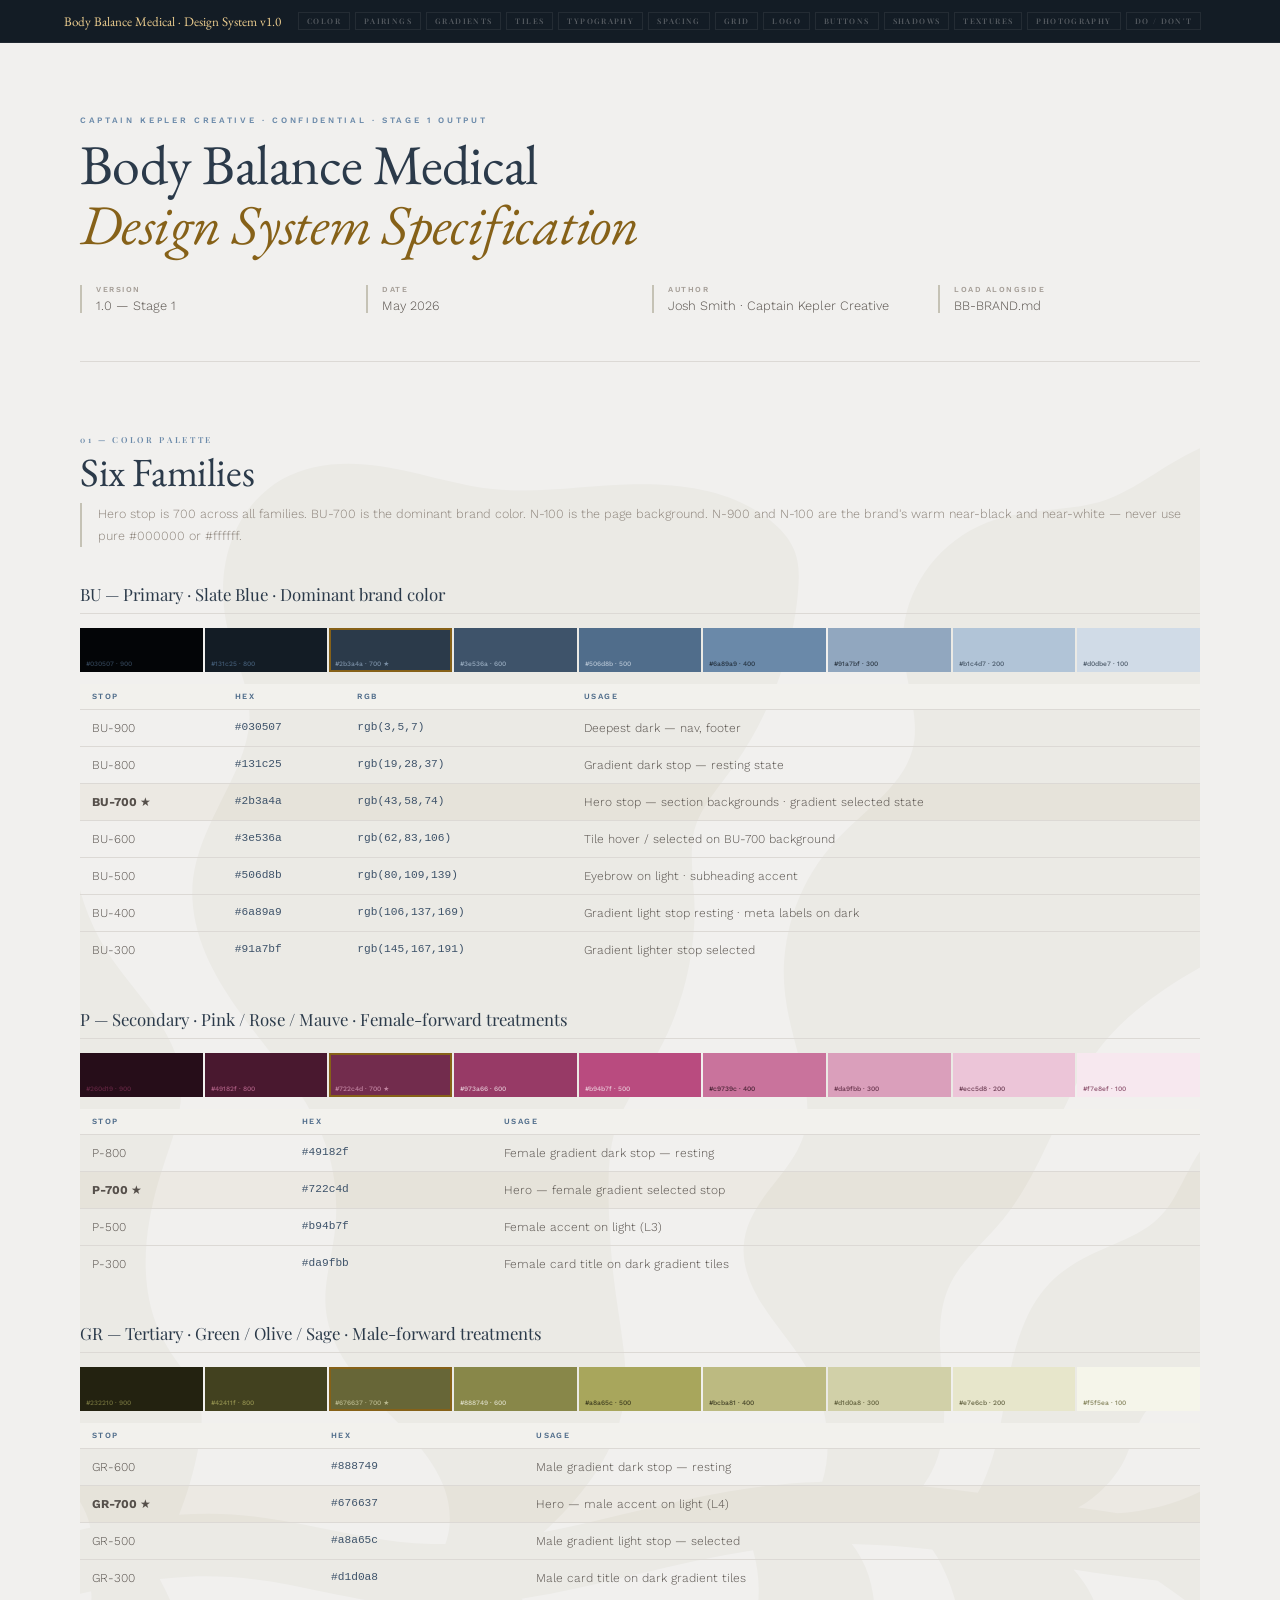
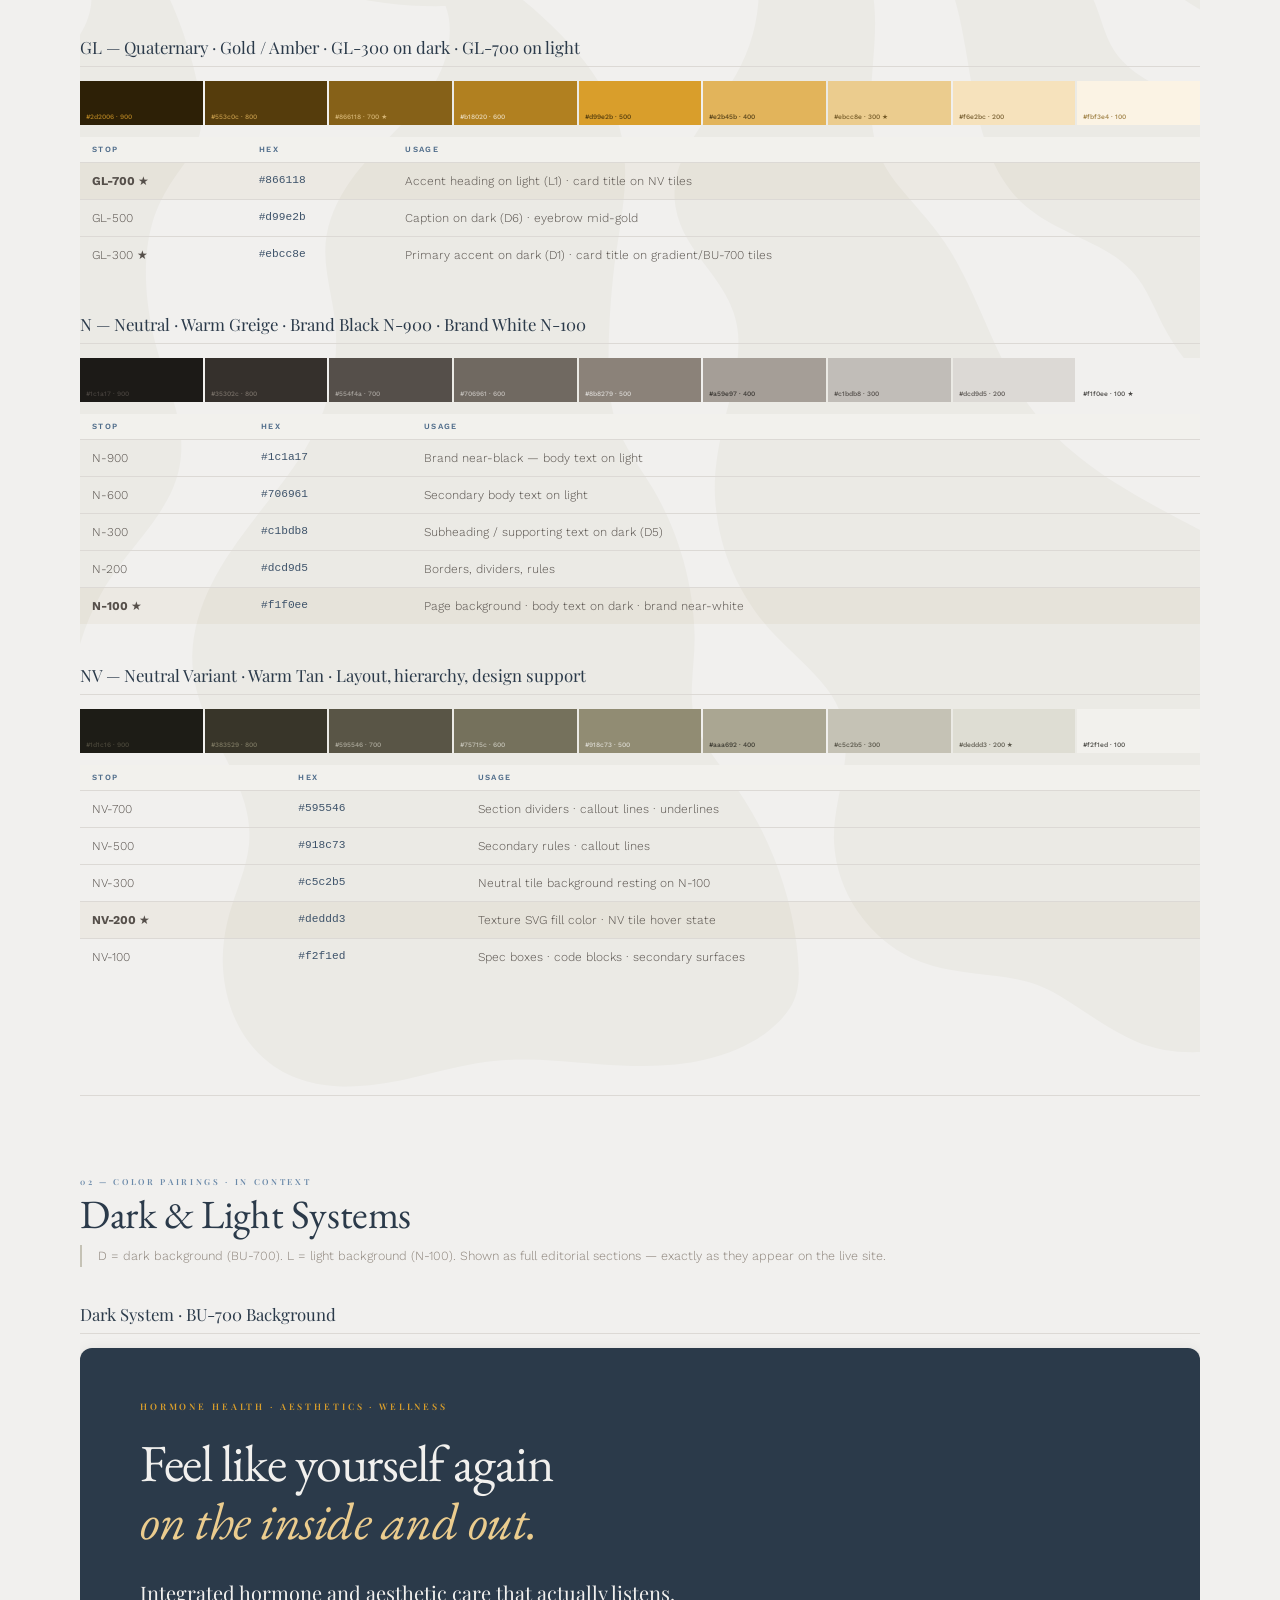
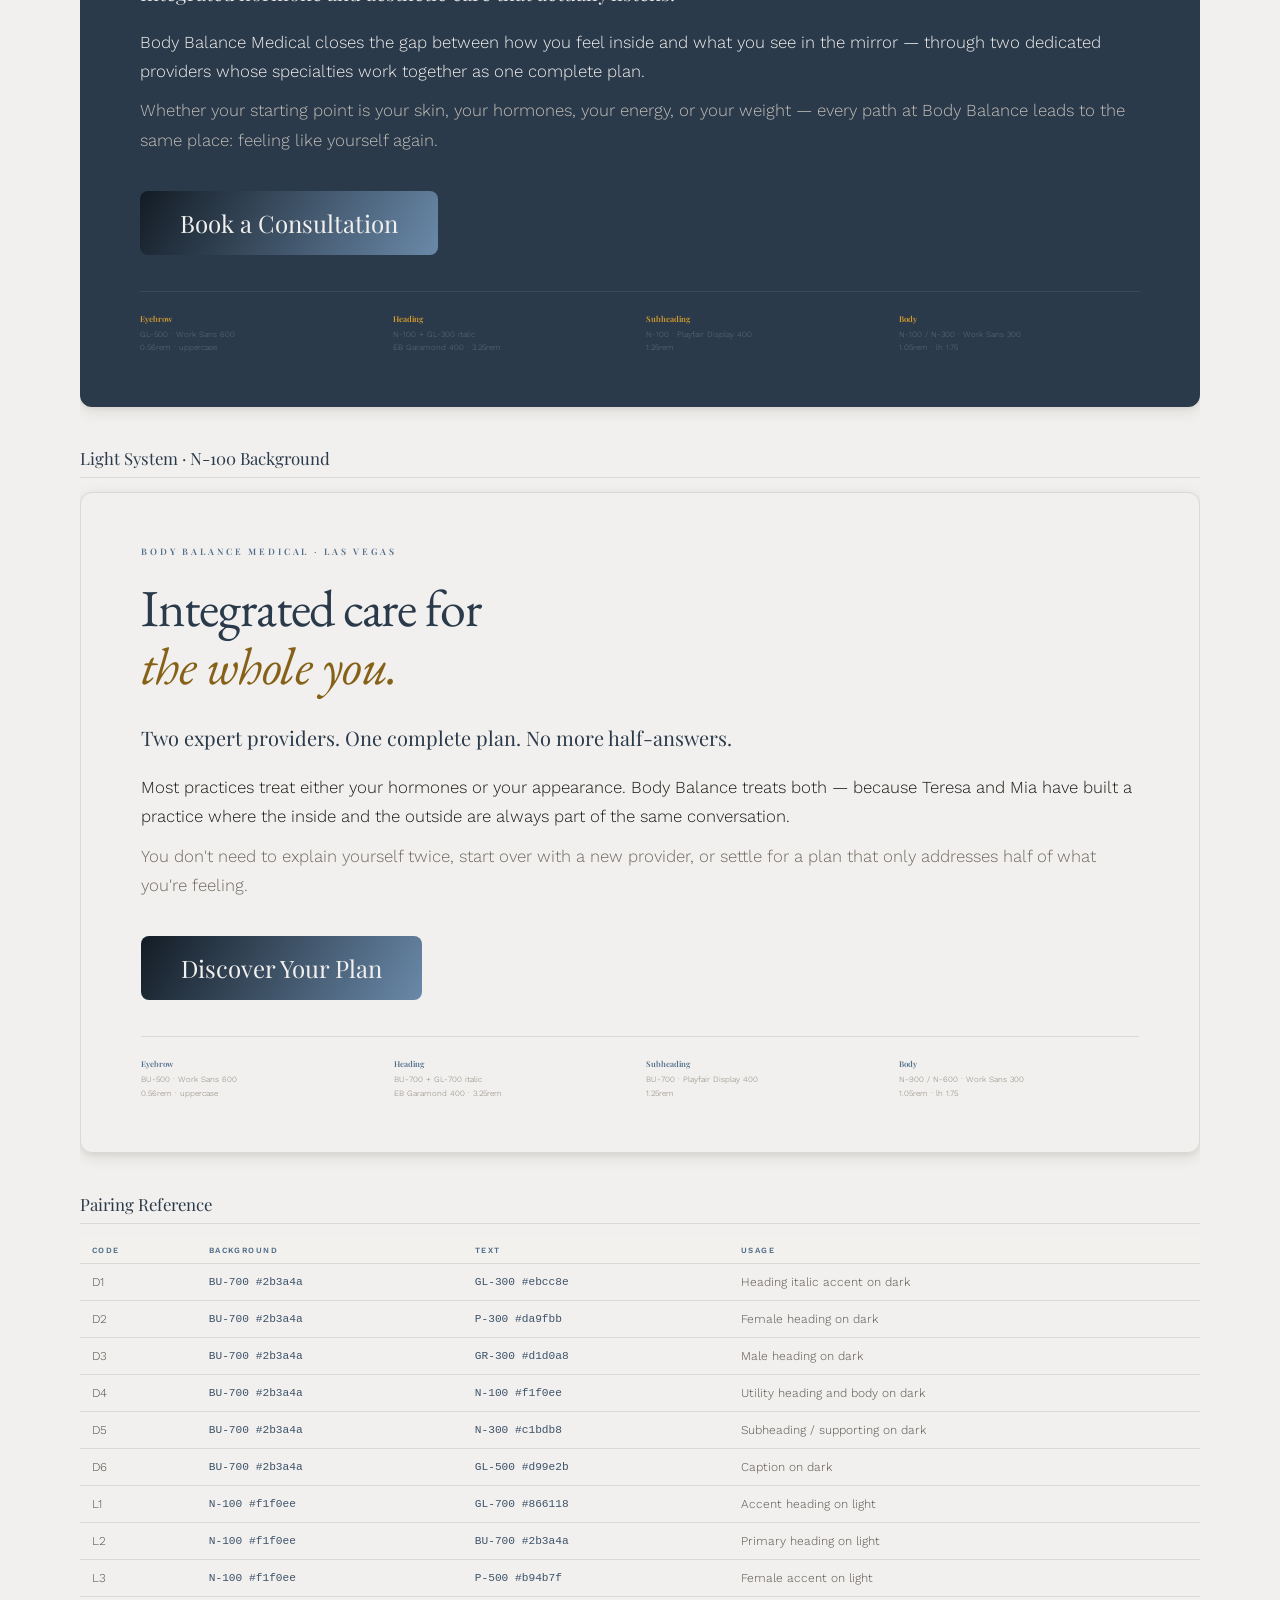
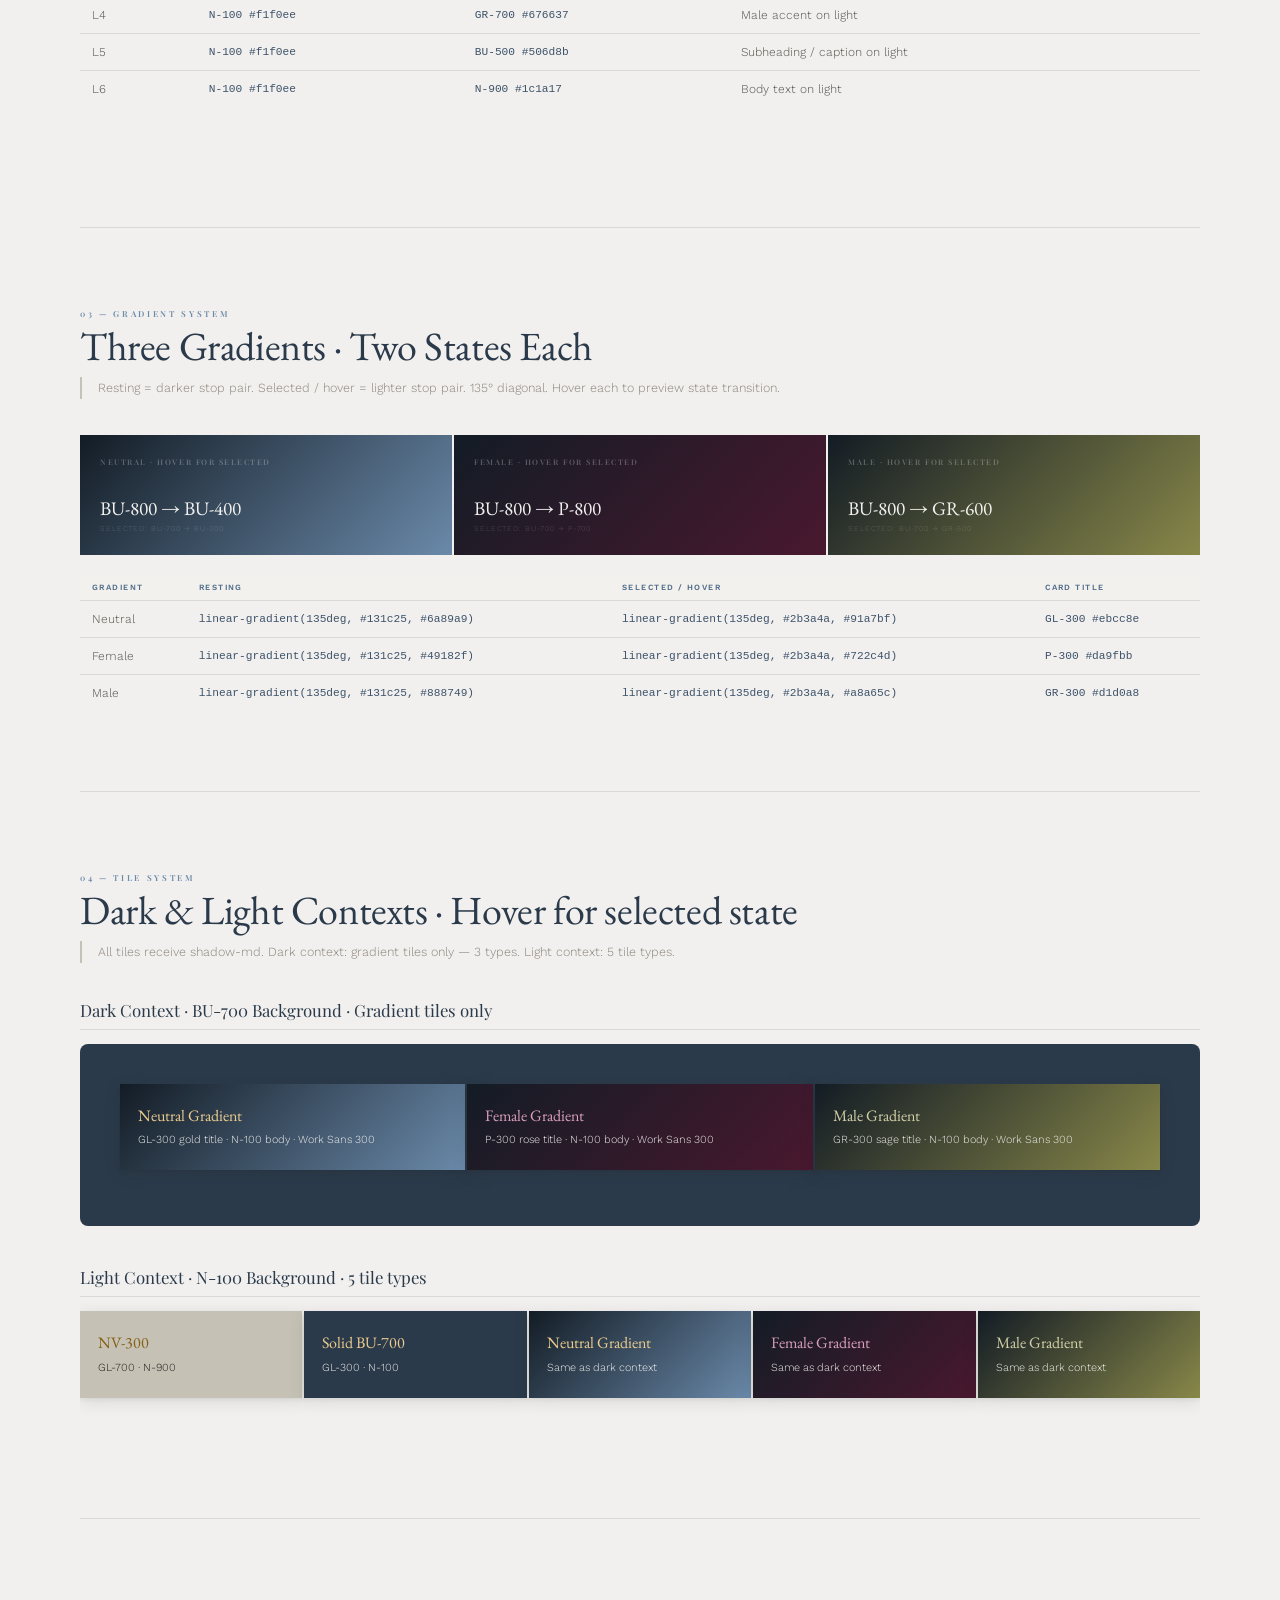
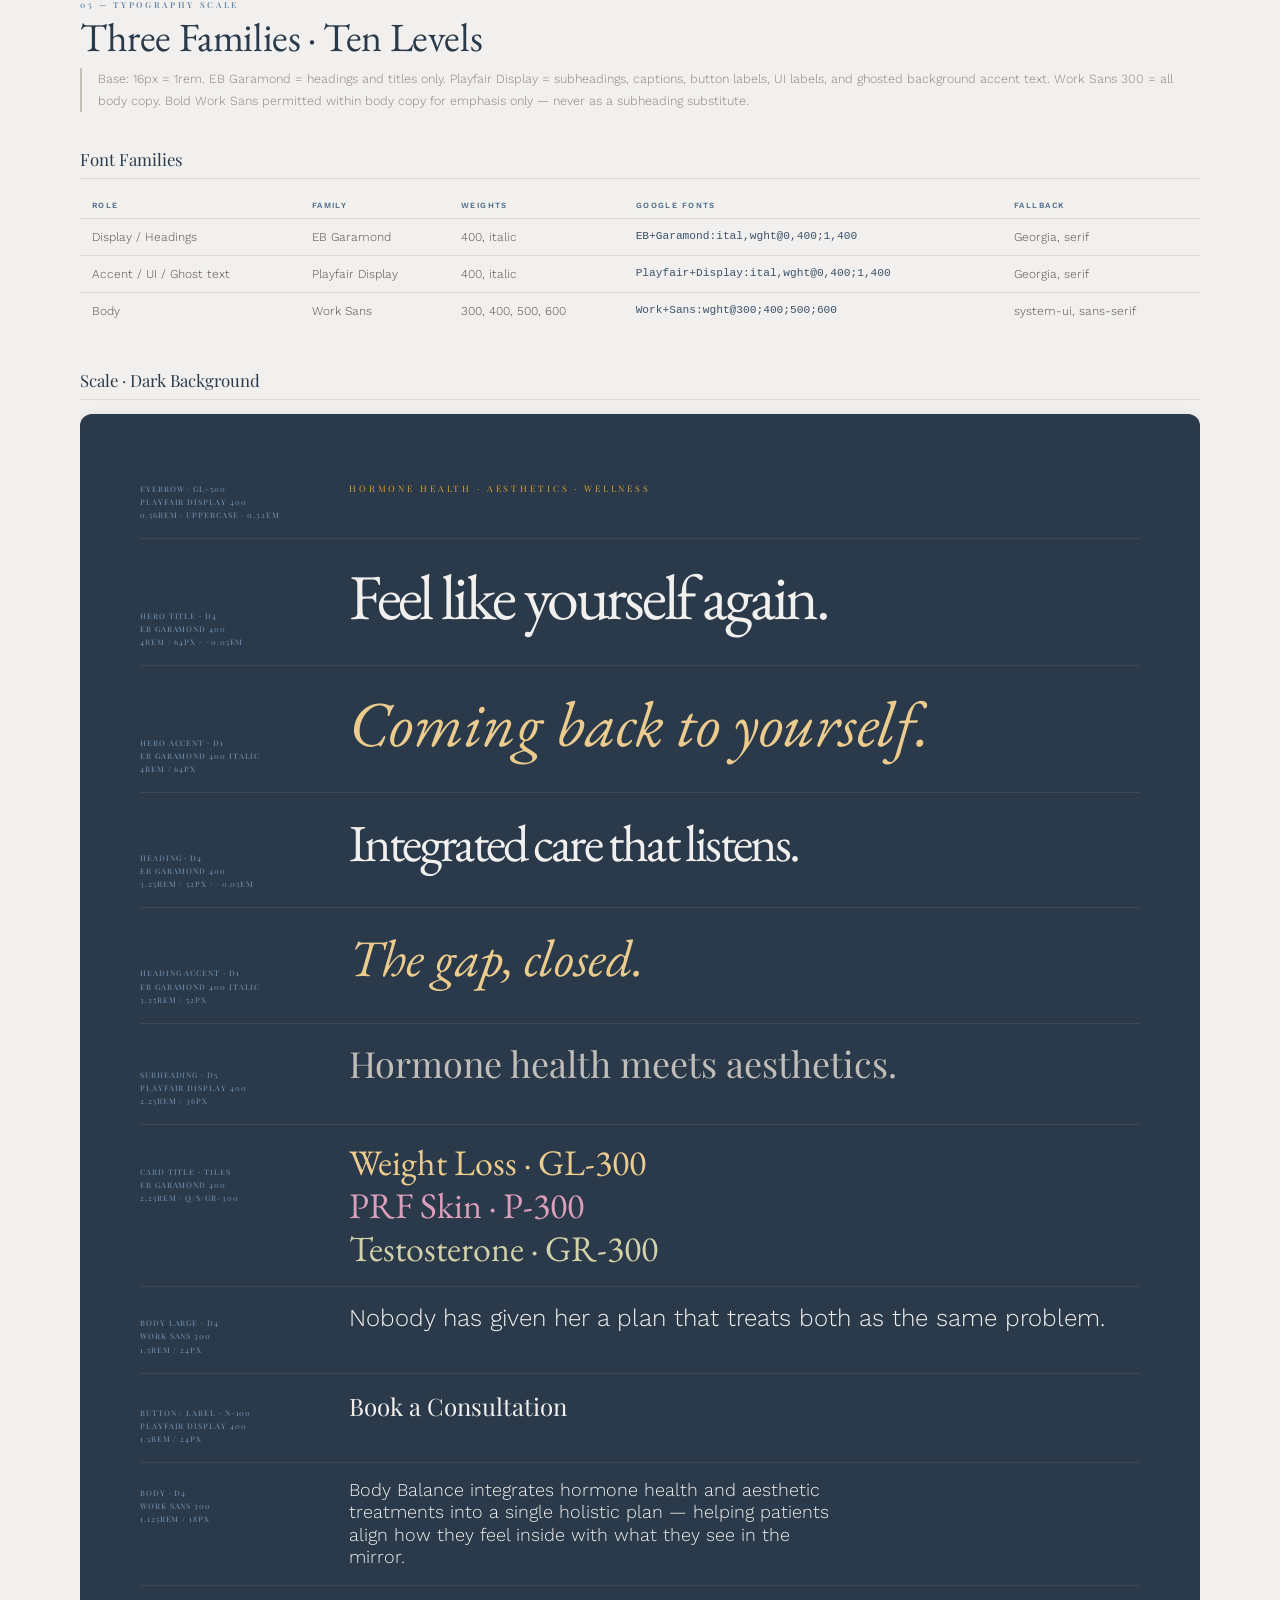
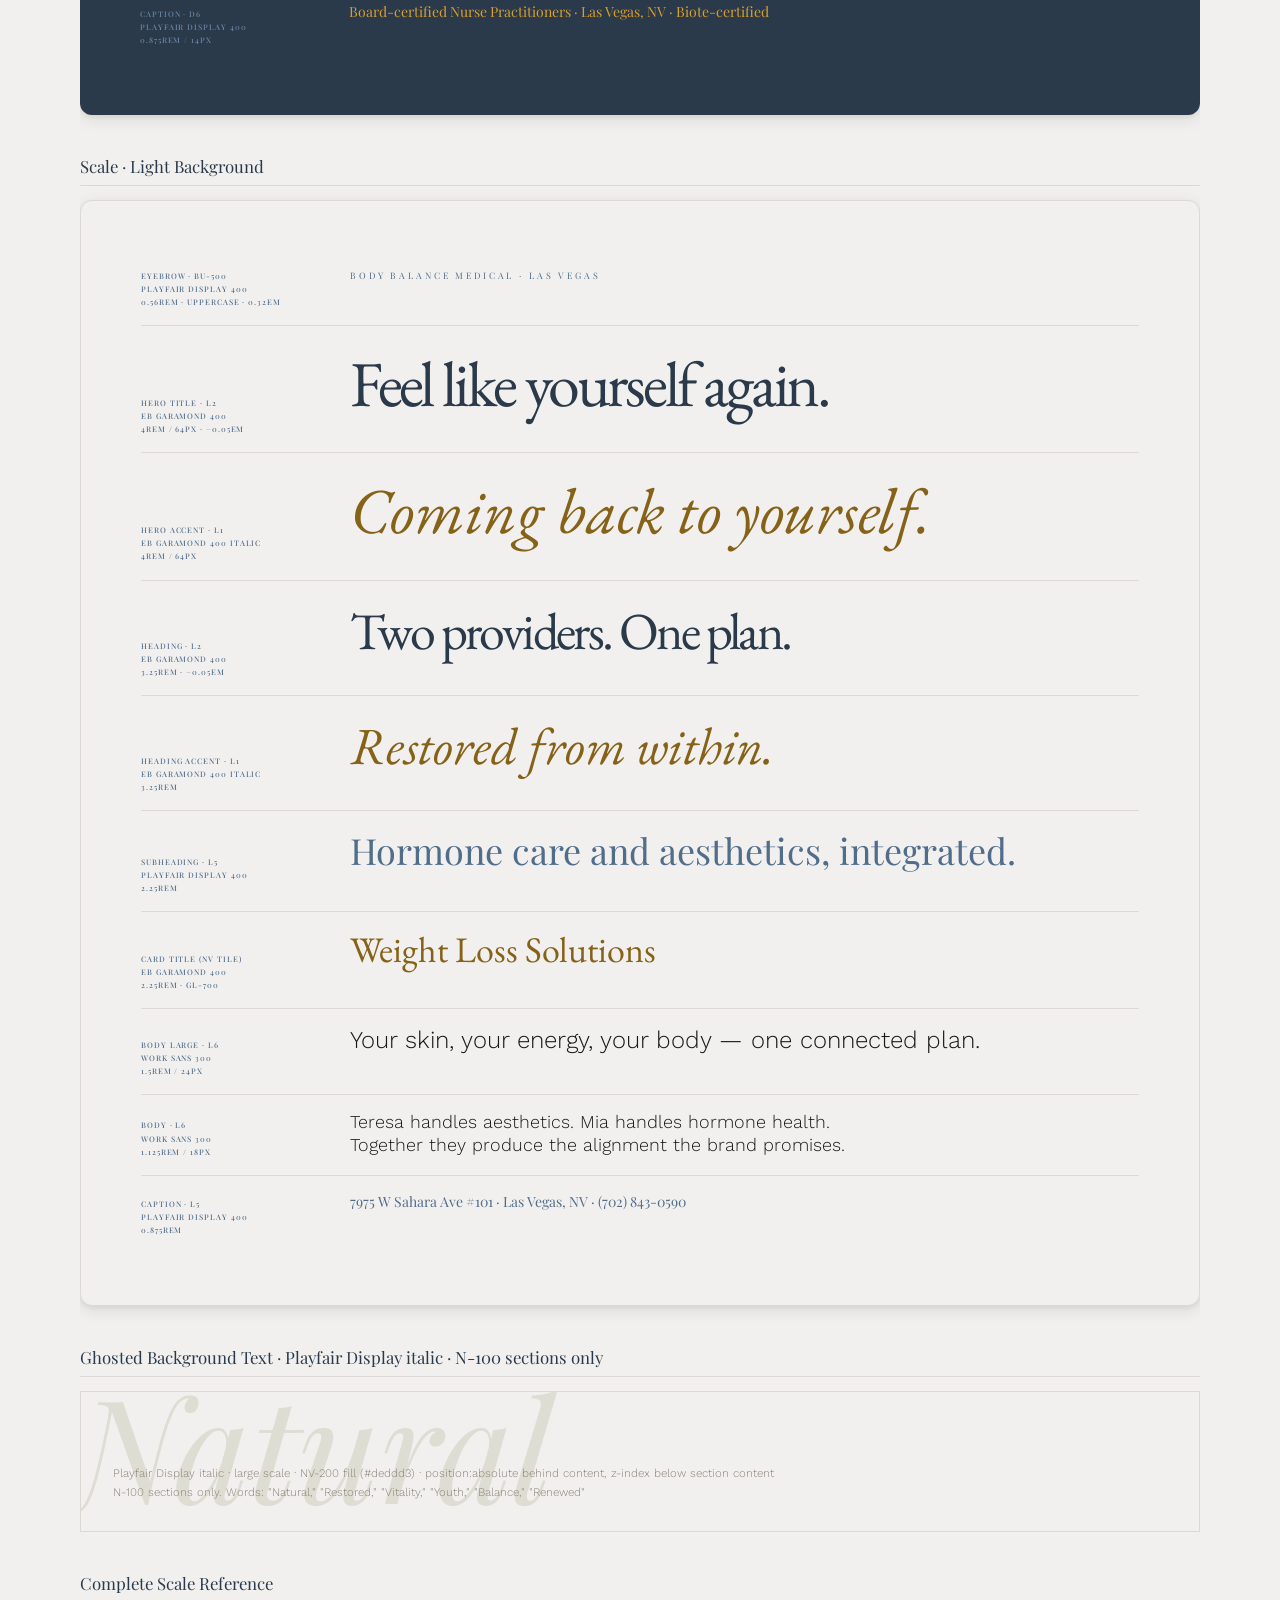
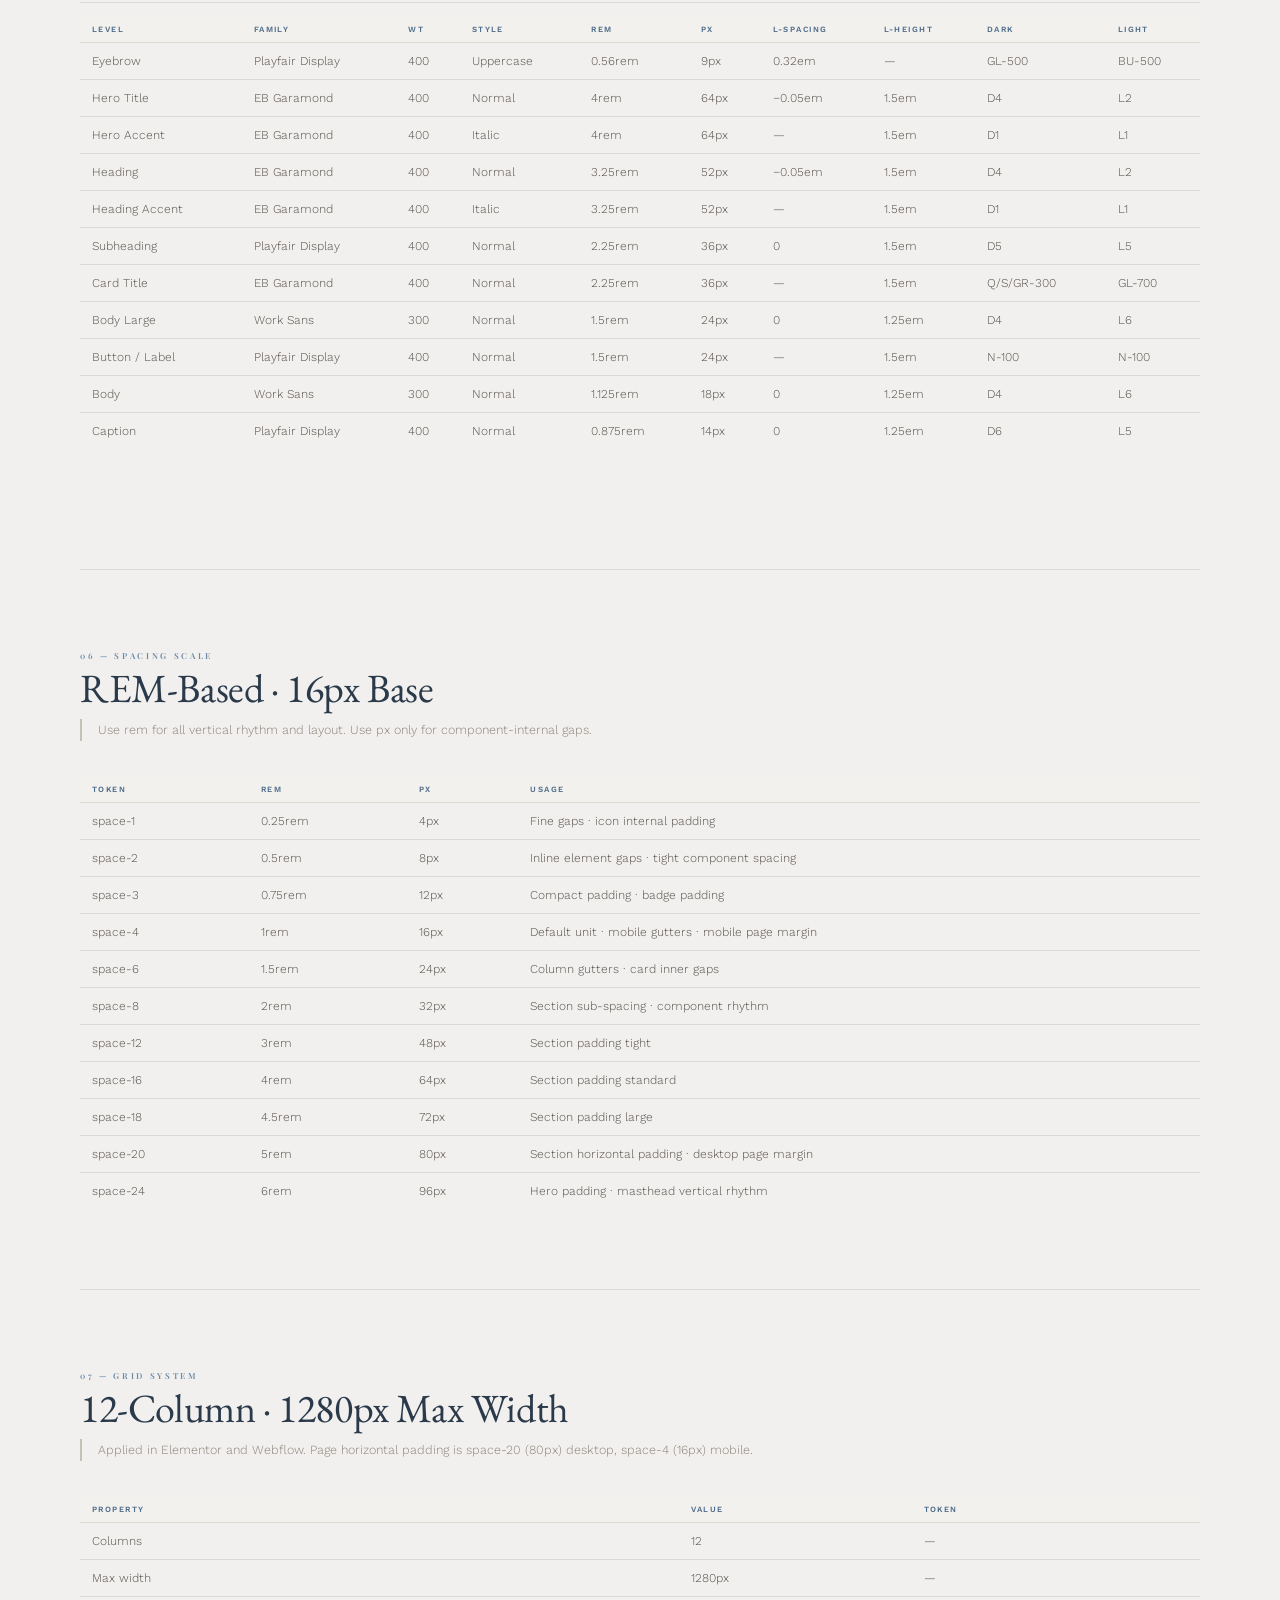
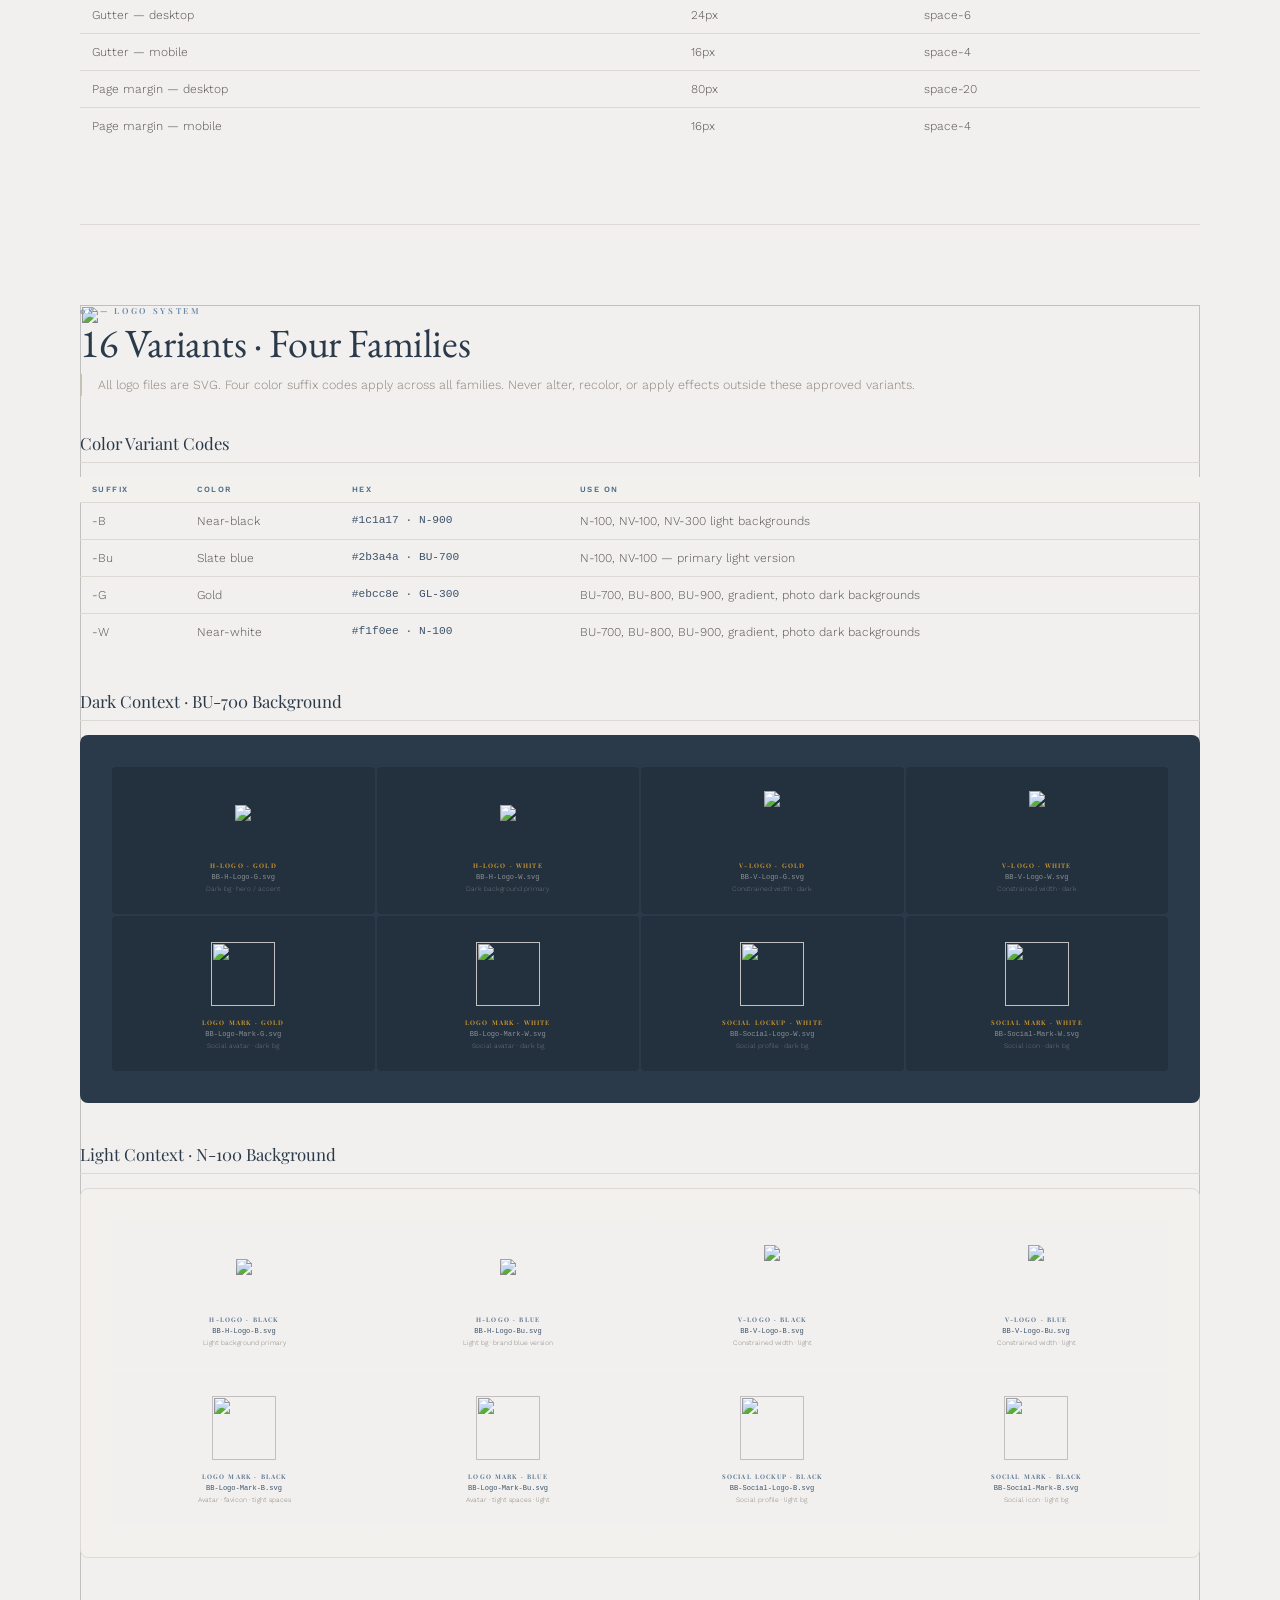
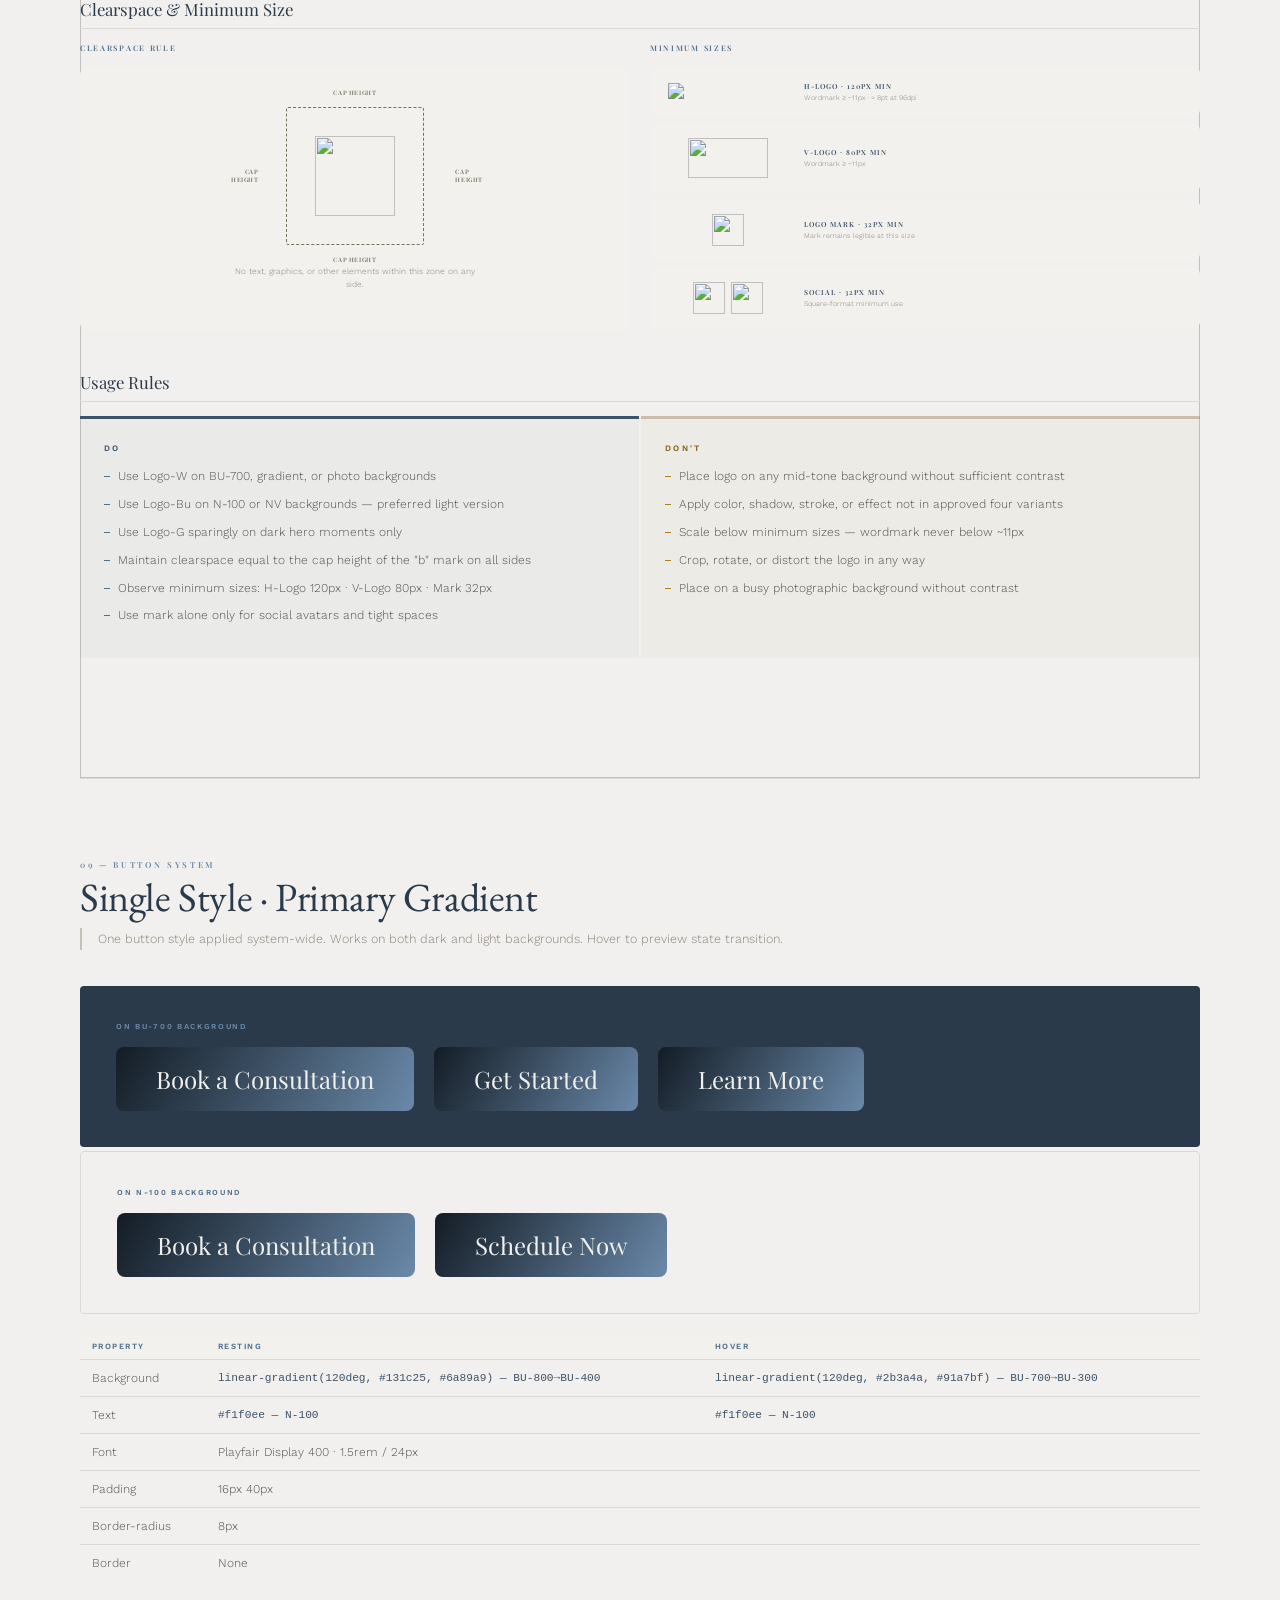
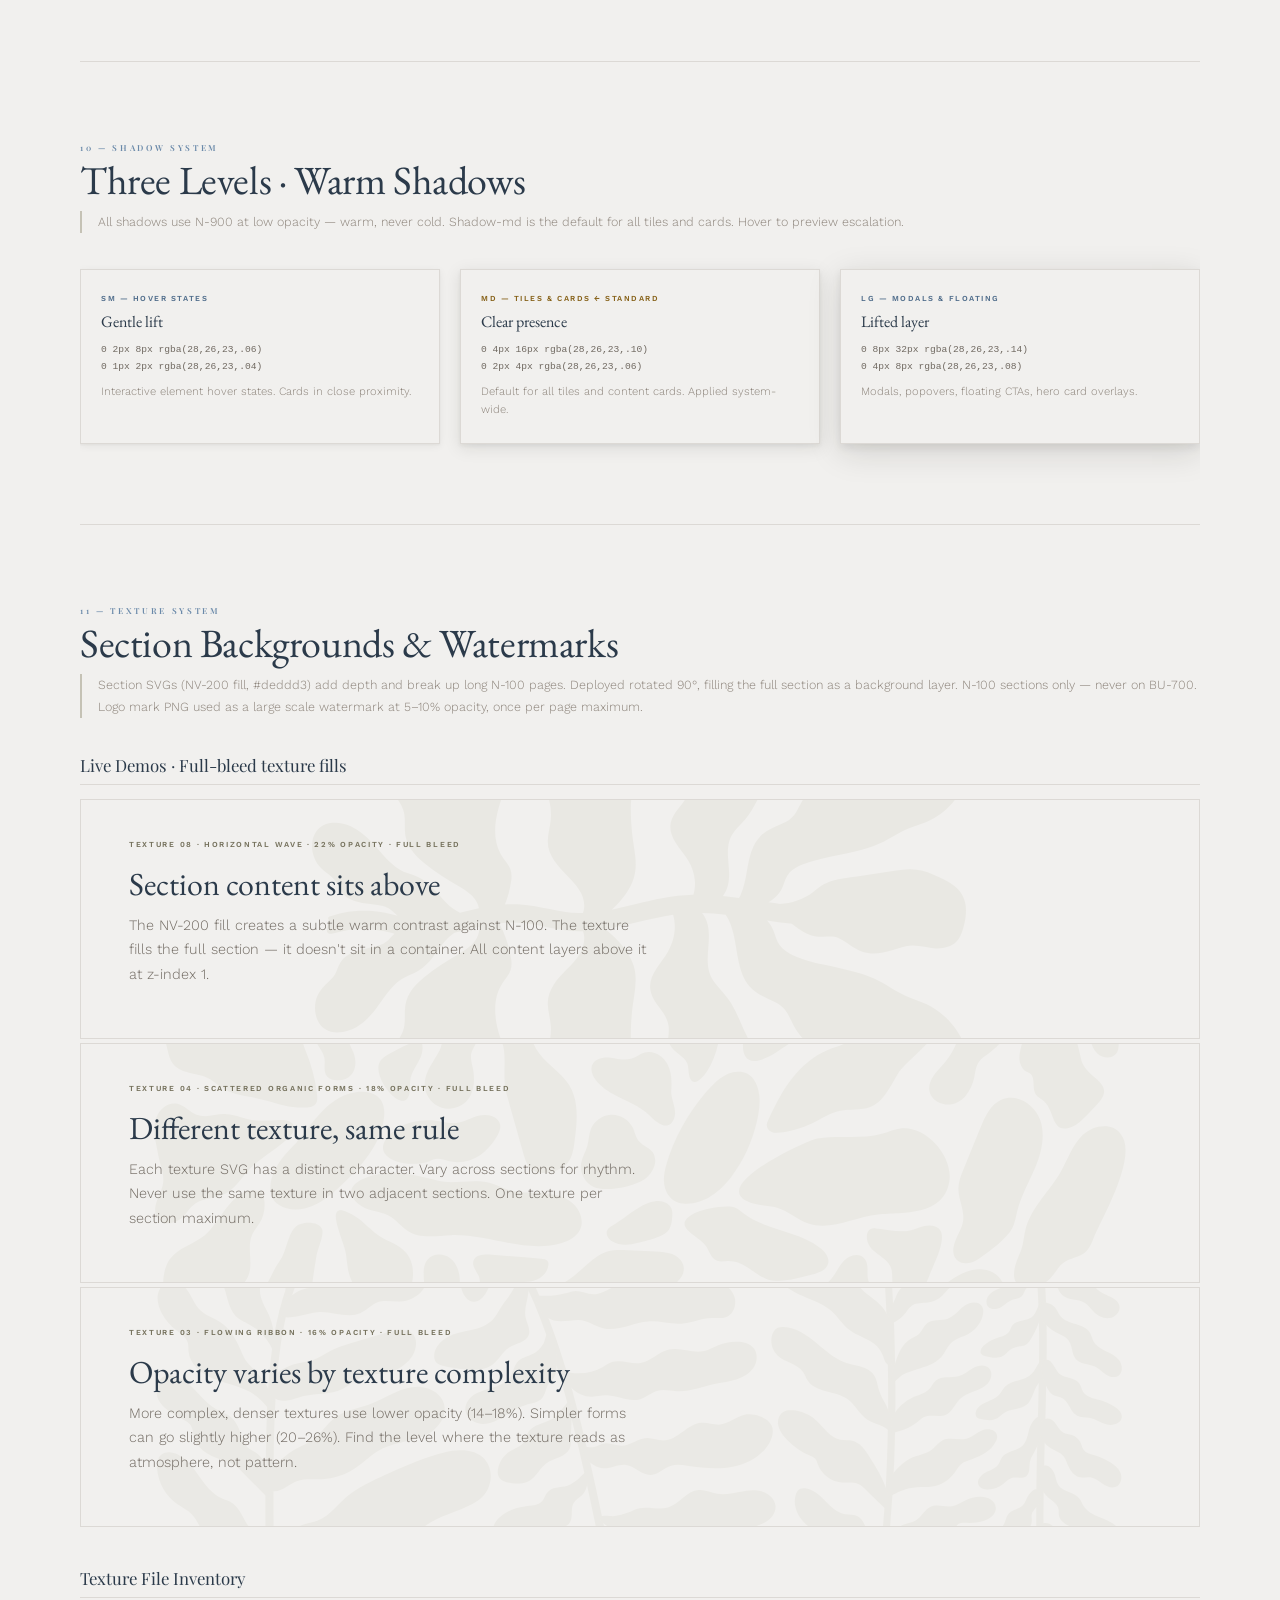
==== index.html @ c27f2c53 "Add index.html at repo root for GitHub Pages Copy of references/BB-DESIGN-SYSTEM-SPEC-RENDER.html — " ====
<!DOCTYPE html>
<html lang="en">
<head>
<meta charset="UTF-8">
<meta name="viewport" content="width=device-width, initial-scale=1.0">
<title>BB — Design System Specification v1.0</title>
<link rel="preconnect" href="https://fonts.googleapis.com">
<link rel="preconnect" href="https://fonts.gstatic.com" crossorigin>
<link href="https://fonts.googleapis.com/css2?family=EB+Garamond:ital,wght@0,400;1,400&family=Playfair+Display:ital,wght@0,400;1,400&family=Work+Sans:wght@300;400;500;600&display=swap" rel="stylesheet">
<style>
*,*::before,*::after{box-sizing:border-box;margin:0;padding:0;}
:root{
  --BU-900:#030507;--BU-800:#131c25;--BU-700:#2b3a4a;--BU-600:#3e536a;--BU-500:#506d8b;
  --BU-400:#6a89a9;--BU-300:#91a7bf;--BU-200:#b1c4d7;
  --P-800:#49182f;--P-700:#722c4d;--P-500:#b94b7f;--P-300:#da9fbb;
  --GR-700:#676637;--GR-600:#888749;--GR-500:#a8a65c;--GR-300:#d1d0a8;
  --GL-700:#866118;--GL-500:#d99e2b;--GL-300:#ebcc8e;
  --N-900:#1c1a17;--N-700:#554f4a;--N-600:#706961;--N-500:#8b8279;
  --N-400:#a59e97;--N-300:#c1bdb8;--N-200:#dcd9d5;--N-100:#f1f0ee;
  --NV-700:#595546;--NV-600:#75715c;--NV-500:#918c73;
  --NV-300:#c5c2b5;--NV-200:#deddd3;--NV-100:#f2f1ed;
  --shd-md:0 4px 16px rgba(28,26,23,.10),0 2px 4px rgba(28,26,23,.06);
  --FD:'EB Garamond',Georgia,serif;
  --FA:'Playfair Display',Georgia,serif;
  --FB:'Work Sans',system-ui,sans-serif;
}
html{scroll-behavior:smooth;}
body{background:var(--N-100);font-family:var(--FB);color:var(--N-900);font-size:16px;}

.nav{position:sticky;top:0;z-index:100;background:var(--BU-800);padding:12px 64px;display:flex;align-items:center;gap:5px;flex-wrap:wrap;border-bottom:1px solid rgba(255,255,255,.06);}
.nav-brand{font-family:var(--FD);font-size:0.82rem;color:var(--GL-300);margin-right:12px;white-space:nowrap;}
.nav a{font-family:var(--FA);font-size:0.48rem;font-weight:600;letter-spacing:0.18em;text-transform:uppercase;color:rgba(241,240,238,.3);text-decoration:none;padding:3px 8px;border:1px solid rgba(255,255,255,.07);transition:all .18s;white-space:nowrap;}
.nav a:hover{color:var(--N-100);border-color:rgba(255,255,255,.22);}

.page{max-width:1280px;margin:0 auto;padding:72px 80px 120px;}

/* Textured sections */
.sec{margin-bottom:80px;padding-bottom:80px;border-bottom:1px solid var(--N-200);position:relative;overflow:hidden;}
.sec:last-child{border-bottom:none;}
.tex-bg{position:absolute;inset:0;pointer-events:none;z-index:0;overflow:hidden;}
.tex-bg svg{position:absolute;inset:0;width:100%;height:100%;}
.sec-inner{position:relative;z-index:1;}

.sec-num{font-family:var(--FA);font-size:0.52rem;font-weight:600;letter-spacing:0.32em;text-transform:uppercase;color:var(--BU-400);margin-bottom:6px;}
.sec-title{font-family:var(--FD);font-size:2.5rem;font-weight:400;color:var(--BU-700);letter-spacing:-0.01em;line-height:1.05;margin-bottom:10px;}
.sec-sub{font-family:var(--FB);font-size:0.78rem;font-weight:300;color:var(--N-500);line-height:1.75;margin-bottom:36px;border-left:2px solid var(--NV-300);padding-left:16px;}

.subsec{margin-bottom:40px;}
.subsec-title{font-family:var(--FA);font-size:1.05rem;font-weight:400;color:var(--BU-700);margin-bottom:14px;padding-bottom:8px;border-bottom:1px solid var(--N-200);}

table{width:100%;border-collapse:collapse;}
th{font-family:var(--FB);font-weight:600;font-size:0.5rem;letter-spacing:0.18em;text-transform:uppercase;color:var(--BU-500);padding:8px 12px;text-align:left;background:var(--NV-100);border-bottom:1px solid var(--N-200);}
td{font-family:var(--FB);font-size:0.75rem;font-weight:300;padding:9px 12px;border-bottom:1px solid var(--N-200);color:var(--N-700);vertical-align:middle;line-height:1.5;}
tr:last-child td{border-bottom:none;} tr:hover td{background:rgba(242,241,237,.7);}
.hex{font-family:monospace;font-size:0.7rem;color:var(--BU-600);} .hr{background:rgba(134,97,24,.05);}

.sw-row{display:flex;gap:2px;margin-bottom:12px;}
.sw{flex:1;height:44px;display:flex;flex-direction:column;justify-content:flex-end;padding:4px 6px;}
.sw-lbl{font-family:var(--FB);font-size:0.42rem;font-weight:500;opacity:.78;}
.sw-h{outline:2px solid var(--GL-700);outline-offset:-2px;}

.ctx-dark{background:var(--BU-700);border-radius:12px;padding:52px 60px;box-shadow:var(--shd-md);margin-bottom:20px;}
.ctx-light{background:var(--N-100);border-radius:12px;padding:52px 60px;box-shadow:var(--shd-md);border:1px solid var(--N-200);}
.ctx-ey{font-family:var(--FA);font-size:0.56rem;font-weight:600;letter-spacing:0.32em;text-transform:uppercase;margin-bottom:24px;}
.ctx-h{font-family:var(--FD);font-size:3.25rem;font-weight:400;letter-spacing:-0.02em;line-height:1.05;}
.ctx-hem{font-family:var(--FD);font-size:3.25rem;font-weight:400;font-style:italic;letter-spacing:-0.01em;line-height:1.2;margin-bottom:24px;}
.ctx-sub{font-family:var(--FA);font-size:1.25rem;font-weight:400;line-height:1.55;margin-bottom:20px;}
.ctx-body{font-family:var(--FB);font-size:1.05rem;font-weight:300;line-height:1.75;margin-bottom:10px;}
.ctx-ann{margin-top:36px;padding-top:20px;display:grid;grid-template-columns:repeat(4,1fr);gap:12px;}
.ann-item{font-family:var(--FB);font-size:0.5rem;font-weight:300;line-height:1.7;}
.ann-lbl{font-family:var(--FA);font-size:0.5rem;font-weight:600;display:block;margin-bottom:2px;}

.grad-row{display:grid;grid-template-columns:repeat(3,1fr);gap:2px;}
.grad-cell{min-height:120px;padding:22px 20px;display:flex;flex-direction:column;cursor:default;}
.g-lbl{font-family:var(--FA);font-size:0.48rem;font-weight:600;letter-spacing:0.2em;text-transform:uppercase;color:rgba(241,240,238,.3);margin-bottom:auto;}
.g-name{font-family:var(--FD);font-size:1.2rem;color:var(--N-100);margin-bottom:3px;}
.g-desc{font-family:var(--FB);font-size:0.46rem;font-weight:300;letter-spacing:0.12em;text-transform:uppercase;color:rgba(241,240,238,.22);}

.tile-row{display:flex;gap:2px;}
.tile{flex:1;padding:22px 18px;cursor:default;box-shadow:var(--shd-md);}
.t-title{font-family:var(--FD);font-size:1rem;font-weight:400;line-height:1.2;margin-bottom:6px;}
.t-body{font-family:var(--FB);font-size:0.68rem;font-weight:300;line-height:1.6;}

.tr-d{display:flex;align-items:baseline;gap:24px;padding:16px 0;border-bottom:1px solid rgba(255,255,255,.07);}
.tr-d:last-child{border-bottom:none;}
.tr-l{display:flex;align-items:baseline;gap:24px;padding:16px 0;border-bottom:1px solid var(--N-200);}
.tr-l:last-child{border-bottom:none;}
.t-meta{width:185px;flex-shrink:0;font-family:var(--FA);font-size:0.48rem;font-weight:500;letter-spacing:0.12em;text-transform:uppercase;color:var(--BU-400);line-height:1.7;}

.btn{display:inline-flex;align-items:center;justify-content:center;padding:16px 40px;background:linear-gradient(120deg,#131c25,#6a89a9);border:none;border-radius:8px;font-family:var(--FA);font-size:1.5rem;font-weight:400;color:var(--N-100);cursor:pointer;transition:background .25s;}
.btn:hover{background:linear-gradient(120deg,#2b3a4a,#91a7bf);}

.shad-grid{display:grid;grid-template-columns:repeat(3,1fr);gap:20px;}
.shad-card{background:var(--N-100);padding:24px 20px;border:1px solid var(--N-200);transition:box-shadow .25s;}

/* Texture demo - full bleed */
.tex-demo{position:relative;overflow:hidden;border:1px solid var(--N-200);margin-bottom:4px;min-height:200px;background:var(--N-100);}
.tex-demo-content{position:relative;z-index:2;padding:40px 48px;}

.note{font-family:var(--FB);font-size:0.75rem;font-weight:300;color:var(--N-500);line-height:1.75;background:var(--NV-100);padding:14px 18px;border-left:2px solid var(--NV-300);margin-top:12px;}
.code{font-family:monospace;font-size:0.7rem;background:var(--N-200);padding:1px 6px;border-radius:2px;color:var(--N-700);}
.prompt{font-family:var(--FD);font-size:1rem;font-weight:400;font-style:italic;color:var(--BU-700);line-height:1.75;background:var(--NV-100);padding:24px 28px;border-left:3px solid var(--NV-400);margin-bottom:20px;}

.do-dont{display:grid;grid-template-columns:1fr 1fr;gap:2px;}
.do-col{background:rgba(43,58,74,.03);padding:24px;border-top:3px solid var(--BU-600);}
.dont-col{background:rgba(134,97,24,.04);padding:24px;border-top:3px solid rgba(176,141,114,.5);}
.do-col h4{font-family:var(--FB);font-size:0.52rem;font-weight:600;letter-spacing:0.28em;text-transform:uppercase;color:var(--BU-600);margin-bottom:14px;}
.dont-col h4{font-family:var(--FB);font-size:0.52rem;font-weight:600;letter-spacing:0.28em;text-transform:uppercase;color:var(--GL-700);margin-bottom:14px;}
.do-col li,.dont-col li{font-family:var(--FB);font-size:0.75rem;font-weight:300;color:var(--N-700);line-height:1.65;margin-bottom:8px;padding-left:14px;position:relative;list-style:none;}
.do-col li::before{content:'';position:absolute;left:0;top:9px;width:6px;height:1px;background:var(--BU-500);}
.dont-col li::before{content:'';position:absolute;left:0;top:9px;width:6px;height:1px;background:#b18020;}

.footer{background:var(--BU-800);padding:24px 80px;display:flex;justify-content:space-between;align-items:center;}
</style>
</head>
<body>

<nav class="nav">
  <div class="nav-brand">Body Balance Medical · Design System v1.0</div>
  <a href="#color">Color</a><a href="#pairings">Pairings</a><a href="#gradients">Gradients</a>
  <a href="#tiles">Tiles</a><a href="#type">Typography</a><a href="#spacing">Spacing</a>
  <a href="#grid">Grid</a><a href="#logo">Logo</a><a href="#buttons">Buttons</a>
  <a href="#shadows">Shadows</a><a href="#textures">Textures</a><a href="#photo">Photography</a>
  <a href="#dodont">Do / Don't</a>
</nav>

<div class="page">

<!-- MASTHEAD -->
<div style="margin-bottom:72px;padding-bottom:48px;border-bottom:1px solid var(--N-200);">
  <div style="font-family:var(--FB);font-size:0.52rem;font-weight:600;letter-spacing:0.32em;text-transform:uppercase;color:var(--BU-400);margin-bottom:12px;">Captain Kepler Creative · Confidential · Stage 1 Output</div>
  <div style="font-family:var(--FD);font-size:3.5rem;font-weight:400;color:var(--BU-700);letter-spacing:-0.01em;line-height:1.0;margin-bottom:4px;">Body Balance Medical</div>
  <div style="font-family:var(--FD);font-size:3.5rem;font-weight:400;font-style:italic;color:var(--GL-700);letter-spacing:-0.01em;line-height:1.0;margin-bottom:32px;">Design System Specification</div>
  <div style="display:grid;grid-template-columns:repeat(4,1fr);gap:24px;">
    <div style="border-left:2px solid var(--NV-300);padding-left:14px;"><div style="font-family:var(--FB);font-size:0.48rem;font-weight:600;letter-spacing:0.2em;text-transform:uppercase;color:var(--N-400);margin-bottom:4px;">Version</div><div style="font-family:var(--FB);font-size:0.8rem;font-weight:300;color:var(--N-700);">1.0 — Stage 1</div></div>
    <div style="border-left:2px solid var(--NV-300);padding-left:14px;"><div style="font-family:var(--FB);font-size:0.48rem;font-weight:600;letter-spacing:0.2em;text-transform:uppercase;color:var(--N-400);margin-bottom:4px;">Date</div><div style="font-family:var(--FB);font-size:0.8rem;font-weight:300;color:var(--N-700);">May 2026</div></div>
    <div style="border-left:2px solid var(--NV-300);padding-left:14px;"><div style="font-family:var(--FB);font-size:0.48rem;font-weight:600;letter-spacing:0.2em;text-transform:uppercase;color:var(--N-400);margin-bottom:4px;">Author</div><div style="font-family:var(--FB);font-size:0.8rem;font-weight:300;color:var(--N-700);">Josh Smith · Captain Kepler Creative</div></div>
    <div style="border-left:2px solid var(--NV-300);padding-left:14px;"><div style="font-family:var(--FB);font-size:0.48rem;font-weight:600;letter-spacing:0.2em;text-transform:uppercase;color:var(--N-400);margin-bottom:4px;">Load alongside</div><div style="font-family:var(--FB);font-size:0.8rem;font-weight:300;color:var(--N-700);">BB-BRAND.md</div></div>
  </div>
</div>


<!-- 01 COLOR — textured with t08 -->
<section class="sec" id="color" data-tex="t08" data-tex-opacity="0.30"">
<div class="tex-bg"></div>
<div class="sec-inner">
  <div class="sec-num">01 — Color Palette</div>
  <div class="sec-title">Six Families</div>
  <div class="sec-sub">Hero stop is 700 across all families. BU-700 is the dominant brand color. N-100 is the page background. N-900 and N-100 are the brand's warm near-black and near-white — never use pure #000000 or #ffffff.</div>

  <div class="subsec">
    <div class="subsec-title">BU — Primary · Slate Blue · Dominant brand color</div>
    <div class="sw-row"><div class="sw" style="background:#030507"><div class="sw-lbl" style="color:#3e536a">#030507 · 900</div></div><div class="sw" style="background:#131c25"><div class="sw-lbl" style="color:#506d8b">#131c25 · 800</div></div><div class="sw sw-h" style="background:#2b3a4a"><div class="sw-lbl" style="color:#91a7bf">#2b3a4a · 700 ★</div></div><div class="sw" style="background:#3e536a"><div class="sw-lbl" style="color:#b1c4d7">#3e536a · 600</div></div><div class="sw" style="background:#506d8b"><div class="sw-lbl" style="color:#d0dbe7">#506d8b · 500</div></div><div class="sw" style="background:#6a89a9"><div class="sw-lbl" style="color:#131c25">#6a89a9 · 400</div></div><div class="sw" style="background:#91a7bf"><div class="sw-lbl" style="color:#131c25">#91a7bf · 300</div></div><div class="sw" style="background:#b1c4d7"><div class="sw-lbl" style="color:#2b3a4a">#b1c4d7 · 200</div></div><div class="sw" style="background:#d0dbe7"><div class="sw-lbl" style="color:#2b3a4a">#d0dbe7 · 100</div></div></div>
    <table><thead><tr><th>Stop</th><th>Hex</th><th>RGB</th><th>Usage</th></tr></thead><tbody>
      <tr><td>BU-900</td><td class="hex">#030507</td><td class="hex">rgb(3,5,7)</td><td>Deepest dark — nav, footer</td></tr>
      <tr><td>BU-800</td><td class="hex">#131c25</td><td class="hex">rgb(19,28,37)</td><td>Gradient dark stop — resting state</td></tr>
      <tr class="hr"><td><strong>BU-700 ★</strong></td><td class="hex">#2b3a4a</td><td class="hex">rgb(43,58,74)</td><td>Hero stop — section backgrounds · gradient selected state</td></tr>
      <tr><td>BU-600</td><td class="hex">#3e536a</td><td class="hex">rgb(62,83,106)</td><td>Tile hover / selected on BU-700 background</td></tr>
      <tr><td>BU-500</td><td class="hex">#506d8b</td><td class="hex">rgb(80,109,139)</td><td>Eyebrow on light · subheading accent</td></tr>
      <tr><td>BU-400</td><td class="hex">#6a89a9</td><td class="hex">rgb(106,137,169)</td><td>Gradient light stop resting · meta labels on dark</td></tr>
      <tr><td>BU-300</td><td class="hex">#91a7bf</td><td class="hex">rgb(145,167,191)</td><td>Gradient lighter stop selected</td></tr>
    </tbody></table>
  </div>

  <div class="subsec">
    <div class="subsec-title">P — Secondary · Pink / Rose / Mauve · Female-forward treatments</div>
    <div class="sw-row"><div class="sw" style="background:#260d19"><div class="sw-lbl" style="color:#722c4d">#260d19 · 900</div></div><div class="sw" style="background:#49182f"><div class="sw-lbl" style="color:#c9739c">#49182f · 800</div></div><div class="sw sw-h" style="background:#722c4d"><div class="sw-lbl" style="color:#da9fbb">#722c4d · 700 ★</div></div><div class="sw" style="background:#973a66"><div class="sw-lbl" style="color:#f7e8ef">#973a66 · 600</div></div><div class="sw" style="background:#b94b7f"><div class="sw-lbl" style="color:#f7e8ef">#b94b7f · 500</div></div><div class="sw" style="background:#c9739c"><div class="sw-lbl" style="color:#260d19">#c9739c · 400</div></div><div class="sw" style="background:#da9fbb"><div class="sw-lbl" style="color:#49182f">#da9fbb · 300</div></div><div class="sw" style="background:#ecc5d8"><div class="sw-lbl" style="color:#49182f">#ecc5d8 · 200</div></div><div class="sw" style="background:#f7e8ef"><div class="sw-lbl" style="color:#722c4d">#f7e8ef · 100</div></div></div>
    <table><thead><tr><th>Stop</th><th>Hex</th><th>Usage</th></tr></thead><tbody>
      <tr><td>P-800</td><td class="hex">#49182f</td><td>Female gradient dark stop — resting</td></tr>
      <tr class="hr"><td><strong>P-700 ★</strong></td><td class="hex">#722c4d</td><td>Hero — female gradient selected stop</td></tr>
      <tr><td>P-500</td><td class="hex">#b94b7f</td><td>Female accent on light (L3)</td></tr>
      <tr><td>P-300</td><td class="hex">#da9fbb</td><td>Female card title on dark gradient tiles</td></tr>
    </tbody></table>
  </div>

  <div class="subsec">
    <div class="subsec-title">GR — Tertiary · Green / Olive / Sage · Male-forward treatments</div>
    <div class="sw-row"><div class="sw" style="background:#232210"><div class="sw-lbl" style="color:#888749">#232210 · 900</div></div><div class="sw" style="background:#42411f"><div class="sw-lbl" style="color:#a8a65c">#42411f · 800</div></div><div class="sw sw-h" style="background:#676637"><div class="sw-lbl" style="color:#d1d0a8">#676637 · 700 ★</div></div><div class="sw" style="background:#888749"><div class="sw-lbl" style="color:#f5f5ea">#888749 · 600</div></div><div class="sw" style="background:#a8a65c"><div class="sw-lbl" style="color:#232210">#a8a65c · 500</div></div><div class="sw" style="background:#bcba81"><div class="sw-lbl" style="color:#232210">#bcba81 · 400</div></div><div class="sw" style="background:#d1d0a8"><div class="sw-lbl" style="color:#42411f">#d1d0a8 · 300</div></div><div class="sw" style="background:#e7e6cb"><div class="sw-lbl" style="color:#42411f">#e7e6cb · 200</div></div><div class="sw" style="background:#f5f5ea"><div class="sw-lbl" style="color:#676637">#f5f5ea · 100</div></div></div>
    <table><thead><tr><th>Stop</th><th>Hex</th><th>Usage</th></tr></thead><tbody>
      <tr><td>GR-600</td><td class="hex">#888749</td><td>Male gradient dark stop — resting</td></tr>
      <tr class="hr"><td><strong>GR-700 ★</strong></td><td class="hex">#676637</td><td>Hero — male accent on light (L4)</td></tr>
      <tr><td>GR-500</td><td class="hex">#a8a65c</td><td>Male gradient light stop — selected</td></tr>
      <tr><td>GR-300</td><td class="hex">#d1d0a8</td><td>Male card title on dark gradient tiles</td></tr>
    </tbody></table>
  </div>

  <div class="subsec">
    <div class="subsec-title">GL — Quaternary · Gold / Amber · GL-300 on dark · GL-700 on light</div>
    <div class="sw-row"><div class="sw" style="background:#2d2006"><div class="sw-lbl" style="color:#d99e2b">#2d2006 · 900</div></div><div class="sw" style="background:#553c0c"><div class="sw-lbl" style="color:#e2b45b">#553c0c · 800</div></div><div class="sw sw-h" style="background:#866118"><div class="sw-lbl" style="color:#ebcc8e">#866118 · 700 ★</div></div><div class="sw" style="background:#b18020"><div class="sw-lbl" style="color:#fbf3e4">#b18020 · 600</div></div><div class="sw" style="background:#d99e2b"><div class="sw-lbl" style="color:#2d2006">#d99e2b · 500</div></div><div class="sw" style="background:#e2b45b"><div class="sw-lbl" style="color:#2d2006">#e2b45b · 400</div></div><div class="sw" style="background:#ebcc8e"><div class="sw-lbl" style="color:#553c0c">#ebcc8e · 300 ★</div></div><div class="sw" style="background:#f6e2bc"><div class="sw-lbl" style="color:#553c0c">#f6e2bc · 200</div></div><div class="sw" style="background:#fbf3e4"><div class="sw-lbl" style="color:#866118">#fbf3e4 · 100</div></div></div>
    <table><thead><tr><th>Stop</th><th>Hex</th><th>Usage</th></tr></thead><tbody>
      <tr class="hr"><td><strong>GL-700 ★</strong></td><td class="hex">#866118</td><td>Accent heading on light (L1) · card title on NV tiles</td></tr>
      <tr><td>GL-500</td><td class="hex">#d99e2b</td><td>Caption on dark (D6) · eyebrow mid-gold</td></tr>
      <tr><td>GL-300 ★</td><td class="hex">#ebcc8e</td><td>Primary accent on dark (D1) · card title on gradient/BU-700 tiles</td></tr>
    </tbody></table>
  </div>

  <div class="subsec">
    <div class="subsec-title">N — Neutral · Warm Greige · Brand Black N-900 · Brand White N-100</div>
    <div class="sw-row"><div class="sw" style="background:#1c1a17"><div class="sw-lbl" style="color:#554f4a">#1c1a17 · 900</div></div><div class="sw" style="background:#35302c"><div class="sw-lbl" style="color:#8b8279">#35302c · 800</div></div><div class="sw" style="background:#554f4a"><div class="sw-lbl" style="color:#c1bdb8">#554f4a · 700</div></div><div class="sw" style="background:#706961"><div class="sw-lbl" style="color:#dcd9d5">#706961 · 600</div></div><div class="sw" style="background:#8b8279"><div class="sw-lbl" style="color:#f1f0ee">#8b8279 · 500</div></div><div class="sw" style="background:#a59e97"><div class="sw-lbl" style="color:#1c1a17">#a59e97 · 400</div></div><div class="sw" style="background:#c1bdb8"><div class="sw-lbl" style="color:#35302c">#c1bdb8 · 300</div></div><div class="sw" style="background:#dcd9d5"><div class="sw-lbl" style="color:#35302c">#dcd9d5 · 200</div></div><div class="sw" style="background:#f1f0ee"><div class="sw-lbl" style="color:#1c1a17">#f1f0ee · 100 ★</div></div></div>
    <table><thead><tr><th>Stop</th><th>Hex</th><th>Usage</th></tr></thead><tbody>
      <tr><td>N-900</td><td class="hex">#1c1a17</td><td>Brand near-black — body text on light</td></tr>
      <tr><td>N-600</td><td class="hex">#706961</td><td>Secondary body text on light</td></tr>
      <tr><td>N-300</td><td class="hex">#c1bdb8</td><td>Subheading / supporting text on dark (D5)</td></tr>
      <tr><td>N-200</td><td class="hex">#dcd9d5</td><td>Borders, dividers, rules</td></tr>
      <tr class="hr"><td><strong>N-100 ★</strong></td><td class="hex">#f1f0ee</td><td>Page background · body text on dark · brand near-white</td></tr>
    </tbody></table>
  </div>

  <div class="subsec">
    <div class="subsec-title">NV — Neutral Variant · Warm Tan · Layout, hierarchy, design support</div>
    <div class="sw-row"><div class="sw" style="background:#1d1c16"><div class="sw-lbl" style="color:#595546">#1d1c16 · 900</div></div><div class="sw" style="background:#383529"><div class="sw-lbl" style="color:#918c73">#383529 · 800</div></div><div class="sw" style="background:#595546"><div class="sw-lbl" style="color:#c5c2b5">#595546 · 700</div></div><div class="sw" style="background:#75715c"><div class="sw-lbl" style="color:#deddd3">#75715c · 600</div></div><div class="sw" style="background:#918c73"><div class="sw-lbl" style="color:#f2f1ed">#918c73 · 500</div></div><div class="sw" style="background:#aaa692"><div class="sw-lbl" style="color:#1d1c16">#aaa692 · 400</div></div><div class="sw" style="background:#c5c2b5"><div class="sw-lbl" style="color:#383529">#c5c2b5 · 300</div></div><div class="sw" style="background:#deddd3"><div class="sw-lbl" style="color:#383529">#deddd3 · 200 ★</div></div><div class="sw" style="background:#f2f1ed"><div class="sw-lbl" style="color:#1d1c16">#f2f1ed · 100</div></div></div>
    <table><thead><tr><th>Stop</th><th>Hex</th><th>Usage</th></tr></thead><tbody>
      <tr><td>NV-700</td><td class="hex">#595546</td><td>Section dividers · callout lines · underlines</td></tr>
      <tr><td>NV-500</td><td class="hex">#918c73</td><td>Secondary rules · callout lines</td></tr>
      <tr><td>NV-300</td><td class="hex">#c5c2b5</td><td>Neutral tile background resting on N-100</td></tr>
      <tr class="hr"><td><strong>NV-200 ★</strong></td><td class="hex">#deddd3</td><td>Texture SVG fill color · NV tile hover state</td></tr>
      <tr><td>NV-100</td><td class="hex">#f2f1ed</td><td>Spec boxes · code blocks · secondary surfaces</td></tr>
    </tbody></table>
  </div>
</div>
</section>


<!-- 02 PAIRINGS — no texture (follows textured section) -->
<section class="sec" id="pairings">
<div class="sec-inner">
  <div class="sec-num">02 — Color Pairings · In Context</div>
  <div class="sec-title">Dark &amp; Light Systems</div>
  <div class="sec-sub">D = dark background (BU-700). L = light background (N-100). Shown as full editorial sections — exactly as they appear on the live site.</div>

  <div class="subsec">
    <div class="subsec-title">Dark System · BU-700 Background</div>
    <div class="ctx-dark">
      <div class="ctx-ey" style="color:#d99e2b">Hormone Health · Aesthetics · Wellness</div>
      <div class="ctx-h" style="color:#f1f0ee">Feel like yourself again</div>
      <div class="ctx-hem" style="color:#ebcc8e">on the inside and out.</div>
      <div class="ctx-sub" style="color:#f1f0ee">Integrated hormone and aesthetic care that actually listens.</div>
      <div class="ctx-body" style="color:#f1f0ee">Body Balance Medical closes the gap between how you feel inside and what you see in the mirror — through two dedicated providers whose specialties work together as one complete plan.</div>
      <div class="ctx-body" style="color:#c1bdb8;margin-bottom:36px">Whether your starting point is your skin, your hormones, your energy, or your weight — every path at Body Balance leads to the same place: feeling like yourself again.</div>
      <button class="btn">Book a Consultation</button>
      <div class="ctx-ann" style="border-top:1px solid rgba(241,240,238,.08)">
        <div class="ann-item" style="color:rgba(145,167,191,.5)"><span class="ann-lbl" style="color:#d99e2b">Eyebrow</span>GL-500 · Work Sans 600<br>0.56rem · uppercase</div>
        <div class="ann-item" style="color:rgba(145,167,191,.5)"><span class="ann-lbl" style="color:#d99e2b">Heading</span>N-100 + GL-300 italic<br>EB Garamond 400 · 3.25rem</div>
        <div class="ann-item" style="color:rgba(145,167,191,.5)"><span class="ann-lbl" style="color:#d99e2b">Subheading</span>N-100 · Playfair Display 400<br>1.25rem</div>
        <div class="ann-item" style="color:rgba(145,167,191,.5)"><span class="ann-lbl" style="color:#d99e2b">Body</span>N-100 / N-300 · Work Sans 300<br>1.05rem · lh 1.75</div>
      </div>
    </div>
  </div>

  <div class="subsec">
    <div class="subsec-title">Light System · N-100 Background</div>
    <div class="ctx-light">
      <div class="ctx-ey" style="color:#506d8b">Body Balance Medical · Las Vegas</div>
      <div class="ctx-h" style="color:#2b3a4a">Integrated care for</div>
      <div class="ctx-hem" style="color:#866118">the whole you.</div>
      <div class="ctx-sub" style="color:#2b3a4a">Two expert providers. One complete plan. No more half-answers.</div>
      <div class="ctx-body" style="color:#1c1a17">Most practices treat either your hormones or your appearance. Body Balance treats both — because Teresa and Mia have built a practice where the inside and the outside are always part of the same conversation.</div>
      <div class="ctx-body" style="color:#706961;margin-bottom:36px">You don't need to explain yourself twice, start over with a new provider, or settle for a plan that only addresses half of what you're feeling.</div>
      <button class="btn">Discover Your Plan</button>
      <div class="ctx-ann" style="border-top:1px solid var(--N-200)">
        <div class="ann-item" style="color:#8b8279"><span class="ann-lbl" style="color:#506d8b">Eyebrow</span>BU-500 · Work Sans 600<br>0.56rem · uppercase</div>
        <div class="ann-item" style="color:#8b8279"><span class="ann-lbl" style="color:#506d8b">Heading</span>BU-700 + GL-700 italic<br>EB Garamond 400 · 3.25rem</div>
        <div class="ann-item" style="color:#8b8279"><span class="ann-lbl" style="color:#506d8b">Subheading</span>BU-700 · Playfair Display 400<br>1.25rem</div>
        <div class="ann-item" style="color:#8b8279"><span class="ann-lbl" style="color:#506d8b">Body</span>N-900 / N-600 · Work Sans 300<br>1.05rem · lh 1.75</div>
      </div>
    </div>
  </div>

  <div class="subsec">
    <div class="subsec-title">Pairing Reference</div>
    <table><thead><tr><th>Code</th><th>Background</th><th>Text</th><th>Usage</th></tr></thead><tbody>
      <tr><td>D1</td><td class="hex">BU-700 #2b3a4a</td><td class="hex">GL-300 #ebcc8e</td><td>Heading italic accent on dark</td></tr>
      <tr><td>D2</td><td class="hex">BU-700 #2b3a4a</td><td class="hex">P-300 #da9fbb</td><td>Female heading on dark</td></tr>
      <tr><td>D3</td><td class="hex">BU-700 #2b3a4a</td><td class="hex">GR-300 #d1d0a8</td><td>Male heading on dark</td></tr>
      <tr><td>D4</td><td class="hex">BU-700 #2b3a4a</td><td class="hex">N-100 #f1f0ee</td><td>Utility heading and body on dark</td></tr>
      <tr><td>D5</td><td class="hex">BU-700 #2b3a4a</td><td class="hex">N-300 #c1bdb8</td><td>Subheading / supporting on dark</td></tr>
      <tr><td>D6</td><td class="hex">BU-700 #2b3a4a</td><td class="hex">GL-500 #d99e2b</td><td>Caption on dark</td></tr>
      <tr><td>L1</td><td class="hex">N-100 #f1f0ee</td><td class="hex">GL-700 #866118</td><td>Accent heading on light</td></tr>
      <tr><td>L2</td><td class="hex">N-100 #f1f0ee</td><td class="hex">BU-700 #2b3a4a</td><td>Primary heading on light</td></tr>
      <tr><td>L3</td><td class="hex">N-100 #f1f0ee</td><td class="hex">P-500 #b94b7f</td><td>Female accent on light</td></tr>
      <tr><td>L4</td><td class="hex">N-100 #f1f0ee</td><td class="hex">GR-700 #676637</td><td>Male accent on light</td></tr>
      <tr><td>L5</td><td class="hex">N-100 #f1f0ee</td><td class="hex">BU-500 #506d8b</td><td>Subheading / caption on light</td></tr>
      <tr><td>L6</td><td class="hex">N-100 #f1f0ee</td><td class="hex">N-900 #1c1a17</td><td>Body text on light</td></tr>
    </tbody></table>
  </div>
</div>
</section>


<!-- 03 GRADIENTS — no texture -->
<section class="sec" id="gradients">
<div class="sec-inner">
  <div class="sec-num">03 — Gradient System</div>
  <div class="sec-title">Three Gradients · Two States Each</div>
  <div class="sec-sub">Resting = darker stop pair. Selected / hover = lighter stop pair. 135° diagonal. Hover each to preview state transition.</div>
  <div class="grad-row" style="margin-bottom:20px">
    <div class="grad-cell" style="background:linear-gradient(135deg,#131c25,#6a89a9)" onmouseover="this.style.background='linear-gradient(135deg,#2b3a4a,#91a7bf)'" onmouseout="this.style.background='linear-gradient(135deg,#131c25,#6a89a9)'"><div class="g-lbl">Neutral · hover for selected</div><div class="g-name">BU-800 → BU-400</div><div class="g-desc">Selected: BU-700 → BU-300</div></div>
    <div class="grad-cell" style="background:linear-gradient(135deg,#131c25,#49182f)" onmouseover="this.style.background='linear-gradient(135deg,#2b3a4a,#722c4d)'" onmouseout="this.style.background='linear-gradient(135deg,#131c25,#49182f)'"><div class="g-lbl">Female · hover for selected</div><div class="g-name">BU-800 → P-800</div><div class="g-desc">Selected: BU-700 → P-700</div></div>
    <div class="grad-cell" style="background:linear-gradient(135deg,#131c25,#888749)" onmouseover="this.style.background='linear-gradient(135deg,#2b3a4a,#a8a65c)'" onmouseout="this.style.background='linear-gradient(135deg,#131c25,#888749)'"><div class="g-lbl">Male · hover for selected</div><div class="g-name">BU-800 → GR-600</div><div class="g-desc">Selected: BU-700 → GR-500</div></div>
  </div>
  <table><thead><tr><th>Gradient</th><th>Resting</th><th>Selected / Hover</th><th>Card title</th></tr></thead><tbody>
    <tr><td>Neutral</td><td class="hex">linear-gradient(135deg, #131c25, #6a89a9)</td><td class="hex">linear-gradient(135deg, #2b3a4a, #91a7bf)</td><td class="hex">GL-300 #ebcc8e</td></tr>
    <tr><td>Female</td><td class="hex">linear-gradient(135deg, #131c25, #49182f)</td><td class="hex">linear-gradient(135deg, #2b3a4a, #722c4d)</td><td class="hex">P-300 #da9fbb</td></tr>
    <tr><td>Male</td><td class="hex">linear-gradient(135deg, #131c25, #888749)</td><td class="hex">linear-gradient(135deg, #2b3a4a, #a8a65c)</td><td class="hex">GR-300 #d1d0a8</td></tr>
  </tbody></table>
</div>
</section>


<!-- 04 TILES — no texture -->
<section class="sec" id="tiles">
<div class="sec-inner">
  <div class="sec-num">04 — Tile System</div>
  <div class="sec-title">Dark &amp; Light Contexts · Hover for selected state</div>
  <div class="sec-sub">All tiles receive shadow-md. Dark context: gradient tiles only — 3 types. Light context: 5 tile types.</div>
  <div class="subsec">
    <div class="subsec-title">Dark Context · BU-700 Background · Gradient tiles only</div>
    <div style="background:var(--BU-700);padding:40px;border-radius:8px;margin-bottom:16px;">
    <div class="tile-row" style="margin-bottom:16px">
      <div class="tile" style="background:linear-gradient(135deg,#131c25,#6a89a9)" onmouseover="this.style.background='linear-gradient(135deg,#2b3a4a,#91a7bf)'" onmouseout="this.style.background='linear-gradient(135deg,#131c25,#6a89a9)'"><div class="t-title" style="color:#ebcc8e">Neutral Gradient</div><div class="t-body" style="color:#f1f0ee">GL-300 gold title · N-100 body · Work Sans 300</div></div>
      <div class="tile" style="background:linear-gradient(135deg,#131c25,#49182f)" onmouseover="this.style.background='linear-gradient(135deg,#2b3a4a,#722c4d)'" onmouseout="this.style.background='linear-gradient(135deg,#131c25,#49182f)'"><div class="t-title" style="color:#da9fbb">Female Gradient</div><div class="t-body" style="color:#f1f0ee">P-300 rose title · N-100 body · Work Sans 300</div></div>
      <div class="tile" style="background:linear-gradient(135deg,#131c25,#888749)" onmouseover="this.style.background='linear-gradient(135deg,#2b3a4a,#a8a65c)'" onmouseout="this.style.background='linear-gradient(135deg,#131c25,#888749)'"><div class="t-title" style="color:#d1d0a8">Male Gradient</div><div class="t-body" style="color:#f1f0ee">GR-300 sage title · N-100 body · Work Sans 300</div></div>
    </div>
    </div>
  </div>
  <div class="subsec">
    <div class="subsec-title">Light Context · N-100 Background · 5 tile types</div>
    <div class="tile-row">
      <div class="tile" style="background:#c5c2b5" onmouseover="this.style.background='#deddd3'" onmouseout="this.style.background='#c5c2b5'"><div class="t-title" style="color:#866118">NV-300</div><div class="t-body" style="color:#1c1a17">GL-700 · N-900</div></div>
      <div class="tile" style="background:#2b3a4a" onmouseover="this.style.background='#3e536a'" onmouseout="this.style.background='#2b3a4a'"><div class="t-title" style="color:#ebcc8e">Solid BU-700</div><div class="t-body" style="color:#f1f0ee">GL-300 · N-100</div></div>
      <div class="tile" style="background:linear-gradient(135deg,#131c25,#6a89a9)" onmouseover="this.style.background='linear-gradient(135deg,#2b3a4a,#91a7bf)'" onmouseout="this.style.background='linear-gradient(135deg,#131c25,#6a89a9)'"><div class="t-title" style="color:#ebcc8e">Neutral Gradient</div><div class="t-body" style="color:#f1f0ee">Same as dark context</div></div>
      <div class="tile" style="background:linear-gradient(135deg,#131c25,#49182f)" onmouseover="this.style.background='linear-gradient(135deg,#2b3a4a,#722c4d)'" onmouseout="this.style.background='linear-gradient(135deg,#131c25,#49182f)'"><div class="t-title" style="color:#da9fbb">Female Gradient</div><div class="t-body" style="color:#f1f0ee">Same as dark context</div></div>
      <div class="tile" style="background:linear-gradient(135deg,#131c25,#888749)" onmouseover="this.style.background='linear-gradient(135deg,#2b3a4a,#a8a65c)'" onmouseout="this.style.background='linear-gradient(135deg,#131c25,#888749)'"><div class="t-title" style="color:#d1d0a8">Male Gradient</div><div class="t-body" style="color:#f1f0ee">Same as dark context</div></div>
    </div>
  </div>
</div>
</section>


<!-- 05 TYPOGRAPHY — no texture (has dark cards) -->
<section class="sec" id="type">
<div class="sec-inner">
  <div class="sec-num">05 — Typography Scale</div>
  <div class="sec-title">Three Families · Ten Levels</div>
  <div class="sec-sub">Base: 16px = 1rem. EB Garamond = headings and titles only. Playfair Display = subheadings, captions, button labels, UI labels, and ghosted background accent text. Work Sans 300 = all body copy. Bold Work Sans permitted within body copy for emphasis only — never as a subheading substitute.</div>

  <div class="subsec">
    <div class="subsec-title">Font Families</div>
    <table><thead><tr><th>Role</th><th>Family</th><th>Weights</th><th>Google Fonts</th><th>Fallback</th></tr></thead><tbody>
      <tr><td>Display / Headings</td><td>EB Garamond</td><td>400, italic</td><td class="hex">EB+Garamond:ital,wght@0,400;1,400</td><td>Georgia, serif</td></tr>
      <tr><td>Accent / UI / Ghost text</td><td>Playfair Display</td><td>400, italic</td><td class="hex">Playfair+Display:ital,wght@0,400;1,400</td><td>Georgia, serif</td></tr>
      <tr><td>Body</td><td>Work Sans</td><td>300, 400, 500, 600</td><td class="hex">Work+Sans:wght@300;400;500;600</td><td>system-ui, sans-serif</td></tr>
    </tbody></table>
  </div>

  <div class="subsec">
    <div class="subsec-title">Scale · Dark Background</div>
    <div class="ctx-dark">
      <div class="tr-d"><div class="t-meta">Eyebrow · GL-500<br>Playfair Display 400<br>0.56rem · uppercase · 0.32em</div><div style="font-family:'Playfair Display',Georgia,serif;font-size:0.56rem;font-weight:400;text-transform:uppercase;letter-spacing:0.32em;color:#d99e2b">Hormone Health · Aesthetics · Wellness</div></div>
      <div class="tr-d"><div class="t-meta">Hero Title · D4<br>EB Garamond 400<br>4rem / 64px · −0.05em</div><div style="font-family:'EB Garamond',Georgia,serif;font-size:4rem;color:#f1f0ee;letter-spacing:-0.05em;line-height:1.3">Feel like yourself again.</div></div>
      <div class="tr-d"><div class="t-meta">Hero Accent · D1<br>EB Garamond 400 italic<br>4rem / 64px</div><div style="font-family:'EB Garamond',Georgia,serif;font-size:4rem;font-style:italic;color:#ebcc8e;line-height:1.3">Coming back to yourself.</div></div>
      <div class="tr-d"><div class="t-meta">Heading · D4<br>EB Garamond 400<br>3.25rem / 52px · −0.05em</div><div style="font-family:'EB Garamond',Georgia,serif;font-size:3.25rem;color:#f1f0ee;letter-spacing:-0.05em;line-height:1.3">Integrated care that listens.</div></div>
      <div class="tr-d"><div class="t-meta">Heading Accent · D1<br>EB Garamond 400 italic<br>3.25rem / 52px</div><div style="font-family:'EB Garamond',Georgia,serif;font-size:3.25rem;font-style:italic;color:#ebcc8e;line-height:1.3">The gap, closed.</div></div>
      <div class="tr-d"><div class="t-meta">Subheading · D5<br>Playfair Display 400<br>2.25rem / 36px</div><div style="font-family:'Playfair Display',Georgia,serif;font-size:2.25rem;color:#c1bdb8;line-height:1.3">Hormone health meets aesthetics.</div></div>
      <div class="tr-d"><div class="t-meta">Card Title · tiles<br>EB Garamond 400<br>2.25rem · Q/S/GR-300</div><div><div style="font-family:'EB Garamond',Georgia,serif;font-size:2.25rem;color:#ebcc8e;line-height:1.2">Weight Loss · GL-300</div><div style="font-family:'EB Garamond',Georgia,serif;font-size:2.25rem;color:#da9fbb;line-height:1.2">PRF Skin · P-300</div><div style="font-family:'EB Garamond',Georgia,serif;font-size:2.25rem;color:#d1d0a8;line-height:1.2">Testosterone · GR-300</div></div></div>
      <div class="tr-d"><div class="t-meta">Body Large · D4<br>Work Sans 300<br>1.5rem / 24px</div><div style="font-family:'Work Sans',sans-serif;font-size:1.5rem;font-weight:300;color:#f1f0ee;line-height:1.25">Nobody has given her a plan that treats both as the same problem.</div></div>
      <div class="tr-d"><div class="t-meta">Button / Label · N-100<br>Playfair Display 400<br>1.5rem / 24px</div><div style="font-family:'Playfair Display',Georgia,serif;font-size:1.5rem;color:#f1f0ee">Book a Consultation</div></div>
      <div class="tr-d"><div class="t-meta">Body · D4<br>Work Sans 300<br>1.125rem / 18px</div><div style="font-family:'Work Sans',sans-serif;font-size:1.125rem;font-weight:300;color:#f1f0ee;line-height:1.25;max-width:500px">Body Balance integrates hormone health and aesthetic treatments into a single holistic plan — helping patients align how they feel inside with what they see in the mirror.</div></div>
      <div class="tr-d"><div class="t-meta">Caption · D6<br>Playfair Display 400<br>0.875rem / 14px</div><div style="font-family:'Playfair Display',Georgia,serif;font-size:0.875rem;color:#d99e2b">Board-certified Nurse Practitioners · Las Vegas, NV · Biote-certified</div></div>
    </div>
  </div>

  <div class="subsec">
    <div class="subsec-title">Scale · Light Background</div>
    <div class="ctx-light">
      <div class="tr-l"><div class="t-meta" style="color:#506d8b">Eyebrow · BU-500<br>Playfair Display 400<br>0.56rem · uppercase · 0.32em</div><div style="font-family:'Playfair Display',Georgia,serif;font-size:0.56rem;font-weight:400;text-transform:uppercase;letter-spacing:0.32em;color:#506d8b">Body Balance Medical · Las Vegas</div></div>
      <div class="tr-l"><div class="t-meta" style="color:#506d8b">Hero Title · L2<br>EB Garamond 400<br>4rem / 64px · −0.05em</div><div style="font-family:'EB Garamond',Georgia,serif;font-size:4rem;color:#2b3a4a;letter-spacing:-0.05em;line-height:1.3">Feel like yourself again.</div></div>
      <div class="tr-l"><div class="t-meta" style="color:#506d8b">Hero Accent · L1<br>EB Garamond 400 italic<br>4rem / 64px</div><div style="font-family:'EB Garamond',Georgia,serif;font-size:4rem;font-style:italic;color:#866118;line-height:1.3">Coming back to yourself.</div></div>
      <div class="tr-l"><div class="t-meta" style="color:#506d8b">Heading · L2<br>EB Garamond 400<br>3.25rem · −0.05em</div><div style="font-family:'EB Garamond',Georgia,serif;font-size:3.25rem;color:#2b3a4a;letter-spacing:-0.05em;line-height:1.3">Two providers. One plan.</div></div>
      <div class="tr-l"><div class="t-meta" style="color:#506d8b">Heading Accent · L1<br>EB Garamond 400 italic<br>3.25rem</div><div style="font-family:'EB Garamond',Georgia,serif;font-size:3.25rem;font-style:italic;color:#866118;line-height:1.3">Restored from within.</div></div>
      <div class="tr-l"><div class="t-meta" style="color:#506d8b">Subheading · L5<br>Playfair Display 400<br>2.25rem</div><div style="font-family:'Playfair Display',Georgia,serif;font-size:2.25rem;color:#506d8b;line-height:1.3">Hormone care and aesthetics, integrated.</div></div>
      <div class="tr-l"><div class="t-meta" style="color:#506d8b">Card Title (NV tile)<br>EB Garamond 400<br>2.25rem · GL-700</div><div style="font-family:'EB Garamond',Georgia,serif;font-size:2.25rem;color:#866118;line-height:1.2">Weight Loss Solutions</div></div>
      <div class="tr-l"><div class="t-meta" style="color:#506d8b">Body Large · L6<br>Work Sans 300<br>1.5rem / 24px</div><div style="font-family:'Work Sans',sans-serif;font-size:1.5rem;font-weight:300;color:#1c1a17;line-height:1.25">Your skin, your energy, your body — one connected plan.</div></div>
      <div class="tr-l"><div class="t-meta" style="color:#506d8b">Body · L6<br>Work Sans 300<br>1.125rem / 18px</div><div style="font-family:'Work Sans',sans-serif;font-size:1.125rem;font-weight:300;color:#1c1a17;line-height:1.25;max-width:500px">Teresa handles aesthetics. Mia handles hormone health. Together they produce the alignment the brand promises.</div></div>
      <div class="tr-l"><div class="t-meta" style="color:#506d8b">Caption · L5<br>Playfair Display 400<br>0.875rem</div><div style="font-family:'Playfair Display',Georgia,serif;font-size:0.875rem;color:#506d8b">7975 W Sahara Ave #101 · Las Vegas, NV · (702) 843-0590</div></div>
    </div>
  </div>

  <div class="subsec">
    <div class="subsec-title">Ghosted Background Text · Playfair Display italic · N-100 sections only</div>
    <div style="position:relative;overflow:hidden;border:1px solid var(--N-200);background:var(--N-100);min-height:130px;">
      <div style="position:absolute;top:-20px;left:-8px;font-family:'Playfair Display',Georgia,serif;font-size:9rem;font-weight:400;font-style:italic;color:var(--NV-200);line-height:1;user-select:none;pointer-events:none;white-space:nowrap">Natural</div>
      <div style="position:relative;z-index:2;padding:72px 32px 28px;">
        <div style="font-family:var(--FB);font-size:0.72rem;font-weight:300;color:var(--N-500);line-height:1.7">Playfair Display italic · large scale · NV-200 fill (#deddd3) · position:absolute behind content, z-index below section content<br>N-100 sections only. Words: "Natural," "Restored," "Vitality," "Youth," "Balance," "Renewed"</div>
      </div>
    </div>
  </div>

  <div class="subsec">
    <div class="subsec-title">Complete Scale Reference</div>
    <table><thead><tr><th>Level</th><th>Family</th><th>Wt</th><th>Style</th><th>rem</th><th>px</th><th>L-Spacing</th><th>L-Height</th><th>Dark</th><th>Light</th></tr></thead><tbody>
      <tr><td>Eyebrow</td><td>Playfair Display</td><td>400</td><td>Uppercase</td><td>0.56rem</td><td>9px</td><td>0.32em</td><td>—</td><td>GL-500</td><td>BU-500</td></tr>
      <tr><td>Hero Title</td><td>EB Garamond</td><td>400</td><td>Normal</td><td>4rem</td><td>64px</td><td>−0.05em</td><td>1.5em</td><td>D4</td><td>L2</td></tr>
      <tr><td>Hero Accent</td><td>EB Garamond</td><td>400</td><td>Italic</td><td>4rem</td><td>64px</td><td>—</td><td>1.5em</td><td>D1</td><td>L1</td></tr>
      <tr><td>Heading</td><td>EB Garamond</td><td>400</td><td>Normal</td><td>3.25rem</td><td>52px</td><td>−0.05em</td><td>1.5em</td><td>D4</td><td>L2</td></tr>
      <tr><td>Heading Accent</td><td>EB Garamond</td><td>400</td><td>Italic</td><td>3.25rem</td><td>52px</td><td>—</td><td>1.5em</td><td>D1</td><td>L1</td></tr>
      <tr><td>Subheading</td><td>Playfair Display</td><td>400</td><td>Normal</td><td>2.25rem</td><td>36px</td><td>0</td><td>1.5em</td><td>D5</td><td>L5</td></tr>
      <tr><td>Card Title</td><td>EB Garamond</td><td>400</td><td>Normal</td><td>2.25rem</td><td>36px</td><td>—</td><td>1.5em</td><td>Q/S/GR-300</td><td>GL-700</td></tr>
      <tr><td>Body Large</td><td>Work Sans</td><td>300</td><td>Normal</td><td>1.5rem</td><td>24px</td><td>0</td><td>1.25em</td><td>D4</td><td>L6</td></tr>
      <tr><td>Button / Label</td><td>Playfair Display</td><td>400</td><td>Normal</td><td>1.5rem</td><td>24px</td><td>—</td><td>1.5em</td><td>N-100</td><td>N-100</td></tr>
      <tr><td>Body</td><td>Work Sans</td><td>300</td><td>Normal</td><td>1.125rem</td><td>18px</td><td>0</td><td>1.25em</td><td>D4</td><td>L6</td></tr>
      <tr><td>Caption</td><td>Playfair Display</td><td>400</td><td>Normal</td><td>0.875rem</td><td>14px</td><td>0</td><td>1.25em</td><td>D6</td><td>L5</td></tr>
    </tbody></table>
  </div>
</div>
</section>


<!-- 06 SPACING — textured with t04 -->
<section class="sec" id="spacing"">
<div class="sec-inner">
  <div class="sec-num">06 — Spacing Scale</div>
  <div class="sec-title">REM-Based · 16px Base</div>
  <div class="sec-sub">Use rem for all vertical rhythm and layout. Use px only for component-internal gaps.</div>
  <table><thead><tr><th>Token</th><th>rem</th><th>px</th><th>Usage</th></tr></thead><tbody>
    <tr><td>space-1</td><td>0.25rem</td><td>4px</td><td>Fine gaps · icon internal padding</td></tr>
    <tr><td>space-2</td><td>0.5rem</td><td>8px</td><td>Inline element gaps · tight component spacing</td></tr>
    <tr><td>space-3</td><td>0.75rem</td><td>12px</td><td>Compact padding · badge padding</td></tr>
    <tr><td>space-4</td><td>1rem</td><td>16px</td><td>Default unit · mobile gutters · mobile page margin</td></tr>
    <tr><td>space-6</td><td>1.5rem</td><td>24px</td><td>Column gutters · card inner gaps</td></tr>
    <tr><td>space-8</td><td>2rem</td><td>32px</td><td>Section sub-spacing · component rhythm</td></tr>
    <tr><td>space-12</td><td>3rem</td><td>48px</td><td>Section padding tight</td></tr>
    <tr><td>space-16</td><td>4rem</td><td>64px</td><td>Section padding standard</td></tr>
    <tr><td>space-18</td><td>4.5rem</td><td>72px</td><td>Section padding large</td></tr>
    <tr><td>space-20</td><td>5rem</td><td>80px</td><td>Section horizontal padding · desktop page margin</td></tr>
    <tr><td>space-24</td><td>6rem</td><td>96px</td><td>Hero padding · masthead vertical rhythm</td></tr>
  </tbody></table>
</div>
</section>


<!-- 07 GRID — textured with t08 (reuse) -->
<section class="sec" id="grid"">
<div class="sec-inner">
  <div class="sec-num">07 — Grid System</div>
  <div class="sec-title">12-Column · 1280px Max Width</div>
  <div class="sec-sub">Applied in Elementor and Webflow. Page horizontal padding is space-20 (80px) desktop, space-4 (16px) mobile.</div>
  <table><thead><tr><th>Property</th><th>Value</th><th>Token</th></tr></thead><tbody>
    <tr><td>Columns</td><td>12</td><td>—</td></tr>
    <tr><td>Max width</td><td>1280px</td><td>—</td></tr>
    <tr><td>Gutter — desktop</td><td>24px</td><td>space-6</td></tr>
    <tr><td>Gutter — mobile</td><td>16px</td><td>space-4</td></tr>
    <tr><td>Page margin — desktop</td><td>80px</td><td>space-20</td></tr>
    <tr><td>Page margin — mobile</td><td>16px</td><td>space-4</td></tr>
  </tbody></table>
</div>
</section>


<!-- 08 LOGO — textured with t03 -->
<section class="sec" id="logo"">
<div style="position:absolute;inset:0;pointer-events:none;z-index:0;overflow:hidden;">
  <img src="https://raw.githubusercontent.com/joshkeplersmith-source/bbm-design-system/main/textures/BB-Logo-Mark-Texture.webp"
       style="position:absolute;inset:0;width:100%;height:100%;object-fit:cover;opacity:1;
              user-select:none;pointer-events:none;">
</div>
<div class="sec-inner">
  <div class="sec-num">08 — Logo System</div>
  <div class="sec-title">16 Variants · Four Families</div>
  <div class="sec-sub">All logo files are SVG. Four color suffix codes apply across all families. Never alter, recolor, or apply effects outside these approved variants.</div>

  <div class="subsec">
    <div class="subsec-title">Color Variant Codes</div>
    <table><thead><tr><th>Suffix</th><th>Color</th><th>Hex</th><th>Use on</th></tr></thead><tbody>
      <tr><td>-B</td><td>Near-black</td><td class="hex">#1c1a17 · N-900</td><td>N-100, NV-100, NV-300 light backgrounds</td></tr>
      <tr><td>-Bu</td><td>Slate blue</td><td class="hex">#2b3a4a · BU-700</td><td>N-100, NV-100 — primary light version</td></tr>
      <tr><td>-G</td><td>Gold</td><td class="hex">#ebcc8e · GL-300</td><td>BU-700, BU-800, BU-900, gradient, photo dark backgrounds</td></tr>
      <tr><td>-W</td><td>Near-white</td><td class="hex">#f1f0ee · N-100</td><td>BU-700, BU-800, BU-900, gradient, photo dark backgrounds</td></tr>
    </tbody></table>
  </div>

  <div class="subsec">
    <div class="subsec-title">Dark Context · BU-700 Background</div>
    <div style="background:var(--BU-700);border-radius:8px;padding:32px;margin-bottom:4px;">
      <div style="display:flex;gap:2px;margin-bottom:2px;">
        <div style="flex:1;display:flex;flex-direction:column;align-items:center;padding:24px 12px 20px;gap:10px;background:rgba(0,0,0,.18);border-radius:4px;">
          <div style="flex:1;display:flex;align-items:center;justify-content:center;min-height:44px;">
            <img src="https://raw.githubusercontent.com/joshkeplersmith-source/bbm-design-system/main/logos/BB-H-Logo-G.svg" style="height:32px;max-width:160px;object-fit:contain;">
          </div>
          <div style="text-align:center;">
            <div style="font-family:var(--FA);font-size:0.4rem;font-weight:600;letter-spacing:0.18em;text-transform:uppercase;color:#d99e2b;margin-bottom:3px;">H-Logo · Gold</div>
            <div class="hex" style="color:rgba(241,240,238,.5);font-size:0.44rem;display:block;margin-bottom:3px;">BB-H-Logo-G.svg</div>
            <div style="font-family:var(--FB);font-size:0.42rem;font-weight:300;color:rgba(241,240,238,.38);line-height:1.5;">Dark bg · hero / accent</div>
          </div>
        </div>
        <div style="flex:1;display:flex;flex-direction:column;align-items:center;padding:24px 12px 20px;gap:10px;background:rgba(0,0,0,.18);border-radius:4px;">
          <div style="flex:1;display:flex;align-items:center;justify-content:center;min-height:44px;">
            <img src="https://raw.githubusercontent.com/joshkeplersmith-source/bbm-design-system/main/logos/BB-H-Logo-W.svg" style="height:32px;max-width:160px;object-fit:contain;">
          </div>
          <div style="text-align:center;">
            <div style="font-family:var(--FA);font-size:0.4rem;font-weight:600;letter-spacing:0.18em;text-transform:uppercase;color:#d99e2b;margin-bottom:3px;">H-Logo · White</div>
            <div class="hex" style="color:rgba(241,240,238,.5);font-size:0.44rem;display:block;margin-bottom:3px;">BB-H-Logo-W.svg</div>
            <div style="font-family:var(--FB);font-size:0.42rem;font-weight:300;color:rgba(241,240,238,.38);line-height:1.5;">Dark background primary</div>
          </div>
        </div>
        <div style="flex:1;display:flex;flex-direction:column;align-items:center;padding:24px 12px 20px;gap:10px;background:rgba(0,0,0,.18);border-radius:4px;">
          <div style="flex:1;display:flex;align-items:center;justify-content:center;min-height:44px;">
            <img src="https://raw.githubusercontent.com/joshkeplersmith-source/bbm-design-system/main/logos/BB-V-Logo-G.svg" style="height:60px;max-width:80px;object-fit:contain;">
          </div>
          <div style="text-align:center;">
            <div style="font-family:var(--FA);font-size:0.4rem;font-weight:600;letter-spacing:0.18em;text-transform:uppercase;color:#d99e2b;margin-bottom:3px;">V-Logo · Gold</div>
            <div class="hex" style="color:rgba(241,240,238,.5);font-size:0.44rem;display:block;margin-bottom:3px;">BB-V-Logo-G.svg</div>
            <div style="font-family:var(--FB);font-size:0.42rem;font-weight:300;color:rgba(241,240,238,.38);line-height:1.5;">Constrained width · dark</div>
          </div>
        </div>
        <div style="flex:1;display:flex;flex-direction:column;align-items:center;padding:24px 12px 20px;gap:10px;background:rgba(0,0,0,.18);border-radius:4px;">
          <div style="flex:1;display:flex;align-items:center;justify-content:center;min-height:44px;">
            <img src="https://raw.githubusercontent.com/joshkeplersmith-source/bbm-design-system/main/logos/BB-V-Logo-W.svg" style="height:60px;max-width:80px;object-fit:contain;">
          </div>
          <div style="text-align:center;">
            <div style="font-family:var(--FA);font-size:0.4rem;font-weight:600;letter-spacing:0.18em;text-transform:uppercase;color:#d99e2b;margin-bottom:3px;">V-Logo · White</div>
            <div class="hex" style="color:rgba(241,240,238,.5);font-size:0.44rem;display:block;margin-bottom:3px;">BB-V-Logo-W.svg</div>
            <div style="font-family:var(--FB);font-size:0.42rem;font-weight:300;color:rgba(241,240,238,.38);line-height:1.5;">Constrained width · dark</div>
          </div>
        </div>
      </div>
      <div style="display:flex;gap:2px;">
        <div style="flex:1;display:flex;flex-direction:column;align-items:center;padding:24px 12px 20px;gap:10px;background:rgba(0,0,0,.18);border-radius:4px;">
          <div style="flex:1;display:flex;align-items:center;justify-content:center;min-height:68px;">
            <img src="https://raw.githubusercontent.com/joshkeplersmith-source/bbm-design-system/main/logos/BB-Logo-Mark-G.svg" style="height:64px;width:64px;object-fit:contain;">
          </div>
          <div style="text-align:center;">
            <div style="font-family:var(--FA);font-size:0.4rem;font-weight:600;letter-spacing:0.18em;text-transform:uppercase;color:#d99e2b;margin-bottom:3px;">Logo Mark · Gold</div>
            <div class="hex" style="color:rgba(241,240,238,.5);font-size:0.44rem;display:block;margin-bottom:3px;">BB-Logo-Mark-G.svg</div>
            <div style="font-family:var(--FB);font-size:0.42rem;font-weight:300;color:rgba(241,240,238,.38);line-height:1.5;">Social avatar · dark bg</div>
          </div>
        </div>
        <div style="flex:1;display:flex;flex-direction:column;align-items:center;padding:24px 12px 20px;gap:10px;background:rgba(0,0,0,.18);border-radius:4px;">
          <div style="flex:1;display:flex;align-items:center;justify-content:center;min-height:68px;">
            <img src="https://raw.githubusercontent.com/joshkeplersmith-source/bbm-design-system/main/logos/BB-Logo-Mark-W.svg" style="height:64px;width:64px;object-fit:contain;">
          </div>
          <div style="text-align:center;">
            <div style="font-family:var(--FA);font-size:0.4rem;font-weight:600;letter-spacing:0.18em;text-transform:uppercase;color:#d99e2b;margin-bottom:3px;">Logo Mark · White</div>
            <div class="hex" style="color:rgba(241,240,238,.5);font-size:0.44rem;display:block;margin-bottom:3px;">BB-Logo-Mark-W.svg</div>
            <div style="font-family:var(--FB);font-size:0.42rem;font-weight:300;color:rgba(241,240,238,.38);line-height:1.5;">Social avatar · dark bg</div>
          </div>
        </div>
        <div style="flex:1;display:flex;flex-direction:column;align-items:center;padding:24px 12px 20px;gap:10px;background:rgba(0,0,0,.18);border-radius:4px;">
          <div style="flex:1;display:flex;align-items:center;justify-content:center;min-height:68px;">
            <img src="https://raw.githubusercontent.com/joshkeplersmith-source/bbm-design-system/main/logos/BB-Social-Logo-W.svg" style="height:64px;width:64px;object-fit:contain;">
          </div>
          <div style="text-align:center;">
            <div style="font-family:var(--FA);font-size:0.4rem;font-weight:600;letter-spacing:0.18em;text-transform:uppercase;color:#d99e2b;margin-bottom:3px;">Social Lockup · White</div>
            <div class="hex" style="color:rgba(241,240,238,.5);font-size:0.44rem;display:block;margin-bottom:3px;">BB-Social-Logo-W.svg</div>
            <div style="font-family:var(--FB);font-size:0.42rem;font-weight:300;color:rgba(241,240,238,.38);line-height:1.5;">Social profile · dark bg</div>
          </div>
        </div>
        <div style="flex:1;display:flex;flex-direction:column;align-items:center;padding:24px 12px 20px;gap:10px;background:rgba(0,0,0,.18);border-radius:4px;">
          <div style="flex:1;display:flex;align-items:center;justify-content:center;min-height:68px;">
            <img src="https://raw.githubusercontent.com/joshkeplersmith-source/bbm-design-system/main/logos/BB-Social-Mark-W.svg" style="height:64px;width:64px;object-fit:contain;">
          </div>
          <div style="text-align:center;">
            <div style="font-family:var(--FA);font-size:0.4rem;font-weight:600;letter-spacing:0.18em;text-transform:uppercase;color:#d99e2b;margin-bottom:3px;">Social Mark · White</div>
            <div class="hex" style="color:rgba(241,240,238,.5);font-size:0.44rem;display:block;margin-bottom:3px;">BB-Social-Mark-W.svg</div>
            <div style="font-family:var(--FB);font-size:0.42rem;font-weight:300;color:rgba(241,240,238,.38);line-height:1.5;">Social icon · dark bg</div>
          </div>
        </div>
      </div>
    </div>
  </div>

  <div class="subsec">
    <div class="subsec-title">Light Context · N-100 Background</div>
    <div style="background:var(--NV-100);border:1px solid var(--N-200);border-radius:8px;padding:32px;margin-bottom:4px;">
      <div style="display:flex;gap:2px;margin-bottom:2px;">
        <div style="flex:1;display:flex;flex-direction:column;align-items:center;padding:24px 12px 20px;gap:10px;background:var(--N-100);border-radius:4px;">
          <div style="flex:1;display:flex;align-items:center;justify-content:center;min-height:44px;">
            <img src="https://raw.githubusercontent.com/joshkeplersmith-source/bbm-design-system/main/logos/BB-H-Logo-B.svg" style="height:32px;max-width:160px;object-fit:contain;">
          </div>
          <div style="text-align:center;">
            <div style="font-family:var(--FA);font-size:0.4rem;font-weight:600;letter-spacing:0.18em;text-transform:uppercase;color:var(--BU-500);margin-bottom:3px;">H-Logo · Black</div>
            <div class="hex" style="font-size:0.44rem;display:block;margin-bottom:3px;">BB-H-Logo-B.svg</div>
            <div style="font-family:var(--FB);font-size:0.42rem;font-weight:300;color:var(--N-500);line-height:1.5;">Light background primary</div>
          </div>
        </div>
        <div style="flex:1;display:flex;flex-direction:column;align-items:center;padding:24px 12px 20px;gap:10px;background:var(--N-100);border-radius:4px;">
          <div style="flex:1;display:flex;align-items:center;justify-content:center;min-height:44px;">
            <img src="https://raw.githubusercontent.com/joshkeplersmith-source/bbm-design-system/main/logos/BB-H-Logo-Bu.svg" style="height:32px;max-width:160px;object-fit:contain;">
          </div>
          <div style="text-align:center;">
            <div style="font-family:var(--FA);font-size:0.4rem;font-weight:600;letter-spacing:0.18em;text-transform:uppercase;color:var(--BU-500);margin-bottom:3px;">H-Logo · Blue</div>
            <div class="hex" style="font-size:0.44rem;display:block;margin-bottom:3px;">BB-H-Logo-Bu.svg</div>
            <div style="font-family:var(--FB);font-size:0.42rem;font-weight:300;color:var(--N-500);line-height:1.5;">Light bg · brand blue version</div>
          </div>
        </div>
        <div style="flex:1;display:flex;flex-direction:column;align-items:center;padding:24px 12px 20px;gap:10px;background:var(--N-100);border-radius:4px;">
          <div style="flex:1;display:flex;align-items:center;justify-content:center;min-height:44px;">
            <img src="https://raw.githubusercontent.com/joshkeplersmith-source/bbm-design-system/main/logos/BB-V-Logo-B.svg" style="height:60px;max-width:80px;object-fit:contain;">
          </div>
          <div style="text-align:center;">
            <div style="font-family:var(--FA);font-size:0.4rem;font-weight:600;letter-spacing:0.18em;text-transform:uppercase;color:var(--BU-500);margin-bottom:3px;">V-Logo · Black</div>
            <div class="hex" style="font-size:0.44rem;display:block;margin-bottom:3px;">BB-V-Logo-B.svg</div>
            <div style="font-family:var(--FB);font-size:0.42rem;font-weight:300;color:var(--N-500);line-height:1.5;">Constrained width · light</div>
          </div>
        </div>
        <div style="flex:1;display:flex;flex-direction:column;align-items:center;padding:24px 12px 20px;gap:10px;background:var(--N-100);border-radius:4px;">
          <div style="flex:1;display:flex;align-items:center;justify-content:center;min-height:44px;">
            <img src="https://raw.githubusercontent.com/joshkeplersmith-source/bbm-design-system/main/logos/BB-V-Logo-Bu.svg" style="height:60px;max-width:80px;object-fit:contain;">
          </div>
          <div style="text-align:center;">
            <div style="font-family:var(--FA);font-size:0.4rem;font-weight:600;letter-spacing:0.18em;text-transform:uppercase;color:var(--BU-500);margin-bottom:3px;">V-Logo · Blue</div>
            <div class="hex" style="font-size:0.44rem;display:block;margin-bottom:3px;">BB-V-Logo-Bu.svg</div>
            <div style="font-family:var(--FB);font-size:0.42rem;font-weight:300;color:var(--N-500);line-height:1.5;">Constrained width · light</div>
          </div>
        </div>
      </div>
      <div style="display:flex;gap:2px;">
        <div style="flex:1;display:flex;flex-direction:column;align-items:center;padding:24px 12px 20px;gap:10px;background:var(--N-100);border-radius:4px;">
          <div style="flex:1;display:flex;align-items:center;justify-content:center;min-height:68px;">
            <img src="https://raw.githubusercontent.com/joshkeplersmith-source/bbm-design-system/main/logos/BB-Logo-Mark-B.svg" style="height:64px;width:64px;object-fit:contain;">
          </div>
          <div style="text-align:center;">
            <div style="font-family:var(--FA);font-size:0.4rem;font-weight:600;letter-spacing:0.18em;text-transform:uppercase;color:var(--BU-500);margin-bottom:3px;">Logo Mark · Black</div>
            <div class="hex" style="font-size:0.44rem;display:block;margin-bottom:3px;">BB-Logo-Mark-B.svg</div>
            <div style="font-family:var(--FB);font-size:0.42rem;font-weight:300;color:var(--N-500);line-height:1.5;">Avatar · favicon · tight spaces</div>
          </div>
        </div>
        <div style="flex:1;display:flex;flex-direction:column;align-items:center;padding:24px 12px 20px;gap:10px;background:var(--N-100);border-radius:4px;">
          <div style="flex:1;display:flex;align-items:center;justify-content:center;min-height:68px;">
            <img src="https://raw.githubusercontent.com/joshkeplersmith-source/bbm-design-system/main/logos/BB-Logo-Mark-Bu.svg" style="height:64px;width:64px;object-fit:contain;">
          </div>
          <div style="text-align:center;">
            <div style="font-family:var(--FA);font-size:0.4rem;font-weight:600;letter-spacing:0.18em;text-transform:uppercase;color:var(--BU-500);margin-bottom:3px;">Logo Mark · Blue</div>
            <div class="hex" style="font-size:0.44rem;display:block;margin-bottom:3px;">BB-Logo-Mark-Bu.svg</div>
            <div style="font-family:var(--FB);font-size:0.42rem;font-weight:300;color:var(--N-500);line-height:1.5;">Avatar · tight spaces · light</div>
          </div>
        </div>
        <div style="flex:1;display:flex;flex-direction:column;align-items:center;padding:24px 12px 20px;gap:10px;background:var(--N-100);border-radius:4px;">
          <div style="flex:1;display:flex;align-items:center;justify-content:center;min-height:68px;">
            <img src="https://raw.githubusercontent.com/joshkeplersmith-source/bbm-design-system/main/logos/BB-Social-Logo-B.svg" style="height:64px;width:64px;object-fit:contain;">
          </div>
          <div style="text-align:center;">
            <div style="font-family:var(--FA);font-size:0.4rem;font-weight:600;letter-spacing:0.18em;text-transform:uppercase;color:var(--BU-500);margin-bottom:3px;">Social Lockup · Black</div>
            <div class="hex" style="font-size:0.44rem;display:block;margin-bottom:3px;">BB-Social-Logo-B.svg</div>
            <div style="font-family:var(--FB);font-size:0.42rem;font-weight:300;color:var(--N-500);line-height:1.5;">Social profile · light bg</div>
          </div>
        </div>
        <div style="flex:1;display:flex;flex-direction:column;align-items:center;padding:24px 12px 20px;gap:10px;background:var(--N-100);border-radius:4px;">
          <div style="flex:1;display:flex;align-items:center;justify-content:center;min-height:68px;">
            <img src="https://raw.githubusercontent.com/joshkeplersmith-source/bbm-design-system/main/logos/BB-Social-Mark-B.svg" style="height:64px;width:64px;object-fit:contain;">
          </div>
          <div style="text-align:center;">
            <div style="font-family:var(--FA);font-size:0.4rem;font-weight:600;letter-spacing:0.18em;text-transform:uppercase;color:var(--BU-500);margin-bottom:3px;">Social Mark · Black</div>
            <div class="hex" style="font-size:0.44rem;display:block;margin-bottom:3px;">BB-Social-Mark-B.svg</div>
            <div style="font-family:var(--FB);font-size:0.42rem;font-weight:300;color:var(--N-500);line-height:1.5;">Social icon · light bg</div>
          </div>
        </div>
      </div>
    </div>
  </div>

  <div class="subsec">
    <div class="subsec-title">Clearspace &amp; Minimum Size</div>
    <div style="display:grid;grid-template-columns:1fr 1fr;gap:20px;margin-bottom:20px;">
      <div>
        <div style="font-family:var(--FA);font-size:0.48rem;font-weight:600;letter-spacing:0.22em;text-transform:uppercase;color:var(--BU-500);margin-bottom:14px;">Clearspace Rule</div>
        <div style="display:flex;flex-direction:column;align-items:center;justify-content:center;padding:40px 32px;background:var(--NV-100);border-radius:8px;gap:20px;">
          <div style="position:relative;padding:28px;border:1.5px dashed var(--NV-600);border-radius:2px;">
            <img src="https://raw.githubusercontent.com/joshkeplersmith-source/bbm-design-system/main/logos/BB-Logo-Mark-Bu.svg" style="display:block;height:80px;width:80px;object-fit:contain;">
            <div style="position:absolute;top:50%;left:-56px;transform:translateY(-50%);font-family:var(--FA);font-size:0.38rem;font-weight:600;letter-spacing:0.1em;text-transform:uppercase;color:var(--NV-600);text-align:right;line-height:1.4;white-space:nowrap;">cap<br>height</div>
            <div style="position:absolute;top:50%;right:-60px;transform:translateY(-50%);font-family:var(--FA);font-size:0.38rem;font-weight:600;letter-spacing:0.1em;text-transform:uppercase;color:var(--NV-600);text-align:left;line-height:1.4;white-space:nowrap;">cap<br>height</div>
            <div style="position:absolute;top:-20px;left:50%;transform:translateX(-50%);font-family:var(--FA);font-size:0.38rem;font-weight:600;letter-spacing:0.1em;text-transform:uppercase;color:var(--NV-600);white-space:nowrap;">cap height</div>
            <div style="position:absolute;bottom:-20px;left:50%;transform:translateX(-50%);font-family:var(--FA);font-size:0.38rem;font-weight:600;letter-spacing:0.1em;text-transform:uppercase;color:var(--NV-600);white-space:nowrap;">cap height</div>
          </div>
          <div style="font-family:var(--FB);font-size:0.52rem;font-weight:300;color:var(--N-500);line-height:1.6;text-align:center;max-width:240px;">No text, graphics, or other elements within this zone on any side.</div>
        </div>
      </div>
      <div>
        <div style="font-family:var(--FA);font-size:0.48rem;font-weight:600;letter-spacing:0.22em;text-transform:uppercase;color:var(--BU-500);margin-bottom:14px;">Minimum Sizes</div>
        <div style="display:flex;flex-direction:column;gap:8px;">
          <div style="display:flex;align-items:center;gap:16px;background:var(--NV-100);border-radius:6px;padding:14px 18px;">
            <div style="width:120px;flex-shrink:0;display:flex;align-items:center;">
              <img src="https://raw.githubusercontent.com/joshkeplersmith-source/bbm-design-system/main/logos/BB-H-Logo-Bu.svg" style="height:16px;max-width:120px;object-fit:contain;object-position:left;">
            </div>
            <div>
              <div style="font-family:var(--FA);font-size:0.44rem;font-weight:600;letter-spacing:0.14em;text-transform:uppercase;color:var(--BU-600);margin-bottom:2px;">H-Logo · 120px min</div>
              <div style="font-family:var(--FB);font-size:0.44rem;font-weight:300;color:var(--N-500);">Wordmark ≥ ~11px · ≈ 8pt at 96dpi</div>
            </div>
          </div>
          <div style="display:flex;align-items:center;gap:16px;background:var(--NV-100);border-radius:6px;padding:14px 18px;">
            <div style="width:120px;flex-shrink:0;display:flex;align-items:center;justify-content:center;">
              <img src="https://raw.githubusercontent.com/joshkeplersmith-source/bbm-design-system/main/logos/BB-V-Logo-Bu.svg" style="height:40px;width:80px;object-fit:contain;">
            </div>
            <div>
              <div style="font-family:var(--FA);font-size:0.44rem;font-weight:600;letter-spacing:0.14em;text-transform:uppercase;color:var(--BU-600);margin-bottom:2px;">V-Logo · 80px min</div>
              <div style="font-family:var(--FB);font-size:0.44rem;font-weight:300;color:var(--N-500);">Wordmark ≥ ~11px</div>
            </div>
          </div>
          <div style="display:flex;align-items:center;gap:16px;background:var(--NV-100);border-radius:6px;padding:14px 18px;">
            <div style="width:120px;flex-shrink:0;display:flex;align-items:center;justify-content:center;">
              <img src="https://raw.githubusercontent.com/joshkeplersmith-source/bbm-design-system/main/logos/BB-Logo-Mark-Bu.svg" style="height:32px;width:32px;object-fit:contain;">
            </div>
            <div>
              <div style="font-family:var(--FA);font-size:0.44rem;font-weight:600;letter-spacing:0.14em;text-transform:uppercase;color:var(--BU-600);margin-bottom:2px;">Logo Mark · 32px min</div>
              <div style="font-family:var(--FB);font-size:0.44rem;font-weight:300;color:var(--N-500);">Mark remains legible at this size</div>
            </div>
          </div>
          <div style="display:flex;align-items:center;gap:16px;background:var(--NV-100);border-radius:6px;padding:14px 18px;">
            <div style="width:120px;flex-shrink:0;display:flex;align-items:center;justify-content:center;gap:6px;">
              <img src="https://raw.githubusercontent.com/joshkeplersmith-source/bbm-design-system/main/logos/BB-Social-Logo-B.svg" style="height:32px;width:32px;object-fit:contain;">
              <img src="https://raw.githubusercontent.com/joshkeplersmith-source/bbm-design-system/main/logos/BB-Social-Mark-B.svg" style="height:32px;width:32px;object-fit:contain;">
            </div>
            <div>
              <div style="font-family:var(--FA);font-size:0.44rem;font-weight:600;letter-spacing:0.14em;text-transform:uppercase;color:var(--BU-600);margin-bottom:2px;">Social · 32px min</div>
              <div style="font-family:var(--FB);font-size:0.44rem;font-weight:300;color:var(--N-500);">Square-format minimum use</div>
            </div>
          </div>
        </div>
      </div>
    </div>
  </div>

  <div class="subsec">
    <div class="subsec-title">Usage Rules</div>
    <div class="do-dont">
      <div class="do-col"><h4>DO</h4><ul>
        <li>Use Logo-W on BU-700, gradient, or photo backgrounds</li>
        <li>Use Logo-Bu on N-100 or NV backgrounds — preferred light version</li>
        <li>Use Logo-G sparingly on dark hero moments only</li>
        <li>Maintain clearspace equal to the cap height of the "b" mark on all sides</li>
        <li>Observe minimum sizes: H-Logo 120px · V-Logo 80px · Mark 32px</li>
        <li>Use mark alone only for social avatars and tight spaces</li>
      </ul></div>
      <div class="dont-col"><h4>DON'T</h4><ul>
        <li>Place logo on any mid-tone background without sufficient contrast</li>
        <li>Apply color, shadow, stroke, or effect not in approved four variants</li>
        <li>Scale below minimum sizes — wordmark never below ~11px</li>
        <li>Crop, rotate, or distort the logo in any way</li>
        <li>Place on a busy photographic background without contrast</li>
      </ul></div>
    </div>
  </div>
</div>
</section>


<!-- 09 BUTTONS — no texture -->
<section class="sec" id="buttons">
<div class="sec-inner">
  <div class="sec-num">09 — Button System</div>
  <div class="sec-title">Single Style · Primary Gradient</div>
  <div class="sec-sub">One button style applied system-wide. Works on both dark and light backgrounds. Hover to preview state transition.</div>
  <div style="background:var(--BU-700);padding:36px;border-radius:4px;margin-bottom:4px">
    <div style="font-family:var(--FB);font-size:0.48rem;font-weight:600;letter-spacing:0.22em;text-transform:uppercase;color:var(--BU-400);margin-bottom:16px">On BU-700 background</div>
    <div style="display:flex;gap:20px;flex-wrap:wrap"><button class="btn">Book a Consultation</button><button class="btn">Get Started</button><button class="btn">Learn More</button></div>
  </div>
  <div style="background:var(--N-100);padding:36px;border:1px solid var(--N-200);border-radius:4px;margin-bottom:20px">
    <div style="font-family:var(--FB);font-size:0.48rem;font-weight:600;letter-spacing:0.22em;text-transform:uppercase;color:var(--BU-500);margin-bottom:16px">On N-100 background</div>
    <div style="display:flex;gap:20px;flex-wrap:wrap"><button class="btn">Book a Consultation</button><button class="btn">Schedule Now</button></div>
  </div>
  <table><thead><tr><th>Property</th><th>Resting</th><th>Hover</th></tr></thead><tbody>
    <tr><td>Background</td><td class="hex">linear-gradient(120deg, #131c25, #6a89a9) — BU-800→BU-400</td><td class="hex">linear-gradient(120deg, #2b3a4a, #91a7bf) — BU-700→BU-300</td></tr>
    <tr><td>Text</td><td class="hex">#f1f0ee — N-100</td><td class="hex">#f1f0ee — N-100</td></tr>
    <tr><td>Font</td><td colspan="2">Playfair Display 400 · 1.5rem / 24px</td></tr>
    <tr><td>Padding</td><td colspan="2">16px 40px</td></tr>
    <tr><td>Border-radius</td><td colspan="2">8px</td></tr>
    <tr><td>Border</td><td colspan="2">None</td></tr>
  </tbody></table>
</div>
</section>


<!-- 10 SHADOWS — textured with t07 -->
<section class="sec" id="shadows"">
<div class="sec-inner">
  <div class="sec-num">10 — Shadow System</div>
  <div class="sec-title">Three Levels · Warm Shadows</div>
  <div class="sec-sub">All shadows use N-900 at low opacity — warm, never cold. Shadow-md is the default for all tiles and cards. Hover to preview escalation.</div>
  <div class="shad-grid">
    <div class="shad-card" style="box-shadow:0 2px 8px rgba(28,26,23,.06),0 1px 2px rgba(28,26,23,.04)" onmouseover="this.style.boxShadow='0 4px 16px rgba(28,26,23,.10),0 2px 4px rgba(28,26,23,.06)'" onmouseout="this.style.boxShadow='0 2px 8px rgba(28,26,23,.06),0 1px 2px rgba(28,26,23,.04)'">
      <div style="font-family:var(--FB);font-size:0.48rem;font-weight:600;letter-spacing:0.2em;text-transform:uppercase;color:var(--BU-500);margin-bottom:8px">sm — Hover states</div>
      <div style="font-family:var(--FD);font-size:1rem;color:var(--BU-700);margin-bottom:10px">Gentle lift</div>
      <div style="font-family:monospace;font-size:0.6rem;color:var(--N-600);line-height:1.75;margin-bottom:8px">0 2px 8px rgba(28,26,23,.06)<br>0 1px 2px rgba(28,26,23,.04)</div>
      <div style="font-family:var(--FB);font-size:0.7rem;font-weight:300;color:var(--N-500);line-height:1.6">Interactive element hover states. Cards in close proximity.</div>
    </div>
    <div class="shad-card" style="box-shadow:0 4px 16px rgba(28,26,23,.10),0 2px 4px rgba(28,26,23,.06)" onmouseover="this.style.boxShadow='0 8px 32px rgba(28,26,23,.14),0 4px 8px rgba(28,26,23,.08)'" onmouseout="this.style.boxShadow='0 4px 16px rgba(28,26,23,.10),0 2px 4px rgba(28,26,23,.06)'">
      <div style="font-family:var(--FB);font-size:0.48rem;font-weight:600;letter-spacing:0.2em;text-transform:uppercase;color:var(--GL-700);margin-bottom:8px">md — Tiles &amp; cards ← standard</div>
      <div style="font-family:var(--FD);font-size:1rem;color:var(--BU-700);margin-bottom:10px">Clear presence</div>
      <div style="font-family:monospace;font-size:0.6rem;color:var(--N-600);line-height:1.75;margin-bottom:8px">0 4px 16px rgba(28,26,23,.10)<br>0 2px 4px rgba(28,26,23,.06)</div>
      <div style="font-family:var(--FB);font-size:0.7rem;font-weight:300;color:var(--N-500);line-height:1.6">Default for all tiles and content cards. Applied system-wide.</div>
    </div>
    <div class="shad-card" style="box-shadow:0 8px 32px rgba(28,26,23,.14),0 4px 8px rgba(28,26,23,.08)" onmouseover="this.style.boxShadow='0 16px 48px rgba(28,26,23,.18),0 6px 12px rgba(28,26,23,.10)'" onmouseout="this.style.boxShadow='0 8px 32px rgba(28,26,23,.14),0 4px 8px rgba(28,26,23,.08)'">
      <div style="font-family:var(--FB);font-size:0.48rem;font-weight:600;letter-spacing:0.2em;text-transform:uppercase;color:var(--BU-500);margin-bottom:8px">lg — Modals &amp; floating</div>
      <div style="font-family:var(--FD);font-size:1rem;color:var(--BU-700);margin-bottom:10px">Lifted layer</div>
      <div style="font-family:monospace;font-size:0.6rem;color:var(--N-600);line-height:1.75;margin-bottom:8px">0 8px 32px rgba(28,26,23,.14)<br>0 4px 8px rgba(28,26,23,.08)</div>
      <div style="font-family:var(--FB);font-size:0.7rem;font-weight:300;color:var(--N-500);line-height:1.6">Modals, popovers, floating CTAs, hero card overlays.</div>
    </div>
  </div>
</div>
</section>


<!-- 11 TEXTURES — full-bleed demos -->
<section class="sec" id="textures">
<div class="sec-inner">
  <div class="sec-num">11 — Texture System</div>
  <div class="sec-title">Section Backgrounds &amp; Watermarks</div>
  <div class="sec-sub">Section SVGs (NV-200 fill, #deddd3) add depth and break up long N-100 pages. Deployed rotated 90°, filling the full section as a background layer. N-100 sections only — never on BU-700. Logo mark PNG used as a large scale watermark at 5–10% opacity, once per page maximum.</div>

  <div class="subsec">
    <div class="subsec-title">Live Demos · Full-bleed texture fills</div>

    <div class="tex-demo" data-tex="t08" data-tex-opacity="0.38" style="min-height:240px">
      <div class="tex-bg"></div>
      <div class="tex-demo-content">
        <div style="font-family:var(--FB);font-size:0.48rem;font-weight:600;letter-spacing:0.22em;text-transform:uppercase;color:var(--NV-600);margin-bottom:14px">Texture 08 · Horizontal wave · 22% opacity · Full bleed</div>
        <div style="font-family:var(--FD);font-size:2rem;color:var(--BU-700);margin-bottom:8px">Section content sits above</div>
        <div style="font-family:var(--FB);font-size:0.9rem;font-weight:300;color:var(--N-600);line-height:1.7;max-width:520px">The NV-200 fill creates a subtle warm contrast against N-100. The texture fills the full section — it doesn't sit in a container. All content layers above it at z-index 1.</div>
      </div>
    </div>

    <div class="tex-demo" data-tex="t04" data-tex-opacity="0.35" style="min-height:240px">
      <div class="tex-bg"></div>
      <div class="tex-demo-content">
        <div style="font-family:var(--FB);font-size:0.48rem;font-weight:600;letter-spacing:0.22em;text-transform:uppercase;color:var(--NV-600);margin-bottom:14px">Texture 04 · Scattered organic forms · 18% opacity · Full bleed</div>
        <div style="font-family:var(--FD);font-size:2rem;color:var(--BU-700);margin-bottom:8px">Different texture, same rule</div>
        <div style="font-family:var(--FB);font-size:0.9rem;font-weight:300;color:var(--N-600);line-height:1.7;max-width:520px">Each texture SVG has a distinct character. Vary across sections for rhythm. Never use the same texture in two adjacent sections. One texture per section maximum.</div>
      </div>
    </div>

    <div class="tex-demo" data-tex="t03" data-tex-opacity="0.32" style="min-height:240px">
      <div class="tex-bg"></div>
      <div class="tex-demo-content">
        <div style="font-family:var(--FB);font-size:0.48rem;font-weight:600;letter-spacing:0.22em;text-transform:uppercase;color:var(--NV-600);margin-bottom:14px">Texture 03 · Flowing ribbon · 16% opacity · Full bleed</div>
        <div style="font-family:var(--FD);font-size:2rem;color:var(--BU-700);margin-bottom:8px">Opacity varies by texture complexity</div>
        <div style="font-family:var(--FB);font-size:0.9rem;font-weight:300;color:var(--N-600);line-height:1.7;max-width:520px">More complex, denser textures use lower opacity (14–18%). Simpler forms can go slightly higher (20–26%). Find the level where the texture reads as atmosphere, not pattern.</div>
      </div>
    </div>
  </div>

  <div class="subsec">
    <div class="subsec-title">Texture File Inventory</div>
    <table><thead><tr><th>File</th><th>Character</th><th>Fill</th><th>ViewBox</th><th>Opacity range</th></tr></thead><tbody>
      <tr><td class="hex">BB_Brand_Refresh_Textures-03.svg</td><td>Flowing ribbon wave</td><td class="hex">NV-200 #deddd3</td><td>1920 × 3240</td><td>14–18%</td></tr>
      <tr><td class="hex">BB_Brand_Refresh_Textures-04.svg</td><td>Scattered organic blobs</td><td class="hex">NV-200 #deddd3</td><td>1920 × 3240</td><td>16–20%</td></tr>
      <tr><td class="hex">BB_Brand_Refresh_Textures-05.svg</td><td>Complex botanical</td><td class="hex">NV-200 #deddd3</td><td>1920 × 3240</td><td>14–18%</td></tr>
      <tr><td class="hex">BB_Brand_Refresh_Textures-06.svg</td><td>Organic cluster forms</td><td class="hex">NV-200 #deddd3</td><td>1920 × 3240</td><td>16–20%</td></tr>
      <tr><td class="hex">BB_Brand_Refresh_Textures-07.svg</td><td>Full-page flowing path</td><td class="hex">NV-200 #deddd3</td><td>1920 × 3240</td><td>12–16%</td></tr>
      <tr><td class="hex">BB_Brand_Refresh_Textures-08.svg</td><td>Horizontal wave</td><td class="hex">NV-200 #deddd3</td><td>1920 × 3240</td><td>18–24%</td></tr>
      <tr><td class="hex">BB_Brand_Refresh_Textures-09.svg</td><td>Large spiral + organics</td><td class="hex">NV-200 #deddd3</td><td>1920 × 3240</td><td>14–18%</td></tr>
      <tr><td class="hex">BB_Logo_Mark_Texture.png</td><td>Logo mark with paper grain</td><td>N-100 paper texture</td><td>—</td><td>5–10%</td></tr>
    </tbody></table>
    <div class="note">Deploy rotated 90°, filling the full section. N-100 sections only — never on BU-700. One texture per section. Never stack two textures in a single section.</div>
  </div>
</div>
</section>


<section class="sec" id="photo">
<div style="position:absolute;inset:0;pointer-events:none;z-index:0;overflow:hidden;">
  <img src="https://pub-3d3d32a357bf480291c4f1804a9ded88.r2.dev/textures/BB-Logo-Mark-Texture.webp"
       style="position:absolute;inset:0;width:100%;height:100%;object-fit:cover;opacity:1;
              user-select:none;pointer-events:none;">
</div>
<div class="sec-inner">
  <div class="sec-num">12 — Photography Brief</div>
  <div class="sec-title">One Mode · One Visual World</div>
  <div class="sec-sub">All BBM photography — still, print, and video — uses a single visual standard: Kodak Vision3 500T / 16mm film emulation. Warm, organic, documentary. Never produced.</div>

  <div class="subsec">
    <div class="subsec-title">Primary Mode — Kodak Vision3 500T / 16mm</div>
    <table><thead><tr><th>Attribute</th><th>Specification</th></tr></thead><tbody>
      <tr><td>Film stock</td><td>Kodak Vision3 500T (7219) — 16mm emulation. Warm but not orange. Cream and sand tones.</td></tr>
      <tr><td>Subjects</td><td>Women 30s–50s unposed and real. Men 40s–60s natural energy. Skin texture visible and unhidden.</td></tr>
      <tr><td>Lighting</td><td>Natural window light only. Soft highlight halation. Nothing airbrushed or studio-lit.</td></tr>
      <tr><td>Editing</td><td>Lifted shadows — nothing goes fully black. Slightly underexposed and organic. Film latitude, not digital precision.</td></tr>
      <tr><td>Mood</td><td>Documentary, not produced. Lived-in. Real. Unhurried.</td></tr>
      <tr><td>Color</td><td>Muted saturation. Warm neutrals — cream, sand, soft earth. No bright saturated color.</td></tr>
    </tbody></table>
  </div>

  <div class="subsec">
    <div class="subsec-title">Image Generation Prompt — Nano Banana / Gemini</div>
    <div class="prompt">Core prompt string (append aspect ratio based on output type):<br><br>
    "Give this photo a Kodak 7219 500T - 16mm - film stock emulation. No text, no film edges."<br><br>
    Aspect ratio by output: Social feed/reels → 9:16 · Social square → 1:1 · Web hero/banner → 16:9 · Web portrait/card → 4:5 · Print → confirm spec with Josh</div>
  </div>

  <div class="subsec">
    <div class="subsec-title">Anti-Brief — Never Generate or Select</div>
    <table><thead><tr><th>#</th><th>Rule</th></tr></thead><tbody>
      <tr><td>1</td><td>Measuring tape, scale, or body-measurement props</td></tr>
      <tr><td>2</td><td>Flat-lit studio or clinical procedure lighting</td></tr>
      <tr><td>3</td><td>Airbrushed or overly perfected skin</td></tr>
      <tr><td>4</td><td>White-box clinical environments</td></tr>
      <tr><td>5</td><td>Aspirational influencer-coded poses</td></tr>
      <tr><td>6</td><td>Bright saturated color palettes</td></tr>
      <tr><td>7</td><td>Digital sharpness — no film character</td></tr>
      <tr><td>8</td><td>Film edges or sprocket holes visible</td></tr>
    </tbody></table>
  </div>

  <div class="subsec">
    <div class="subsec-title">Approved Photography Reference Library</div>
    <div style="display:grid;grid-template-columns:repeat(4,1fr);gap:2px;margin-bottom:20px">

      <div style="position:relative;overflow:hidden;">
        <img src="https://pub-3d3d32a357bf480291c4f1804a9ded88.r2.dev/photography/Gemini_Generated_Image_99log499log499lo.jpg" style="width:100%;display:block;aspect-ratio:3/4;object-fit:cover;">
      </div>

      <div style="position:relative;overflow:hidden;">
        <img src="https://pub-3d3d32a357bf480291c4f1804a9ded88.r2.dev/photography/Gemini_Generated_Image_5mahkc5mahkc5mah.jpg" style="width:100%;display:block;aspect-ratio:3/4;object-fit:cover;">
      </div>

      <div style="position:relative;overflow:hidden;">
        <img src="https://pub-3d3d32a357bf480291c4f1804a9ded88.r2.dev/photography/Gemini_Generated_Image_ekp6qhekp6qhekp6.jpg" style="width:100%;display:block;aspect-ratio:3/4;object-fit:cover;">
      </div>

      <div style="position:relative;overflow:hidden;">
        <img src="https://pub-3d3d32a357bf480291c4f1804a9ded88.r2.dev/photography/Gemini_Generated_Image_frn772frn772frn7.jpg" style="width:100%;display:block;aspect-ratio:3/4;object-fit:cover;">
      </div>

      <div style="position:relative;overflow:hidden;">
        <img src="https://pub-3d3d32a357bf480291c4f1804a9ded88.r2.dev/photography/Gemini_Generated_Image_or96hor96hor96ho.jpg" style="width:100%;display:block;aspect-ratio:3/4;object-fit:cover;">
      </div>

      <div style="position:relative;overflow:hidden;">
        <img src="https://pub-3d3d32a357bf480291c4f1804a9ded88.r2.dev/photography/Gemini_Generated_Image_qo45irqo45irqo45.jpg" style="width:100%;display:block;aspect-ratio:3/4;object-fit:cover;">
      </div>

      <div style="position:relative;overflow:hidden;">
        <img src="https://pub-3d3d32a357bf480291c4f1804a9ded88.r2.dev/photography/Gemini_Generated_Image_s2z62js2z62js2z6.jpg" style="width:100%;display:block;aspect-ratio:3/4;object-fit:cover;">
      </div>


      <div style="position:relative;overflow:hidden;">
        <img src="https://pub-3d3d32a357bf480291c4f1804a9ded88.r2.dev/photography/Gemini_Generated_Image_8424ze8424ze8424.jpg" style="width:100%;display:block;aspect-ratio:3/4;object-fit:cover;">
      </div>

      <div style="position:relative;overflow:hidden;">
        <img src="https://pub-3d3d32a357bf480291c4f1804a9ded88.r2.dev/photography/Gemini_Generated_Image_aoj2k8aoj2k8aoj2.jpg" style="width:100%;display:block;aspect-ratio:3/4;object-fit:cover;">
      </div>

      <div style="position:relative;overflow:hidden;">
        <img src="https://pub-3d3d32a357bf480291c4f1804a9ded88.r2.dev/photography/Gemini_Generated_Image_6xsqw26xsqw26xsq.jpg" style="width:100%;display:block;aspect-ratio:3/4;object-fit:cover;">
      </div>

      <div style="position:relative;overflow:hidden;">
        <img src="https://pub-3d3d32a357bf480291c4f1804a9ded88.r2.dev/photography/Gemini_Generated_Image_xulap0xulap0xula.jpg" style="width:100%;display:block;aspect-ratio:3/4;object-fit:cover;">
      </div>

      <div style="position:relative;overflow:hidden;">
        <img src="https://pub-3d3d32a357bf480291c4f1804a9ded88.r2.dev/photography/Gemini_Generated_Image_g597fdg597fdg597%20(1).jpg" style="width:100%;display:block;aspect-ratio:3/4;object-fit:cover;">
      </div>

    </div>
    <div class="note">All references shot or emulated with Kodak Vision3 500T / 16mm. Use as compositional and tonal direction — not prescriptive. Apply the 500T prompt to generate new photography in the same register.</div>
  </div>

</div>
</section>


<!-- 13 DO/DONT — textured with t04 -->
<section class="sec" id="dodont"">
<div class="sec-inner">
  <div class="sec-num">13 — Do / Don't Rules</div>
  <div class="sec-title">Six Categories</div>
  <div class="sec-sub">Rules for all agents, designers, and team members producing content for Body Balance Medical.</div>

  <div class="subsec">
    <div class="subsec-title">Logo</div>
    <div class="do-dont">
      <div class="do-col"><h4>DO</h4><ul>
        <li>Use Logo-W on BU-700, gradient, or photo backgrounds</li>
        <li>Use Logo-Bu on N-100 or NV backgrounds — preferred light version</li>
        <li>Use Logo-G sparingly on dark hero moments only</li>
        <li>Maintain clearspace equal to the cap height of the "b" mark on all sides</li>
        <li>Observe minimum sizes: H-Logo 120px · V-Logo 80px · Mark 32px</li>
        <li>Use mark alone only for social avatars and tight spaces</li>
      </ul></div>
      <div class="dont-col"><h4>DON'T</h4><ul>
        <li>Place logo on any mid-tone background without sufficient contrast</li>
        <li>Apply color, shadow, stroke, or effect not in approved four variants</li>
        <li>Scale below minimum sizes — wordmark never below ~11px</li>
        <li>Crop, rotate, or distort the logo in any way</li>
        <li>Place on a busy photographic background without contrast</li>
      </ul></div>
    </div>
  </div>

  <div class="subsec">
    <div class="subsec-title">Color</div>
    <div class="do-dont">
      <div class="do-col"><h4>DO</h4><ul>
        <li>Anchor every page with N-100 as the base page background</li>
        <li>Use BU-700 for section-level hierarchy — section and tile level only</li>
        <li>Use texture SVGs (NV-200) to add depth to N-100 sections</li>
        <li>Use GL-300 on dark and GL-700 on light — non-interchangeable</li>
        <li>Use P-family for female-forward, GR-family for male-forward — intentionally</li>
        <li>Use NV-500 and NV-700 for all dividers, rules, underlines, callout lines</li>
      </ul></div>
      <div class="dont-col"><h4>DON'T</h4><ul>
        <li>Use mid-tones (300–600 from any family) as section or page backgrounds</li>
        <li>Use BU-700 as a full-page background — sections and tiles only</li>
        <li>Use texture SVGs on BU-700 backgrounds — N-100 sections only</li>
        <li>Use more than two accent families on a single surface without a neutral separator</li>
        <li>Introduce any color outside the six locked families</li>
        <li>Use pure #000000 or #ffffff — always N-900 and N-100</li>
      </ul></div>
    </div>
  </div>

  <div class="subsec">
    <div class="subsec-title">Typography</div>
    <div class="do-dont">
      <div class="do-col"><h4>DO</h4><ul>
        <li>Pair EB Garamond upright with EB Garamond italic in headings — core brand typographic move</li>
        <li>Use Playfair Display for subheadings, captions, button labels, UI labels, and ghosted background text</li>
        <li>Use the Playfair Display ghosted text technique on N-100 sections only</li>
        <li>Use Work Sans 300 for all body copy</li>
        <li>Bold Work Sans within body copy for emphasis only — sparingly</li>
      </ul></div>
      <div class="dont-col"><h4>DON'T</h4><ul>
        <li>Use EB Garamond for body copy, ghosted backgrounds, or anything outside headings and card titles</li>
        <li>Use Work Sans for headings or subheadings</li>
        <li>Use bold as a subheading substitute — give it a proper heading level</li>
        <li>Use uppercase on EB Garamond</li>
        <li>Mix heading fonts on a single surface</li>
        <li>Use Playfair Display or EB Garamond for eyebrow labels — those use Work Sans 600 uppercase</li>
      </ul></div>
    </div>
  </div>

  <div class="subsec">
    <div class="subsec-title">Photography</div>
    <div class="do-dont">
      <div class="do-col"><h4>DO</h4><ul>
        <li>Use Kodak Vision3 500T / 16mm emulation as the primary brand photography mode</li>
        <li>Prioritize real women in their 30s–40s — unposed, skin texture visible</li>
        <li>Include men 40s–60s for TRT and wellness — natural energy and genuine happiness</li>
        <li>Allow environmental context as long as the subject is primary</li>
        <li>Use before/after framing where clinically appropriate — with L-bracket frame treatment</li>
      </ul></div>
      <div class="dont-col"><h4>DON'T</h4><ul>
        <li>Use measuring tape, scale, or body-measurement props</li>
        <li>Use flat studio white-box lighting for brand photography</li>
        <li>Airbrush or smooth skin — authenticity is intentional</li>
        <li>Use stock wellness poses — jumping, arms spread, forced smile</li>
        <li>Use hard-bordered BEFORE/AFTER blocks with old typography</li>
        <li>Use bright saturated color palettes</li>
      </ul></div>
    </div>
  </div>

  <div class="subsec">
    <div class="subsec-title">Layout</div>
    <div class="do-dont">
      <div class="do-col"><h4>DO</h4><ul>
        <li>Use texture SVGs rotated 90° filling the full section — N-100 only, one per section</li>
        <li>Use the logo mark PNG as a large watermark — 5–10% opacity, once per page</li>
        <li>Use Playfair Display ghosted background text on N-100 sections</li>
        <li>Use the L-bracket gold frame for before/after and featured content panels</li>
        <li>Annotate features with callout lines in NV-700 or NV-500</li>
        <li>Use NV-500 and NV-700 for all section dividers, rules, and underlines</li>
      </ul></div>
      <div class="dont-col"><h4>DON'T</h4><ul>
        <li>Use gradient tiles as full-section or full-page backgrounds</li>
        <li>Use texture SVGs on BU-700 backgrounds</li>
        <li>Stack more than two different gradient tile families without a neutral between them</li>
        <li>Center-align body copy over two lines</li>
        <li>Apply a texture to two adjacent sections</li>
      </ul></div>
    </div>
  </div>

  <div class="subsec">
    <div class="subsec-title">Ad Creative</div>
    <div class="do-dont">
      <div class="do-col"><h4>DO</h4><ul>
        <li>Carry B&amp;W photography into performance ads — the brand's most distinctive visual move</li>
        <li>Apply the new type system to all new ad production</li>
        <li>Use the before/after L-bracket treatment with BU-700 badge labels on result ads</li>
        <li>Keep legal/disclaimer copy in Playfair Display 400 caption size, bottom of frame</li>
        <li>Use B&amp;W annotated photography with NV-700/NV-500 callout lines as a primary ad layout</li>
      </ul></div>
      <div class="dont-col"><h4>DON'T</h4><ul>
        <li>Use the legacy Poppins all-caps type system in any new ad production</li>
        <li>Use hard-bordered BEFORE/AFTER stock blocks with old typography</li>
        <li>Use imagery that contradicts the photography brief</li>
      </ul></div>
    </div>
  </div>
</div>
</section>

</div><!-- /page -->

<div class="footer">
  <div style="font-family:var(--FD);font-size:0.85rem;color:rgba(241,240,238,.3)">Body Balance Medical · Design System Specification v1.0</div>
  <div style="font-family:var(--FB);font-size:0.48rem;font-weight:600;letter-spacing:0.22em;text-transform:uppercase;color:rgba(145,167,191,.28)">Captain Kepler Creative · Josh Smith · 2026 · Confidential</div>
</div>

<script>
const MATRIX = "matrix(0,1,-1,0,3240,0)";
const textures = {
  t03: `<path fill="#deddd3" d="M1688.74,456.06c-33.66-.3-67.25-.75-100.89-.02-33.59.72-67.23,2.01-100.83,1.53-66.51-.96-132.8-7.15-199.35-6.85-135.25.61-270.39-5.77-405.6-8.24-131.93-2.41-265.65-2.7-396.64,15.25-107.06,14.67-220.38,54.42-269.57,159-21.37,45.43-24.74,97.25-6.15,144.21,17.87,45.15,53.52,81.46,94.62,106.3,105.51,63.77,237.97,45.08,355.06,39.94,133.72-5.87,267.64-8.33,401.46-4.7,119.86,3.25,240.71,9.71,359.57,26.21,95.23,13.21,198.85,38.44,266.7,111.59,75.01,80.88,120.24,200.68,105.04,311.05-7.59,55.08-28.67,107.96-57.17,155.47-27.74,46.24-63.73,91.89-108.92,122.19-45.79,30.7-99.98,46.57-153.1,59.16-61.22,14.51-123.01,26.8-184.57,39.77-125.1,26.37-250.27,53.04-373.42,87.59-60.74,17.04-120.96,36.01-180.24,57.65-54.71,19.97-109.39,41.28-160.37,69.66-92.47,51.47-173.35,128.42-220.25,224.23-25.34,51.77-37.67,108.54-27.78,165.91,9.78,56.73,38.59,107.83,74.22,152.27,63.95,79.77,146.65,140.49,245.08,170.09,121.7,36.6,250.66,43.6,376.92,47.26,240.94,6.99,482.34,1.35,723.07-9.9,55.67-2.6,111.33-5.59,166.96-8.96,10.3-.62,9.63-23.73-.57-23.12-237.3,14.38-475.17,22.46-712.92,21.54-119.29-.46-239.51-1.09-358.26-13.43-113.48-11.79-231.51-33.63-326.23-101.11-42.02-29.93-78.56-66.82-110.09-107.56-34.96-45.16-62.8-98.78-65.98-156.78-3.21-58.7,20.36-114.58,51.63-163.03,29.24-45.31,65.62-85.87,107.46-119.88,87.28-70.94,196.16-110.13,301.62-145.26,121.3-40.4,245.67-70.64,370.48-97.95,61.71-13.5,123.57-26.34,185.37-39.44,56.1-11.89,112.9-22.51,167.98-38.65,51.48-15.08,101.82-36.97,141.51-73.92,38.98-36.29,71.31-80.31,95.85-127.49,24.4-46.91,42.2-98.09,47.73-150.87,5.66-53.96-1.82-108.75-18.39-160.23-17.17-53.35-44.96-103.36-80.18-146.89-30.02-37.11-67.82-65.24-111.04-85.3-86.61-40.19-184.46-49.33-278.37-57.86-131.87-11.98-264.21-17.05-396.61-16.75-66.2.15-132.4,1.51-198.56,3.99-64.38,2.41-128.72,7.11-193.12,8.72-108.87,2.73-235.17-14.54-297.9-115.72-27.32-44.07-29.71-96.4-8.74-143.56,21.68-48.74,63.2-86.95,110.17-110.94,53.24-27.2,112.68-38.66,171.6-45.47,64.5-7.45,129.51-10.89,194.4-12.51,133.22-3.32,266.43,2.27,399.6,5.45,66.78,1.59,133.49,2.01,200.28,1.78,65.02-.22,129.89,5.59,194.91,5.56,64.33-.04,128.65-3.44,192.85-7.18,6.12-.36,5.81-13.74-.34-13.8h0Z"/> <path fill="#deddd3" d="M1753.6,2532.85c9.32,37.46,29.94,71.82,57.8,98.43,19.36,18.49,78.03,69.32,75.43,13.75-2.17-46.27-5.23-92.5-9.19-138.65-1.65-19.2-3.53-38.7-10.76-56.56-4.04-9.97-9.68-19.25-13.33-29.36-12.37-34.27-.43-72.24-3.26-108.56-4.74-61.06-50.32-111.92-61.58-172.12-5.34-28.58-2.69-57.96-1.13-86.99,1.56-29.03,1.91-58.87-7.73-86.3-9.63-27.43-31.15-52.34-59.58-58.45-74.97-16.11-94.35,78.95-77.97,131.99,7.9,25.61,22.96,48.55,30.96,74.13,13.5,43.17,5.87,89.67.62,134.59-5.25,44.93-7.32,93.26,15.39,132.38,11.91,20.51,29.93,37.06,40.95,58.06,15.01,28.6,15.56,62.32,23.36,93.67Z"/> <path fill="#deddd3" d="M1639.96,2679.17c-3.74,7.05-9.31,11.13-17.25,10.83-6.6-.25-12.77-3.39-18.16-7.2-12.29-8.68-21.54-20.91-30.59-32.94-26.08-34.68-60.51-60.28-75.01-102.73-6.61-19.34-9.28-39.81-15.33-59.33-17-54.84-59.79-99.73-71.97-155.84-11.26-51.89,5.27-105.87.96-158.79-3.17-38.88-17.47-75.94-24.6-114.3-10.31-55.46,11.01-170.96,91.09-120.87,16.94,10.6,30.19,26.07,42.8,41.58,30.93,38.03,52.58,90.85,56.72,139.87,3.02,35.72-2.53,72.27,5.63,107.18,6.16,26.37,19.86,50.38,27.61,76.32,6.98,23.36,9.03,48.18,5.98,72.37-2.77,21.96-9.68,43.43-10.02,65.56-.5,31.98,12.65,62.32,22.14,92.86,6.45,20.77,26.97,113.49,10.01,145.43Z"/> <path fill="#deddd3" d="M1294.62,2572.94c-1.47-6.01-3.04-11.99-5.14-17.73-14.05-38.49-54.68-63.48-78.27-96.28-25.68-35.7-43.92-76.13-61.73-116.13-22.55-50.67-45.23-101.71-57.98-155.69-9.71-41.09-10.77-90.97,21.52-118.17,35.33-29.76,92.69-16.87,117.28,19.33,28.49,41.94,37.88,93.12,63.08,136.77,19.85,34.37,48.99,62.77,67.96,97.63,16.09,29.56,24.1,62.52,29.36,95.53,4.45,27.89,12.92,57.49,9.76,85.56-2.07,18.44-6.83,37.25-2.38,55.26,5.88,23.83,18.95,43.48,20.46,68.3,1.42,23.41,2.24,48.57,1.99,71.62-11.64,2.63-23.4-3.54-31.9-11.36-9.83-9.04-16.96-20.68-26.65-29.88-15.96-15.14-38.38-23.23-51.33-41.01-9.23-12.68-12.27-28.34-16.03-43.75Z"/> <path fill="#deddd3" d="M1051.03,2563.79c-18.58-23.73-46.07-39.57-63.3-64.3-18.96-27.2-23.22-61.65-34.36-92.88-9.34-26.18-23.63-50.28-34.91-75.69-11.28-25.41-19.65-53.19-16.05-80.75,3.59-27.56,21.56-54.65,48.35-62.09,27.22-7.56,56.86,6.83,74.82,28.64,17.96,21.81,26.44,49.75,33.2,77.19,6.75,27.43,12.37,55.62,25.9,80.43,14.67,26.89,37.78,48.18,54.61,73.78,18.18,27.65,28.73,60.26,30.2,93.32,1.09,24.65-2.65,50.16,5.42,73.48,6.99,20.21,36.56,50.33,27.45,73.01-8.99,22.39-40.13,18.83-55.15,6.69-18.15-14.67-38.9-37.64-52.74-56.22-17.27-23.18-25.55-51.77-43.42-74.6Z"/> <path fill="#deddd3" d="M836.63,2624.81c-6-19.47-6.88-40.32-13.83-59.47-6.38-17.58-17.58-32.94-26.07-49.61-9.27-18.21-15.27-37.87-21.21-57.42-10.81-35.54-21.61-71.07-32.42-106.61-7.33-24.12-13.46-53.74,4.22-71.7,18.28-18.57,50.61-11.31,71.25,4.59,21.38,16.47,36.65,40.7,42.26,67.11,5.08,23.9,2.55,49.41,11.3,72.24,8.34,21.76,26.03,38.67,36.11,59.68,16.34,34.09,10.83,74.44,19.9,111.14,3.96,16.01,10.71,31.35,13.14,47.66,4.79,32.29-16.25,63.23-51.69,50.91-25.31-8.8-45.64-44.72-52.96-68.5Z"/> <path fill="#deddd3" d="M617.11,2589.93c-3.79-16-2.86-32.81-5.29-49.1-6.02-40.31-31.98-74.4-40.97-114.09-4.63-20.44-4.6-41.71-4.54-62.73.06-20.9.11-41.8.17-62.7.06-23.64,4.64-53.74,26.35-59.21,11.99-3.02,24.37,3.65,33.59,12.31,16.19,15.23,26.39,37.4,27.74,60.3,1.29,21.97-5.1,44.92,2.12,65.55,6.54,18.68,23.02,31.57,31.29,49.46,16.91,36.61-4.83,79.78-2.8,120.47,1.11,22.19,9.35,43.24,13.12,65.1,5.05,29.25,5.22,65.3-29.48,43.62-22.92-14.32-44.77-41.51-51.28-68.99Z"/> <path fill="#deddd3" d="M431.74,2486.27c-1.44-12.02-.1-24.21-.94-36.29-2.11-30.14-17.65-57.92-21.29-87.92-4.31-35.52,8.32-70.68,20.95-104.15,4.76-12.62,9.71-25.48,18.32-35.87s21.7-18.03,35.12-16.6c17.16,1.82,30,18.17,33.05,35.15,3.05,16.98-1.62,34.36-7.22,50.68-5.6,16.32-12.23,32.63-13.26,49.86-1.64,27.51,11.11,55.78,2.7,82.03-3.91,12.22-12.11,22.66-16.45,34.74-5.9,16.41-4.25,34.57-.64,51.63,2.2,10.4,4.95,21.91-.36,31.11-18.23,31.57-48.46-41.64-49.98-54.35Z"/> <path fill="#deddd3" d="M380.17,2155.93c8.98-17.26,18.65-35.3,35.03-45.81,14.82-9.5,33.13-11.5,49.4-18.2,18.28-7.52,33.61-20.8,51.27-29.69,35.96-18.11,81.3-16.04,115.47,5.27,12.01,7.49,23.49,18.89,23.73,33.04.33,19.9-21.04,32.9-40.4,37.52-25.7,6.13-52.48,5.17-78.82,7.3-61.51,4.98-127.43,30.8-161.97,84.61-13.3,20.72-17.72,38.96-43.06,49.3-2.76-45.6,29.51-85.18,49.36-123.33Z"/> <path fill="#deddd3" d="M602.63,1979.46c26.73,9.51,47.52,30.49,71.57,45.55,10.29,6.45,21.32,11.9,30.43,19.92,18.22,16.04,26.63,40.35,32.2,63.98,5.56,23.62,9.18,48.18,20.68,69.55,11.5,21.37,33.36,39.38,57.58,37.8,6.56-.43,13.35-2.49,17.74-7.37,3.64-4.05,5.2-9.5,6.54-14.78,6.03-23.66,9.98-47.86,11.78-72.21,1.96-26.39.72-55.04-15.38-76.04-13.73-17.91-36.51-27.72-48.51-46.83-12.24-19.49-14.26-48.93-35.97-56.58-16.47-5.8-33.53,5.5-50.61,9.13-24.91,5.29-50.05-6.07-75.4-8.49-29.87-2.85-75.61,9.35-91.04,37.8,23.04-5.66,44.89-9.79,68.39-1.44Z"/> <path fill="#deddd3" d="M806.04,1929.99c8.23,15.82,11.47,35.28,25.34,46.49,10.61,8.57,25.17,10.27,37.07,16.94,17.24,9.68,27.02,28.67,33.31,47.42,6.28,18.75,10.17,38.56,20.11,55.65,9.94,17.09,28.08,31.4,47.75,29.45,22.95-2.28,38.89-26.41,39.44-49.46.55-23.05-10.51-44.71-22.74-64.26-12.23-19.55-26.14-38.62-32.44-60.8-4.63-16.31-5.7-35.16-18.16-46.66-12.14-11.21-31.11-11.37-44.6-20.92-6-4.25-10.66-10.19-16.76-14.3-10.3-6.93-23.43-7.84-35.85-7.79-13.14.05-96.06,1.8-94.13,21.81.93,9.58,22.85,11.17,30.83,15.55,12.93,7.1,23.97,17.72,30.81,30.86Z"/> <path fill="#deddd3" d="M992.16,1868.62c15.92,26.69,18.14,65.2,46.25,78.46,7.23,3.41,15.46,4.58,22.32,8.69,13.75,8.24,18.35,25.53,26.49,39.33,11.15,18.9,30.84,32.54,52.45,36.32,7.06,1.24,14.59,1.41,21.14-1.52,13.84-6.19,18.43-23.38,19.98-38.46,1.84-17.89,1.45-37.04-7.95-52.38-11.9-19.42-35.63-28.65-49.13-46.99-16.18-21.99-17.77-56.55-42.58-67.94-9.23-4.24-19.79-4.04-29.94-3.77-14.88.4-99.02-7.1-106.68,3.32-4.56,6.19,41.88,33.38,47.65,44.92Z"/> <path fill="#deddd3" d="M1215.77,1788.09c-19.34-20.21-48.12-15.89-73.57-16.92,16.42,18.24,38.84,35.57,45.79,59.1,6.01,20.34,1.72,45.27,21.11,59.55,7.29,5.37,16.64,7.55,23.57,13.36,13.94,11.69,13.35,32.71,15.33,50.8,2.92,26.61,14.17,52.25,31.77,72.42,10.7,12.26,27.08,23.19,42.34,17.54,13.96-5.17,19.88-21.67,21.5-36.46,2.02-18.47,0-37.37-5.86-55-7.27-21.87-20.4-41.9-23.97-64.66-3.64-23.19.43-52.53-19.59-64.79-16.51-10.11-39.74-.71-56.34-10.68-9.43-5.66-14.48-16.32-22.08-24.27Z"/> <path fill="#deddd3" d="M1356.9,1773.13c11.17,23.93,8.86,56.69,31.08,70.96,12.61,8.1,29.38,6.98,42.34,14.52,9.41,5.48,15.73,14.86,22.39,23.48,11.09,14.34,24.58,27.7,41.64,33.82,17.06,6.13,38.28,3.39,50.06-10.39,5.19-6.07,8.23-13.81,9.36-21.73,3.99-27.96-17.27-56.04-44.51-63.45-7.04-1.91-14.5-2.71-20.94-6.13-23.6-12.53-20.68-51.25-43.36-65.39-8.01-5-17.82-5.89-27.23-6.66-36.01-2.93-74.99-10.46-110.89-8.29,12.03,15.04,38.26,15.66,50.06,39.26Z"/> <path fill="#deddd3" d="M1534.48,1761.16c5.75,13.51,9.1,29.32,20.91,38.05,13.57,10.04,32.88,6.65,48.41,13.25,33.09,14.07,38.71,67.46,73.9,74.85,26.1,5.48,50.18-23.25,47.27-49.76-2.9-26.52-25.01-47.48-49.42-58.24-14.29-6.3-30.31-10.35-41.22-21.52-17.04-17.43-18.3-48.93-40.24-59.56-8.04-3.9-17.33-3.99-26.26-4.01-28.81-.05-80.21-9.78-105.5,2.44,5.28,12.87,29.48,16.69,40.68,25.01,13.66,10.15,24.8,23.8,31.47,39.5Z"/> <path fill="#deddd3" d="M1667.69,1683.43c10.02,14.61,14.2,33.03,26.27,45.98,15.27,16.39,39.6,20.41,57.99,33.2,24.87,17.28,35.95,48.18,43.42,77.53,7.47,29.35,13.37,60.45,32.28,84.11,11.4,14.27,30.4,25.47,47.54,19.13,8.01-2.96,14.3-9.31,19.52-16.07,29.14-37.65,30.68-94.29,3.63-133.47-14.57-21.1-35.48-36.67-52.52-55.59-16.29-18.09-23.75-41.29-39.35-59.69-8.52-10.05-19.89-17.67-32.43-21.72-17.26-5.58-35.85-4.37-53.99-4.78-23.09-.52-38.61-10.7-59.51-16.1-4.24-1.1-60.4-1.71-55.91,8.46,5.15,11.66,19.7,10.08,30.34,14.17,13.09,5.04,24.71,13.16,32.72,24.84Z"/> <path fill="#deddd3" d="M1746.31,1600.09c11.43,5.96,21.21,14.63,32.27,21.23,11.07,6.6,24.4,11.13,36.8,7.61,8.28-2.35,15.22-8.03,23.23-11.17,12.44-4.87,27.29-3.01,38.13,4.79,8.18,5.88,17.23,15.42,26.31,11.05,3.79-1.82,6.11-5.71,7.78-9.57,8.02-18.54,5.18-41.33-7.15-57.33-12.33-16-33.65-24.56-53.62-21.52-9.34,1.42-18.7,5.17-27.96,3.26-7.84-1.62-14.28-7.07-21.59-10.32-14.58-6.49-31.91-3.76-46.24,3.27-23.62,11.59-39.88,33.36-63.69,44.25,13.49,11.37,39.01,5.75,55.72,14.46Z"/> <path fill="#deddd3" d="M1835.93,1423.67c22.46-13.6,31.74-45.29,56.82-53.04,3.08-.95,6.42-1.48,9.53-.6,5.25,1.48,8.65,6.54,10.84,11.54,10.85,24.72,1.31,56.64-21.34,71.34-8.23,5.34-18.05,8.77-24.24,16.39-4.54,5.59-6.56,12.81-10.58,18.78-11.02,16.37-37.77,18.41-55.26,19.99-9.7.88-58.72,2.76-62.29,8.8,13.66-23.12,28.89-47.44,46.74-67.52,13.62-15.32,33.14-15.6,49.78-25.68Z"/> <path fill="#deddd3" d="M1873.58,1214.7c8.63-6.66,20.69-11.01,30.37-5.99,6.57,3.41,10.52,10.4,12.83,17.43,5.76,17.57,3.05,37.71-7.14,53.14-6.93,10.49-16.45,18.94-20.51,31.14-7.94,23.85-9.84,38.48-32.92,53.21-13.75,8.78-65.36,28.97-64.84,50.43-1.1-44.76,25.17-86.53,44.41-124.85,13.1-26.1,12.64-55.09,37.8-74.51Z"/> <path fill="#deddd3" d="M1788.25,1149.93c2.01-15.65,8.49-31.32,20.73-41.27,6.58-5.34,14.73-9.02,19.68-15.9,4.72-6.56,5.76-14.96,7.2-22.9,4.14-22.82,12.81-44.8,25.34-64.31,5.21-8.11,12.6-16.59,22.24-16.38,13.26.29,19.99,16.19,21.11,29.41,2.04,24.25-3.81,49.11-16.46,69.9-2.88,4.74-6.2,9.5-6.85,15.01-.81,6.74,2.51,13.24,3.37,19.97,1.67,13.04-6.06,25.66-15.85,34.45-14.36,12.9-34.37,20.42-47.82,34.06-7.37,7.48-32.07,43.31-29.32,53.98-8.43-32.7-7.59-63.17-3.36-96.01Z"/> <path fill="#deddd3" d="M1728.56,1034.19c.72-24.99,5.34-49.93,3.38-74.85-1.81-23.03-8.99-47.49,1.05-68.29,6.44-13.34,18.91-22.57,28.3-34.02,25.75-31.4,26.33-76.17,43.42-113.01,4.99-10.76,12.58-21.72,24.13-24.4,13.99-3.25,27.74,7.18,35.43,19.31,10.91,17.2,14.15,39.07,8.69,58.69-5.14,18.49-17.52,34.93-19.17,54.05-1.08,12.55,2.61,25.09,2.12,37.69-1.66,42.27-46.66,67.99-67.39,104.86-9.77,17.39-14.01,37.25-18.13,56.77-5.19,24.55-8.94,50.09-15.97,74.11-16.62-26.79-26.78-59.29-25.87-90.9Z"/> <path fill="#deddd3" d="M1604.92,916.72c-3.6-22.89,9.65-47.15,1.51-68.85-3.36-8.95-10.03-16.29-13.92-25.02-13.61-30.61,10.23-64.29,13.18-97.65,2.06-23.36-6.36-46.57-5.36-70,1.01-23.43,18.05-49.87,41.3-46.85,16.89,2.19,28.03,18.84,33.52,34.96,7.6,22.32,8.75,46.79,3.3,69.72-4.17,17.53-12.14,35.58-7.03,52.87,2.56,8.65,8.17,16.02,12.07,24.16,11.24,23.45,7.44,51.42-.88,76.06-6.88,20.39-18.35,35.54-20.09,57-2.19,27.07.64,55.51,4.84,82.25-26.84-20.86-56.95-53.7-62.45-88.65Z"/> <path fill="#deddd3" d="M1474.35,885.13c-7.64-7.56-15.49-15.44-19.3-25.48-5.08-13.37-2.26-28.59-6.39-42.29-6.81-22.55-30.66-36.17-39.44-58.02-8.51-21.19-1.16-45.15-2.81-67.92-1.34-18.48-8.65-36.14-9.87-54.62-1.22-18.48,6.3-39.95,23.92-45.67,16.81-5.46,35.27,6.49,43.39,22.2,8.12,15.7,8.56,34.09,9.19,51.76.62,17.67,1.87,36.19,11.23,51.18,6.06,9.7,15.08,17.16,22,26.27,10.04,13.21,15.41,29.91,14.94,46.5-.41,14.33-5,28.43-4.13,42.75.58,9.47,3.53,18.61,6.46,27.64,9.86,30.38,20.28,60.66,29.52,91.23-25.38,5.79-62.71-49.68-78.71-65.52Z"/> <path fill="#deddd3" d="M1361.14,904.75c-24.96-9.2-48.67-22.73-58.61-44.33-5.91-12.83-6.03-27.51-13.52-39.68-9.84-16.02-30.91-25.22-39.19-41.92-9.66-19.5,1.2-42.21-2.46-63.25-2.42-13.94-11.07-26.32-17.08-39.38-6.04-13.11-9.48-27.15-10.12-41.29-.92-20.19,9.86-45.4,32.72-46.02,21.17-.57,34.05,20.47,38.52,38.77,4.05,16.6,5.47,33.71,4.2,50.66-.43,5.7-1.1,11.72,1.73,16.86,3.29,5.98,10.46,9.31,16.28,13.52,23.11,16.68,24.9,46.96,22.82,73.26-.76,9.66-1.65,19.93,3.5,28.47,4.95,8.2,14.52,13.22,22.09,19.66,20.67,17.59,33.51,60.39,34.41,85.32-11.13-2.83-23.35-6.25-35.28-10.65Z"/> <path fill="#deddd3" d="M1109.15,836.76c-10.24-20.47-12.11-45.11-26.25-63.11-8.2-10.44-20.13-18.01-26.16-29.84-10.74-21.04.8-47.07-5.07-69.94-4.32-16.83-17.53-29.93-24.17-45.99-6.64-16.06-2.15-39.93,15.01-42.68,6.07-.97,12.22,1.07,17.73,3.8,26.35,13.09,41.96,41.1,51.14,69.06,3.53,10.75,6.53,22.07,13.71,30.82,6.99,8.51,17.17,13.62,26.08,20.08,21.07,15.27,35.63,39.24,39.46,64.98,2.17,14.62,1.02,29.52,1.98,44.27,1.94,29.88,13.56,54.57,27.95,80.06-39.19,23.57-95.07-28.83-111.41-61.49Z"/> <path fill="#deddd3" d="M933.65,832.48c-8.06-16.99-11.11-37.26-24.82-50.13-7.97-7.48-18.84-11.64-25.78-20.08-14.24-17.33-6.01-43.53-12.06-65.13-4.44-15.87-16.38-28.38-24.34-42.81-7.96-14.43-11.04-34.48.84-45.9,13.42-12.91,36.97-5.5,49.04,8.68,18.68,21.93,20.48,55.05,40.58,75.68,14.36,14.74,37.06,21.98,45.46,40.77,8.91,19.93-2.35,44.79,7.24,64.4,3.35,6.84,8.91,12.27,13.74,18.15,16.81,20.51,28.39,50.43,32.12,76.45-41.47,12.11-85.29-24.8-102.03-60.09Z"/> <path fill="#deddd3" d="M762.16,834.64c-4.15-7.19-7.06-15.2-12.49-21.49-9.28-10.74-24.64-14.98-33.2-26.29-12.28-16.23-5.92-39.75-12.51-59-6.37-18.59-23.79-30.75-35.74-46.35-11.94-15.6-16.52-41.7,0-52.33,8.66-5.58,20.04-4.52,29.88-1.46,20.66,6.42,38.67,20.99,49.26,39.86,9.31,16.61,13.27,36.54,26.38,50.35,10.98,11.56,26.84,17.11,39.22,27.15,21.92,17.78,29.44,45.97,37.67,71.68,4.52,14.11,8.6,28.65,15.73,41.73,2.84,5.21,21.94,23.73,21.55,28.24-1.13,13.08-41.3-2.28-49.96-4.89-28.94-8.74-59.77-19.51-75.78-47.22Z"/> <path fill="#deddd3" d="M584.3,812c-10.08-15.52-27.8-26.57-32.35-44.51-3.01-11.87.47-24.6-2.16-36.56-2.42-11-9.7-20.16-15.49-29.82-8.02-13.37-13.49-29.12-10.78-44.47,2.72-15.35,15.52-29.56,31.1-29.94,19.65-.47,33.62,19.41,39.17,38.26,5.55,18.86,6.99,39.76,18.88,55.41,6.73,8.87,16.24,15.17,23.99,23.17,11.2,11.55,18.6,26.72,20.8,42.65,2.14,15.48-.15,32.59,8.66,45.51,4.88,7.16,12.49,11.86,19.3,17.21,14.55,11.43,28.34,27.93,33.57,45.79-28.44,9.91-51.13-6.11-76.82-15.89-38.58-14.68-37.48-35.43-57.86-66.82Z"/> <path fill="#deddd3" d="M464.12,848.55c-6.41-11.87-19.58-19-25.72-31.01-7.61-14.88-2.56-32.87-4.48-49.47-3.21-27.77-26-54.77-15.43-80.65,5.17-12.66,18.53-21.51,32.21-21.33,13.68.18,26.8,9.38,31.63,22.17,6.42,16.99-1.14,37.15,6.4,53.67,5.91,12.95,19.77,20.57,26.98,32.84,8.14,13.84,6.56,31.02,6.59,47.08.03,19.26,2.96,38.75,10.45,56.58,5.28,12.58,15.72,20.39.84,26.18-34.7,13.5-58.65-36.03-69.47-56.06Z"/> <path fill="#deddd3" d="M327.91,770.39c-7.12-24.9-7.6-51.66-1.4-76.81,3.84-15.55,13.16-32.81,29.11-34.24,10.6-.95,20.86,6.16,25.64,15.66,4.79,9.5,4.76,20.85,2.14,31.16-3.96,15.59-13.53,31.78-7.29,46.62,2.12,5.04,5.88,9.2,8.67,13.91,10.59,17.88,5.81,40.56.06,60.53-3.36,11.65-7.26,23.81-7.71,36.02-.2,5.46,6.81,26.46,4.7,29.88-5.22,8.47-15.67-2.27-21.72-7.44-39.37-33.64-19.78-71.77-32.22-115.29Z"/> <path fill="#deddd3" d="M232.33,705.23c.45-9.37-.54-18.79.27-28.14,1.12-12.82,5.7-25.32,13.13-35.83,3.9-5.51,8.87-10.67,15.3-12.69,10.16-3.2,21.77,2.79,26.89,12.13,5.12,9.34,4.52,21.05.47,30.9-3.82,9.3-10.51,17.48-12.46,27.34-3.82,19.31,11.54,38.61,7.69,57.92-1.58,7.94-6.26,14.85-10.01,22.02-8.42,16.11-10.82,32.88-11.89,50.69-49.88-29.17-31.71-76.6-29.4-124.33Z"/> <path fill="#deddd3" d="M273.68,592.77c9.34-.02,18.79,3.67,27.83,1.31,6.57-1.72,11.95-6.43,18.32-8.77,10.02-3.69,21.2-1.14,31.34,2.22,10.14,3.35,20.38,7.54,31.05,7.04,10.67-.5,22-7.45,23.27-18.05,1.21-10.14-7.38-19.38-17.11-22.49-9.73-3.11-20.26-1.61-30.36-.07.09-8.16-7.78-14.69-15.87-15.82-8.08-1.14-16.15,1.78-23.63,5.04-14.92,6.5-99.57,54.95-86.02,73.08,12-10.86,23.52-23.43,41.2-23.47Z"/> <path fill="#deddd3" d="M468.36,510.11c-18.95-2.48-32.28-12.58-49.97-20.32-8.93-3.9-18.41-7.38-28.13-6.81-22.02,1.28-34.26,25.74-12.94,38.68,14.63,8.88,35.14,2.87,47.87,16.04,2.93,3.04,4.97,6.81,7.49,10.19,12.3,16.52,30.79,14.49,46.98,23.86,15.82,9.16,16.75,33.77,32.44,43.15,13.02,7.78,31.98-.44,36.86-14.8,4.88-14.36-3.51-31.32-17.15-37.95-7.13-3.47-15.5-4.61-21.63-9.64-7.7-6.33-9.87-17.08-15.23-25.49-5.83-9.14-15.84-15.51-26.59-16.92Z"/> <path fill="#deddd3" d="M575.55,546.43c6.69,3.34,14.63,3.37,21.37,6.61,12.11,5.83,17.11,20.01,22.59,32.28,4.53,10.16,10.5,20.25,19.92,26.18,9.42,5.93,23.02,6.4,30.85-1.5,9.41-9.5,6.48-25.72-.38-37.2-6.86-11.47-16.96-21.17-21.31-33.81-2.88-8.37-3.43-18.42-9.75-25.22-6.68-7.18-18.95-8.11-26.31-16.81-7-8.29-12.52-17.99-21-24.76-17.68-14.11-42.89-11.9-65.32-8.96-14.41,1.88-30.54.78-44.06,3.81,16.41,10.76,38.12,9.35,54.2,21.16,19.72,14.48,17.39,47.34,39.22,58.23Z"/> <path fill="#deddd3" d="M700.39,485.85c11.08,18.55,7.5,47.11,26.56,57.29,3.71,1.98,7.9,2.93,11.64,4.87,14.3,7.39,17.68,25.75,23.06,40.92,4.39,12.37,11.11,23.9,19.72,33.81,6.44,7.4,17.6,14.16,25.3,8.09,3.69-2.91,5.02-7.83,6.14-12.39,4.13-16.93,7.98-35.98-1.15-50.82-6.33-10.29-18.14-16.95-22.2-28.33-10.5-29.42,1.47-36.06-28.42-53.42-25.18-14.63-51.56-25.89-80.15-31.92-9.22-1.94-19.03-3.86-28.17-2.01,6.54,17.75,36.86,15.94,47.68,33.92Z"/> <path fill="#deddd3" d="M876.87,503.99c8.25,19.63,9.1,43.54,24.55,58.19,6.66,6.31,15.37,10.1,22.17,16.26,21.15,19.14,21.94,58.52,48.93,67.75,5.72,1.96,12.7,1.87,17.09-2.28,3.34-3.16,4.49-7.95,5.48-12.44,2.9-13.19,5.74-27.34.73-39.88-4.54-11.37-14.8-19.44-20.86-30.08-10.84-19.02-7.44-44.59-21.28-61.55-12.4-15.2-34.14-18.12-51.24-27.73-9.6-5.39-17.81-12.98-27.3-18.58-10.29-6.07-29.4-15.8-41.62-10.93-20.86,8.31-5.96,18.82,5.83,25.44,16.82,9.44,29.13,15.89,37.51,35.84Z"/> <path fill="#deddd3" d="M1023.85,491.75c17.19,4.77,36.51,7.1,48.8,20.03,15.93,16.74,14.82,46.3,33.86,59.39,6.2,4.26,13.8,6.11,19.99,10.38,12.47,8.59,16.63,24.69,23.73,38.06,7.1,13.37,22.74,25.83,36.21,18.93,9.43-4.83,12.55-16.89,12.31-27.48-.36-15.78-6.05-31.38-15.94-43.69-5.96-7.42-13.56-13.98-16.54-23.01-4.77-14.46,3.19-32.65-6.58-44.33-9.66-11.55-28.04-7-42.72-10.35-8.69-1.98-16.34-6.95-24.14-11.26-24.38-13.47-61.66-27.2-90.11-22.09-33.32,5.99,3.4,30.5,21.12,35.41Z"/> <path fill="#deddd3" d="M1213.94,492.68c10.26,7.34,23.93,9.74,32.5,19,10.16,10.99,10.47,28.87,21.47,39.01,10.35,9.54,26.98,9.21,37.7,18.33,9.56,8.14,12.08,21.57,15.5,33.65,3.42,12.08,10.02,25.28,22.26,28.06,2.69.61,5.62.63,8.09-.6,4.46-2.22,6.13-7.63,7.35-12.46,4.75-18.78,8.86-40.8-3.4-55.79-5.56-6.81-13.83-11.06-19.12-18.08-8.27-10.98-7.67-26.31-13.86-38.58-6.55-12.97-21.12-21.45-35.63-20.72-4.53.23-9.06,1.27-13.57.69-10.12-1.29-17.29-10.08-25.47-16.16-26.43-19.63-74.85-5.71-33.82,23.64Z"/> <path fill="#deddd3" d="M1364.82,494.86c10.89,5.29,23.34,7.94,32.45,15.9,12.64,11.04,15.72,29.39,25.35,43.14,2.72,3.88,6.06,7.47,10.3,9.58,11.2,5.59,25.06-.34,37.07,3.22,8.65,2.56,15.1,9.67,20.66,16.76,5.57,7.09,10.99,14.72,18.85,19.14,7.86,4.42,19.07,4.47,24.74-2.55,1.85-2.29,2.94-5.09,3.73-7.92,6.02-21.56-6.43-46.67-27.24-54.93-6.12-2.43-12.98-3.66-17.9-8.03-9.6-8.53-7.58-24.84-16.06-34.49-8.47-9.64-23.79-8.78-35.95-4.69-2.9.98-5.85,2.11-8.91,2.06-6.05-.09-10.97-4.58-15.69-8.36-13.71-10.98-36.58-21.88-54.84-19.54-24.37,3.12-14.36,22.05,3.43,30.7Z"/> <path fill="#deddd3" d="M1545.78,486.98c7.73,10.6,12.41,23.07,19.1,34.35,2.77,4.67,6.19,9.38,11.26,11.32,8.05,3.07,16.83-1.9,25.45-2.04,11.03-.18,20.66,7.6,27.35,16.38,6.68,8.78,11.54,18.94,19.1,26.98,14.86,15.82,37.76,21.11,55.06,34.23,18.5,14.03,33.87,38.17,57.01,36.3,3.14-.25,6.35-1.08,8.76-3.11,4.35-3.66,4.97-10.09,4.66-15.77-1.4-25.51-15.58-50.01-37.01-63.93-8.61-5.59-18.41-9.66-25.51-17.08-9.1-9.52-12.91-23.72-23.62-31.39-11.29-8.09-26.75-6.44-40.21-3-7.57,1.94-15.56,4.33-23.03,2.05-6.96-2.13-12.07-7.89-17.01-13.24-11.35-12.29-24.01-23.83-39.28-30.66-6.77-3.03-31.92-12.07-37.1-2.44-4.31,8.01,10.3,14.57,15.02,21.05Z"/> <path fill="#deddd3" d="M1693.53,488.84c6.43-.68,12.94-2.44,19.27-1.1,5.18,1.1,9.71,4.18,13.74,7.61,17.36,14.77,28.68,37.45,49.78,46.08,17.07,6.98,38.27,3.55,52.66,15.08,6.89,5.51,11.12,13.75,17.79,19.53,6.66,5.78,18.08,8.18,23.64,1.32,2.27-2.81,3.01-6.52,3.56-10.09,3.01-19.67,2.33-40.5-6.19-58.49-8.52-17.98-25.95-32.53-45.82-33.72-4.65-.28-9.41.14-13.88-1.16-12.8-3.72-17.51-18.87-25.14-29.8-13.21-18.91-40.41-26.5-61.5-17.17-4.6,2.04-9.08,4.82-14.11,5.11-6.48.38-12.38-3.43-18.63-5.21-16.59-4.73-33.51,5-48.02,14.32-37.44,24.05,31.8,49.9,52.85,47.67Z"/> <path fill="#deddd3" d="M1568.79,345.09c6.31-18.27,15.97-38.3,34.52-43.7,6.8-1.98,14.13-1.7,20.81-4.04,8.56-2.99,15.08-9.9,20.97-16.79,10.47-12.24,20.09-25.2,28.78-38.75,5.04-7.86,10.17-16.32,18.47-20.6,18.54-9.56,41.87,9.5,43.21,30.31,1.35,20.81-12.28,39.7-27.76,53.67-13.22,11.93-28.99,22.82-34.79,39.65-1.93,5.61-2.62,11.58-4.5,17.21-4.14,12.4-14.32,22.63-26.7,26.82-8.13,2.75-16.9,2.98-25.23,5.08-21.26,5.36-38.9,29.97-55.26,43.24-5.98,4.85-69.53,34.39-67.38,25.81,5.54-22.08,13.47-49.82,32.95-63.86,23.07-16.62,32.15-25.8,41.9-54.05Z"/> <path fill="#deddd3" d="M1365.32,368.86c3.34-8.72,4.07-18.8,10.15-25.89,6.77-7.9,18.07-9.71,27.33-14.45,21.17-10.83,30.07-35.67,39.8-57.36,9.72-21.7,26.31-44.92,50.09-45.01,20.03-.08,37.54,20.37,34.37,40.15-2.54,15.9-15.61,28.09-20.64,43.38-6.81,20.66,1.56,45.14-9.33,63.97-16.24,28.09-60.86,22.31-84.1,44.95-8.11,7.89-12.87,18.64-20.53,26.97-16.49,17.94-88.34,41.39-95.66,5.53-7.68-37.65,56.66-51.25,68.52-82.24Z"/> <path fill="#deddd3" d="M1150.46,419.96c11.57-5.26,25.31-5.31,35.94-12.26,20.88-13.66,20.34-46.81,40.27-61.82,5.97-4.49,13.24-6.88,19.63-10.73,16.76-10.1,25.87-28.99,33.12-47.16,7.25-18.17,14.08-37.47,28.47-50.72,14.39-13.26,39.23-17.62,52.89-3.6,14.12,14.49,8.59,39.3-3.26,55.7-11.85,16.4-28.83,28.99-38.43,46.8-6.92,12.83-9.53,27.53-15.21,40.96-5.68,13.43-15.95,26.5-30.34,28.88-6.18,1.02-12.61-.03-18.72,1.36-13.71,3.12-21.57,16.98-30.81,27.58-17.38,19.94-45.85,30.85-72.15,27.63-31.71-3.89-28.15-30.46-1.41-42.6Z"/> <path fill="#deddd3" d="M1004.79,418.11c9.69-8.13,22.55-13.26,28.78-24.27,4.38-7.74,4.66-17.07,7.51-25.49,3.87-11.44,12.73-21.08,23.8-25.89,6.54-2.84,13.87-4.13,19.61-8.36,8.83-6.51,11.7-18.16,14.79-28.69,4.48-15.24,10.65-29.99,18.36-43.88,7.75-13.97,17.85-27.73,32.61-33.84,14.76-6.12,34.89-1.44,41.02,13.3,5.23,12.57-1.08,26.9-8.74,38.16-7.66,11.26-17.1,22.25-18.87,35.76-1.28,9.79,1.72,19.82.04,29.55-3.26,18.93-22.44,30.4-40.24,37.62-6.91,2.8-14.03,5.42-19.91,10.01-13,10.15-17.36,27.65-26.68,41.27-12.9,18.85-38.32,30.52-61.13,27.19-23.34-3.42-30.33-26.16-10.97-42.41Z"/> <path fill="#deddd3" d="M863.58,404.84c13.74-17.03,10.27-45.55,28.23-58.05,7.13-4.96,16.27-6.16,23.69-10.66,15.79-9.59,19.3-30.4,24.31-48.19,4.2-14.89,10.49-29.18,18.64-42.32,6.98-11.26,17.57-22.76,30.79-21.85,18.28,1.27,26.07,25.27,21.49,43.01-4.58,17.74-16.46,33.13-19.68,51.17-2.07,11.64-.51,24.23-5.85,34.78-10.41,20.56-41.65,23.64-51.46,44.5-2.97,6.31-3.51,13.49-6.1,19.97-7.36,18.39-28.52,26.38-47.41,32.36-12.5,3.95-54.17,15.77-57-7.68-1.95-16.22,31.68-26.28,40.36-37.03Z"/> <path fill="#deddd3" d="M672.55,416.68c7.21-5.75,16.37-8.94,23.62-14.65,27.02-21.3,18.83-68.98,48.98-86.08,7.26-4.12,15.83-5.72,23.26-9.55,14.52-7.5,22.82-22.37,29.7-36.63,6.88-14.27,13.73-29.44,26.89-38.94,13.16-9.5,34.92-10.31,44.19,2.68,7.59,10.64,3.68,25.35-3.49,36.24-7.17,10.89-17.28,20.04-22.92,31.72-8.96,18.57-6.56,43-22.94,56.25-14.59,11.8-37.82,8.86-52.91,20.09-8.54,6.35-13.08,16.24-17.68,25.57-8.56,17.36-18.89,34.7-35.12,46.11-10.8,7.59-37.57,17.93-50.27,8.18-12.92-9.92-2.12-32.37,8.69-40.98Z"/> <path fill="#deddd3" d="M579.17,328.25c6.88-8.04,16.52-13.09,24.98-19.46,11.46-8.63,20.92-19.92,27.41-32.71,8.84-17.42,15.11-40.26,34.03-45.16,17.02-4.41,34.53,11.26,36.73,28.71,2.21,17.45-7.3,34.56-19.92,46.81-8.38,8.14-18.37,14.95-24.47,24.91-11.76,19.21-6.67,46.17-21.06,63.5-16.63,20.01-47.06,16.29-66.25,32.47-10.57,8.91-15.2,22.75-26.13,31.72-3.3,2.7-35.56,15.37-35.08,13.81,4.04-13.21,6.17-30.58,11.99-42.77,5.9-12.36,17.64-19.05,26.28-29.31,17.79-21.14,13.79-51.82,31.5-72.51Z"/> <path fill="#deddd3" d="M319.87,471.51c12.19-16.76,26.81-32.19,34.66-51.37,7.08-17.3,8.31-36.91,17.8-53.01,9.83-16.7,27.28-27.49,38.94-42.97,17.02-22.59,20.23-52.97,35.6-76.71,8.45-13.05,23-24.51,38.26-21.54,15.79,3.08,25.16,20.94,24.1,36.99-1.06,16.05-9.88,30.45-18.95,43.73-5.53,8.1-11.4,16.44-13,26.12-2.06,12.52,3.38,25.33,1.51,37.88-4.2,28.12-39.97,38.77-55.12,62.83-8.64,13.73-10.27,31.59-21.38,43.41-13.48,14.36-35.62,14.77-54.48,20.46-18.06,5.45-30.62,22.22-48,29.09,1.83-19.61,8.38-38.89,20.04-54.92Z"/> <path fill="#deddd3" d="M217.17,526.33c2.05-13.47,6.66-26.71,6.05-40.32-1.4-31.31-29.81-57.1-29.19-88.44.36-18.19,10.6-34.86,12.51-52.96,2.02-19.21-5.45-37.95-10.17-56.69-4.72-18.73-6.13-40.48,5.97-55.53,4.6-5.72,11.2-10.12,18.5-10.87,18.43-1.88,31.35,19.23,32,37.75,1.09,30.83-3.7,52.78,5.12,82.71,7.72,26.2,22.17,59.96,17.1,87.56-2.69,14.61-11.2,28.33-10.13,43.15.89,12.38,8.43,23.63,8.85,36.03.56,16.62-11.05,28.98-19.24,42.18-8.64,13.93-11.25,29.81-20.5,43.07-19.76-4.05-19.21-52.22-16.87-67.64Z"/> <path fill="#deddd3" d="M155.98,639.28c-3.08-12.78-3.97-26.22-9.31-38.24-11.19-25.19-39.76-39.54-50.18-65.05-7.72-18.9-4.07-40.56-9.08-60.35-9.45-37.33-48.22-63.41-52.46-101.68-1.22-11.04.62-22.24-.55-33.29-2.22-20.95-14.94-39.21-20.87-59.43-5.93-20.22-1.42-47.23,18.51-54.05,40.77-13.95,44.29,48.26,58.28,70.39,10.41,16.47,22.79,31.79,31.21,49.36,15.87,33.12,11.4,65.43,15.78,100.3,3.78,30.07,25.78,45.06,43.02,67.95,18.66,24.77,19.35,58.25,19.27,89.27-.05,18.37,2.25,36.73,2.35,55.11.06,10.55-7,56.77-3.01,62.53-18.48-26.7-35.25-50.87-42.97-82.84Z"/> <path fill="#deddd3" d="M105.01,648.81c-10.62-10.55-25.08-16.69-35.28-27.65-10.08-10.84-16.41-26.58-30.36-31.53-18.57-6.59-38.35,12.65-39.31,32.33-.97,19.68,10.84,37.63,23.68,52.58,12.84,14.95,27.58,29.1,34.62,47.5,8.09,21.15,5.08,45.71,15.32,65.9,15.65,30.85,55.43,39.81,90.02,39.83,34.23.02,68.94-4.21,101.1,10.32-23.31-27.16-47.32-56.98-75.35-79.51-18.99-15.26-38.36-28.04-51.26-49.36-11.89-19.66-16.45-43.78-33.18-60.41Z"/> <path fill="#deddd3" d="M414.35,901.8c-12.63,2.63-38.89-12.16-51.81-16.28-18.64-5.95-37.91-11.22-56.78-2.71-6.66,3.01-12.59,7.64-19.58,9.77-16.16,4.92-33.48-4.58-50.23-2.37-21.76,2.87-36.66,24.25-57.68,30.55-18.46,5.53-38.59-1.44-57.52,2.17-10.92,2.08-20.85,7.57-30.43,13.2-23.31,13.7-47.25,30.46-56.49,55.88-9.24,25.42,4.81,60.37,31.78,62.45,28.68,2.21,49.91-31.27,78.67-31.66,15.66-.21,29.86,9.63,45.46,11.02,21.41,1.9,40.78-12.2,56.33-27.03,15.55-14.83,30.65-31.79,51.2-38.11,11.35-3.49,23.78-3.48,34.49-8.61,13.58-6.51,22.07-20.07,32.6-30.85,13.48-13.8,31.12-23.47,50-27.41Z"/> <path fill="#deddd3" d="M572.3,900.09c-28.66.63-81.54,5.86-104.15,25.05-11.42,9.69-15.82,25.18-26.76,35-10.52,9.45-19.04,8.14-31.98,12.37-21.98,7.19-41.48,21.77-54.58,40.83-10.75,15.63-17.32,34.14-30.12,48.15-14.14,15.47-34.52,23.95-49.29,38.82-19.3,19.42-26.86,47.27-33.69,73.79-7.67,29.81-15.34,59.62-23.01,89.43-5.42,21.07-9.92,46.24,4.8,62.26,15.23,16.57,43.92,12.74,60.97-1.95,17.05-14.69,25.4-36.79,33.31-57.86,3.21-8.55,6.64-17.37,13.2-23.72,6.57-6.36,15.51-9.5,23.44-14.03,15.3-8.75,27.19-23.28,32.74-40,10.08-30.36-.42-65.43,13-94.46,7.77-16.83,22.52-29.16,34.7-43.13,22-25.22,33.97-79.52,67.79-89.85,5.3-1.62,10.88-2.04,16.24-3.44,22.84-5.94,43.5-37.08,53.38-57.24Z"/> <path fill="#deddd3" d="M597.73,994.5c-9.82,5.65-20.84,9.02-30.49,14.95-19.53,12-31.49,33.25-39.5,54.74-8.01,21.48-12.96,44.14-22.87,64.81-12.99,27.1-33.87,49.5-50.42,74.58-16.56,25.08-29.1,55.51-22.23,84.76,1.24,5.3,3.25,10.66,7.24,14.37,10.46,9.72,27.5,3.22,39.07-5.15,17.46-12.63,32.41-28.7,43.73-47.03,3.25-5.27,6.39-10.91,11.54-14.35,6.8-4.54,15.58-4.28,23.68-5.4,35.58-4.91,60.52-37.68,75.46-70.34,14.94-32.66,24.67-68.8,48.65-95.54,16.38-18.26,38.47-30.93,53.63-50.22,17.15-21.81,24.01-50.26,40.85-72.3,10.14-13.27,21.4-20.58,36.35-26.79,13.3-5.52,23.29-5.14,28.28-21.98-47.65-16.34-115.52-10.24-158.71,15.9-34.99,21.17-49.01,64.69-84.27,84.99Z"/> <path fill="#deddd3" d="M846.05,970.95c-6.13,16.38-8.01,34.06-13.5,50.66-11.17,33.79-36.3,60.73-58.89,88.23-22.59,27.5-44.07,58.9-45.42,94.46-.21,5.43.1,11.01,2.25,16,3.92,9.1,13.37,14.72,22.95,17.27,20.18,5.36,43.06-1.14,57.41-16.31,20.52-21.7,23.44-57.73,48.23-74.39,7.4-4.97,16.11-7.66,23.64-12.42,37.11-23.43,29.36-81.14,55.06-116.72,15.81-21.89,43.14-33.49,58.19-55.91,15.07-22.44,16.66-54.7,40.84-70.46-32.13-.1-60.01,2.78-88.27,18.73-22.12,12.48-37.29,18.39-61.72,23.72-20.53,4.48-33.38,17.4-40.77,37.14Z"/> <path fill="#deddd3" d="M1264.82,898.25c-66.33-5.1-114.31,28.64-168.35,61.86-17.41,10.7-34.54,25.18-38.98,45.13-2.51,11.28-.66,23.15-2.79,34.5-5.73,30.48-36.87,48-57.22,71.4-16.09,18.51-26.01,42.3-27.81,66.76-.68,9.22-.11,18.97,4.66,26.89,7.36,12.23,23.46,17.11,37.52,14.67,14.06-2.44,26.36-10.87,37.1-20.27,21.85-19.11,39.34-43.17,50.78-69.85,2.71-6.32,5.29-13.07,10.56-17.47,4.59-3.83,10.6-5.36,16.21-7.43,28.3-10.43,49.44-38.07,52.09-68.12,1.5-16.98-2.27-35.08,5.04-50.48,3.54-7.47,9.4-13.55,15.16-19.48,22.01-22.7,44.03-45.4,66.04-68.1Z"/> <path fill="#deddd3" d="M1367.08,937.36c-21.04,10.12-42.08,20.24-63.12,30.36-10.32,4.96-21.27,10.5-26.83,20.51-6.19,11.14-4.13,24.85-6.29,37.41-8.03,46.6-71.4,69.75-75.28,116.87-.36,4.37-.13,8.92,1.67,12.92,3.33,7.4,11.33,11.55,19.16,13.69,41.32,11.3,83.78-20.24,103.38-58.34,5.72-11.12,11.19-23.94,22.73-28.76,5.61-2.34,11.89-2.38,17.79-3.86,16.96-4.24,28.73-19.76,35.92-35.69,7.19-15.93,11.28-33.3,20.3-48.27,21.37-35.47,61.44-46.46,97.28-60.95-21.83-7.6-41.89-3.57-64.11-3.6-31.37-.03-52.72-6.67-82.59,7.7Z"/> <path fill="#deddd3" d="M1620.23,1037.72c-15.56,2.31-28.79-6.44-42.77-11.8-30.52-11.7-67.6-3.76-90.64,19.41-11.91,11.98-20.27,27.51-33.89,37.5-8.74,6.41-19.1,10.12-29.08,14.36-22.3,9.46-43.34,21.9-62.38,36.88-7.5,5.9-15.18,13.06-16.45,22.52-1.81,13.49,10.21,24.92,22.48,30.82,20.24,9.73,44.26,11.31,65.61,4.32,22.12-7.24,40.32-22.8,59.78-35.58,19.46-12.77,42.67-23.26,65.43-18.39,7.45,1.6,14.63,4.81,22.25,5.02,27.12.76,42.03-31.56,59.6-47.14,24.17-21.4,59.31-24.94,89.51-26.83-5.08.32-31.97-32.72-44.57-35.85-21-5.21-44.07,1.66-64.87,4.74Z"/> <path fill="#deddd3" d="M1638.77,1172.74c-5.35.23-10.78.76-15.7,2.88-7.49,3.23-13.04,9.81-20.2,13.73-17.32,9.49-38.44,1.49-57.76-2.6-21.26-4.5-44.7-3.58-63.06,8.05-18.36,11.63-29.6,35.86-21.68,56.1,7.37,18.84,28.58,29.1,48.77,30.43,20.19,1.33,40.08-4.39,59.91-8.39,19.84-4,41.13-6.18,59.73,1.77,11.88,5.08,21.91,14,34.08,18.35,32.37,11.57,73.33-10.99,100.6,9.94,16.81,12.9,19.64,36.49,34.73,50.43,13.39-96.25-58.25-185.11-159.43-180.69Z"/> <path fill="#deddd3" d="M1712.21,1495.8c-1.69-23.7-13.14-45.45-24.35-66.4-8.44-15.78-17.46-32.2-32.36-42.11-8.58-5.71-18.58-8.86-27.74-13.59-18.1-9.33-32.41-24.47-48.79-36.56-18.88-13.94-40.71-23.86-63.62-28.93-15.8-3.5-34.04-4.12-46.36,6.37-15.83,13.48-13.85,40.15-.78,56.32,13.07,16.17,33.76,23.97,53.88,29.25,17.32,4.55,35.99,8.28,48.83,20.77,12.9,12.54,17.62,31.93,31.16,43.78,8.38,7.33,19.25,10.99,29.08,16.21,37.37,19.86,54.01,66.82,54.26,107.12,13.9-26.95,28.99-61.32,26.79-92.23Z"/> <path fill="#deddd3" d="M1541.22,1545.26c-2.21-3.88-4.25-7.84-5.89-11.97-9.37-23.62-5.28-51.91-18.92-73.35-10.58-16.62-28.77-24.91-44.41-35.74-16.15-11.18-25.85-26.5-41.03-38.23-10.06-7.77-21.86-15.37-34.46-13.75-14.88,1.91-25.59,17.11-26.08,32.1-.48,15,7.26,29.21,17.34,40.33,15.41,16.99,37.16,29.52,45.3,50.95,10.39,27.33-5.46,58.13-.43,86.93,5.65,32.39,23.1,55.64,24.44,89.93.92,23.56,5.55,40.09,30.65,25.79,7.74-4.41,20.28-12.39,23.96-20.92,4.29-9.92-2.86-18.46,7.35-27.87,5.93-5.46,13.61-8.57,20.2-13.22,17.09-12.04,25.53-35.13,20.23-55.36-3.39-12.96-11.59-23.94-18.25-35.63Z"/> <path fill="#deddd3" d="M1334.93,1562.86c2.14-31.88-21.39-60.44-23.11-92.34-1.94-36,24.12-70.05,18.53-105.67-2.06-13.14-8.32-25.19-12.84-37.7-7.46-20.71-10.24-43.05-19.59-62.98-9.34-19.93-28.1-37.96-50.08-36.91-21.46,1.03-38.51,20.38-43.86,41.19-5.35,20.81-1.55,42.76,2.67,63.82,4.21,21.07,8.84,42.69,5.07,63.84-3.23,18.14-12.58,35.48-11.2,53.86,2.59,34.52,40.64,56.01,50.56,89.18,7.91,26.46-3.52,55.44,2.62,82.37,2.42,10.62,7.48,20.42,11.53,30.53,5.82,14.55,9.54,29.93,11.1,45.52.63,6.29-3.34,30.65,1.26,35.02,10,9.49,23.96-12.16,29.09-19.94,14.88-22.56,14.15-40.01,11.14-65.92-3.59-30.93,15.12-54.04,17.12-83.87Z"/> <path fill="#deddd3" d="M1137.62,1726.33c1.51-22.38-12.83-43.92-9.74-66.14,3.58-25.78,29.73-45.49,28.92-71.5-.68-21.66-19.86-38.09-26.35-58.77-4.72-15.03-2.43-31.24-.23-46.84,6.16-43.69,11.23-88.36,3.03-131.72-8.2-43.35-31.67-85.85-70.39-107-15.03-8.22-33.65-12.87-49.19-5.66-13.68,6.35-22.05,20.54-26.95,34.81-4.78,13.93-7.07,29.06-3.98,43.47,5.3,24.77,25.71,44.92,28.12,70.14,1.75,18.28-6.36,36.36-5.04,54.68,2.98,41.3,51.61,69.45,51.47,110.86-.05,15.94-7.64,31.2-7.21,47.13.71,25.81,22.13,47.72,22.38,73.54.16,16.34-8.31,32.06-6.91,48.35,1,11.63,7.84,20.61,10.46,31.53,2.78,11.61-1.82,25.31-3.68,36.73-.46,2.81,34.66-11.59,38.96-15.52,12.93-11.84,25.14-30.26,26.34-48.08Z"/> <path fill="#deddd3" d="M930.21,1758.6c-.32-12.69-3.69-25.17-3.97-37.86-.76-34.35,20.94-68.53,11.07-101.44-5.39-17.97-19.59-32.39-24.35-50.53-4.68-17.83.35-36.56,1.36-54.97,2.11-38.45-13.41-75.36-21.55-112.99-4.32-19.94-6.6-40.37-12.68-59.85-6.09-19.48-16.58-38.45-33.55-49.78-16.97-11.33-41.31-13.1-57.17-.26-14.64,11.85-18.83,32.5-18.39,51.33.41,17.38,3.93,34.69,10.35,50.85,5.84,14.7,14.1,28.64,17.01,44.19,6.1,32.57-12.24,66.35-4.84,98.65,6.82,29.79,34.26,52.12,38.98,82.31,4.31,27.54-11.31,56.43-2.53,82.88,3.11,9.36,9.03,17.47,13.99,26,21.75,37.39,24.48,85.23,7.13,124.85,4.47-10.2,43.19-24.14,53.02-33.26,16.44-15.26,26.68-37.56,26.11-60.12Z"/> <path fill="#deddd3" d="M708.04,1798.66c.03-25.24,17.67-46.91,23.57-71.45,10.38-43.15-16.46-86.18-19.61-130.45-2.41-33.88,9.2-67.7,5.94-101.51-2.69-27.86-15.38-54.27-16.1-82.25-.37-14.66,2.48-29.97-2.98-43.58-9.26-23.11-40.73-31.25-63.45-21.06-22.72,10.18-36.99,33.64-43.62,57.64-5.69,20.61-6.76,42.5-3.09,63.56,4.04,23.22,13.72,45.41,15.24,68.93,1.61,24.91-6.05,49.43-7.96,74.32-2.09,27.31,2.9,55.14,14.35,80.02,9.32,20.24,23.14,39.77,23.02,62.06-.09,18.54-10.03,36.13-9.15,54.65.48,10.06,4.13,19.66,6.97,29.32,8.39,28.63,7.31,56.11,5.02,85.28,20.81-2.24,50.72-15.68,63.32-33.53,21.31-30.22,8.5-59.12,8.54-91.96Z"/> <path fill="#deddd3" d="M552.71,1896.91c-2.45-15.91-12.66-29.4-18.69-44.32-18.42-45.56,3.5-99.26-12.24-145.81-6.66-19.7-19.76-36.94-24.88-57.1-4.67-18.4-2.34-37.76-.28-56.64,5.63-51.57,7.88-107.79-21.08-150.83-9.41-13.98-21.81-25.96-29.59-40.91-10.31-19.8-12.31-44.32-27.78-60.42-19.63-20.42-55.7-18.01-76.9.78-21.2,18.79-28.79,49.45-25.8,77.61,4.46,42,29.4,80.34,30.43,122.57.54,22.03-5.33,45.31,3.74,65.4,10.32,22.87,36.83,34.23,50.07,55.54,23.12,37.22-1.52,90.18,20.9,127.83,12.07,20.27,35.68,31.83,46.9,52.58,6.79,12.54,8.33,27.16,9.73,41.36,4.35,43.99,8.55,87.99,13.05,131.96,10.56-13.8,24.64-20.01,31.43-38.47,9.44-25.66,35.34-52.9,30.99-81.13Z"/> <path fill="#deddd3" d="M386.6,1886.45c-6.1-14.38-18.67-24.77-28.82-36.64-14.02-16.41-23.78-36.42-28.09-57.56-4.46-21.92-3.36-45.54-13.84-65.3-8.67-16.34-24.25-27.93-34.41-43.4-12.49-19.02-15.87-42.35-21.13-64.49-14.26-60.09-46.9-118.71-100.36-149.65-8.61-4.98-18.17-9.31-28.1-8.68-12.62.8-23.65,9.71-30.01,20.64-6.36,10.93-8.73,23.69-10.27,36.24-3.33,27.22-2.36,57.34,15.04,78.54,5.71,6.96,12.97,12.63,18.02,20.09,11.42,16.89,9.36,39.02,10.1,59.4,1.33,36.8,14.68,74.82,43.32,97.96,21.05,17.01,49.87,26.02,63.41,49.45,8.89,15.38,9.31,34.12,15.13,50.89,9.03,26.01,30.46,45.74,53.04,61.49,5.74,4,11.75,7.97,15.73,13.73,4.85,7.04,6.08,15.87,7.34,24.32,2.45,16.45,5.6,33.02,12.66,48.09,8.79,18.77,22.64,33.34,27.98,53.55,4.85,18.35,10.2,38.74,13.15,57.73-.39-2.51,18.45-21.6,20.65-25.94,4.61-9.1,7.79-21.6,9.21-31.63,3.95-28.03-7.8-56.01-17.93-81.48-14.09-35.44,2.4-73.8-11.84-107.35Z"/> <path fill="#deddd3" d="M315.53,2155.82c-24.52-35.73-16.42-87.52-43.67-121.21-10.83-13.39-26.29-22.48-36.91-36.04-12.75-16.29-17.3-37.31-25.36-56.36-15.24-36.05-43.08-65.03-70.32-93.12-22.1-22.8-50.28-47.59-81.3-40.8-30.82,6.74-46.95,43.79-41.68,74.9,5.27,31.11,25.86,57.14,46.17,81.29,20.3,24.15,41.69,49.19,49.15,79.85,2.71,11.16,3.47,22.75,6.65,33.79,5.26,18.25,17.29,34.47,33.23,44.8,19.3,12.51,43.08,16.15,63.37,26.99,14.93,7.98,27.52,19.61,39.94,31.11,12.37,11.46,66.12,71.95,77.35,60.46,4.93-5.05,2.75-32.12,2.65-39.12-.29-21.93-10.17-28.32-19.27-46.51Z"/> <path fill="#deddd3" d="M256.91,2317.5c-12.66-9.98-28-15.96-41.36-24.97-14.9-10.06-27.01-23.66-38.81-37.23-17.99-20.69-36.09-42.02-59.53-56.24-23.44-14.22-53.72-20.27-78.45-8.44-27.44,13.13-41.8,46.91-36,76.77,5.81,29.86,29.29,54.6,57.48,66.01,23.05,9.33,50.14,11.35,68.32,28.31,16.37,15.27,21.39,38.99,33.77,57.65,13.69,20.64,36.97,34.62,61.62,37.02,23.29,2.26,49.09-4.75,68.73,7.97,7.3,4.73,12.82,11.74,19.64,17.13,19.73,15.57,45.98,15.45,69.67,18.86,15.8,2.27,32.92,11.58,47.87,11.8-11.8-27.5-54.55-49.97-77.66-67.66-44.79-34.29-52.55-93.27-95.28-126.98Z"/> <path fill="#deddd3" d="M648.52,2647.21c-6.47-.46-19.41-12.06-26.26-14.89-10.56-4.36-21.72-7.14-32.94-9.15-20.22-3.63-38.78-5.42-59.13-4.69-45.81,1.66-92.03-8.19-132.33-30.31-29.27-16.07-59.04-36.22-93.8-35.73-17.26.24-33.99,5.72-51.12,7.8-29.02,3.53-58.21-2.72-87.25-6.09-29.04-3.37-60.09-3.46-85.51,10.98-35.47,20.15-51.15,69.09-33.98,106.1,17.16,37.01,64.64,56.66,102.94,42.61,31.91-11.71,58.5-43.32,92.23-39.14,16.18,2,30.03,12.21,45.32,17.88,19.28,7.15,41.22,6.84,60.29-.86,15.36-6.2,29.1-17.04,45.49-19.46,23.88-3.53,46.43,11.55,70.39,14.51,33.29,4.11,64.29-15.19,95.77-26.78,28.62-10.54,59.48-14.93,89.9-12.77Z"/> <path fill="#deddd3" d="M692.8,2695.87c-23.33,10.41-45.91,26-71.45,25.53-18.02-.33-35.71-8.82-53.5-5.91-34.84,5.69-48.67,48.91-77.94,68.63-14.19,9.56-31.46,13.14-48.24,16.52-48.59,9.78-97.19,19.56-145.78,29.33-39.82,8.01-84.33,19.23-104.83,54.3-4.53,7.74-7.6,16.31-12.67,23.72-25.47,37.24-90.54,33-110.01,73.69-1.45,3.04-2.59,6.45-1.84,9.73.75,3.27,3.26,5.83,5.87,7.93,15.14,12.12,36.01,13.78,55.39,13.1,37.04-1.3,75.25-10,103.99-33.4,18.89-15.38,34.25-37.26,57.81-43.45,17.92-4.71,36.75.84,55.26,1.53,40.15,1.49,78.13-20.36,106.39-48.93,10.32-10.43,19.83-21.94,32.16-29.88,33.98-21.89,80.1-11.64,116.98-28.18,33.94-15.22,81.22-14.79,104.84-48.77,5.37-7.72,8.93-16.51,13.23-24.87,18.33-35.7,50.86-63.86,88.82-76.88-38.91-2.37-78.45.19-114.48,16.26Z"/> <path fill="#deddd3" d="M834.27,2755.55c-12.12,10.96-27.81,16.93-42.8,23.45-29.78,12.95-59.35,30-77.23,57.12-12.29,18.64-18.53,41.29-33.81,57.57-14.26,15.19-34.54,22.87-52.3,33.77-17.76,10.9-34.61,28.2-33.86,49.02.73,20.04,18.72,36.51,38.38,40.44,19.66,3.92,40.1-2.45,57.61-12.22,17.68-9.87,33.38-23.27,45.91-39.17,10.98-13.93,21.13-30.93,38.29-35.39,7.51-1.95,15.44-1.15,23.18-1.71,37.34-2.68,65.29-36.22,79.71-70.77,14.43-34.55,20.18-72.6,38.07-105.49,14.97-27.53,38.46-50.95,66.48-65.12-26.33-5.74-47.06-1.62-71.39,8.97-34.3,14.92-49.61,35.48-76.23,59.56Z"/> <path fill="#deddd3" d="M1229.82,2692.15c-7.2,7.11-62.65,1.55-75.2,4.12-25.29,5.19-48.56,16.71-63.26,38.67-6.52,9.73-11.4,20.97-20.58,28.24-7.24,5.74-16.39,8.36-25.23,11.06-21.47,6.56-43.72,15.14-57.63,32.76-9.61,12.18-14.23,27.47-21.68,41.07-20.34,37.13-60.3,59.52-84.32,94.37-11.45,16.61-19.01,38.6-10.29,56.8,12.36,25.82,50.95,27.88,74.7,11.9,23.75-15.97,36.7-43.27,50.27-68.47,3.62-6.72,7.49-13.55,13.41-18.36,11.55-9.4,27.93-9.1,42.11-13.66,35.8-11.53,52.8-51.48,64.38-87.26,2.98-9.2,5.93-18.53,10.96-26.8,5.11-8.4,12.18-15.4,19.18-22.31,27.74-27.38,55.47-54.77,83.21-82.15Z"/> <path fill="#deddd3" d="M1239.46,2800c-7.05,9.68-9.88,21.7-14.85,32.59-25.17,55.05-99.74,72.82-127.02,126.84-7.71,15.27-10.35,35.47.98,48.3,9.47,10.74,25.45,12.71,39.74,11.71,41.03-2.88,80.25-25.29,103.61-59.15,9.54-13.82,16.67-29.53,28.65-41.29,20.32-19.95,52.29-26.31,69-49.37,14.42-19.9,13.49-46.72,21.08-70.09,15.53-47.86,58.03-82.86,93.15-115.61-23.2,2.92-51.42,1.97-72.6,11.88-25.73,12.04-43.32,26.36-62.46,47.21-22.31,24.3-60.36,31.03-79.27,56.98Z"/> <path fill="#deddd3" d="M1536.76,2781.42c-20.46,16.14-49.22,19.87-67.85,38.1-25.23,24.69-23.31,66.96-44.95,94.85-12.12,15.62-30.47,25.16-44.02,39.55-13.55,14.39-21.28,38.51-8.21,53.34,5.4,6.13,13.36,9.4,21.29,11.38,40.71,10.15,87.1-12.56,104.05-50.94,10.24-23.19,11.99-52.47,32.53-67.32,7.36-5.32,16.27-7.97,24.43-11.96,18.07-8.83,32.57-24.72,39.72-43.51,5.56-14.61,6.73-30.46,9.86-45.78,10.12-49.55,40.35-87.52,80.26-116.74-28.48-2.9-59.69-4.42-83.16,14.15-28.66,22.69-35.38,62.34-63.95,84.88Z"/> <path fill="#deddd3" d="M1746.85,2783.62c-1.9,6.85-3.8,13.93-8.12,19.58-7.14,9.35-19.28,12.96-30.33,17-59.33,21.7-107.44,72.03-126.43,132.28-1.56,4.96-2.95,10.11-2.45,15.29,1.36,13.9,15.65,22.9,29.25,26.1,29.36,6.91,62.23-4.39,81.15-27.89,7.48-9.3,13.09-20.45,22.78-27.43,10.55-7.59,24.28-9.03,35.97-14.73,19.14-9.33,31.07-29.41,36.6-49.97,5.53-20.57,5.7-42.12,7.67-63.33.64-6.92,1.81-14.48,7-19.09,20.91-18.57,30.63-20.57,28.95-51.68-.51-9.37,4.22-69.84,14.82-69.84-52.87,25.55-81.12,56.93-96.85,113.7Z"/>`,
  t04: `<g> <path fill="#deddd3" d="M479.09,403.24c-16.86-5.81-38.89,4.37-54,11.28-50.82,23.24-97.36,58.41-132.31,102-.24.17-.48.38-.72.64-26.81,28.58-56.88,72.59-34.44,112.34,5.05,8.96,12.5,16.46,20.9,22.32,10.21,7.12,22.47,14.35,35.21,14.73,27.64.84,49.8-24.66,67.33-42.59,22.95-23.46,46.38-46.55,68.74-70.57,20.07-21.56,38.61-45.47,46.31-74.41,3.89-14.65,5.04-29.92,2.4-44.9-2.08-11.77-6.9-26.52-19.4-30.83Z"/> <path fill="#deddd3" d="M1661.06,904.06c-.03-1.11-.2-2.06-.48-2.88-1.35-72.79-44.93-138.16-92.1-190.41-26.19-29.02-55.3-55.43-86.34-79.16-29.49-22.55-61.55-44.85-96.01-59.06-36.7-15.12-87.46-15.39-108.77,24.46-21.15,39.55-4.05,84.33,19.7,118.2,24.03,34.27,50.82,67.25,78.1,98.97,26.56,30.89,54.9,60.51,86.82,85.94,31,24.7,65.57,45.5,103.17,58.41,17.74,6.09,37.34,12.01,56.3,9.56,19.6-2.53,33.5-14.88,38.26-34.12,2.37-9.58,1.61-20.12,1.35-29.92Z"/> <path fill="#deddd3" d="M969.53,1544.88c20.95,5.5,43.31,8.57,64.43,2.14,16.54-5.04,31.96-17.52,39.28-33.32,3.54-7.63,4.82-16.63,4.76-24.99,0-.37-.04-.72-.09-1.06.59-55.28-36.08-100.4-78.11-132.36-46.05-35.03-100.97-59.72-157.13-73.19-23.33-5.59-47.69-9.72-71.76-8.32-33.46,1.95-70.54,16.7-75.04,54.42-4.91,41.18,29.05,74.01,57.19,98.74,30.9,27.15,64.85,50.77,100.89,70.57,36.35,19.98,75.4,36.82,115.59,47.37Z"/> <path fill="#deddd3" d="M439.96,1948.08c-17.61-5.05-35.46,5.55-48.77,16.22-.3.14-.6.33-.91.58-5.9,4.7-12.48,8.04-18.04,13.2-7.33,6.81-14.2,14.05-20.91,21.47-16.7,18.47-31.86,38.24-46.03,58.71-28.52,41.18-56.21,87.18-66.86,136.7-4.06,18.88-5.16,39.66,2.12,57.92,9.71,24.38,33.44,39.42,59.45,32.53,33.12-8.77,49.41-42.84,67.38-68.76,23.79-34.29,49.19-67.98,70.22-104.07,20.81-35.72,37.72-77.04,30.95-119.15-2.78-17.26-9.62-39.92-28.58-45.37Z"/> <path fill="#deddd3" d="M1019.65,2480.63c-49.85-51.65-107.88-104.22-180.99-117.29-25.91-4.64-55.43-3.82-72.61,19.13-15.8,21.12-14.53,51.24-8.31,75.52,18.19,70.95,89.05,110.78,140.48,155.96.67.59,1.35.85,2.01.87,25.32,26.02,52.37,51.63,86.14,66.17,31.59,13.6,73.05,17.57,94.77-14.36,19.53-28.71,15.98-67.85,3.1-98.4-14.25-33.78-39.45-61.54-64.6-87.6Z"/> <path fill="#deddd3" d="M1620.81,1803.12c-30.96-22.78-66.55,2.29-89.44,24.37-.61.09-1.28.42-1.99,1.07-25.5,23.02-49.82,47.13-70.7,74.46-21.51,28.15-40.68,58.19-56.03,90.15-13.37,27.84-26.29,58.3-26.63,89.67-.23,21.47,6.18,45.99,24.2,59.44,18.74,13.99,43.1,10.84,63.09,1.28,31.26-14.95,53.78-42,74.88-68.59,41.59-52.42,84.16-108.71,98.56-175.48,6.31-29.29,12.08-75.77-15.92-96.38Z"/> </g> <path fill="#deddd3" d="M1368.09,2840.06c-28.56-27.49-44.5-70.3-81.33-85.02-37.57-15.01-82.91,5.71-119.68-11.19-11.96-5.5-21.89-14.57-33.13-21.42-26.53-16.15-60.74-18.99-89.56-7.42-31.99,80.11,87.67,119.2,125.66,166.84,25.61,32.11,35.62,77.12,69.18,100.8,39.35,27.76,93.61,14.69,140.37,26.2,18.04,4.44,35.05,12.62,53.27,16.22,18.22,3.6,39.07,1.7,52.3-11.37,30.84-30.54-8.84-72.28-28.19-95.69-26.01-31.46-41.91-44.27-75.84-67.28-4.67-3.16-8.98-6.76-13.04-10.67Z"/> <path fill="#deddd3" d="M1074.37,3021.41c58.94,18.5,79.47-38.36,39.85-78.05-8.51-8.53-19.05-14.83-27.57-23.36-28.38-28.46-21.31-65.82-37.45-98.02-14.77-29.47-48.63-48.34-71.64-70.61-35.31-34.17-57.91-79.62-92.49-114.53-8.41-8.49-19.62-16.89-31.21-13.98-16.39,4.11-19.33,25.89-18.39,42.76,1.28,22.85,3.43,45.81,1.07,68.59-3.01,29.02-17.11,56.99-18.15,85.54-1.22,33.76,15.38,61.34-2.58,94.57-8.61,15.92-23.31,28.91-27.25,46.58-5.63,25.22,14.13,50.67,38.24,59.98,35.37,13.66,75.75,1.07,111.37-5.13,25.93-4.51,51.09-16.79,77.27-14.04,20.66,2.17,39.1,13.49,58.92,19.71Z"/> <path fill="#deddd3" d="M755.18,2556.8c-41.62,5.01-81.33,16.61-120.19,32.41-29.32,11.92-64.49,14.22-91.73,29.73-39.09,22.25-51.14,71.76-75.6,109.5-23.77,36.69-60.26,62.96-89.93,95.06-29.67,32.1-53.56,75.8-42.81,118.17,22,86.77,157.02,80.92,222.94,65.21,25.7-6.12,51.39-12.25,77.09-18.37,11.93-2.84,24.16-5.82,34.25-12.78,30.65-21.16,28.31-62.04,39.8-93.35,9.66-26.3,29.82-42.38,41.41-67,16.04-34.05,17.9-78.41,29.05-114.79,11.31-36.91,22.12-73.14,19.72-112.26-.66-10.88-2.78-23.16-11.88-29.15-6.82-4.49-15.64-4.09-23.76-3.29-2.79.27-5.57.58-8.35.91Z"/> <path fill="#deddd3" d="M1185.09,2544.86c-13.29-3.78-25.89-6.25-32.94-3.57-24.68,9.39-23.14,61.15-6.08,77.99,23.15,22.82,70.34,24.29,98.76,45.4,25.7,19.09,62.58,29.1,84.61,51.79,40.77,42,62.99,101.48,115.38,131.96,19.93,11.6,42.74,17.64,62.48,29.56,30.75,18.56,51.59,49.73,79.47,72.37,39.3,31.91,92.95,45.4,142.67,35.88,15.73-3.01,31.44-8.42,43.62-18.82,26.96-23.01,29.62-65.87,14.18-97.77-15.44-31.9-44.99-54.6-75.46-72.7-30.47-18.1-63.12-33-90.62-55.36-33.69-27.39-57.84-64.46-85.99-97.52-28.15-33.06-63.29-63.74-106.17-70.62-23.68-3.8-47.86,0-71.85-.28-41.31-.65-88.34-9.22-129.04-15.6-9.4-1.47-26.74-8.07-43.03-12.71Z"/> <path fill="#deddd3" d="M531.45,2258.77c-29.19-13.02-50.49-34.45-79.35-47.1-97.08-42.57-10.4,116.35,11.46,143.62,20.81,25.96,59.59,38.02,88.34,54.15,10.82,6.07,23.56,12.31,35.08,7.71,12.18-4.86,16.94-19.56,18.14-32.62,4.74-51.64-26.31-104.64-73.67-125.76Z"/> <path fill="#deddd3" d="M739.17,2243.61c27.58-2.57,52.63-23.06,60.63-49.58,8-26.52-1.56-57.44-23.12-74.83-25.86-20.85-62.86-20.78-95.34-13.81-15.74,3.38-32.89,7.97-47.3.79-39.78-19.84-56.69-32.36-99.29-16.54-11.88,4.41-56.75,17.92-63.58,27.13-9.73,13.12,2.97,31.73,17.43,39.33,22.24,11.7,40.63,26.19,63.62,32.76,26.83,7.66,55.3-1.3,81.68,11.95,33.74,16.95,64.72,46.58,105.28,42.8Z"/> <path fill="#deddd3" d="M587.91,1934.58s.05,0,.08,0c30.97-1.72,57.56-22.38,79.02-44.78,21.48-22.42,40.6-47.9,67-64.24,48.25-29.86,109.71-23.2,165.93-15.51,20.7,2.83,42.48,6.1,58.9,19.03,15.74,12.39,24.18,32.07,27.99,51.73,3.31,17.1,3.2,36.11-6.77,50.4-10.96,15.71-30.87,21.94-49.3,27.15-55.61,15.72-111.22,31.44-166.83,47.16-47.29,13.4-86.05,2.94-131.52,8.65-33.31,4.19-66.78,29.81-98.92,42.4-6.79,2.66-14.2,5.35-21.19,3.31-13.42-3.91-16.34-21.54-15.28-35.48,4.49-59.37,32.58-86.55,90.9-89.82Z"/> <path fill="#deddd3" d="M399.42,2412.08c-.49,32.99-11.26,66.38-3.46,98.44,8.8,36.17,40.01,64.51,45.4,101.34,3.55,24.23-4.67,48.46-12.77,71.56-7.74,22.08-16.37,45.43-34.93,59.67-22.47,17.25-55.71,16.3-79.95,1.65-24.24-14.65-39.93-40.89-46.57-68.42-5.66-23.46-5.33-48.33.94-71.64,4.99-18.52,13.73-37.41,9.22-56.05-2.52-10.41-8.97-19.41-12.74-29.43-9.47-25.2-1.13-53.22,7.22-78.81,9.34-28.6,18.67-57.21,28.01-85.81,32.59-99.84,100.56-3.79,99.65,57.49Z"/> <path fill="#deddd3" d="M639.22,2450.99c-18.09,7.43-35.6,18.08-55.13,19-33.2,1.56-65.84-25.37-97.18-14.29-21.09,7.46-33.48,31.82-30.49,53.98,2.99,22.16,19.15,41.18,39.09,51.31,19.94,10.13,43.16,12.26,65.42,10.06,19.09-1.88,38.06-6.88,54.75-16.35,12.71-7.21,24.42-17.12,38.76-19.99,18.46-3.69,40.5,4.27,54.74-8.03,8.18-7.07,10.64-18.74,10.82-29.56.79-47.31-42.06-62.03-80.77-46.13Z"/> <path fill="#deddd3" d="M619.72,2250.7c-10.56,1.41-16.79,7.13-11.78,20.48,10.24,27.3,22.93,53.68,37.85,78.72,6.39,10.72,14,21.87,25.73,26.13,47.48,17.24,153.97-73.26,86.69-87.95-10.7-2.34-21.82-1.11-32.77-1.64-40.78-1.98-64.32-41.22-105.73-35.74Z"/> <path fill="#deddd3" d="M204.02,2564.97c-6.17,91.82,3.11,185.14,29.73,272.55,6.42,21.09,13.85,42.25,14.7,64.28,1.53,39.74-20.5,79.5-55,99.28-118.05,67.68-186.78-73.72-180.38-168.33,6.81-100.55,13.62-201.1,20.42-301.66,2.66-39.32,6.64-81.88,33.13-111.06,14.55-16.02,34.63-26.35,48.61-42.88,27.1-32.04,58.29-136.83,121.12-76.52,31.55,30.29-5.63,101.74-13.6,136.65-9.52,41.72-15.83,84.54-18.73,127.69Z"/> <path fill="#deddd3" d="M78.7,2005.92c-15.55-12.53-33.58-16.61-55.87,1.65-13.45,11.03-15.49,30.5-16.51,47.88-4.73,80.96-9.09,164.61,18.86,240.74,6.91,18.82,18.4,39.14,38.07,43.04,20.3,4.03,39.27-11.6,51.33-28.42,9.33-13,16.71-27.41,21.8-42.58,2.86-8.51,5.23-17.65,11.49-24.08,7.14-7.33,17.8-9.63,27.1-13.91,59.63-27.45,52-114.33-3.13-142.92-11.65-6.04-24.88-8.9-35.88-16.07-17.48-11.4-34.78-47.2-57.27-65.32Z"/> <path fill="#deddd3" d="M214.84,1900.93c-12.45-21.2-15.76-46.31-21.9-70.12-18.35-71.19-62.73-132.4-106.18-191.7-8.13-11.09-17.61-23.06-31.18-25.34-16.04-2.69-31.41,10.15-37.25,25.34-5.84,15.18-4.47,32.06-3.02,48.26,5.96,66.43,11.92,132.86,17.88,199.29.77,8.53,1.65,17.44,6.27,24.66,14.21,22.22,50.06,13.31,71.87,28.13,13.98,9.5,19.66,26.91,28.11,41.55,21.83,37.83,68.34,59.72,111.41,52.42,11.01-1.87,22.44-5.95,29.04-14.97,26.65-36.39-49.88-91.67-65.06-117.52Z"/> <path fill="#deddd3" d="M254.41,1841.42c-10.14-24.17-8.67-51.49-14.35-77.07-7.9-35.58-29.22-66.48-50.08-96.37-32.88-47.1-65.77-94.2-98.65-141.29-18.12-25.95-36.47-52.35-46.68-82.31-11.25-33.03-12-68.59-12.07-103.48-.08-41.65.67-83.31,2.23-124.93.71-18.86,2.99-40.43,18.39-51.33,23.15-16.4,54.79,4.54,71.04,27.79,49.1,70.25,49.44,165.48,96.51,237.11,28.03,42.66,71.33,74.73,93.64,120.65,35.67,73.45,9.63,164.57,41.35,239.81,6.2,14.69,14.57,28.69,17.71,44.32,4.37,21.78-.67,117.65-29.18,119.44-12.67.79-24.06-7.71-32.41-17.27-23.03-26.39-43.95-62.84-57.46-95.05Z"/> <path fill="#deddd3" d="M423.77,1845.78c.81-20.42,4.71-40.85,2.44-61.15-1.93-17.27-8.24-33.69-13.12-50.36-6.57-22.41-10.61-45.56-12.02-68.87-.76-12.48-.73-25.24,3.02-37.16,10.12-32.11,44.98-49.01,76.84-40.94,32.99,8.36,40.98,40.38,63.76,58.85,6.04,4.9,13.71,7.2,20.72,10.55,33.03,15.77,49.96,58.81,36.52,92.85-4.1,10.38-10.53,19.74-14.32,30.23-9.6,26.57-1.37,57.53-13.01,83.27-8.21,18.15-25.42,31.01-44.01,38.17-57.32,22.06-109.64,16.11-106.81-55.43Z"/> <path fill="#deddd3" d="M837.22,2211.95c2.55-19.86,8.74-39.58,6.73-59.51-2.38-23.64-16-44.65-21.42-67.78-5.42-23.13,2.05-53.33,25.12-59.03,26.96-6.66,73.39,35.01,87.83,55.22,19.14,26.8,27.54,61.99,19,94.16-2.86,10.77-7.36,21.47-6.54,32.59.59,7.98,3.9,15.45,6.65,22.97,26.56,72.48-16.94,196.95-92.46,96.28-22.45-29.93-29.5-79.11-24.91-114.9Z"/> <path fill="#deddd3" d="M1156.44,2293.65c-16.94,24.84-39.3,37.92-49.29,66.52-9.39,26.9-9.01,50.58-28.48,75.44-8.98,11.47-21.54,22.34-36.08,21.39-16.28-1.06-27.73-16.31-34.87-30.98-11.16-22.91-17.65-48.09-18.94-73.55-2.61-51.48,10.12-96.37,22.23-144.62,12.5-49.76-6.46-101.23,6.44-150.77,4.81-18.48,14.11-35.5,19.75-53.75,9.27-29.96,8.36-61.93,9.96-93.25,1.59-31.32,6.34-63.99,24.79-89.34,18.45-25.35,54.31-40.42,82.35-26.39,19.79,9.91,31.13,31.32,37.55,52.51,31.29,103.39-26.3,212.63-22.72,320.6,1.43,43.11,11.61,90.57-12.69,126.2Z"/> <path fill="#deddd3" d="M1152.91,2399.28c6.2-6.87,12.18-13.93,17.46-21.65,18.13-26.47,25.53-59.81,51.38-80.82,18.97-15.41,44.73-20.71,69.07-18.47,24.34,2.24,47.53,11.39,69.4,22.28,13.41,6.68,27.01,14.53,35.14,27.11,17.93,27.77,1.11,66.3-24.76,86.87-22.79,18.13-62.04,40.48-89.89,48.54-24.74,7.16-51.05,5.55-76.37,13.68-56.39,18.1-148.99,59.35-87.33-35.15,10.27-15.73,23.52-28.67,35.9-42.4Z"/> <path fill="#deddd3" d="M1299.3,2142.34c-23.87.31-48.82,8.91-63.29,27.9-14.48,18.98-14.74,49.3,3.33,64.9,25.74,22.21,66.29,4.16,99.01,13.4,31.13,8.79,56.89,42.52,88.21,34.44,21.14-5.46,33.22-30.22,29.62-51.75-3.6-21.53-19.48-39.3-37.85-51.1-33.45-21.51-78.97-38.3-119.03-37.78Z"/> <path fill="#deddd3" d="M1284.81,2088.48c-14.69,7.83-30.91,20.96-45.3,12.37-14.55-8.69-15.04-32.59-13.47-51.74,3.88-47.36,7.77-94.73,11.65-142.09.58-7.06,1.62-15.08,6.63-19.01,3.07-2.4,6.98-2.67,10.65-2.41,23.85,1.73,45.31,25.01,48.77,52.9,1.24,9.99.42,20.34,2.66,30.09,3.51,15.29,13.92,26.79,23.75,37.58,9.83,10.79,20.02,22.7,22.85,38.18,8.57,46.81-47.38,33.05-68.2,44.14Z"/> <path fill="#deddd3" d="M1306.22,1839.36c-24.1-47.68-78.28-78.35-91.04-130.23-4.17-16.97-3.4-34.71-2.59-52.16l3.72-80.71c.77-16.63,1.6-33.62,7.67-49.12,6.07-15.51,18.42-29.55,34.68-33.13,22.68-4.99,45.32,11.95,55.85,32.64,10.53,20.7,12.24,44.55,16.14,67.44,7.59,44.61,24.21,87.66,48.57,125.79,16.63,26.03,37.69,52.47,36.79,83.35-.78,26.69-18.19,50.45-20.72,77.05-2.52,26.6,12.3,93.3-37.41,73.35-34.65-13.91-37.01-85.27-51.67-114.27Z"/> <path fill="#deddd3" d="M1432.19,1708.81c-1.95-7.49-3.17-14.75-3.29-21.55-.38-22.23,14.78-45.74,11.33-72.3-3.66-28.18-21.9-51.9-37.07-75.93-52.54-83.21-107.54-248.91-54.58-342.86,17.48-31.01,55.06-53.01,89.12-42.65,45.58,13.88,64.81,64.58,73.34,106.38,8.01,39.24,13.18,78.57,30.54,115.05,18.91,39.74,49.94,73.39,59.17,117.53,7.44,35.59,1.83,90.59-16.11,122.88-28.05,50.49-41.23,108.61-58.8,163.6-3.11,9.73-6.36,19.73-12.87,27.61-6.51,7.88-17.13,13.25-27,10.6-12.56-3.37-18.59-17.3-22.92-29.57-8.01-22.75-23.98-52.26-30.88-78.8Z"/> <path fill="#deddd3" d="M1648.28,1596.39c13.97-28.9,30.92-56.91,37.8-88.26,7.21-32.87,2.87-67.44,10.1-100.31,8.03-36.52,29.69-68.34,50.9-99.13,26.98-39.18,53.96-78.36,80.93-117.54,4.18-6.07,8.53-12.31,14.79-16.19,18.5-11.48,42.81,3.11,55.24,20.98,29.4,42.25,25.32,99.47,10.68,148.82-14.64,49.35-38.59,96.24-45.85,147.2-4.16,29.21-2.71,59.09-8.11,88.1-9.69,52.05-42.98,78.37-77.48,114.37-15.28,15.94-27.33,34.67-41.62,51.51-14.29,16.84-31.64,32.24-52.89,38.26-21.25,6.02-46.93.47-59.48-17.7-12.77-18.49-8.97-43.32-4.65-65.38,7.59-38.75,12.31-68.86,29.64-104.72Z"/> <path fill="#deddd3" d="M1472.47,2315.17c-12.91,30.36-34.33,56.44-47.92,86.5-13.59,30.06-17.96,68.07,2.38,94.05,18.05,23.05,49.49,29.74,74.77,44.5,39.65,23.16,63.17,65.67,94.64,99.1,8.94,9.5,19.05,18.59,31.53,22.39,25.86,7.86,54.25-10.79,64.88-35.65,10.63-24.85,7.15-53.53-.52-79.44-7.68-25.92-19.33-50.65-24.98-77.09-9.34-43.75-1.75-89.83-11.47-133.49-9.74-43.75-76.08-167.55-127.48-174.29-55.15-7.24-42.27,121.5-55.84,153.42Z"/> <path fill="#deddd3" d="M1682.71,2229.78c23.12,43.73,32.2,93.3,40.98,141.99,14.1,78.18,28.25,156.79,29.2,236.22.41,33.99-1.58,68.3,4.54,101.73,6.12,33.44,21.65,66.83,49.76,85.95,9,6.12,19.56,10.72,30.42,10.08,33.99-2,43.97-46.87,44.36-80.91,1.56-137.2,3.12-274.4,4.68-411.6.46-40.64-1.41-86.78-32.07-113.46-19.33-16.81-46.48-22.08-66.43-38.16-21.76-17.54-31.97-45.29-47.48-68.54-23.14-34.68-95.58-98.41-128.86-41.41-32.72,56.05,47.08,133.04,70.9,178.1Z"/> <path fill="#deddd3" d="M1801.05,2088.03c9.88,10.39,20.17,21.06,33.41,26.56,13.24,5.5,30.35,4.4,39.73-6.44,7.38-8.53,8.37-20.68,9.01-31.94,1.82-31.78,3.63-63.56,5.45-95.34,4.37-76.42,14.84-158.42,6.99-234.32-.99-9.59-2.6-19.85-9.27-26.83-12.41-12.98-35.22-6.97-48,5.65-15.55,15.37-22.22,37.27-30.37,57.56-8.15,20.29-19.89,41.32-40.12,49.62-18.79,7.7-41.37,2.78-59.28,12.35-49.8,26.61-36.35,100.9-11.23,137.72,27.94,40.95,69.85,69.85,103.67,105.4Z"/> <path fill="#deddd3" d="M1140.24,1698.06c3.83,6.82,8.15,14.09,15.36,17.12,12.04,5.06,25.59-4.44,32.23-15.69,12.8-21.66,10.54-49.11,3.53-73.28-6.84-23.55-16.81-77.17-39.63-90.79-10.41-6.22-22.88-7.81-34.97-8.71-7.81-.58-15.88-.9-23.24,1.75-16.24,5.87-24.45,25.06-23.21,42.28,3.28,45.46,48.4,88.96,69.93,127.3Z"/> <path fill="#deddd3" d="M1242.76,1397.81c.32-.73.62-1.47.88-2.24,3.06-8.95,1-18.73.61-28.18-1.95-47.45,33.86-72.01,50.2-110.6,17.18-40.55-.95-94.39-10.97-135.16-4.77-19.38-12.69-42.09-32.07-46.86-17.85-4.39-34.9,9.53-46.07,24.13-49.96,65.33-49.85,159.13-100.82,223.67-5.76,7.29-12.23,14.32-15.48,23.02-2.55,6.83-2.95,14.26-2.85,21.55.39,28.48,8.66,80.84,24.96,105.22,36.54,54.66,60.08-27.43,92.14-45.61,14.48-8.21,32.9-14.08,39.48-28.92Z"/> <path fill="#deddd3" d="M897.55,1130.6c-4.42-11.45-7.34-20.41-8.31-25.65-11.34-61.38,3.33-126.22-13.99-186.19-5.16-17.86-13.1-35.04-15.55-53.47-9.87-74.26,81.99-154.77,155.39-141.36,99.49,18.18,86.81,134.33,94.12,206.73,6.88,68.11,48.17,136.05,26.31,200.93-10.86,32.25-36.26,58.24-45.89,90.88-6.29,21.3-5.44,44.16-11.22,65.6-40.05,148.68-164.88-116.06-180.87-157.47Z"/> <path fill="#deddd3" d="M1029.42,1753.61c-11.16,25.51-40.67,41.58-68.16,37.11-17.98-2.93-33.83-13.41-51.38-18.31-15.39-4.29-31.86-4.24-46.84-9.77-24-8.87-41.64-32.81-43.01-58.36-1.37-25.55,13.62-51.23,36.53-62.61,13.92-6.91,30.62-9.15,41.78-19.97,21.04-20.4,20.11-45.71,55.65-45.7,19.77,0,42.13,15.31,52.85,30.98,21.76,31.83,37.67,112.15,22.59,146.63Z"/> <path fill="#deddd3" d="M750.32,1529.55c-26.28-1.88-53.91-1.22-77.16,11.17-23.25,12.4-40.41,39.6-33.6,65.06,3.82,14.26,14.31,25.95,18.53,40.09,5.8,19.46-1.02,40.12-3.35,60.29-2.34,20.17,2.66,44.76,21.49,52.35,13.88,5.6,29.83-.6,41.95-9.39,51.81-37.54,59.72-113.55,105.32-158.42,22.44-22.08,48.02-56.81,3.03-70.7-22.5-6.95-52.6,11.23-76.21,9.55Z"/> <path fill="#deddd3" d="M592.48,1390.23c-14.62-1.62-29.56-1.82-43.6-6.22-31.06-9.75-51.98-37.79-74.21-61.58-24.17-25.87-53.77-52.8-86.64-66.99-28.89-12.47-60.5-17.11-86.88-35.95-17.62-12.58-29.05-31.78-42.09-49.06-13.04-17.28-29.75-33.95-51.14-37.31-21.38-3.36-46.46,13.31-44,34.82,4.07,32.96,31.23,47.57,50.73,68.83,24.69,26.92,27,67.67,40.61,100.23,14.11,33.78,40.31,62.37,72.74,79.37,11.34,5.94,23.73,10.75,32.44,20.13,18.42,19.84,32.04,41.62,50.98,61.56,10.75,11.31,21.88,22.9,36.13,29.24,33.19,14.77,71.82-2.83,107.87,1.62,20.54,2.54,41.89,12.16,61.02,4.23,23.4-9.7,31.84-41.45,55.53-50.42,10.06-3.81,21.25-2.77,31.81-4.81,44.12-8.5,9.79-39.24-7.95-51.19-29.33-19.76-68.4-32.64-103.34-36.51Z"/> <path fill="#deddd3" d="M602.37,1168.73c-6.77-11.94-13.69-24.06-23.67-33.49-16.04-15.16-38.27-21.8-56.12-34.78-31.5-22.9-45.64-62.17-68.48-93.71-24.99-34.5-60.58-59.75-96.86-82.08-36.19-22.27-75.43-42.79-117.88-44.76-42.45-1.97-88.66,19.5-103.17,59.44-18.24,50.22,19.47,104.4,63.97,133.97,44.49,29.57,97.72,46.06,137.24,82.01,21.52,19.58,38.64,44.66,64.04,58.87,26.7,14.94,59.37,15.96,86.38,30.33,24.62,13.1,42.26,36,63.34,54.28,31.66,27.45,134.08,43.1,109.39-30.87-11.86-35.52-39.79-66.83-58.17-99.22Z"/> <path fill="#deddd3" d="M845.51,1122.29c12.26,24.87,27.83,76.48,27.04,104.51-.35,12.6-9.75,25.89-22.36,25.74-4.83-.05-9.41-2.01-13.82-3.98-93.41-41.72-181.43-96.64-212.27-196.55-15.5-50.23-58.52-85.93-94.06-124.67-35.54-38.74-66.53-91.62-50.2-141.59,44.58-136.41,174.73,57.68,216.78,83.92,37.88,23.63,84.76,42.15,101.03,83.73,10.7,27.37,4.97,58.35,10.87,87.14,6.02,29.4,23.72,54.81,36.99,81.74Z"/> <path fill="#deddd3" d="M1707.51,1258.77c-4.93,19.89-39.31,143.61-69.41,135.26-3.75-1.04-6.83-3.67-9.69-6.32-31.07-28.8-55.65-76.43-64.45-118.04-4.6-21.74,1.81-44.06,5.72-65.93,5.77-32.23,6.12-65.42,1.04-97.76-5.12-32.58-15.44-67.33-1.59-97.26,7.32-15.82,31.51-9.5,45.7.62,14.19,10.12,22.46,26.54,28.42,42.91,5.96,16.37,10.24,33.54,18.98,48.61,9.79,16.9,24.67,30.27,35.58,46.47,26.32,39.05,21.03,65.72,9.7,111.43Z"/> <path fill="#deddd3" d="M1233.45,973.59c-14.19,17.02-3.47,43.92,13.32,58.38,16.79,14.46,38.62,22.5,54.22,38.24,18.03,18.19,28.73,46.98,53.66,52.84,25.03,5.89,49.05-15.68,74.75-14.79,19.8.69,36.57,14.44,55.56,20.1,4.17,1.24,8.58,2.09,12.85,1.32,14.42-2.62,19.3-20.71,19.86-35.36,2.23-58.96,1.1-79.67-39.48-118.31-15.02-14.3-21.1-35.83-35.16-51.07-17.47-18.94-60.43-29.3-84.92-18.97-23.41,9.87-28.98,38.98-51.54,49.99-22.66,11.07-54.64-4.51-73.11,17.63Z"/> <path fill="#deddd3" d="M1209.19,751c-24.79-7.44-48-9.77-59.58,3.31-9.59,10.85-10.28,27.09-7.07,41.21,3.21,14.12,9.72,27.33,12.9,41.46,7.38,32.75-3.66,66.51-5.94,100.01-.34,5-.44,10.26,1.79,14.75,3.42,6.91,11.57,10.28,19.27,10.71,50.05,2.8,56.36-57.72,93.97-70.26,29.54-9.85,83.47,10.49,88.11-39.5,2.8-30.17-38.34-61.96-63.5-70.21-16.46-5.39-49.4-22.32-79.96-31.48Z"/> <path fill="#deddd3" d="M1148.86,541.41c-14.66-7.84-31.53-10.14-47.69-14.05-45.54-11.03-86.55-35.35-129.84-53.25-43.3-17.9-92.56-29.35-136.65-13.5-44.09,15.85-77.33,67.65-58.95,110.75,13.84,32.46,49.61,48.68,82.3,61.98,40.11,16.32,80.21,32.63,120.32,48.95,17.64,7.18,35.78,14.46,54.82,14.86,31.63.66,62.01-17.79,93.41-13.82,22.62,2.86,42.08,16.94,63.63,24.38,54.29,18.77,77.02-26.95,47.07-69.68-20.75-29.6-56.97-79.81-88.4-96.62Z"/> <path fill="#deddd3" d="M1191.14,311.21c-3.68-1.63-7.42-3.13-11.13-4.62-59.35-23.72-240.75-131.96-304.3-79.33-34.42,23.58-25.87,79.83,3.22,109.74,29.09,29.91,70.79,43.08,106.96,63.87,57.02,32.76,103.58,86.41,167.45,102.02,22.07,5.39,45.52,5.97,66.31,15.21,37.12,16.5,101.26,40.9,102.04-28.26.31-26.83-16.93-51.19-38.14-67.63-11.69-9.06-24.95-16.56-33.98-28.27-15.02-19.5-15.94-47.65-32.62-65.76-7.05-7.65-16.23-12.73-25.82-16.97Z"/> <path fill="#deddd3" d="M1376.63,408.9c-4.74-25.48-24.24-45.14-40.4-65.4-16.17-20.26-30.29-46.59-21.95-71.13,9.36-27.53,42.56-39.05,71.64-39.14,29.08-.08,58.45,7.38,86.95,1.59,11.67-2.37,22.97-6.94,34.87-7.5,27.46-1.29,53.59,22.61,54.75,50.07,1.22,28.75-20.46,52.64-32.25,78.88-27.38,60.91-.76,134.02-20.42,197.84-1.83,5.94-4.24,12.02-9,16.01-27.5,23.03-81.81-10.83-97.56-34.91-24.1-36.86-19.09-85.77-26.63-126.32Z"/> <path fill="#deddd3" d="M1576.84,510.23c.75-45.19-11.71-91.7,1.79-134.84,9.66-30.87,31.54-56.15,52.87-80.46,6.39-7.28,13.03-14.76,21.78-18.93,7.52-3.59,16.01-4.44,24.31-5.24,30.45-2.93,60.9-5.87,91.35-8.8,15.47-1.49,31.64-2.89,46.07,2.9,27.34,10.98,39.16,45.4,33.32,74.27-5.84,28.87-25.07,53.05-44.96,74.78-19.89,21.73-41.46,42.84-53.91,69.54-14.52,31.13-15.19,66.71-15.06,101.06.05,12.67-.13,26.32-7.59,36.56-14.09,19.35-46.46,16.82-60.81,35.98-15.19,20.28-4.61,54.04-35.29,61.27-24.83,5.85-36.56-14.66-45-31.94-26.81-54.91-9.81-118.7-8.86-176.15Z"/> <path fill="#deddd3" d="M1691.42,756.33c11.17-12.03,26.16-19.75,38.51-30.57,23.25-20.37,35.61-50.12,47.2-78.77,15.24-37.67,30.48-75.33,45.72-113,12.51-30.91,26.1-63.3,52.44-83.77,2.97-2.31,6.31-4.52,10.06-4.63,4.84-.15,9.06,3.22,12.29,6.82,12.21,13.64,16.72,32.58,17.72,50.86,1.62,29.57-4.76,58.93-11.1,87.85-13.12,59.86-26.25,119.71-39.37,179.57-4.67,21.32-9.66,43.35-22.68,60.87-13.01,17.52-36.41,29.32-57.01,22.1-16.23-5.69-31.58-22.23-47.36-15.41-4.46,1.93-7.95,5.53-12.01,8.21-12.31,8.12-30.21,6.36-40.71-4-16.98-16.75-8.66-70.05,6.3-86.16Z"/> <path fill="#deddd3" d="M1736.71,1044.2c2.51,6.76,3.46,13.98,4.4,21.13,1.61,12.27,3.22,24.55,4.83,36.82,1.72,13.16,3.61,26.78,10.64,38.04,7.03,11.26,20.73,19.51,33.52,15.95,12.2-3.39,19.38-15.7,24.72-27.18,14.28-30.71,24.54-63.28,30.43-96.63,2.27-12.83,4.18-26.46,12.31-36.64,4.77-5.98,11.37-10.31,16.05-16.37,12.48-16.18,7-41.67-8.66-54.79-26.9-22.54-52.64-7.02-81.46-1.6-19.4,3.65-50.06-2.72-67.53,6.26-56.9,29.26,7.95,80.51,20.76,115.02Z"/> <path fill="#deddd3" d="M641.98,608.97c7.52,10.21,14.18,21.52,24.56,28.8,13.22,9.27,30.2,10.51,46.01,13.81,31.26,6.53,62.43,24.55,74.26,54.22,11.83,29.67-4.36,70.27-35.88,75.42-27.09,4.42-51.05-16.36-71.19-35.02-53.1-49.18-95.34-50.81-160.01-71.73-34.88-11.28-81.7-66.98-54.92-106.77,10.11-15.02,70.73-23.59,88.12-22.06,33.68,2.97,70.12,37.63,89.06,63.33Z"/> <path fill="#deddd3" d="M430.71,867.93c3.19,4.86,6.15,10.45,5.29,16.19-1.57,10.43-14.21,14.9-24.74,15.34-32.51,1.34-62.84-14.91-91.29-30.69-13.36-7.41-27.56-15.7-33.96-29.58-9.54-20.7,4.7-91.23,12.87-112.24,8.53-21.94,86.98-85.41,110.75-83.36,69.93,6.04,15.71,96.68,5.48,125.18-12.17,33.9-3.51,69.99,15.6,99.16Z"/> <path fill="#deddd3" d="M172.51,785.53c-13.57,20.41-27.15,40.82-40.72,61.22-26.7,40.14-53.86,81.28-65.83,127.98-4.52,17.63-6.8,35.83-12.48,53.13-4.9,14.91-21.9,31.3-33.5,20.74-3.31-3.01-4.81-7.47-6.18-11.73-8.15-25.31-16.41-51.63-13.02-78.01,2.2-17.14,9.22-33.27,13.01-50.13,5.11-22.74,4.25-46.35,3.37-69.64-1.08-28.41-2.16-56.83-3.24-85.24-1.06-27.88-1.75-57.37,11.83-81.73,13.59-24.37,46.99-39.93,70.36-24.69,11.94,7.79,22.81,23,36.42,18.74,24.3-7.61,58.86-81.35,87.43-19.62,18.48,39.92-27.38,108.79-47.46,138.98Z"/> <path fill="#deddd3" d="M115.27,592.71s-.09.03-.14.04c-4.99,1.41-10.34,1.05-15.44.06-41.84-8.15-64.75-54.89-68.47-97.35-3.72-42.46,5.13-85.78-3.13-127.6-2.99-15.14-8.19-29.87-9.78-45.23-1.59-15.35,1.04-32.12,11.64-43.34,16.54-17.49,47.04-14.38,65.54,1.03,18.5,15.41,27.35,39.43,32.96,62.85,3.57,14.9,6.44,30.68,16,42.65,17.74,22.23,52.05,24.02,64.45,49.79,3.6,7.47-2.6,27.31,1.73,38.74,5.41,14.28,22.33,21.32,26.57,37.17,4.13,15.48-4.99,32.17-18.17,41.28-22.27,15.39-77.28,32.42-103.77,39.92Z"/> <path fill="#deddd3" d="M224.08,381.82c-15.19-14.95-35.15-28.21-38.96-49.18-3.56-19.59,8.51-40.73.73-59.06-5.97-14.06-23.03-25.61-18.51-40.2,1.39-4.47,4.77-8.12,8.7-10.65,14.72-9.49,34.5-3.88,49.58,5.02,15.08,8.9,28.9,20.99,45.99,24.79,20.32,4.52,43.58-3.12,61.22,7.93,21.52,13.48,20.24,45.92,9.42,68.89-10.81,22.98-28.53,43.35-32.56,68.42-3.83,23.79,12.74,98.33-30.07,78.64-25.58-11.77-33.85-73.26-55.55-94.61Z"/> <path fill="#deddd3" d="M388.79,352.69c.17-2.5.46-4.92.86-7.18,5.34-30.15,18.63-30.43,42.47-42.43,24.63-12.4,24.02-53.29,49.46-63.94,6.34-2.65,13.39-2.89,20.26-3.09,35.23-1.03,70.45-2.06,105.68-3.09,11.97-.35,24.88-.44,34.69,6.43,16.53,11.58,15.25,38.43,1.96,53.62-13.3,15.18-34.28,21-54.29,23.62-20.01,2.62-40.67,2.88-59.52,10.1-36.43,13.96-74.4,60.27-110.33,67.22-25.52,4.94-32.56-20.94-31.22-41.25Z"/> <path fill="#deddd3" d="M662.77,340.79c54.17-14.24,64.28-108.13,129.83-43.04,21.31,21.16,61.34,51.95,66.88,83.15,8.67,48.85-56.05,35.93-82.71,73.32-4.31,6.04-8.12,12.67-14.01,17.18-11.31,8.68-26.97,7.48-41.19,8.48-29.44,2.06-20.04,20.03-35.73,30.72-27.11,18.48-50.12,6.3-80.17.87-14.87-2.69-30.11,2.01-45.2,1.15-15.09-.87-32.15-11.3-30.86-26.36,1.04-12.17,13.83-22.08,11.6-34.09-.91-4.89-4.21-8.93-6.56-13.31-36.85-68.74,92.65-88.76,128.13-98.08Z"/>`,
  t07: `<path fill="#deddd3" d="M267.4,2100.85c-27.79,43.02-23.47,106.64-60.62,143.79-5.5,5.5-12.21,9.7-17.65,15.26-20.02,20.43-19.38,54.67-38.61,75.85-20.03,22.05-57.15,24.92-72.44,50.49-9.58,16.03-7.44,36.09-9.72,54.62-2.32,18.85-9.46,36.87-11.48,55.76-2.02,18.88,2.53,40.36,18.24,51.04,9.51,6.46,21.46,7.9,32.92,8.88,42.35,3.61,84.89,3.45,127.34,2.18,23.9-.71,73.74,14.63,81.32-17.65,2.96-12.61-1.85-26.1-10.01-36.16-6.27-7.72-14.47-13.92-19.49-22.5-10.18-17.4-4.78-39.53,2.52-58.33,7.3-18.79,16.43-38.42,12.78-58.25-4.19-22.8-24.84-42.27-21.37-65.2,1.25-8.25,5.57-15.64,9.3-23.1,15.62-31.23,11.19-77.57,31.25-105.07,9.84,20.95,6.48,53.76,11.6,77.22,6.27,28.72,17.02,56.06,33.8,80.31,16.35,23.63,42.84,32.3,59.17,54.04.71.95,1.59,1.67,2.67,1.92,7.12,5.07,14.48,9.71,22.04,13.93,1.76,3.45,3.06,7.12,3.92,10.5,4.24,16.61,5.14,33.91,9.92,50.39,4.41,15.21,11.38,30.44,24.04,40.57,6.4,5.12,13.89,8.57,19.91,14.21,5.07,4.74,9.01,10.55,12.85,16.3,8.64,12.92,16.88,25.79,30.55,33.91,12.31,7.32,27.72,9.7,39.92.92,13.81-9.94,17.08-30.05,13.74-45.73-3.65-17.12-14.68-31.63-25.62-44.83-11.87-14.33-25.45-26.66-38.6-39.74-2.05-2.04-4.06-4.12-6-6.26,26.48,5.25,53.83,7.51,81.1,7.6,2.67,2.64,5.15,5.49,7.48,8.41,13.53,17.01,25.03,36.94,46.32,45.21,22.31,8.67,49.56,2.72,69.45,17.77,9.49,7.18,16.9,16.62,25.46,24.8,9.08,8.67,19.82,15.74,31.32,20.77,20.28,8.87,54.68,16.65,70.9-3.41,8.23-10.18,10.07-24.23,7.97-36.85-2.11-12.65-9.1-23.46-18.11-32.34-8.88-8.74-19.69-15.58-29.99-22.49-11.33-7.6-22.88-14.86-34.68-21.7-10.08-5.84-20.38-11.3-30.89-16.28,20.12-4.08,40.12-8.82,59.92-14.22,17.83.17,35.66,1.68,53.04,5.41,26.16,5.61,51.64,15.32,74.51,29.25,21.98,13.38,42.33,29.66,65.87,40.37,11.64,5.29,23.99,8.86,36.73,10.11,14.19,1.39,28.44-.34,42.52-2.07,14.06-1.72,28.26-3.57,42.44-2.39,11.45.96,22.37,4.59,32.67,9.58,19.13,9.27,35.7,22.86,53.28,34.62,18.05,12.06,37.31,22.69,59.33,24.65,14.06,1.25,27.8-2.11,41.37-5.35,13.47-3.22,26.77-5.6,40.68-4.67,49.7,3.31,96.27,39.52,147,23.88,20.35-6.27,36.6-22.11,38.99-43.91,3.1-28.25-15.66-51.57-38.45-65.71-46.67-28.96-103.45-36.7-157.46-35.64-26.97.53-54.18,5.28-81.14,3.11-12.54-1.01-24.84-4.18-35.82-10.46-8.7-4.98-16.41-11.76-23.8-18.48-15.45-14.04-30.5-30.41-50.4-38.12-10.58-4.1-21.99-4.99-33.1-2.86-13.18,2.53-25.86,8.22-39.37,8.79-13.46.56-25.71-5.56-37.27-11.76-7.86-4.22-15.64-8.35-23.73-11.9,52.95-3.52,105.57,13.64,158.5,5.09,34.45-5.56,66.31-18.78,95.1-37.47,31.05,16.44,51.84,54.69,84.56,68.73,24.24,10.4,50.91,6.15,76.26,3.85,12.66-1.15,25.68-1.96,38.28.18,10.98,1.87,21.57,5.99,31.71,10.46,20.73,9.14,40.66,21.33,63.02,26.17,22.62,4.9,43.66.4,63.27-11.62,17.9-10.98,33.67-25.67,53.1-34.06,22.22-9.59,46.34-5.33,69.37-1.44,23.02,3.9,47.97,7.86,70.07-2.22,17.17-7.84,29.43-23.47,36.17-40.76,7.32-18.8,8.03-40.1,1.93-59.3-6.44-20.29-22.04-35.54-41.29-44.06-20.86-9.24-44.65-10.7-67.16-11.1-24.92-.44-51.75-1.18-74.69,10.13-19.42,9.57-35.78,29.6-58.11,32.48-21.44,2.77-40.95-10.08-59.55-18.74-9.94-4.63-20.07-8.38-30.96-9.99-11.15-1.66-22.26.2-33.02,3.21-21.28,5.95-41.53,18.58-64.11,18.78-22.47.2-39.76-16.19-58.68-25.9-2.9-1.49-5.92-2.82-9.01-3.93,11.03-15.33,21.02-31.37,29.9-47.79,4.17-7.71,8.09-15.53,11.85-23.42,6.72,6.67,16.42,8.63,26.02,7.48,22.56-2.69,43.54-13.43,64-22.59,19.61-8.78,39.77-16.63,61.6-16.29,9.66.15,19.02,2.06,27.68,6.44,8.53,4.32,15.02,11.75,21.45,18.64,6.76,7.23,13.9,14.21,23.05,18.35,10.2,4.6,21.46,4.28,32.09,1.61,22.18-5.58,37.98-22.49,57.1-33.82,36.99-21.92,81.66-5.59,120.71-20.24,37.33-14,51.97-53.53,55.52-90.27,1.8-18.68,1.71-37.59.48-56.3-1.36-20.71-5.43-45.05-24-57.6-16.79-11.34-37.61-7.82-54.81.73-19.04,9.47-32.95,24.97-48.97,38.47-14.28,12.04-31.72,23.14-51.23,18.98-10.79-2.3-20.83-6.74-32.03-7.06-8.59-.24-17.19,1.51-25.35,4.12-16.53,5.28-31.37,14.71-46.52,22.95-14.4,7.83-29.84,15.6-46.56,15.99-10.3.24-19.69-3.07-29.34-6.3-10.8-3.62-21.85-6.16-33.31-5.35-12.12.85-23.52,4.59-34.25,9.88.7-1.47,1.24-2.63,1-2.18.81-1.62,1.79-3.58,2.07-4.12,2.7-5.35,5.51-10.65,8.44-15.88,5.83-10.4,12.14-20.53,19.07-30.23,1.73-2.42,3.5-4.82,5.31-7.18.22-.28.44-.56.65-.84-.55.75-.57.83,1.48-1.9,3.87-4.54,7.81-9.01,11.97-13.3,17.66-18.21,38.35-32.98,57.97-48.93,13.11-3.86,26.48-4.56,40.28-3.84,16.59.86,33.79,2.55,49.65-3.69,7.29-2.87,13.21-7.89,19.82-11.94,6.23-3.81,12.32-5.6,19.62-5.38,14.31.43,27.87,6.45,42.03,8.21,14.22,1.76,28.17-2.5,38.01-13.18,9.71-10.54,15.11-23.87,20.97-36.74,6.17-13.55,15.45-26.62,25.54-38.39,22.2-25.89,47.2-51.19,53.69-86.06,5.24-28.12-5.79-64.33-34.45-75.74-14.04-5.59-29.61-2.66-41.83,5.73-6.36,4.36-11.85,10.11-15.67,16.84-3.2,5.63-4.84,13.03-9.25,17.89-4.7,5.18-13.48,4.44-19.78,5.76-5.89,1.24-11.5,3.14-16.71,6.17-11.1,6.45-19.6,15.75-27.43,25.75-14.78,18.88-26.43,41.65-48.01,53.63,10.34-26.09,18.28-53.21,24.96-80.35,5.79-23.55,10.42-47.34,14.02-71.3,6.26,3.28,11.97.12,18.07-3.28,6.25-3.49,12.98-5.11,20.07-5.65,15.35-1.17,30.66,1.75,46.02,1.33,14.43-.4,28.8-4.38,41.09-12.03,12.43-7.74,28.16-20.5,29.2-36.24.61-9.19-4.15-16.55-8.95-23.92-3.95-6.06-8.36-11.85-13.49-16.96-9.51-9.47-22.28-14.89-35.69-11.95-13.51,2.97-24.16,12.13-36.25,18.28-7.6,3.87-14.99,5.23-23.5,5.12-9.31-.12-18.89-.96-27.93,1.87-.06.02-.11.04-.16.06.46-8.44.83-16.89,1.07-25.35.58-20.09.4-40.2-.51-60.28,20.34,19.29,48.47,29.29,76.85,19.47,20.03-6.94,37.1-23.4,43-43.98,2.01-6.99,2.69-13.98,3.02-21.22.28-6,0-12.18,1.36-18.08,2.32-10.05,10.62-17.5,17.95-24.14,18.78-17.02,36.57-34.94,43.23-60.28,6.27-23.87,1.46-50.12-16.31-67.98-17.57-17.65-42.84-15.76-62.76-3.28-10.99,6.88-20.55,15.53-30.09,24.25-10.96,10.03-21.89,20.09-32.83,30.14-12.44,11.43-24.92,22.83-37.26,34.36-5.85,5.47-11.95,10.81-17.87,16.34-.06-.86-.11-1.58-.14-1.86-1.48-14.75-2.46-29.57-2.14-44.4.03-1.58.14-3.16.15-4.73.01-4.71-.26,2.44-.23,2.66-.46-3.26.68-7.7,1.1-11,.46-3.67,1.02-7.32,1.7-10.95.27-1.47.57-2.93.88-4.39,1.67-3.43,1.71-4.04,1.3-3.38,1.33-4.07,2.12-8.58,3.47-12.48,2.16-6.25,4.57-12.41,7.12-18.51,2.23-5.31,4.58-10.57,6.99-15.8.56-1.21,1.12-2.42,1.69-3.62,1.2-2.59,1.33-2.89,1.07-2.34.09-.2.18-.39.28-.59,2.56-2.79,5.31-5.53,8.31-8.25,14.01-12.7,29.62-23.45,44.63-34.9,14.79-11.28,28.94-23.33,40.15-38.3,5.44-7.26,9.87-15.31,13.15-23.77,4.48-11.57,5.05-23.77,7.91-35.71,2.57-10.72,9.86-19.6,16.88-27.78,7.89-9.19,16.37-18.23,22.32-28.86,13.42-23.98,15.62-53.61,5.92-79.31-4.52-11.97-12.39-23.73-26.01-25.54-11.49-1.53-23.61,3.95-32.8,10.37-19.71,13.76-30.69,36.97-37.35,59.36-4.46,14.97-7.59,30.33-12.71,45.11-1.81,5.21-3.99,10.17-6.42,14.99-4.25-31.46-14.91-61.01-31.04-87.6.39-.67.84-1.39,1.27-1.98,2.95-4.08,6.91-7.52,10.66-10.84,8.74-7.74,17.06-15.31,23.61-25.1,7.2-10.76,11.76-22.82,14.58-35.39,2.94-13.11,3.51-26.61,6.31-39.74,1.8-8.43,5.67-18.49,12.37-25.1,7.39-7.28,17.96-9.37,26.2-15.48,11.29-8.37,13.16-22.93,11.67-35.97-1.24-10.87-3.52-21.65-7.19-31.97-6.97-19.61-22.49-37.44-45.28-33.31-13.53,2.45-25.57,9.8-38.58,13.98-12.58,4.04-25.47,5.96-38.63,6.65-12.71.66-23.56,3.33-33.25,12.02-9.04,8.12-15.59,18.93-20.64,29.86-9.98,21.6-12.79,46.5-11.03,70.06,1.05,14.01,3.4,27.92,6.91,41.57-19.84-11.84-41.14-20.65-63.32-26.94-3.87-4.2-7.65-8.5-11.3-12.89-7.72-9.3-14.67-19.12-21.9-28.79-6.86-9.2-14.44-18.39-24.23-24.59-9.79-6.2-20.84-8.04-31.32-12.57-10.68-4.62-14.03-14.36-19.83-23.65-10.26-16.41-27-28.69-45.32-34.64-18.36-5.96-38.5-6.18-56.7.5-22.66,8.31-43.06,31.24-31.84,56.54,5.21,11.77,16.88,17.76,27.27,24.19,11.92,7.37,23.85,14.74,35.77,22.11,11.92,7.37,23.85,14.74,35.77,22.11.14.08.27.17.41.25-17.95,1.43-35.7,3.72-52.98,6.62-34.87,5.86-69.31,13.87-103.78,21.68-9.34-5.51-17.44-12.42-21.57-22.45-5.02-12.19-5.56-25.52-14.07-36.27-7.13-9-16.98-14.69-27.21-19.56-9.6-4.57-19.72-8.44-27.88-15.45-9.4-8.08-15.94-18.92-24.1-28.15-14.91-16.87-34.97-28.14-57-32.7-22.81-4.72-46.06-3.38-68.36,3.25-5.14,1.53-10.2,3.35-15.11,5.5-8.42,3.7-13.01,10.19-13.16,19.69-.21,12.88,6.02,26.36,14.02,36.22,15.69,19.34,38.14,29.2,60.08,39.61,11.17,5.3,22.2,10.98,31.55,19.19,8.39,7.37,14.31,16.89,21.54,25.31,9.41,10.96,19.97,19.06,34.76,20.6,7.51.78,15.08.06,22.58.97,1.51.18,3.01.44,4.51.74-38.43,6.68-77.26,10.75-115.8,16.71-9.84-2.54-19.54-5.53-28.95-9.47-13.43-5.62-25.95-13-36.6-22.99-11.47-10.76-18.26-24.43-26.67-37.47-8.87-13.75-20.56-24.72-36.42-29.66-14.44-4.5-29.77-4.87-44.73-5.98-13.71-1.02-29.06-2.43-40.65-10.62-13.87-9.8-21.51-25.98-34.77-36.55-25.64-20.45-60.3-22.21-91.7-20.29-16.2.99-35.78.72-49.56,10.35-14.62,10.22-19.78,30.19-18.82,47.18,2.11,37.3,29.01,66.04,61.99,80.42,16.64,7.25,34.34,11.12,52.03,14.79,8.98,1.86,17.99,3.84,26.58,7.11,8.39,3.19,15.42,7.77,22.22,13.57,6.73,5.73,13.1,11.9,20.6,16.64,7.72,4.87,15.88,8.54,24.64,11.12,18.16,5.35,37.41,7.17,56.14,9.47,2.15.26,4.31.51,6.47.77-9.67,4.75-19.07,10.08-28.14,16.09-24.19,16.03-44.33,35.9-63.82,56.53-4.99-1.2-9.72-3.21-13.9-6.01-17.45-11.7-29.12-30.01-44.46-44.07-7.62-6.99-16.55-13.33-26.51-16.42-14.67-4.55-29.09-1.38-43.53,2.39-14.58,3.8-28.49,6.07-43.33,2.15-14.63-3.86-28.18-10.85-42.05-16.73-30.24-12.82-62.59-16.06-94.46-7.49-7.07,1.9-14.1,4.17-19.97,8.68-7.01,5.39-10.17,13.99-10.56,22.58-.65,14.5,6.94,28.93,16.16,39.72,16.77,19.64,40.81,29.82,65.8,34.19,12.52,2.19,25.16,2.81,37.85,2.24,13.12-.6,27.17-2.12,39.98,1.59,6.7,1.94,12.02,5.12,16.92,10.08,5.3,5.36,9.96,10.67,16.69,14.34,12.65,6.9,28.22,6.09,42.08,4.77,19.74-1.88,39.48-3.81,59.21-5.75-1.56,1.53-3.12,3.05-4.71,4.56-9.13,8.71-18.76,16.72-28.9,24.22-.34.25-1.33.93-1.88,1.31-.6.39-1.19.78-1.79,1.17-2.58,1.66-5.18,3.27-7.81,4.84-5.27,3.15-10.64,6.12-16.06,8.99-14.86,7.84-30.16,14.81-45.39,21.93-9.64-5.26-18.83-11.53-28.09-17.39-9.77-6.19-19.77-11.99-30.77-15.72-12.52-4.25-25.87-6.21-39.03-6.98-26.88-1.55-54.27.84-81.1,2.53-27.94,1.76-56.17,4.17-83.51,10.41-24.07,5.49-48.17,15.16-64.72,34.25-15.6,17.99-25.07,43.23-18.21,66.91,3.39,11.7,10.87,22.82,23.35,25.85,12.14,2.95,25.87-.09,37.97-2.08,26.33-4.34,52.22-11.6,76.89-21.78,13.94-5.75,27.09-12.78,40.42-19.77,6.47-3.39,13.15-6.4,20.41-7.56,7.4-1.18,14.9-1.25,22.37-1.3,15.49-.11,30.92-.92,46.3-2.86-22.56,17.14-42.22,37.64-57.07,63.04-5.74,9.82-10.77,19.94-15.16,30.29-9.42,3.68-18.73,7.67-28.04,11.42-8.47,3.41-16.68,7.34-21.95,15.15-5.03,7.46-5.95,16.5-8.62,24.7-4.9,15.06-13.75,28.42-25.52,38.99-13.41,12.04-30.51,17.69-45.35,27.56-15.61,10.39-27.9,26.47-27.69,46.01.17,16.31,10.64,35.95,28.65,37.18,9.53.65,17.83-5.28,25.29-10.37,7.6-5.18,14.92-10.76,21.87-16.79,14.38-12.46,27.11-26.73,38.25-42.14,7.51-10.39,14.23-21.32,20.38-32.55-1.07,16.63-.96,33.4.22,50.12-1.08,4.7-2.39,9.32-3.94,13.82-6.85,19.87-18.59,37.18-31.41,53.65-13.13,16.86-27.36,32.95-38.81,51.05-12.44,19.65-21.37,41.46-28.19,63.63-7.31,23.74-14.83,49.78-6.34,74.23,6.44,18.57,25.97,35.14,46.41,28.45,9.64-3.16,16.85-11.13,23.1-18.72,6.93-8.41,13.81-16.88,20.43-25.54,13.39-17.51,25.53-36.06,33.87-56.54,8.57-21.05,10.74-42.76,10.92-65.13,1.2,3.23,2.43,6.45,3.69,9.64,5.81,14.65,12.51,28.99,19.91,42.95,3.34,26.64,6.9,53.25,10.47,79.81,3.54,26.34,9.79,51.92,26.3,73.34,14.47,18.77,33.5,33.55,47.28,52.87,26.7,37.42,29.94,85.17,37.32,129.3,7.55,45.11,19.56,100.82,61.86,126.34,21.44,12.94,47.05,15.88,69.22,27.33,20.85,10.77,40.45,25.66,64.53,27.97,47.38,4.55,73.11-47.44,74.79-87.63,1.04-24.71-5.23-50.34-16.74-72.16-12-22.76-29.14-39.77-49.42-55.25-10.13-7.73-20.53-15.4-29.2-24.81-6.87-7.46-12.63-16.1-17.5-24.98-9.95-18.17-16.65-38.96-23.44-58.79-7.01-20.48-14.36-40.79-25.03-59.71-11.96-21.21-28.9-36.75-47.92-51.56-9.93-7.73-19.88-15.6-27.99-25.29-8.71-10.4-16.32-21.65-25.5-31.68-16.04-17.52-37.22-30.68-59.96-37.53-5.11-1.54-10.33-2.76-15.6-3.69-2.14-3.45-4.26-6.92-6.33-10.41-1.65-2.77-3.26-5.56-4.84-8.37-.51-.91-1.02-1.83-1.53-2.74-3.08-6.03-6.15-12.05-9-18.2-5.22-11.26-9.92-22.77-14.09-34.46-.93-2.6-1.82-5.21-2.7-7.83-.11-.32-.29-.74-.49-1.2-.27-.91-.54-1.82-.81-2.73,0,.04,0,.08,0,.12-.37-1.21-.73-2.42-1.1-3.63-.27-.95-.66-2.34-.99-3.51-.99-3.53-1.94-7.08-2.83-10.64-3-11.97-5.46-24.07-7.32-36.27-.37-2.42-.71-4.85-1.03-7.28-.04-.28-.07-.54-.1-.78,0-.1-.02-.2-.03-.31-.5-5.74-.96-11.49-1.21-17.25-.23-5.36-.33-10.73-.3-16.1.02-2.89.07-5.78.17-8.68.02-.55.08-1.96.15-3.37.12-1.37.42-5.3.53-6.4.25-2.46.52-4.91.83-7.36.71-5.7,1.6-11.38,2.66-17.03.53-2.81,1.11-5.62,1.73-8.41.21-.93.62-2.05.75-3.05,1.4-4.99,2.85-9.95,4.53-14.86,1.57-4.57,3.28-9.09,5.14-13.56,1.08-2.6,2.25-5.14,3.39-7.71.18-.41.3-.68.38-.86.46-.75.93-1.48,1.28-2.15,3.79-7.08,8.02-13.86,12.62-20.4-4.45,27.71-.9,56.98,10.23,81.76,5.94,13.22,13.99,24.6,23.61,35.36,8.95,10.02,19.9,20.34,23.88,33.57,4.11,13.65,1.86,28.87,3.1,43.31,1.42,16.48,5.99,31.92,17.38,44.29,17.74,19.27,44.94,24.05,65.45,39.26,21.89,16.23,32.94,41.83,42.85,66.35,11.58,28.65,23.8,56.31,41.03,82.13,17.93,26.87,39.2,51.34,61.3,74.84,10.99,11.69,22.25,23.13,33.54,34.53,10.73,10.84,21.4,22.07,34.38,30.26,23.14,14.61,50.32,15.81,75.08,4.23,24.15-11.3,43.41-32.36,53.23-57.05,11.61-29.17,8.86-62.7-1.14-91.87-10.25-29.89-28.99-55.63-51.19-77.76-11.06-11.03-22.66-21.63-31.34-34.74-6.6-9.98-11.67-22.71-14.71-33.34-14.65-51.37-14.47-112.9-63.53-145.99-22.08-14.9-47.82-21.85-73.13-29.09-24.95-7.14-50.92-14.75-71.24-31.61-22.7-18.84-36.5-45.86-51.41-70.75-12.78-21.35-27.59-42.21-47.39-57.42,10.88-5.1,21.91-9.91,32.85-14.93,21.95-10.07,43.94-20.34,64.16-33.63,21.75-14.31,40.87-31.02,58.79-49.87,16.83-17.7,32.67-36.34,50.06-53.5,8.65-8.54,17.68-16.72,27.32-24.14,2.46-1.89,5.03-3.64,7.49-5.53.12-.09.21-.16.31-.23.76-.5,1.53-1,2.29-1.5,5.48-3.52,11.1-6.82,16.84-9.9,7.13-3.83,14.44-7.31,21.88-10.49-5.64,4.92-11.14,9.99-16.46,15.27-18.87,18.74-36.95,38.81-39.44,66.48-1.24,13.71.39,27.17,1.78,40.79,1.2,11.84,2.35,24.14-.95,35.09-3.55,11.78-9.98,22.45-14.85,33.69-5.51,12.73-8.46,26.23-6.75,40.1,2.84,23.1,18.99,39.73,34.15,55.95,6.58,7.05,13.39,14.53,17.94,23.01,5.75,10.72,8.14,22.98,11.78,34.49,3.91,12.35,9.51,23.75,18.43,33.26,8.3,8.85,18.82,15.07,28.47,22.28,9.54,7.12,17.34,15.43,22.94,26.02,5.49,10.39,9.12,21.78,12.64,32.96,7.18,22.8,14.26,45.78,30.2,64.24,15.92,18.45,38.1,28.82,62.34,21.13,23.5-7.46,40.48-28.68,49.34-50.86,9.21-23.07,10.5-48.95,6.74-73.31-8.56-55.41-45.42-100.08-67.54-150.17-10.49-23.76-17.69-49.05-15.01-75.22,3.04-29.59,12.02-58.95,5.7-88.79-5.81-27.4-23.96-49.73-31.88-76.35-3.72-12.48-5.65-25.43-5.78-38.45-.07-6.75.3-13.29,1.44-19.52,1.39-.22,2.77-.45,4.16-.66,50.4-7.82,101.04-13.08,151.04-23.45,16.72-3.47,33.38-7.22,50.04-11-2.04,2.72-3.99,5.55-5.85,8.47-7.61,11.95-14.13,24.91-24.31,34.96-10.94,10.81-23.88,18.95-33.49,31.15-9.29,11.78-15.41,25.82-20.96,39.66-6.1,15.2-11.2,30.81-15.26,46.68-6.77,26.43-17.93,67.28,9.7,86.06,18.94,12.87,45.89,7.8,62.27-7.02,21.18-19.17,27.45-48.15,36.55-73.95,2.16-6.12,4.72-11.86,9.43-16.45,5.33-5.19,11.75-9.07,17.49-13.77,10.71-8.76,19.76-20.01,26.15-32.27,7.24-13.89,11.21-28.61,13.02-44.14,1.67-14.24,2.24-28.73,8.27-41.98,9.39-20.64,28.84-35.77,50.4-42.93,21.06-2.48,42.26-3.87,63.48-3.7,12.85.11,25.7.78,38.48,2.14,6.12.65,12.22,1.48,18.31,2.43-.05,0,1.27.21,2.11.35.84.16,2.15.4,2.1.39,3.7.74,7.39,1.52,11.06,2.38,2.69.63,5.37,1.31,8.04,2.02-16.01,4.07-31.45,11.4-44.88,20.65-39.65,27.3-63.57,71.66-88.97,111.22-28.06,43.7-60.7,84.13-95.84,122.31-17.54,19.05-35.65,37.56-54.1,55.72-17.18,16.91-35.84,34.09-43.87,57.53-13.9,40.56,3.42,91.28,43.01,110.2,37.89,18.1,83.16,1.69,112.52-24.93,7.92-7.18,14.79-15.41,20.86-24.2,6.15-8.9,11.57-18.51,18.7-26.68,7.87-9.01,16.85-14.4,28.07-18.39,10.82-3.85,21.74-6.97,31.44-13.31,36.58-23.92,48.6-69.61,57.21-109.83,4.42-20.67,8.76-40.74,17.58-60.28,3.85-8.53,9.04-17.09,15.41-24.11,7.22-7.96,15.74-13.63,24.84-19.19,10.01-6.12,19.5-12.56,26.44-22.2,5.77-8.02,8.99-17.56,11.32-27.05,2.14-8.72,3.31-17.6,4.59-26.48,1.32-9.22,2.26-16,4.9-23.27,1.47-4.06,1.69-4.59,4.32-8.43,0-.01.02-.03.03-.04,1.11,1.02,2.24,2.03,3.32,3.08,2.09,2.01,4.14,4.07,6.15,6.17,1.6,1.67,5.4,6.36,2.8,3.08,6.96,8.78,13.79,17.45,19.57,27.1,1.03,1.72,1.9,3.77,3.02,5.48.29.56.57,1.12.85,1.69,2.63,5.48,4.99,11.09,7.04,16.82.16.43.52,1.53.89,2.63.43,1.62,1.22,4.45,1.44,5.37,1.16,4.91,1.25,10.75,2.69,15.58,0,.06.01.13.02.19.17,2.83.25,5.66.25,8.5,0,.69-.08,2.63-.13,4.08-.21,2.05-.47,4.55-.58,5.36-.71,5.2-2.58,10.56-3.07,15.76-.14.5-.27.99-.42,1.48-.99,3.34-2.06,6.66-3.2,9.95-3.88,11.21-8.55,22.13-13.5,32.91-1.16,2.53-2.32,5.07-3.54,7.58-.36.73-.78,1.58-1.15,2.35-2.71,5.61-5.44,11.2-8.13,16.81-6.27,13.09-12.57,26.19-17.99,39.66-7.69,19.1-12.92,38.62-16.06,58.63-13.21-.9-27.11,2.49-38.08,8.49-23.79,13.01-32.61,38.73-50.24,57.79-16.9,18.27-38.39,31.86-62.21,39.14-23.08,7.06-48.29,8.6-68.05,23.81-20.5,15.77-30.63,47.7-25.57,72.77,2.43,12,9.44,23.78,21.53,27.96,13.05,4.5,28.76,1.18,41.54-2.71,12.86-3.92,24.82-10.49,35.33-18.86,9.51-7.57,17.62-17.42,28.27-23.47,11.84-6.72,25.56-5.62,38.19-9.91,10.19-3.46,19.37-10.04,26.81-17.73,17.96-18.57,27.59-42.63,40.64-64.49,2.9-4.85,6.03-9.31,9.99-13.2,1.3,14.48,3.18,28.92,5.03,43.28.89,6.88,1.8,13.75,2.66,20.63.29,2.27.61,4.56.88,6.84-.02-.11.01.28.13,1.56.19,2.09.43,4.17.63,6.26,1.37,14.09,2.37,28.22,3.01,42.37.63,14.15.89,28.31.78,42.47-.03,3.93-.1,7.87-.18,11.8-11.62-8.29-27.64-11.68-41.79-9.48-17.73,2.75-33.52,12.01-50.33,17.71-8.1,2.75-16.34,4.38-24.93,4.14-9.11-.26-17.92-2.56-26.75-4.58-17.93-4.11-35.52-6.36-52.13,3.36-7.47,4.37-14.12,10.04-21.73,14.18-7.4,4.03-15.19,5.88-23.61,5.77-37.01-.46-64.01-31.98-94.4-48.6-16.17-8.85-35.07-14.55-51.73-3.69-15.04,9.8-24.71,26.75-29.56,43.71-10.29,35.94-2.31,75.44,23.47,102.89,10.98,11.69,25.36,20.71,40.6,25.64,16.55,5.35,33.66,5.5,50.68,2.62,17.86-3.02,35.21-8.58,53.13-11.23,8.72-1.29,17.59-1.87,26.37-.88,8.6.97,16.57,4.17,24.23,8.07,8.33,4.23,16.4,8.9,25.46,11.42,8.8,2.45,18.06,3.46,27.17,3.02,18.7-.91,36.94-7.26,53.02-16.65,16.71-9.76,31.58-22.26,45.85-35.25,13.88-12.63,27.62-25.41,41.34-38.21-1.49,11.76-3.23,23.5-5.23,35.19-2.4,13.96-5.15,27.85-8.28,41.66-.63,2.78-1.28,5.57-1.94,8.34-.14.59-.28,1.2-.41,1.82-.04.15-.09.32-.14.53-1.65,6.14-3.27,12.29-5.05,18.39-3.44,11.78-7.27,23.45-11.58,34.94-2.07,5.52-4.25,10.99-6.55,16.42-1.24,2.91-2.5,5.81-3.81,8.7-.4.88-.81,1.76-1.22,2.64-.04.08-.09.16-.13.25-5.88,11.14-11.74,22.18-18.66,32.73-3.19,4.86-6.52,9.63-10.01,14.28-.85,1.13-2.7,3.49-2.92,3.81-1.82,2.19-3.68,4.36-5.58,6.49-17.15,19.18-37.64,34.61-57.71,50.54-13.57,10.77-26.13,22.09-37.79,34.44-.58-23.05-4.42-45.85-14.92-66.47-7.51-14.76-17.76-28.53-31.2-38.4-14.58-10.71-30.63-15.37-48.62-15.37-10.01,0-18.87-.53-27.96-5.09-8.02-4.02-14.97-10.03-21.88-15.67-15.88-12.97-31.42-26.37-46.59-40.17-15.17-13.8-29.97-28.01-44.39-42.6-7.1-7.18-14.07-14.48-21-21.83-5.97-6.33-12.16-12.52-19.56-17.18-14.21-8.97-32.23-10.18-44.36,3.04-11.07,12.06-14.93,29.68-14.39,45.66.66,19.45,7.74,38.31,14.35,56.38,3.07,8.41,6.27,16.81,8.59,25.46,2.44,9.07,3.59,16.41,4.05,24.51,1.76,31.11-3.93,68.43,17.82,94.21,24.32,28.83,61.94,21.22,95.01,18.94,14.7-1.02,30.22-.7,43.88,5.46,5.73,2.58,10.78,6.41,14.26,11.51,5.21,7.63,7.67,16.49,14.09,23.41,21.24,22.89,52.89,8.53,79.83,12.05-17.25,29.64-30.57,61.75-43.06,93.45-7.85,19.92-15.39,39.96-23.5,59.78-4.67-8.65-10.41-16.76-17.05-24.1-10.35-11.44-23.23-20.7-37.5-26.62-16.26-6.76-34.73-5.85-50.57-13.51-14.45-6.98-24.01-21.2-33.01-33.9-11.02-15.54-22.75-30.42-35.49-44.58-12.47-13.87-25.81-26.94-39.95-39.1-13.94-11.99-28.58-24.04-45.08-32.35-15.3-7.71-34.24-11.68-50.09-3.13-13.59,7.33-21.99,21.09-26.03,35.65-4.4,15.86-5.22,32.57-3.78,48.93,1.53,17.33,5.36,35.81,16.99,49.39,18.82,21.97,47.99,20.62,73.78,27.22,10.76,2.75,21.16,7.21,25.48,15.78,3.8,7.52,3.39,16.23,4.35,24.45,1.09,9.37,3.38,18.28,7.94,26.58,16.66,30.34,53.46,38.39,85.35,37.6,31.51-.77,68.88-8.4,97.01,9.91-.65,1.07-1.29,2.12-1.89,3.15-5.87,10.01-12.14,19.78-18.82,29.26-3.11,4.41-6.3,8.75-9.58,13.02-1.07,1.39-2.16,2.77-3.25,4.15,1.13-1.47-2.79,3.37-4.14,4.95-14.34,16.73-30.21,32.21-47.68,45.67-1.91,1.47-3.84,2.92-5.79,4.35-.54.39-3.78,2.66-4.97,3.51-1.38.88-4.3,2.78-4.83,3.1-2.36,1.47-4.75,2.91-7.17,4.3-9.25,5.35-18.86,10.09-28.77,14.11-4.76,1.93-9.58,3.69-14.47,5.27-2.63.85-5.28,1.66-7.95,2.4-1.14.32-2.29.63-3.44.93-.24.06-1.44.36-2.33.58-1.39.27-5.06,1.02-5.92,1.18-2.36.43-4.73.81-7.11,1.15-6.33.9-12.7,1.49-19.09,1.78-13.2.6-26.36-.06-39.49-1.2,13.16-11.57,25.78-25.1,33.84-40.52,5.2-9.96,8.47-20.49,8.94-31.75.46-11.12-2.48-21.84-6-32.28-7.12-21.16-14.67-42.19-22.02-63.28-6.38-18.32-13.45-37.68-28.29-50.98-12.99-11.64-35.36-19.41-50.84-7.76-9.23,6.94-9.52,19.22-8.77,29.73.69,9.67,2.22,18.36,2.76,27.75.43,7.48.75,13.71-3.41,20.33-2.24,3.57-5.45,6.42-8.02,9.76-3.58,4.65-5.74,10.12-6.69,15.9-2.07,12.61,2.24,25.06,6.2,36.83,3.58,10.64,7.55,21.16,10.26,32.07,3.92,15.76,5.03,32.8-2.13,47.73-17.45-.32-34.81.85-52.18,4.43-22.77,4.68-44.82,11.71-66.63,19.53,3.07-3.49,6.01-7.1,8.85-10.79,14.55-18.95,27.22-39.87,38.9-60.69,12.72-22.68,23.44-47.25,25.36-73.49.98-13.41.42-28.42-9.47-38.7-8.32-8.65-20.62-9.09-31.57-6.26-22.99,5.93-41.25,25.35-50.96,46.27-4.8,10.34-7.85,21.36-14.34,30.84-5.48,8.01-12.66,14.73-19.83,21.21-15.41,13.93-32.03,27.27-41.2,46.41-6.4,13.36-7.75,27.93-10.95,42.2-2.16,9.63-6.26,21.14-11.26,30.67-2.84,5.41-6.04,10.64-9.64,15.56-41.97,11.26-83.74,18.99-128.56,23.73-27.77,2.94-55.76,4.38-83.68,3.09-28.06-1.29-50.54-4.52-76.5-12.43-1.53-.47-3.05-.95-4.57-1.44,7.46-.29,14.87-.92,22.14-1.81,42.7-5.19,83.64-19.74,126.34-25.01,10.44-1.29,20.89-1.55,31.37-2.23,9.67-.62,19.81-2.18,28.21-7.32,14.61-8.96,21.65-24.62,28.36-39.67,3.07-6.88,5.98-13.35,10.52-19.72,5.5-7.73,13.13-13.87,20.29-20,15.22-13.03,29.31-27.14,41.96-42.7,12.63-15.54,25.65-32.42,33.2-51.13,7.68-19.03,5.74-40.38-5.49-57.57-9.54-14.61-25.19-25.23-42.32-28.46-20.15-3.81-40.75.75-59.09,9.41-35.08,16.57-62.52,45.62-81,79.3-7.81,14.25-14.78,29.41-24.99,42.17-11.22,14.02-25.73,20.77-43.12,24.13-10.03,1.94-20.25,3.49-29.92,6.91-8.68,3.07-16.71,7.65-24.36,12.74-15.4,10.26-29.46,22.83-46.22,30.92-28.77,13.89-63.63,11.32-90.88-5.15-5.93-3.59-11.49-8.03-16.51-12.85-.33-1.2-.65-2.39-.95-3.6-1.39-5.64-2.5-11.34-3.38-17.08-.08-.5-.25-1.78-.43-3.06-.04-.41-.08-.8-.1-1.04-.15-2.23-.34-4.45-.46-6.68-.33-5.82-.45-11.66-.41-17.49.02-2.71.08-5.42.16-8.12.05-1.49.12-2.97.18-4.45,2.82-24.32,5.36-48.59,8.7-72.87,1.7-12.39,3.27-24.81,4.53-37.26,3.43,12.35,8.46,25.29,19.92,30.44,5.47,2.46,11.78,2.75,17.02,5.64,8.2,4.53,11.85,14.1,16.57,22.19,14.47,24.76,44.99,39.05,73.27,34.29,13.13-2.21,27.59-11.27,26.89-24.56-.51-9.59-8.94-16.94-17.72-20.84-8.77-3.9-18.5-5.59-26.85-10.32-25.42-14.38-29.97-51.08-54-67.68-10.18-6.79-22.3-8.86-32.84-14.76-5.9-3.31-14.09-16.01-19.94-22.75-1.24-21.14-4.73-42.14-10.88-62.4-7.79-25.67-18.85-49.6-31.44-73.24-3.87-7.26-7.78-14.49-11.7-21.73-.68-1.25-1.36-2.51-2.04-3.76-.24-.45-1.02-1.89-1.54-2.86-.13-.24-.23-.43-.28-.52-.89-1.68-1.79-3.35-2.67-5.03-6.03-11.43-11.79-23.01-16.99-34.84-5.27-12.01-10.02-24.24-14.24-36.66-1.09-3.22-2.1-6.47-3.17-9.69-.07-.21-.13-.39-.18-.55,29.18,41.24,68.41,74.36,96.32,116.63,7.08,10.72,12.94,21.91,18.28,33.58,5.52,12.09,10.99,24.47,18.79,35.32,7.23,10.06,16.56,18.78,27.81,24.15,5.08,2.42,10.57,3.84,16.16,4.42,7.26.76,14.24-1.08,21.34-2.25,9.32-1.53,16.83-1.05,25.05,3.76,5.37,3.15,12.16,10.19,16.15,15.01,11.41,13.8,21.14,29.71,35.53,40.72,8.33,6.38,17.48,10.3,27.92,11.57,14.13,1.71,28.52-2.41,42.03-6.09,20.01-5.45,41.13-12.59,56.52-27.13,19.3-18.23,23.18-45.64,14.19-70.02-9.55-25.88-31.59-42.52-51.49-60.16-16.83-14.92-29.4-33.19-44.19-49.98-15.1-17.14-32.59-31.62-55.93-34.77-26.69-3.6-52.83,9.15-79.53,4.42-21.54-3.82-41.45-16.94-53.05-35.49-12.49-19.97-14.69-44.72-28.98-63.9-15.37-20.63-41.28-26.86-60.29-43.1-26.32-22.5-39.76-53.91-46.8-86.92,8.04,7.79,17.09,14.54,24.44,23.02,9.44,10.88,16.17,23.96,27.36,33.34,10.39,8.71,23.6,13.68,37.11,14.42,6.41.35,13.03-.4,19.19-2.25,9.6-2.89,12.65-13.45,11.16-22.56-1.15-7.05-4.8-13.4-7.8-19.8-3.7-7.89-7.39-15.77-11.09-23.66-6.58-14.04-12.63-28.71-21.22-41.68-8.41-12.71-20.42-21.17-31.4-31.39-14.05-13.07-25.89-29.13-34.42-46.64,1.04-9.66,1.77-19.38,2.07-29.18.75-24.54-1.79-48.79-6.33-72.72,4.26,8.02,8.04,16.3,11.25,24.8,3.93,10.4,6.92,21.13,10.95,31.5,6.99,17.98,18.77,38.94,39.07,43.76,8.72,2.07,17.97,1.84,25.55-3.4,10.95-7.58,12.71-21.84,11.11-34.1-1.69-12.95-4.91-25.83-7.45-38.64-2.63-13.27-4.41-27.09-8.7-39.95-3.95-11.85-12.07-19.35-21.8-26.58-7.76-5.77-13.02-11.6-16.46-20.37-3.31-8.45-5.01-18.13-7.49-27.7-2.82-10.89-6.36-21.55-12.49-31.07-11.05-17.15-28.64-27.97-45.2-39.1-9.29-6.25-18.32-12.82-26.15-20.88-3.24-3.33-6.16-7-8.82-10.86-1.93-8.1-3.65-16.24-5.06-24.44-.44-2.56-.85-5.12-1.23-7.68-.09-.62-.43-3.24-.68-5.15-.18-1.88-.41-4.27-.45-4.85-.23-3-.4-6-.53-9-.23-5.58-.28-11.17-.12-16.75.02-.77.06-1.54.09-2.32.26-2.61.48-5.22.81-7.82,1.2-9.64,3.19-19.04,3.91-28.74.85-11.46,1.39-22.92,1.86-34.39.19-4.6.38-9.2.61-13.8.07-1.48.16-2.95.24-4.42.08-1.09.15-2.02.2-2.82.76-9.89,1.79-19.76,3.27-29.58.83-5.51,1.8-11,2.92-16.45.45-2.19.96-4.36,1.45-6.54.22-.82.44-1.64.67-2.46,2.33-8.22,5.41-16.01,8.55-23.84,1.06,3.31,2.32,6.62,3.79,9.95,5.38,12.2,7.89,23.95,7.97,37.3.08,12.91-1.46,25.73-2.48,38.58-2.1,26.55-1.98,54.47,11.22,78.42,10.21,18.52,30.12,31.59,51.7,30.81,25.48-.93,39.47-22.92,40.78-46.56.69-12.39-1.59-24.68-3.24-36.91-1.47-10.93-1.2-19.99,1.68-31.31,2.06-8.09,3.39-16.04,2.27-24.42-.98-7.34-3.84-14-7.43-20.41-6.45-11.54-14.13-22.24-19.98-34.14-11.65-23.72-18.32-50.1-25.67-75.4-1.08-3.71-2.16-7.69-.99-11.38,1.25-3.94,4.79-6.66,8.28-8.88,23.87-15.2,49.47-34.74,76.35-44.17,3.69-1.29,7.44-2.39,11.21-3.38-1.21,4.54-2.43,9.07-4.07,13.41-5.28,13.94-16.9,24.6-22.88,38.33-6.47,14.86-6.76,32.04-3.61,47.74,3.08,15.35,9.52,29.81,17.36,43.29,3.76,6.47,9.09,12.24,17.23,10.73,6.8-1.26,13.16-5.18,18.27-9.74,11.38-10.14,17.66-25.41,19.21-40.35.91-8.8.54-17.46-.69-26.21-.45-3.23-1.97-7.26-1.55-10.56.24-1.91,1.69-3.56,2.84-5.08,5.01-6.6,10.15-12.17,13.5-19.88,3.56-8.17,4.82-17.09,5.17-25.92.34-8.43-.68-17.04-2.39-25.28-.64-3.07-1.73-6.56-1.64-9.66,4.11-1.55,8.31-2.81,12.66-3.45,13.13-1.93,25.17,4.35,37.82,3.5,21.12-1.42,53.52-30.34,29.69-50.6-7.32-6.22-17.85-6.43-27.45-6.32-15.06.17-30.11.34-45.17.51-18.35.21-37.04.49-54.71,5.03-9.28-3.66-18.58-6.99-28.23-9.89-12.54-3.77-25.15-8.43-38.04-10.84-12.98-2.43-23.63,1.47-35.84,5.31-11.86,3.73-24.04,2.25-35.96-.44-12.52-2.83-24.85-5.94-37.68-7.1-12.8-1.15-25.68-.95-38.51-.58-22.62.65-45.39,1.61-67.32,7.66-21.24,5.86-43.83,18.04-53.21,39.03-4.84,10.83-5.11,23.94-.11,34.78,4.13,8.96,11.34,15.22,19.91,19.81,8.11,4.34,17.16,6.7,26.11,8.58,12.83,2.69,25.73,4.81,38.59,1.17,10.18-2.88,18.7-9.41,28.4-13.39,4.08-1.68,8.07-2.67,12.51-2.4,5.86.36,11.36,3.24,16.85,5.08,13.82,4.62,26.12,1.4,39.65-2.56,6.14-1.8,12.31-3.51,18.51-5.15-24.66,13.44-32.26,31.34-48.17,52.25-7.37,9.69-13.76,20-19.29,30.76-7.48,1.42-14.97,2.53-21.87,4.03-12.57,2.73-24.81,6.2-35.54,13.53-13.58,9.27-21.82,23.6-30.79,36.97-9.23,13.75-20.24,26.13-32.71,37.01-11.87,10.36-25.11,18.71-38.2,27.39-13.18,8.74-26.37,17.86-36.9,29.79-10.98,12.44-18.95,27.03-24.37,42.68-5.39,15.56-8.49,31.92-10.47,48.24-2.05,16.92-4.26,35.06.24,51.77,4.02,14.93,12.4,27.22,26.05,34.77,10.85,6.01,24.23,7.94,36.46,6.47,30.08-3.61,51.88-26.68,65.15-52.49,7.21-14.02,11.73-28.77,17.43-43.38,2.41-6.19,5.46-12.2,10.45-16.72,5.49-4.97,12.61-7.64,18.89-11.43,10.49-6.34,17.25-15.09,21.54-25.6-.97,7.27-2.26,14.47-3.13,21.8-3.49,29.5-2.19,58.72,2.27,88.03.38,2.53.8,5.05,1.24,7.57-6.46,13.76-15.11,26.75-23.45,38.24-11.55,15.9-23.79,31.39-33.53,48.52-10.64,18.7-17.14,38.48-19.61,59.85-2.4,20.68-3.11,40.96-11.67,60.28-7.99,18.05-20.25,34.05-31.06,50.45-23.08,35.03-40.99,73.65-52.61,113.96-5.94,20.61-10.54,41.68-13.26,62.96-2.44,19.16-2.46,44.02,15.02,56.66,14.38,10.39,33.25,7.25,48.37.16,16.53-7.76,31.36-20.8,43.33-34.43,12.83-14.6,23.11-31.02,30.6-48.95,7.08-16.96,9.29-35.75,17.18-52.35,8.27-17.4,26.54-23.24,39.01-36.75,12.23-13.25,19.57-29.89,23.98-47.21,4.79-18.82,6.42-38.05,7.73-57.37,1.54-22.63,2.62-45.29,3.12-67.97,1.42,4.32,2.82,8.65,4.19,12.99.35,1.12.7,2.23,1.05,3.35-.11-.33.63,2.04.81,2.69.62,2.15,1.25,4.3,1.86,6.45,3.4,11.98,6.46,24.07,8.96,36.27,1.15,5.63,2.19,11.28,3.08,16.95.39,2.47.71,4.95,1.06,7.42.14,1.45.34,2.91.46,4.36.48,5.71.79,11.43.91,17.16.07,3.59.07,7.19,0,10.78-.03,1.54-.07,3.07-.13,4.61,0,.09-.05,1.17-.1,2.39-.07-.1-.62,7.46-.73,8.49-.31,3.06-.66,6.11-1.04,9.16-.95,7.64-2.11,15.25-3.39,22.84-2.4,14.23-5.26,28.38-8.1,42.53-5.55,27.66-10.86,55.37-13.08,83.53-2.47,2.57-5.07,5.04-7.78,7.38-9.08,7.82-19.57,13.81-28.49,21.82-35.58,31.95-27.61,82.98-39.55,124.83-6.28,22.03-16.42,42.59-30.03,61.01-13.26,17.95-31.75,32.23-41.95,52.38-6.26,12.37-8.63,25.42-8.93,39.21-.24,11.51,1.08,25.59.26,35.49-1.73,20.92-7.43,40.05-14.54,59.78-14.49,40.19-34.89,79.86-38.32,123.08-1.74,21.84.34,44.98,9.84,65.01,9.41,19.83,25.81,37.64,48.6,40.39,22.11,2.67,42.21-12.22,55.52-28.38,15.74-19.1,27.06-42.34,33.69-66.13,3.4-12.2,5.79-24.6,6.85-37.23.95-11.31.88-23.07,3.72-34.13,2.83-11.02,9.73-18.66,17.32-26.76,8.19-8.73,15.3-18.1,20.66-28.84,11.2-22.42,16.15-47.1,20.69-71.57,5.01-27.01,9.14-54.19,12.37-81.48,1.82-15.38,3.35-30.79,4.62-46.23,5.58,16.96,11.99,33.64,19.43,49.87,5.56,12.13,11.72,23.98,18.02,35.74,4.11,7.67,8.25,15.32,12.4,22.97.25.47.45.83.6,1.11.14.27.32.6.53,1.01,1.78,3.35,3.56,6.7,5.31,10.07,1.34,2.57,2.65,5.15,3.96,7.74,5.82,21.23,8.96,42.87,7.35,64.39-1.65,22.11-8.28,43.06-20.39,61.72-12.78,19.7-29.53,36.48-42.27,56.21Z"/>`,
  t08: `<path fill="#deddd3" d="M1915.88,2231.86c-2.88-18.54-7.07-37.49-15.23-54.39-8.76-18.12-21.27-32.64-38.57-42.43-16.33-9.24-34.87-13.24-52.92-17.18-43.17-9.41-86.88-18.93-131.22-18.65-42.78.27-85.29,9.37-127.74-.24-19.23-4.35-37.88-11.44-55.24-21-16.25-8.94-30.6-20.7-45.18-32.2-14.4-11.36-29.41-22.69-46.36-29.66-18.44-7.58-38.02-8.21-57.29-3.9-19.98,4.46-38.96,12.37-58.66,17.88-17.81,4.98-36.12,8.27-54.56,9.27-17.68.96-35.63-.19-52.76-5.02-17.66-4.98-32.37-13.79-47.08-24.76-7.72-5.76-15.89-11.55-25.06-14.52-10.02-3.24-20.54-3.27-30.85-1.83-20.47,2.85-40.9,8.53-60.45,15.29-15.23,5.26-29.92,11.83-44.17,19.38-.92-7.98-1.61-16-2.02-24.08-1.45-28.64,1.33-56.58,6.67-84.67,5.25-27.6,12.06-54.92,15.66-82.84,2.22-17.23,2.96-34.28,2.6-51.2,20.35-7.9,46.53-1.8,64.48,8.7,33.85,19.81,56.56,54.65,89.56,75.84,17.03,10.93,35.69,18.01,55.98,17.61,22.07-.44,43.41-7.68,65.43-8.96,42.25-2.45,81.52,11.68,116.22,35.88,33.81,23.58,64.1,52.65,101.35,70.7,18.07,8.76,37.77,14.78,57.84,15.34,18.51.52,36.63-4.48,53.65-11.68,31.91-13.49,62.75-36.3,98.39-36.89,20.92-.34,40.4,8.2,60,14.59,16.38,5.34,33.21,8.58,50.45,8.06,31.79-.97,64.1-13.46,84.21-39.7,25.37-33.11,22.28-77.07,13.88-115.84-4.34-20.03-9.94-39.76-13.51-59.96-3.89-22.04-3.78-44.43-2.29-66.72,2.87-42.73,9.04-86.11-1.14-128.37-4.61-19.13-12.25-37.91-24.45-53.26-6.38-8.03-13.65-15.05-22.66-19.83-9.16-4.86-19.83-5.79-29.97-5.33-40.32,1.84-81,13.33-117.28,31.33-18.24,9.04-35.27,20.25-51.59,32.55-15.45,11.64-31.42,23.83-51,26.15-21.09,2.49-42.46-2.11-63.63-1.64-20.91.47-41.66,3.7-61.89,9.16-19.45,5.25-38.32,12.85-56.04,22.65-18.58,10.28-35.37,24.14-55.01,32.33-19.76,8.25-41.44,9.06-62.49,8.94-22.8-.13-45.6-1.42-68.28-3.83-43.16-4.58-87.13-17.77-129.98-4.55-34.96,10.78-64.63,35.7-89.35,62.61-5.88,6.4-11.53,13.02-17.04,19.75-10.5-65.86-31.48-130.54-41.35-196.72,35.13-10.41,74.12-3.66,106.05,14.53,34.84,19.85,68.29,58.27,111.93,51.3,20.47-3.27,36.97-15.76,53.27-28.08,16.75-12.66,33.71-23.53,54.96-25.12,23.7-1.78,46.95,5,69.75,10.7,22.64,5.66,45.37,10.15,68.77,8.91,44.2-2.33,86.33-20.9,118.46-52.24,14.59-14.24,27.77-30.19,43.96-42.6,7.8-5.97,16.58-10.7,25.9-13.58,11.12-3.43,23.13-3.26,34.56-2,23.91,2.63,47.36,10.74,71.62,9.26,20.04-1.22,39.82-8.11,56.55-19.52,16.82-11.47,31.01-26.87,39.88-45.68,10.81-22.92,12.5-48.09,15.62-72.97,1.46-11.63,3.38-23.13,7.51-34.11,3.54-9.42,8.54-18.14,13.81-26.63,11.53-18.57,24.58-36.02,33.58-56.13,10.84-24.24,11.2-49.77,7.99-75.82-1.57-12.73-3.82-25.37-4.58-38.19-.8-13.59-.47-27.22.04-40.81,1.82-48.62,4.06-100.43-27.66-140.35-12.49-15.71-28.99-29.32-48.5-34.1-20.75-5.08-40.96.16-58.61,12.05-18,12.13-33.09,28.2-51.24,40.12-18.81,12.36-39.15,21.96-59.5,31.27-39.52,18.07-79.16,36.06-110.63,67.54-54.43,54.44-80.18,129.98-120.93,194.34-20.05,31.68-44.57,60.68-76.21,80.46-38.29,23.94-82.13,36.29-120.63,59.79-19.62,11.98-35.77,27.73-53.42,42.39-8.39,6.96-17.27,13.15-27.26,17.39-11,4.67-22.66,6.69-34.48,7.41-46.95,2.86-98.77-15.55-141.22,13.23-1.56,1.06-3.09,2.19-4.59,3.38.43-22.85,2.17-45.68,4.67-68.47,16.84-11.65,36.76-18.3,56.47-22.79,26.43-6.03,53.42-8.96,79.87-14.86,25.42-5.67,50.64-13.87,71.09-31.11,23.94-20.19,32.8-50.1,47.52-76.89,7.44-13.54,16.84-24.86,29.95-32.84,14.68-8.93,30.87-14.82,45.56-23.74,27.07-16.44,49.98-40.01,65.67-68.11,16.92-30.28,23.92-63.31,23.86-98.06-.03-17.68-1.34-35.78,2.47-53.18,3.21-14.67,11.19-26.97,21.43-37.44,21.43-21.92,49.04-36.38,69.46-59.46,22.9-25.9,35.42-60.06,35.72-95.04.29-32.96-10.88-73.1-41.87-88.51-15.19-7.55-33.44-8.14-50-7.65-15.55.46-30.94,2.8-46.07,6.49-59.28,14.46-114.19,53.55-144.8,108.39-9.05,16.2-15.4,33.7-21.81,51.13-6.55,17.82-14.13,34.6-23.76,50.88-9.83,16.62-20.49,32.72-29.1,50.07-8.3,16.72-15.13,34.14-20.74,52-11.07,35.23-17.94,71.65-26.14,107.65-7.57,33.21-15.93,68.33-32.49,98.18-7.58,13.67-17.56,26.22-31.44,33.4-15.19,7.86-32.32,10.34-47.13,19.21-6,3.59-11.56,7.77-16.65,12.42,3.36-22.31,6.5-44.58,8.89-66.83.16-1.48.31-2.96.47-4.44,2.04-3.04,4.15-6.04,6.28-9.01,10.46-14.6,21.61-29.25,27.09-46.77,3.53-11.28,4.42-23.01,4.16-34.81-.25-11.28-1.65-22.72.48-33.88,1.35-7.11,5.27-15.45,9.36-22.45,4.63-7.94,9.92-15.44,15.02-23.07,11.19-16.72,21.08-34.64,23.25-55.2,2.39-22.58-2.74-44.37-9.1-65.8-5.58-18.79-12.77-38.74-13.6-57.78-1.01-23.22,7.42-45.76,8.54-68.89,1.03-21.24-3.72-44.19-19.04-59.41-14.07-13.97-36.18-19.68-54.74-23.83-19.09-4.27-39.05-6.33-58.3-1.97-20.12,4.55-36.54,15.44-49.33,32.07-13.27,17.26-22.35,38.27-31.31,58.13-10.14,22.47-16.89,45.89-16.47,70.87.43,25.52,5.7,51.14,9.38,76.32,3.7,25.28,7.39,50.57,11.09,75.85,3.47,23.77,5.51,48.44,12.24,71.52,3.36,11.52,8.24,22.25,15.01,32.08,6.05,8.79,13.14,16.74,19.53,25.26,19.72,26.28,31.55,61.36,33.21,94.62-1.49,11.19-3.09,22.37-4.74,33.54-1.45-2.52-2.99-4.97-4.63-7.35-8.21-11.86-18.55-21.88-30.74-29.25-13.42-8.11-29.45-10.14-42.66-18.51-24.16-15.31-34.19-48.34-41.93-74.68-9.54-32.46-15.31-65.96-22.45-99.02-7.23-33.5-15.79-67.14-30.23-98.19-7.52-16.19-16.73-31.42-25.48-46.91-8.65-15.31-15.7-31.07-21.53-47.74-5.71-16.32-10.97-32.86-18.86-48.25-6.62-12.93-14.3-25.14-23.43-36.34-18.45-22.64-41-41.12-66.56-54.54-24.95-13.1-52.77-20.88-80.76-22.16-15.23-.7-32.02-.24-46.03,6.65-14.69,7.23-24.34,21.21-30.32,36.42-11.96,30.43-10.52,66.12,0,96.69,10.15,29.47,29.98,51.03,53.31,70.08,20.34,16.61,44.33,33.75,50.68,61.17,3.75,16.2,2.86,33.08,2.73,49.6-.13,16.56.67,33.1,4.22,49.31,6.45,29.44,20.04,57.24,39.44,79.86,9.71,11.32,20.55,21.45,32.83,29.73,13.11,8.85,27.59,14.88,41.11,22.94,12.42,7.4,21.51,17.59,28.49,30.41,6.67,12.27,11.34,25.6,17.43,38.17,6.39,13.2,13.95,25.49,24.43,35.65,8.61,8.35,18.95,14.9,29.7,19.89,44.45,20.65,95.84,16.29,140.26,37.13,2.87,1.34,5.64,2.82,8.35,4.4-2.13,15.61-4.04,31.24-5.58,46.9-.54-.42-1.09-.84-1.64-1.24-18.89-13.86-42-17.52-64.73-17.01-23.87.53-47.61,4.87-71.52,3.2-11.51-.81-22.79-3.21-33.32-8.19-9.35-4.42-17.51-10.89-25.28-17.77-8.48-7.5-16.45-15.6-24.99-23.03-8.23-7.16-17.07-13.46-26.27-19.21-18.49-11.57-38.24-20.61-57.93-29.74-19.41-9-39.02-18.09-56.77-30.3-14.82-10.2-28.4-22.53-40.09-36.4-48.23-57.17-70.43-130.78-111.02-193.34-21.54-33.19-48.04-61.06-81.48-81.44-37.1-22.62-79.03-36.18-114.65-61.45-17.38-12.33-31.64-28.81-49.38-40.59-17.5-11.62-36.91-16.62-57.24-10.52-40.05,12-63.39,57.45-68.74,97.23-3.52,26.18-1.96,52.63-1.07,78.93.43,12.59.76,25.24.02,37.82-.75,12.8-2.92,25.46-4.44,38.17-3.04,25.46-2.67,50.45,7.02,74.44,8.03,19.85,20.4,37.34,31.34,55.51,5.12,8.51,9.87,17.2,13.49,26.51,4.06,10.45,6.05,21.5,7.51,32.61,3.17,24.1,4,48.71,13.03,71.52,15.16,38.3,51.03,66.22,90.91,70.51,23.07,2.48,45.41-5.2,68.02-8.41,11.15-1.58,22.9-2.28,33.88.79,8.62,2.41,16.63,6.54,23.85,11.93,15.91,11.9,28.5,27.75,42.16,42.15,14.82,15.62,31.62,28.64,50.79,38.09,19.31,9.52,40.5,15.14,61.84,16.74,22.65,1.7,44.43-2.56,66.29-8.26,21.98-5.73,44.41-12.78,67.35-11.22,20.72,1.41,36.75,12.6,52.68,25.27,15.44,12.29,31.29,24.84,51.07,28,19.7,3.15,38.8-4.71,55.28-15.23,17.41-11.11,32.92-25.15,50.57-35.86,18.19-11.04,38.68-17.89,59.76-19.35,13.65-.95,27.13.44,40.02,4.32.02.86.02,1.72.05,2.58,1.57,56.79,14.26,111.76,27.52,166.62,5.42,22.43,10.9,45.01,15.36,67.76-13.39-14.7-27.8-28.35-43.96-39.85-14.81-10.54-30.9-19.37-48.25-24.49-20.45-6.04-41.53-6.46-62.55-3.96-22.72,2.7-45.21,6.92-67.98,9.27-22.95,2.37-46.02,3.62-69.09,3.63-20.83.01-41.94-1.28-61.36-9.78-19.47-8.52-36.25-22.33-54.9-32.47-36.2-19.68-77.26-30.26-118.16-30.87-21.15-.31-42.65,4.47-63.7,1.43-19.33-2.79-35.15-15.68-50.43-27.16-32.66-24.54-69.08-42.88-108.3-53.14-19.85-5.19-40.6-8.95-61.11-9.56-10.11-.3-20.57,1.13-29.51,6.29-8.85,5.11-15.88,12.36-22.1,20.52-23.97,31.48-29.5,73.91-28.71,112.77.93,45.56,10.08,90.73,1.8,136.12-7.33,40.13-22.99,80.01-18.57,121.51,2.06,19.3,8.5,38.44,20.66,53.5,10.24,12.68,23.33,22.32,38.08,28.67,31.48,13.55,65.73,11.54,97.62.97,19.55-6.48,38.91-14.57,59.82-13.88,17.33.58,33.83,6.89,49.48,14.15,33.03,15.32,65.15,35.98,102.75,34.31,41.42-1.83,77.97-25.65,110.28-50.37,32.72-25.03,64.37-52.39,104.13-64.58,20.01-6.13,41.21-8.26,62.02-6.73,21.68,1.6,42.77,8.8,64.58,8.79,40.9-.02,72.1-29.98,99.94-57.23,25.5-24.97,54.56-51.75,92.26-48.18,5.14.49,10.25,1.64,15.08,3.5.08,4.04.09,8.08.02,12.13-.98,57.38-21.76,111.96-25.05,169.13-.87,15.02-.68,30,.32,44.93-23.05-9.08-47.1-15.59-71.32-18.57-10.3-1.27-20.67-.85-30.53,2.73-9.1,3.3-17.05,9.3-24.78,15.1-14.78,11.1-30.28,19.58-48.1,24.27-34.74,9.15-72.53,4.15-106.61-5.56-19.56-5.58-38.45-13.7-58.43-17.66-19.59-3.88-38.81-3.01-57.37,4.96-34.02,14.61-59.18,44.59-91.66,62.11-36.89,19.9-76.74,26.47-118.02,24.15-21.8-1.22-43.53-3.89-65.39-3.88-22.2,0-44.33,2.46-66.23,6.09-21.5,3.56-42.82,8.21-64.12,12.88-18.19,4-36.93,8.17-53.23,17.8-34.29,20.25-46.42,59.71-52.15,97.73-5.14,34.1-5.61,69.82,1.73,103.63,6.99,32.2,21.77,63.56,47.2,84.46,26.36,21.67,60.76,28.88,93.73,23.64,34.45-5.48,66.43-22.18,92.08-46.38,12.96-12.23,25.65-26.62,43.28-31.36,18.97-5.1,38.72,2.12,56.17,9.39,17.69,7.36,34.87,15.69,53.52,20.23,18.17,4.42,36.88,6.35,55.54,5.49,36.53-1.67,72.61-13.52,102.93-34.64,28.8-20.06,52.85-49.28,86.27-61.54,19.25-7.06,39.6-4.6,59.62-5.2,19.8-.59,38.27-5.85,54.89-17.1,15.51-10.5,28.59-23.97,40.47-38.58,13.45-16.54,25.98-33.94,37.83-51.73,11.69-17.53,22.16-35.78,33.04-53.84,9.53-15.82,20.26-32.01,35.52-42.53,7.45-5.13,16.09-9.09,25.02-10.81,3.85,18.49,8.32,36.85,12.95,55.04-3.09,7.17-7.3,13.92-11.98,20.46-10.43,14.56-24.05,26.21-37.34,37.86-13.79,12.08-27.65,24.16-39.08,38.71-5.71,7.26-10.73,14.9-14.69,23.31-4.57,9.71-7.65,19.91-11.09,30.07-11.94,35.33-38.63,59.57-65.66,83.02-27.59,23.94-55.45,48.81-70.96,83.2-8.17,18.12-11.93,38.65-9.29,58.53,2.64,19.94,13.96,36.1,31.27,45.15,31.41,16.41,72.16,7.38,97.75-16.18,13.32-12.26,21.63-29.33,35.7-40.8,13.86-11.31,32.04-14.78,44.48-28.46,21.09-23.2,22.77-56.56,26.85-86.4.98-7.17,2.08-14.35,3.75-21.39.09-.34.26-1.04.29-1.14.23-.87.47-1.74.72-2.61.5-1.72,1.03-3.43,1.61-5.13.57-1.68,1.19-3.35,1.86-5,.82-2.02.86-2.15,1.73-3.84,5.7-11.04,14.81-19.28,22.68-28.57-5.92,24.04-11.74,47.96-13.61,72.84-2.12,28.21-.52,56.51,4.86,84.27,2.6,13.41,6.82,26.63,11.44,39.43,2.13,5.9,5.86,5.61,8.58,2.81.38.12.92.28,1.78.51,4.01,1.06,8.34,1.41,12.42,2.1,6.11,1.03,12.59,2.88,18.79,2.88,9.25,0,8.79-14.73,6.95-20.55-16.85-53.45-15.86-108.74-2.39-162.77,1.06-4.26,2.13-8.5,3.18-12.75,2.83,3.12,5.87,6.12,9.12,9.04,6.23,5.6,12.31,11.07,16.92,18.21.92,1.42,1.79,2.88,2.62,4.36.78,1.4.46.78,1.49,2.98,1.55,3.32,2.92,6.74,4.14,10.21.58,1.65,1.13,3.32,1.66,4.99.04.14.31,1.03.47,1.55.14.52.41,1.46.45,1.6.99,3.67,1.91,7.36,2.77,11.06,1.72,7.44,3.23,14.94,4.89,22.4,3.35,15.07,7.34,30.07,14.57,43.71,7.52,14.19,18.77,24.82,33.14,31.32,8.45,3.82,17.41,6.42,25.6,10.85,8.01,4.33,14.56,11.28,20.74,17.97,12.65,13.71,25.09,26.28,42.49,33.4,16.43,6.72,35.05,8.72,52.37,4.94,17.39-3.79,34.11-12.57,44.02-28.34,11.93-18.98,10.5-43.58,4.27-64.33-10.76-35.86-38.66-62.73-67.24-84.26-28.05-21.13-59.94-39.83-80.68-69.37-11.41-16.25-16.51-35.79-26.76-52.72-9.59-15.83-23.28-28.65-37.57-39.87-24.42-19.16-54.85-35.95-71.81-63.4-5.76-23.85-12.02-47.61-17.31-71.55,14.33-1.81,29.43,3.72,41,12.16,15.31,11.16,25.93,27.41,35.64,43.64,21.77,36.41,43.81,72.63,70.95,105.14,11.87,14.22,24.75,27.79,40.27,37.78,17.36,11.18,35.77,16.13,56.2,16.55,20.04.41,39.97-1.57,59.14,5.8,16.01,6.16,29.83,16.55,43.06,27.48,13.98,11.55,27.41,23.9,42.4,34.08,15.41,10.47,32.09,18.78,49.71,24.45,35.59,11.45,73.53,12.64,109.71,3.51,18.66-4.71,35.86-13.24,53.63-20.53,17.51-7.19,37.36-13.91,56.16-7.96,17.3,5.47,29.73,19.93,42.74,32.09,12.77,11.93,27.28,21.93,42.8,29.67,30.54,15.23,65.86,21.54,99.13,13.26,31.8-7.92,58.08-30.84,73.38-60.36,15.78-30.45,21.36-65.36,21.41-99.59.02-17.24-1.48-34.5-4.12-51.52Z"/>`
};

function makeSVG(key, opacity) {
  return `<svg xmlns="http://www.w3.org/2000/svg" viewBox="0 0 3240 1920" preserveAspectRatio="xMidYMid slice" style="position:absolute;inset:0;width:100%;height:100%;opacity:${opacity};"><g transform="matrix(0,1,-1,0,3240,0)">${textures[key]}</g></svg>`;
}

// Apply to sections and tex-demo containers
document.querySelectorAll('[data-tex]').forEach(el => {
  const key = el.dataset.tex;
  const opacity = parseFloat(el.dataset.texOpacity || '0.2');
  const bg = el.querySelector('.tex-bg');
  if (bg && textures[key]) {
    bg.innerHTML = makeSVG(key, opacity);
  }
});
</script>
</body>
</html>
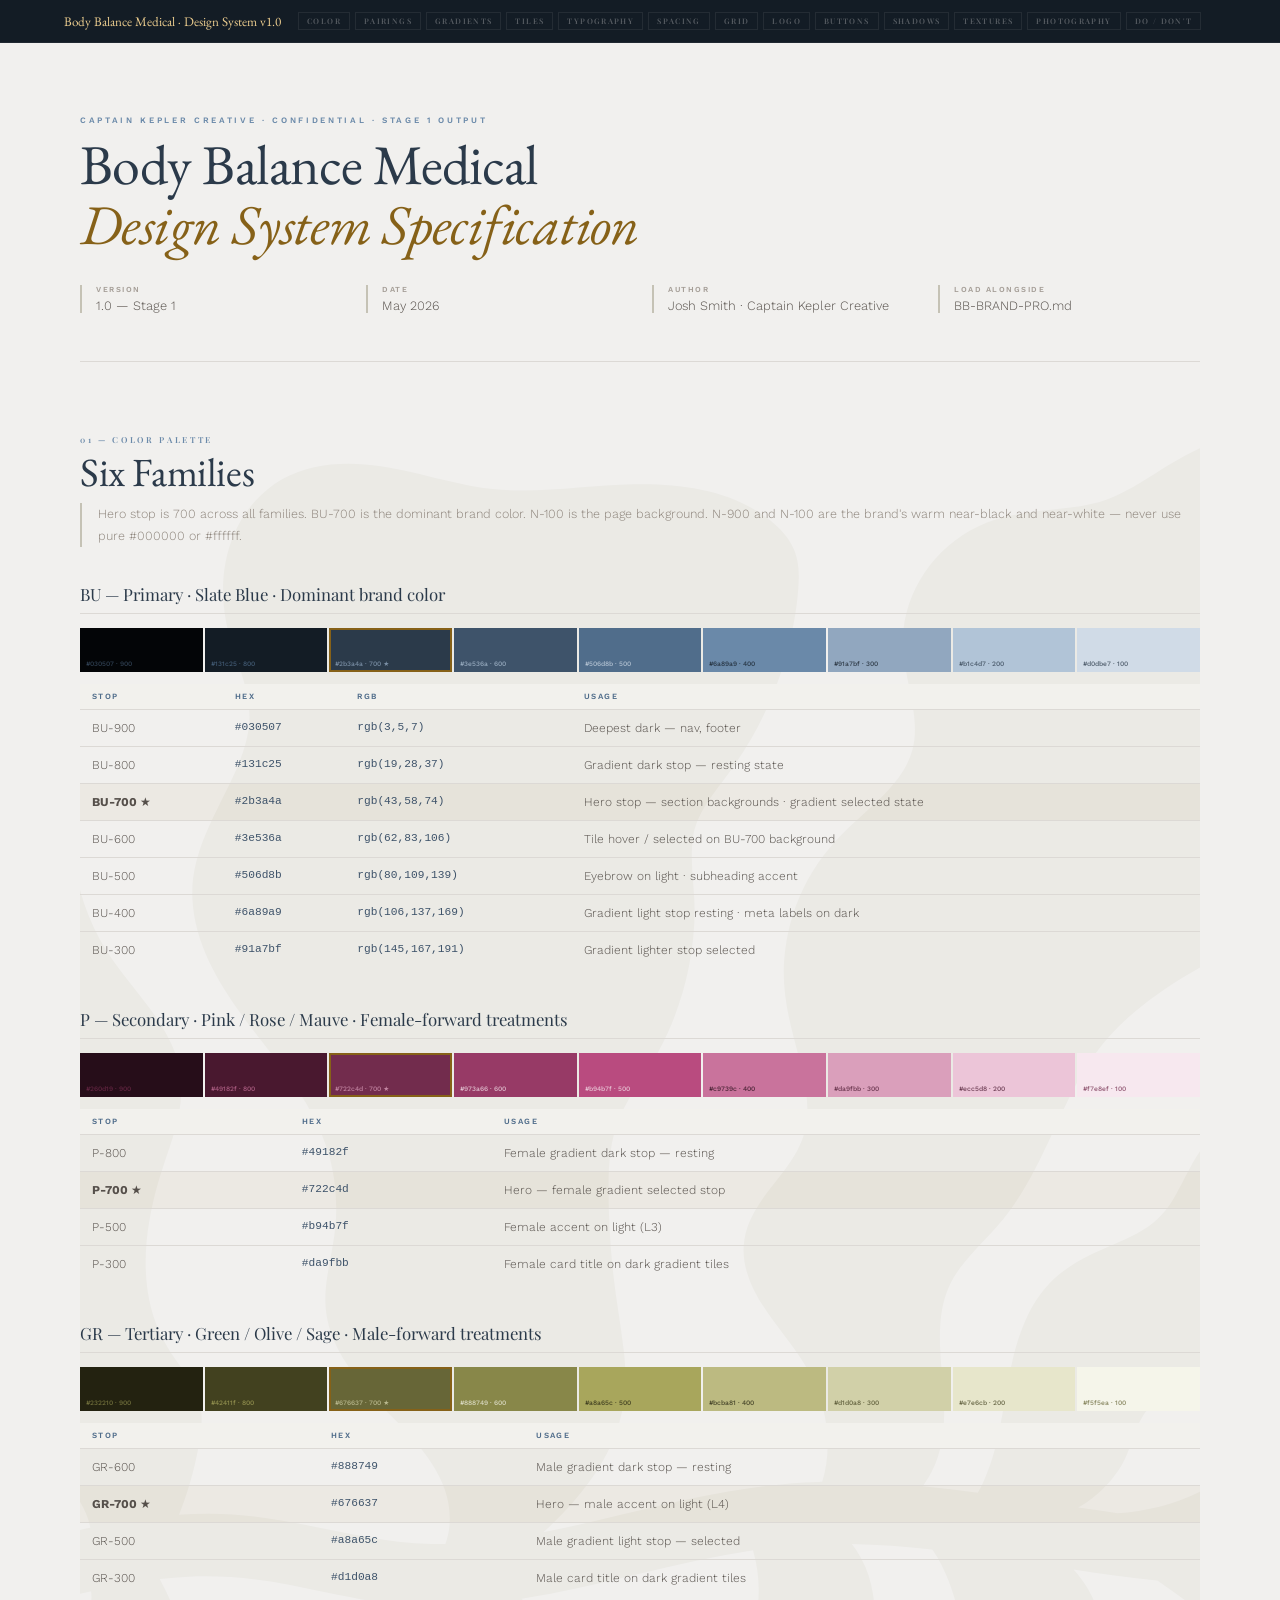
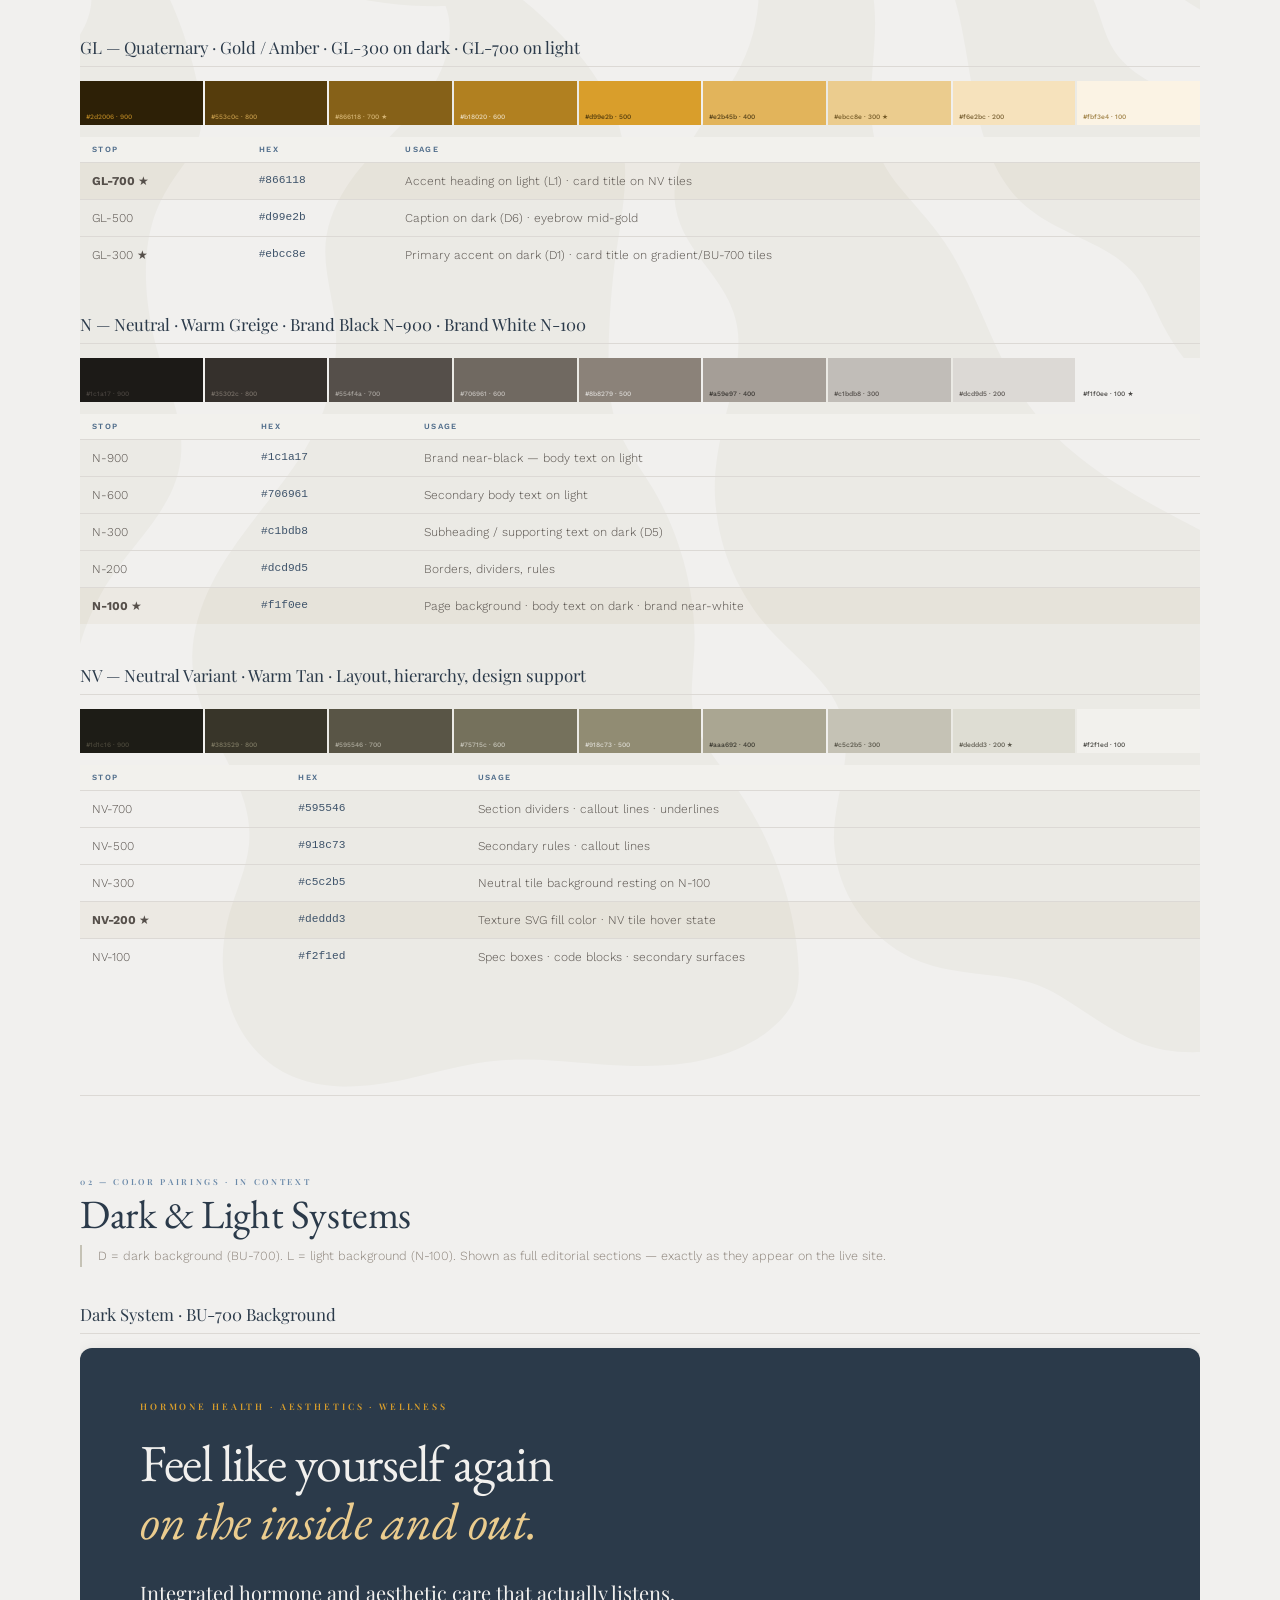
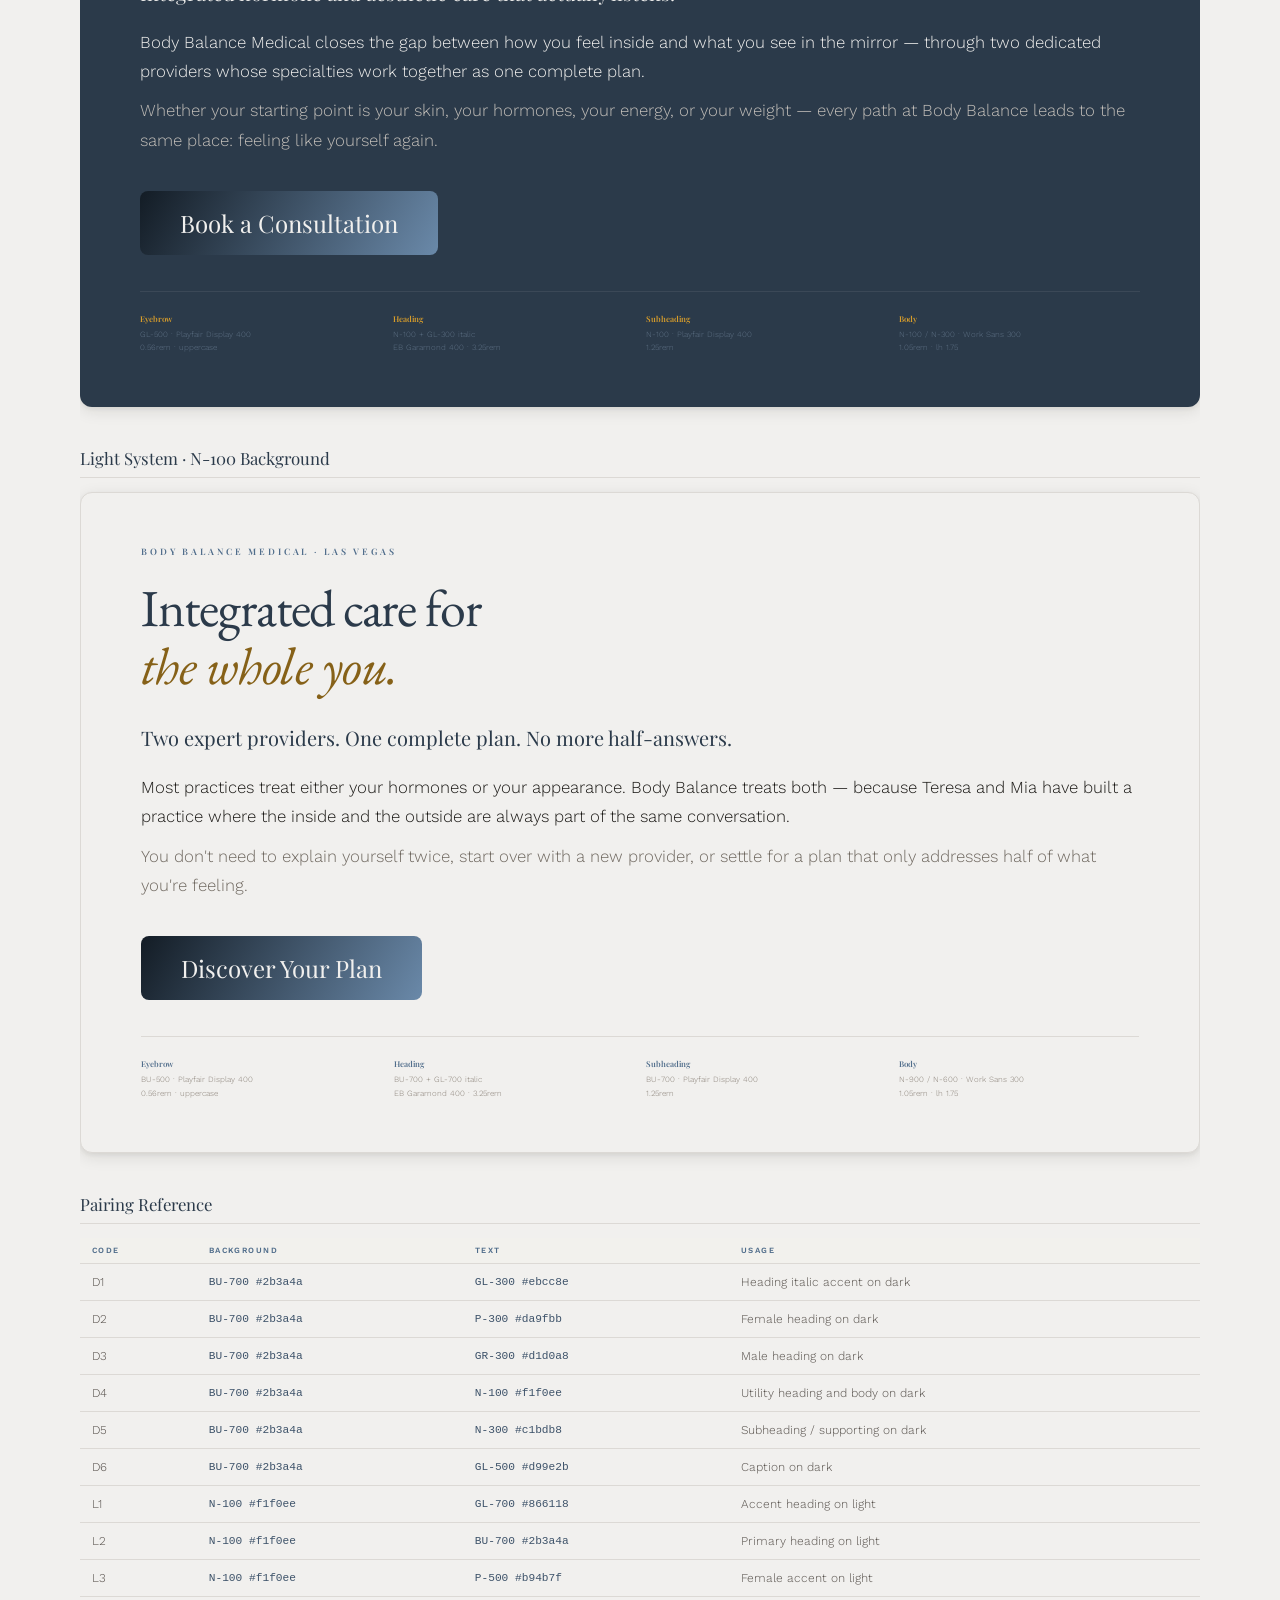
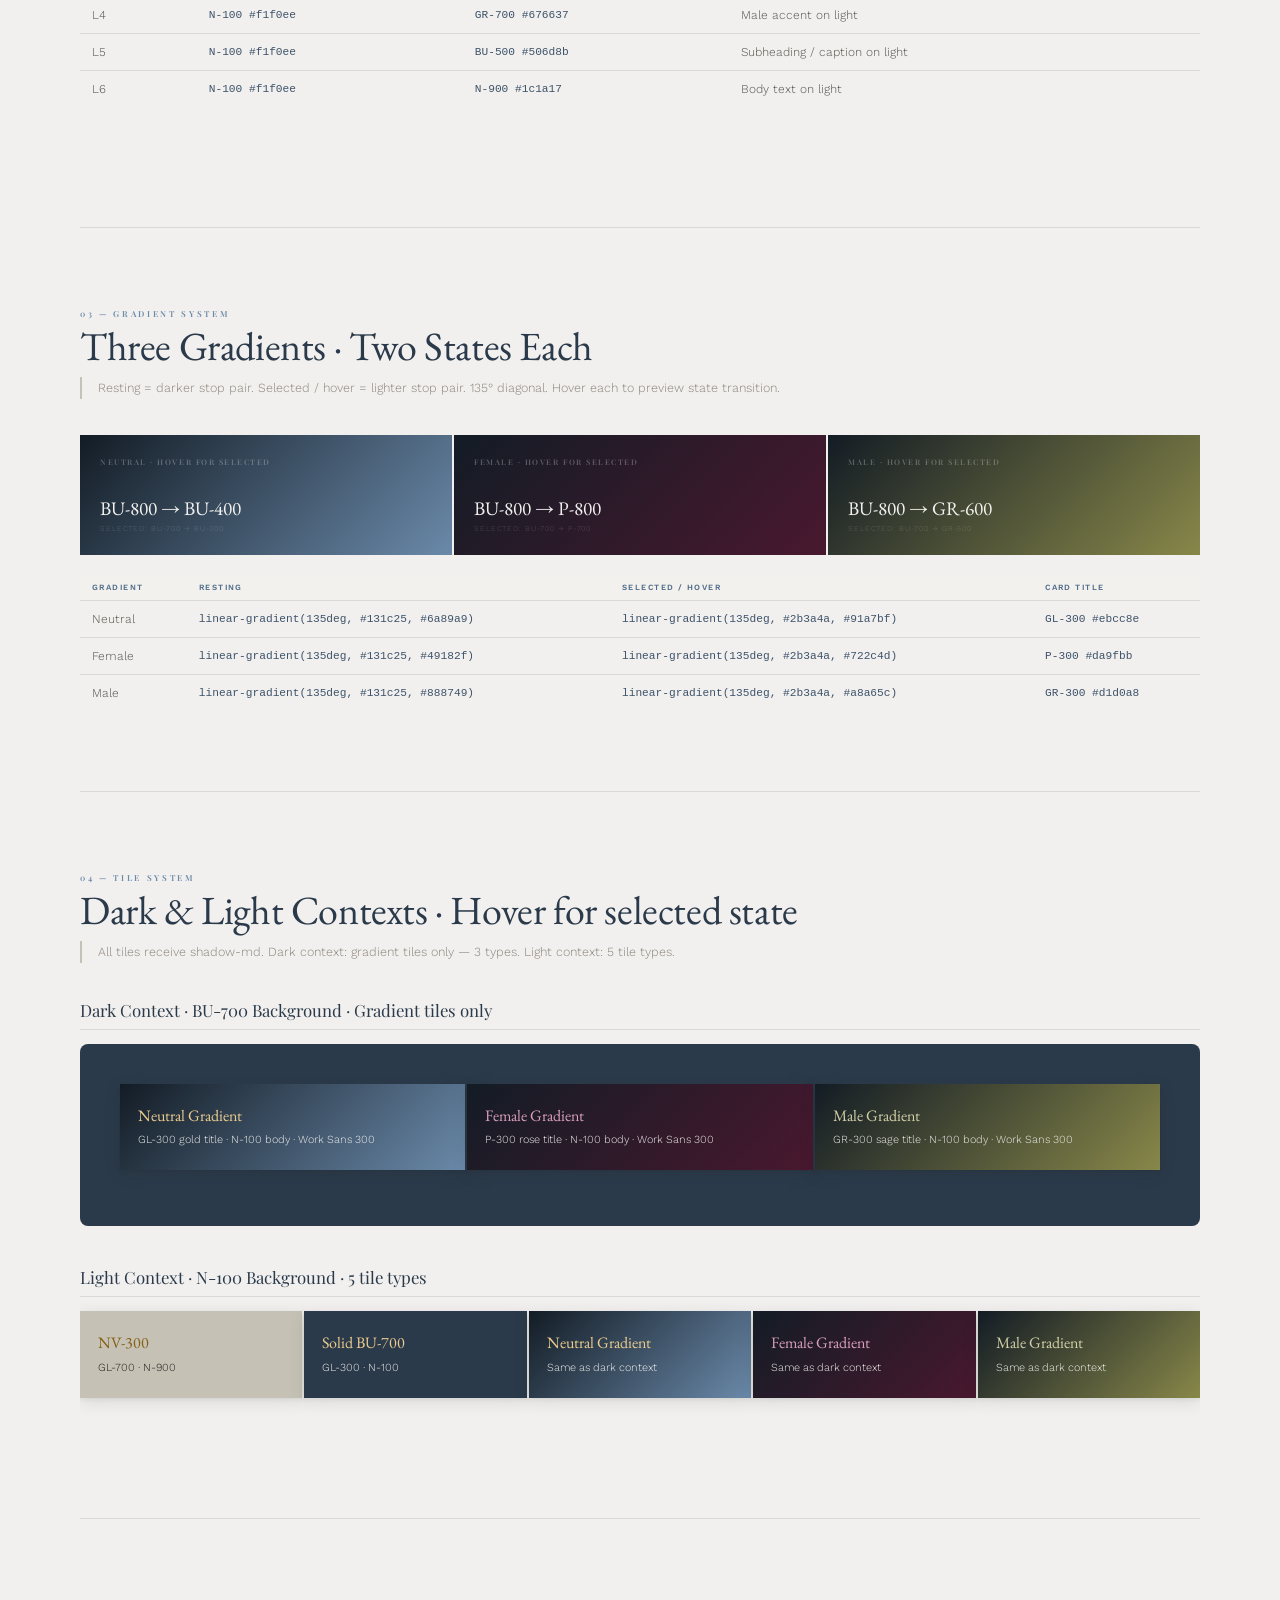
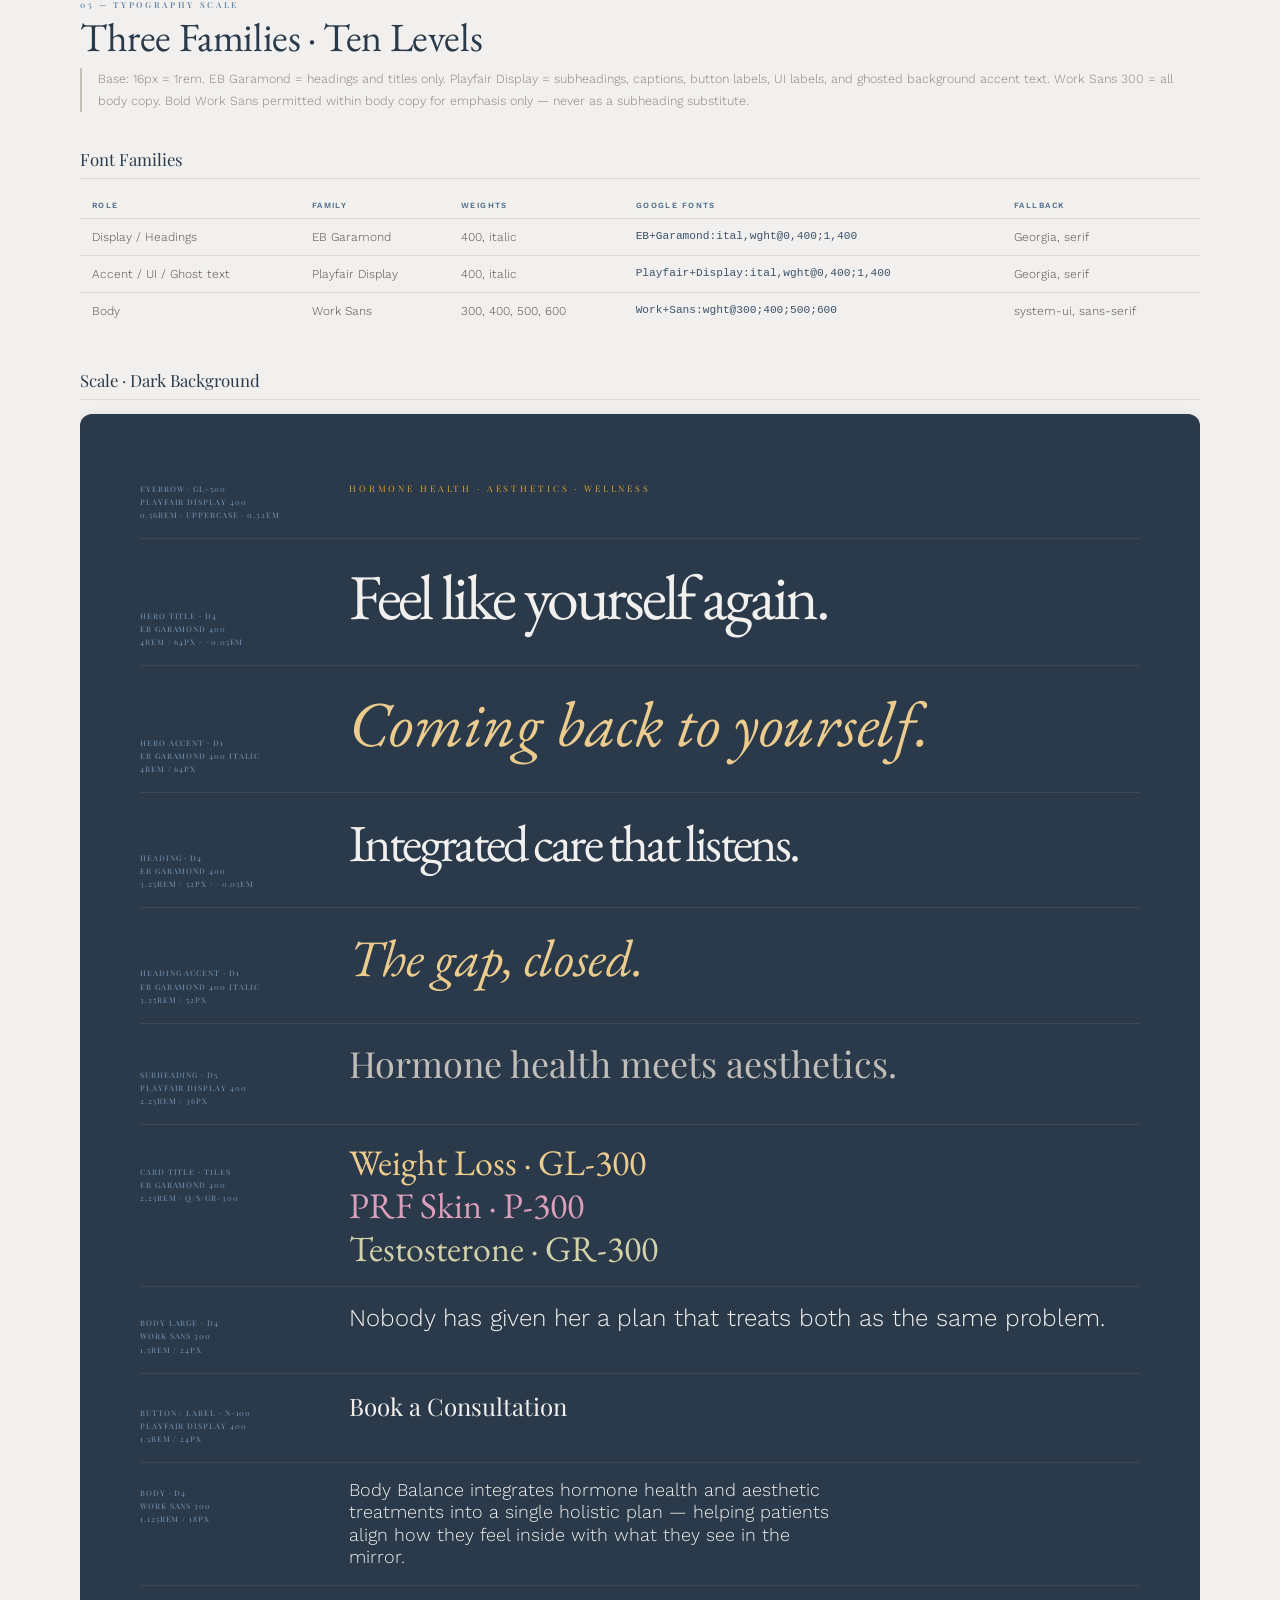
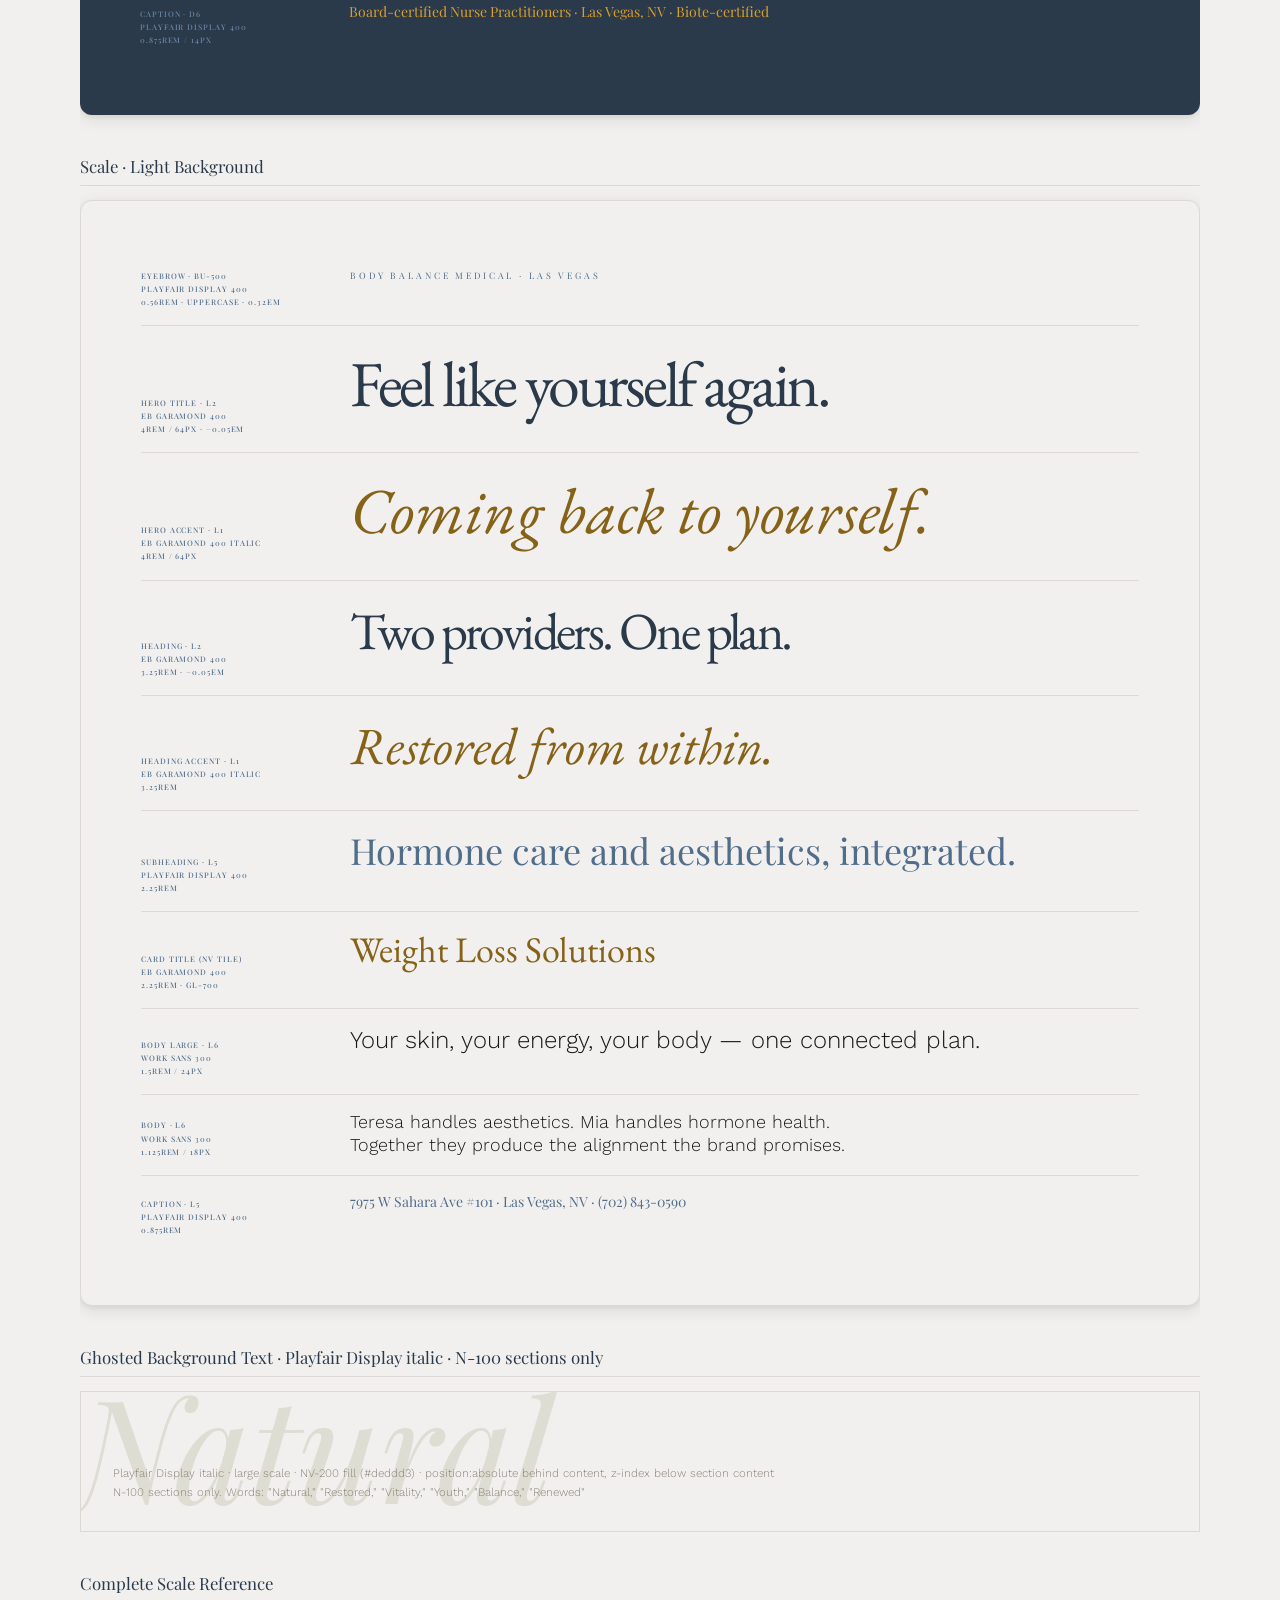
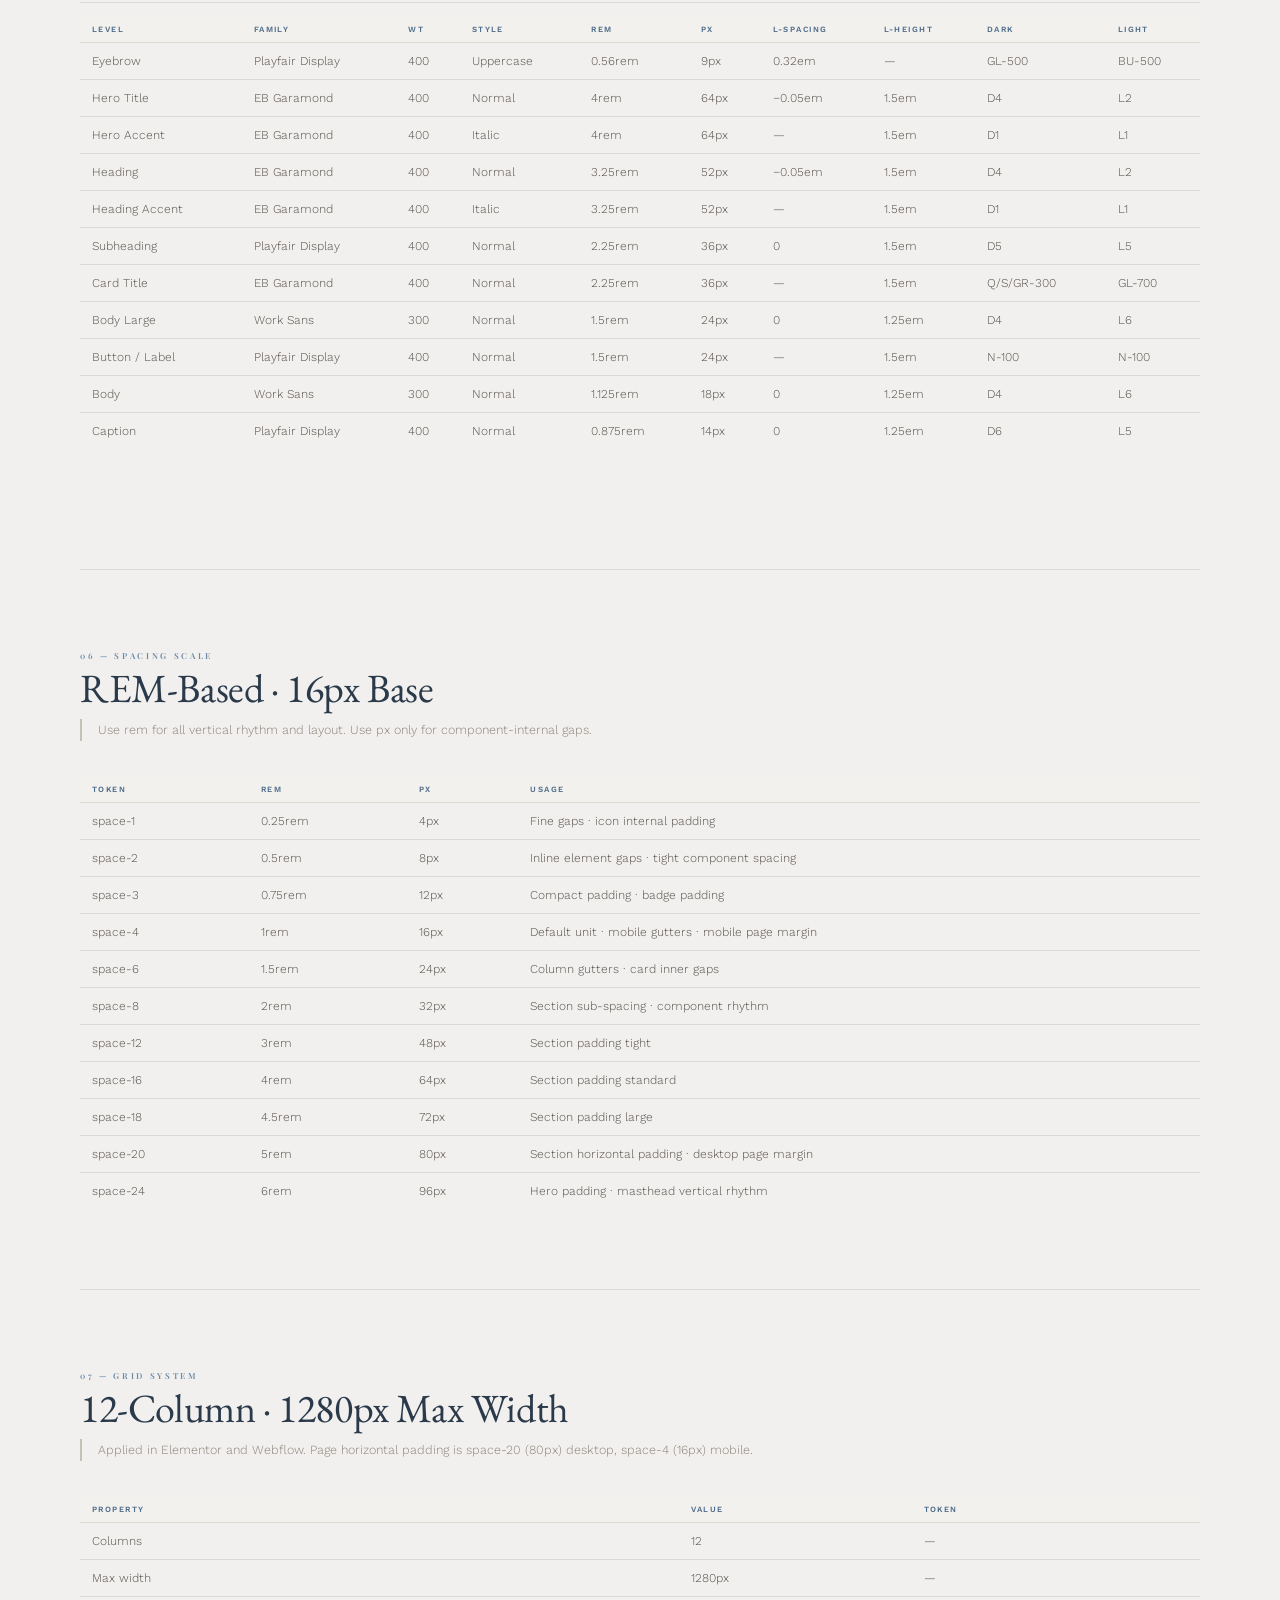
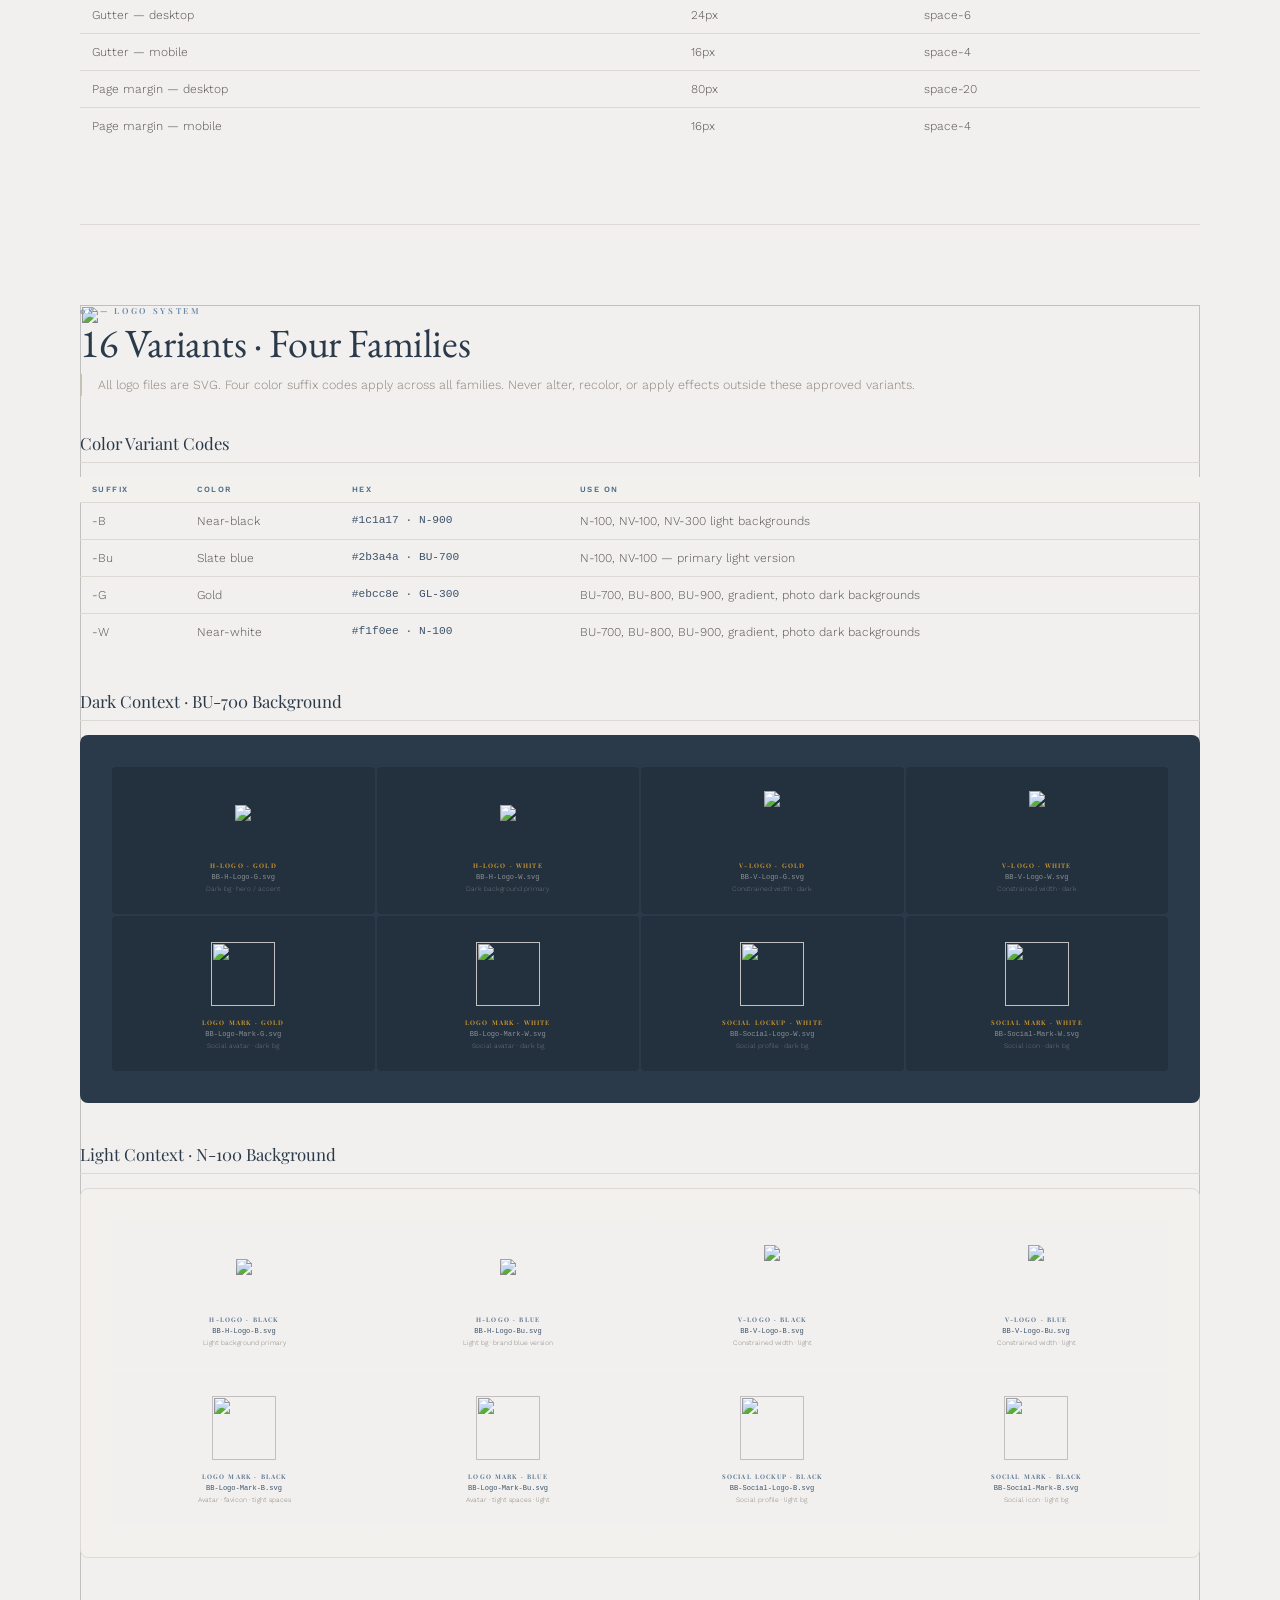
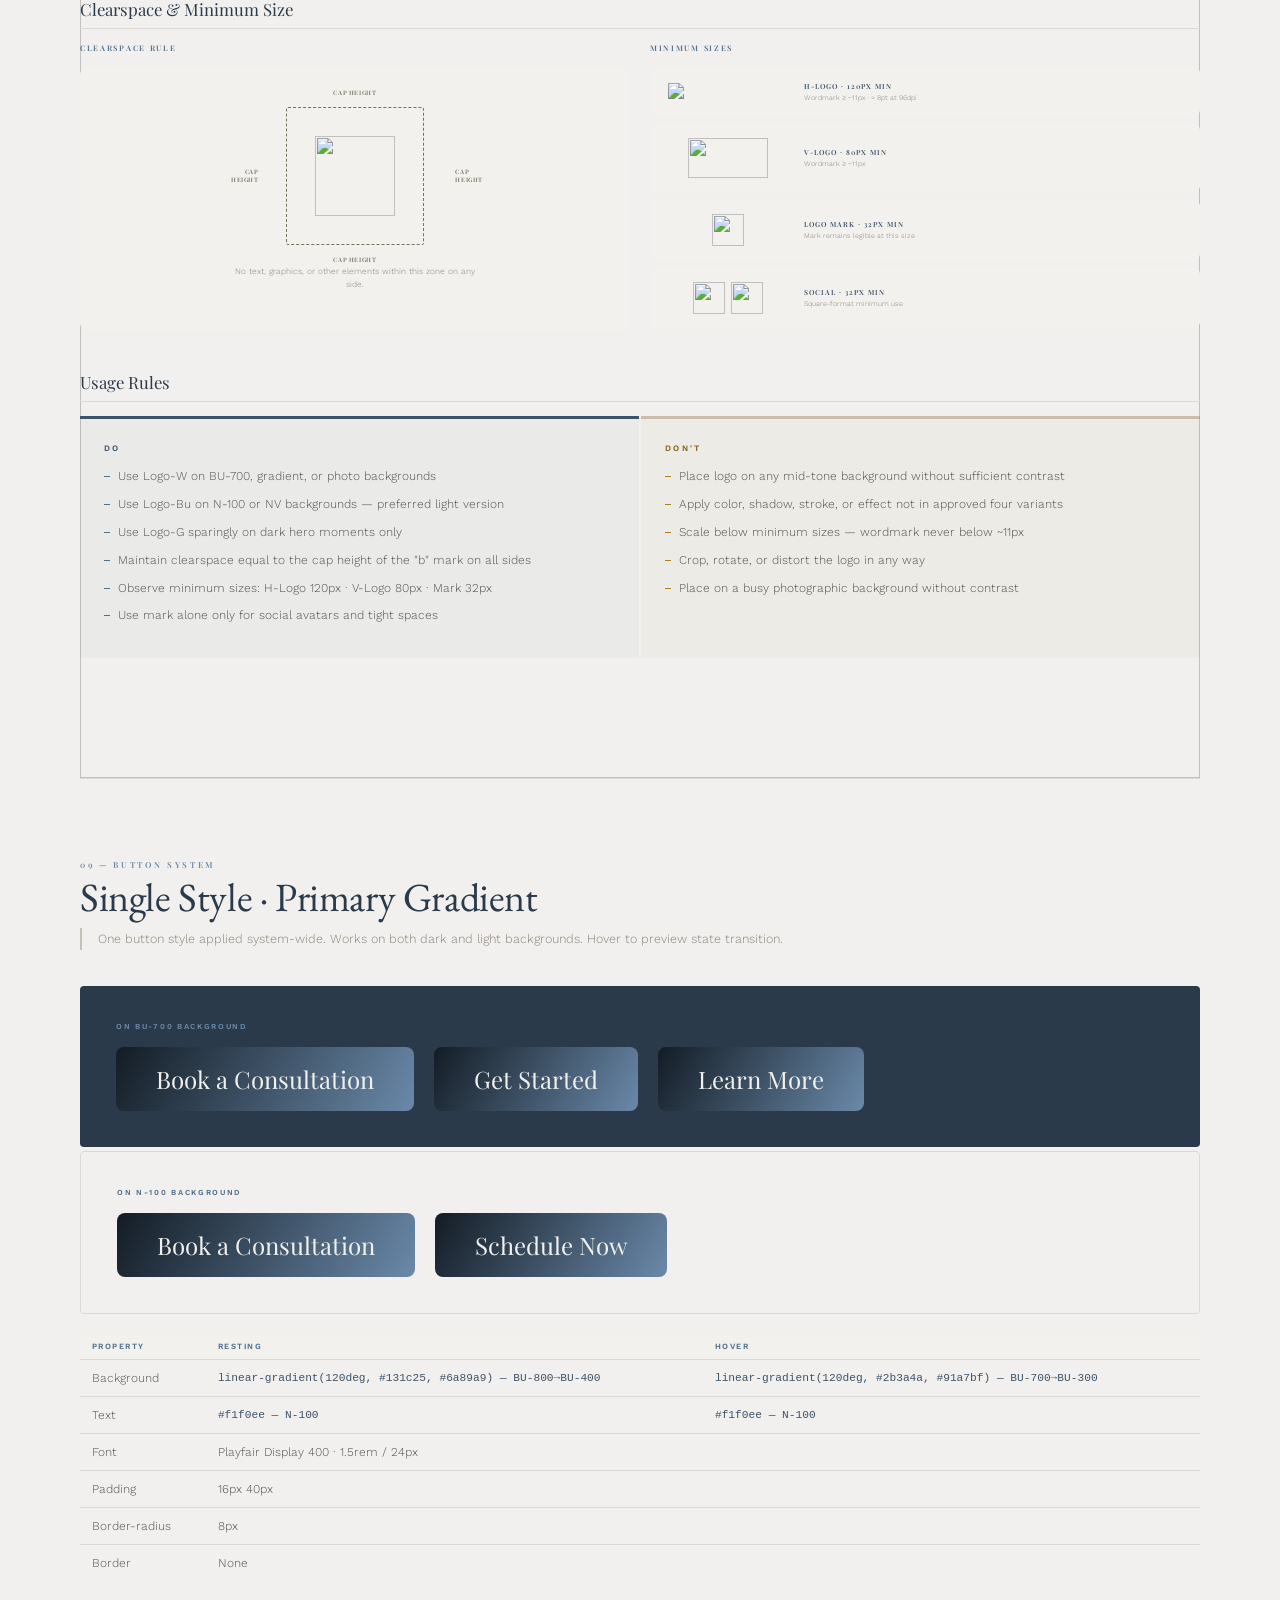
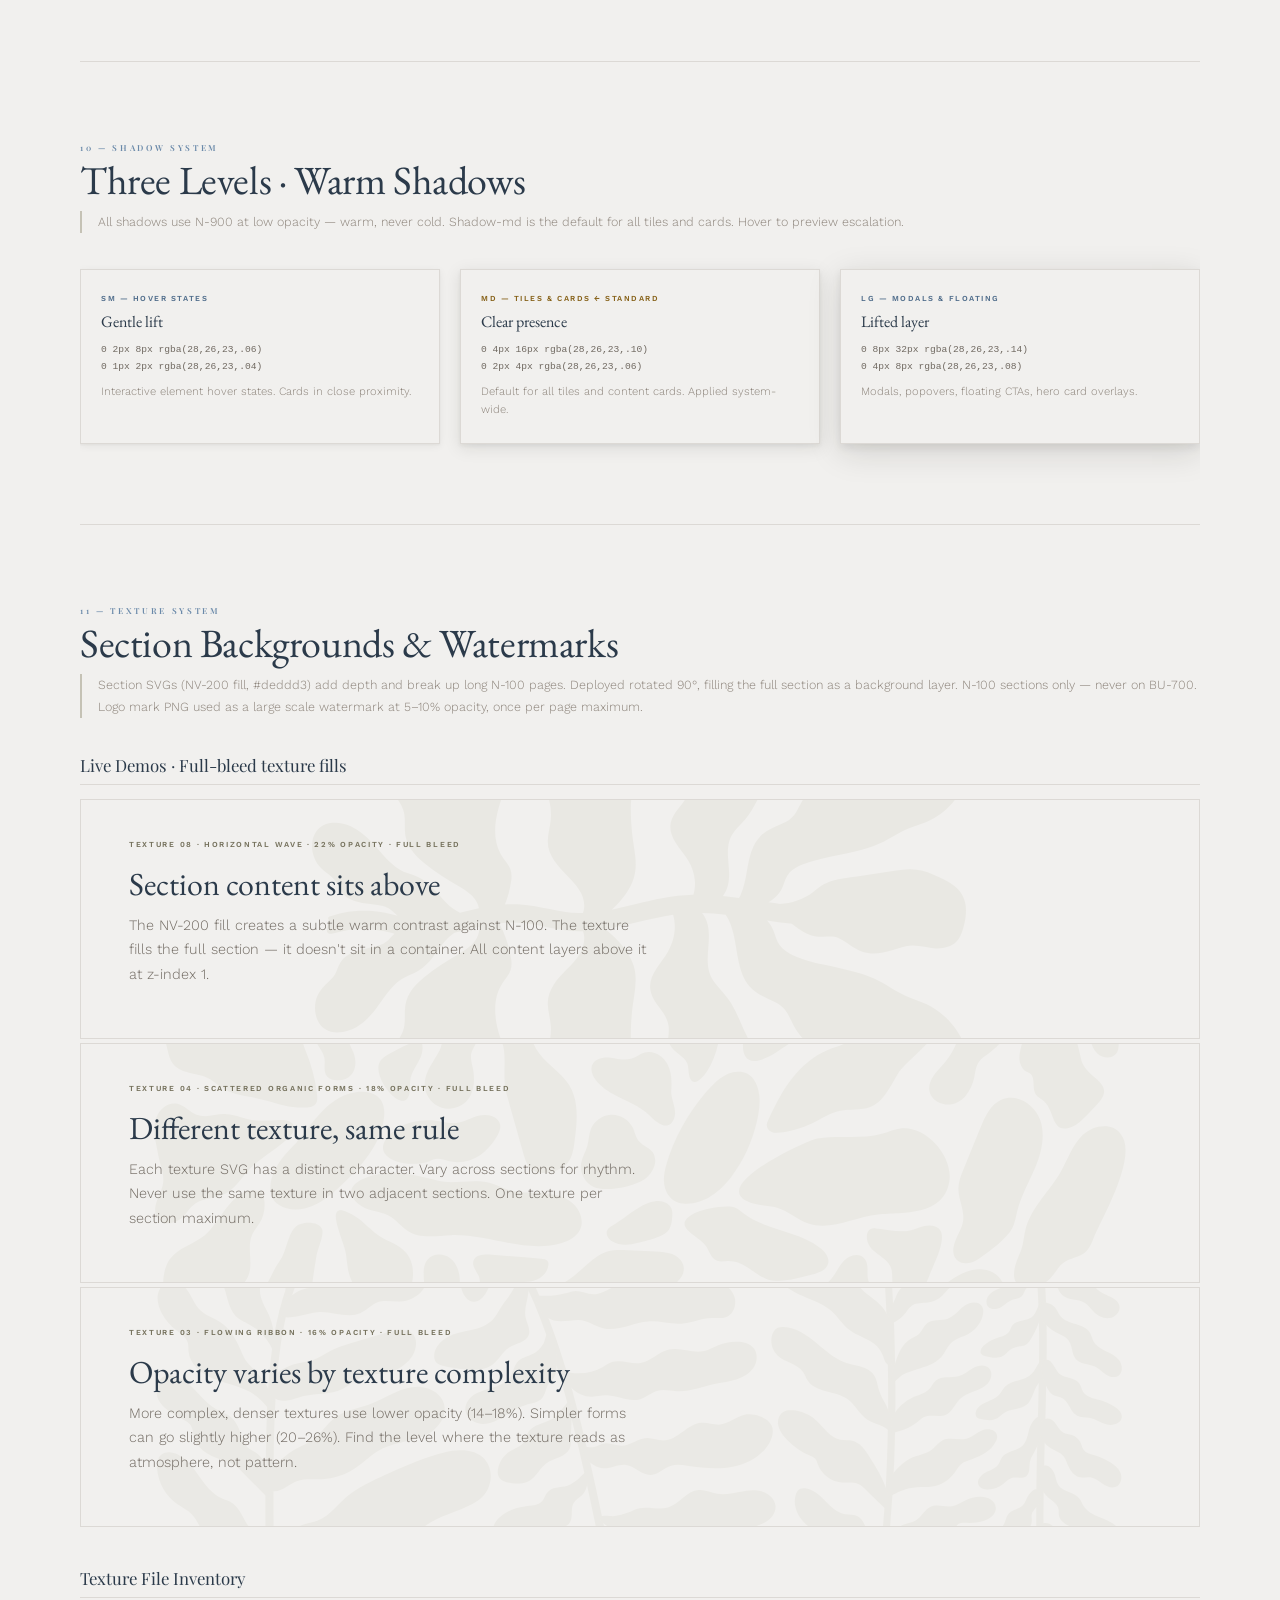
==== commit 37612e52: "Fix eyebrow font annotations and update brand file reference — spec render v1.1" ====
--- a/index.html
+++ b/index.html
@@ -135,7 +135,7 @@
     <div style="border-left:2px solid var(--NV-300);padding-left:14px;"><div style="font-family:var(--FB);font-size:0.48rem;font-weight:600;letter-spacing:0.2em;text-transform:uppercase;color:var(--N-400);margin-bottom:4px;">Version</div><div style="font-family:var(--FB);font-size:0.8rem;font-weight:300;color:var(--N-700);">1.0 — Stage 1</div></div>
     <div style="border-left:2px solid var(--NV-300);padding-left:14px;"><div style="font-family:var(--FB);font-size:0.48rem;font-weight:600;letter-spacing:0.2em;text-transform:uppercase;color:var(--N-400);margin-bottom:4px;">Date</div><div style="font-family:var(--FB);font-size:0.8rem;font-weight:300;color:var(--N-700);">May 2026</div></div>
     <div style="border-left:2px solid var(--NV-300);padding-left:14px;"><div style="font-family:var(--FB);font-size:0.48rem;font-weight:600;letter-spacing:0.2em;text-transform:uppercase;color:var(--N-400);margin-bottom:4px;">Author</div><div style="font-family:var(--FB);font-size:0.8rem;font-weight:300;color:var(--N-700);">Josh Smith · Captain Kepler Creative</div></div>
-    <div style="border-left:2px solid var(--NV-300);padding-left:14px;"><div style="font-family:var(--FB);font-size:0.48rem;font-weight:600;letter-spacing:0.2em;text-transform:uppercase;color:var(--N-400);margin-bottom:4px;">Load alongside</div><div style="font-family:var(--FB);font-size:0.8rem;font-weight:300;color:var(--N-700);">BB-BRAND.md</div></div>
+    <div style="border-left:2px solid var(--NV-300);padding-left:14px;"><div style="font-family:var(--FB);font-size:0.48rem;font-weight:600;letter-spacing:0.2em;text-transform:uppercase;color:var(--N-400);margin-bottom:4px;">Load alongside</div><div style="font-family:var(--FB);font-size:0.8rem;font-weight:300;color:var(--N-700);">BB-BRAND-PRO.md</div></div>
   </div>
 </div>
 
@@ -239,7 +239,7 @@
       <div class="ctx-body" style="color:#c1bdb8;margin-bottom:36px">Whether your starting point is your skin, your hormones, your energy, or your weight — every path at Body Balance leads to the same place: feeling like yourself again.</div>
       <button class="btn">Book a Consultation</button>
       <div class="ctx-ann" style="border-top:1px solid rgba(241,240,238,.08)">
-        <div class="ann-item" style="color:rgba(145,167,191,.5)"><span class="ann-lbl" style="color:#d99e2b">Eyebrow</span>GL-500 · Work Sans 600<br>0.56rem · uppercase</div>
+        <div class="ann-item" style="color:rgba(145,167,191,.5)"><span class="ann-lbl" style="color:#d99e2b">Eyebrow</span>GL-500 · Playfair Display 400<br>0.56rem · uppercase</div>
         <div class="ann-item" style="color:rgba(145,167,191,.5)"><span class="ann-lbl" style="color:#d99e2b">Heading</span>N-100 + GL-300 italic<br>EB Garamond 400 · 3.25rem</div>
         <div class="ann-item" style="color:rgba(145,167,191,.5)"><span class="ann-lbl" style="color:#d99e2b">Subheading</span>N-100 · Playfair Display 400<br>1.25rem</div>
         <div class="ann-item" style="color:rgba(145,167,191,.5)"><span class="ann-lbl" style="color:#d99e2b">Body</span>N-100 / N-300 · Work Sans 300<br>1.05rem · lh 1.75</div>
@@ -258,7 +258,7 @@
       <div class="ctx-body" style="color:#706961;margin-bottom:36px">You don't need to explain yourself twice, start over with a new provider, or settle for a plan that only addresses half of what you're feeling.</div>
       <button class="btn">Discover Your Plan</button>
       <div class="ctx-ann" style="border-top:1px solid var(--N-200)">
-        <div class="ann-item" style="color:#8b8279"><span class="ann-lbl" style="color:#506d8b">Eyebrow</span>BU-500 · Work Sans 600<br>0.56rem · uppercase</div>
+        <div class="ann-item" style="color:#8b8279"><span class="ann-lbl" style="color:#506d8b">Eyebrow</span>BU-500 · Playfair Display 400<br>0.56rem · uppercase</div>
         <div class="ann-item" style="color:#8b8279"><span class="ann-lbl" style="color:#506d8b">Heading</span>BU-700 + GL-700 italic<br>EB Garamond 400 · 3.25rem</div>
         <div class="ann-item" style="color:#8b8279"><span class="ann-lbl" style="color:#506d8b">Subheading</span>BU-700 · Playfair Display 400<br>1.25rem</div>
         <div class="ann-item" style="color:#8b8279"><span class="ann-lbl" style="color:#506d8b">Body</span>N-900 / N-600 · Work Sans 300<br>1.05rem · lh 1.75</div>
@@ -1027,7 +1027,7 @@
         <li>Use bold as a subheading substitute — give it a proper heading level</li>
         <li>Use uppercase on EB Garamond</li>
         <li>Mix heading fonts on a single surface</li>
-        <li>Use Playfair Display or EB Garamond for eyebrow labels — those use Work Sans 600 uppercase</li>
+        <li>Use Playfair Display 400 uppercase for eyebrow labels — never Work Sans or EB Garamond</li>
       </ul></div>
     </div>
   </div>
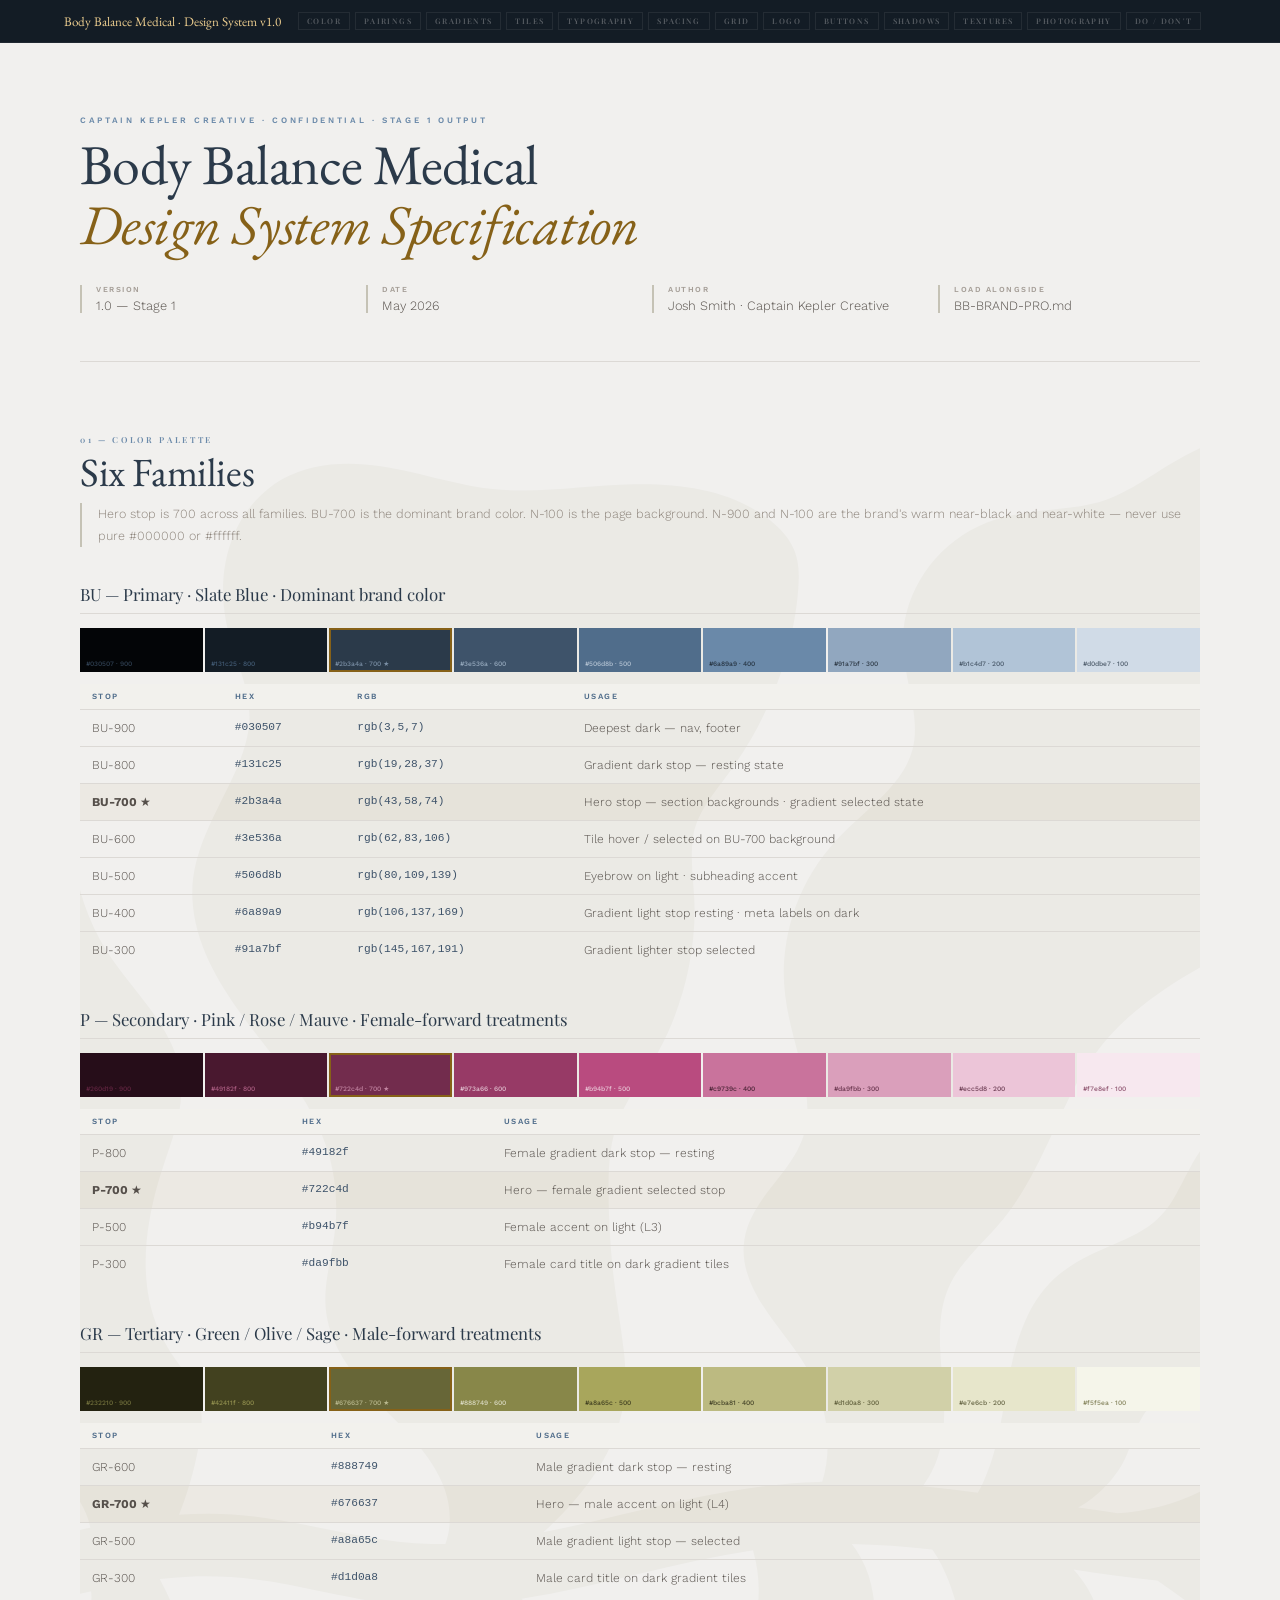
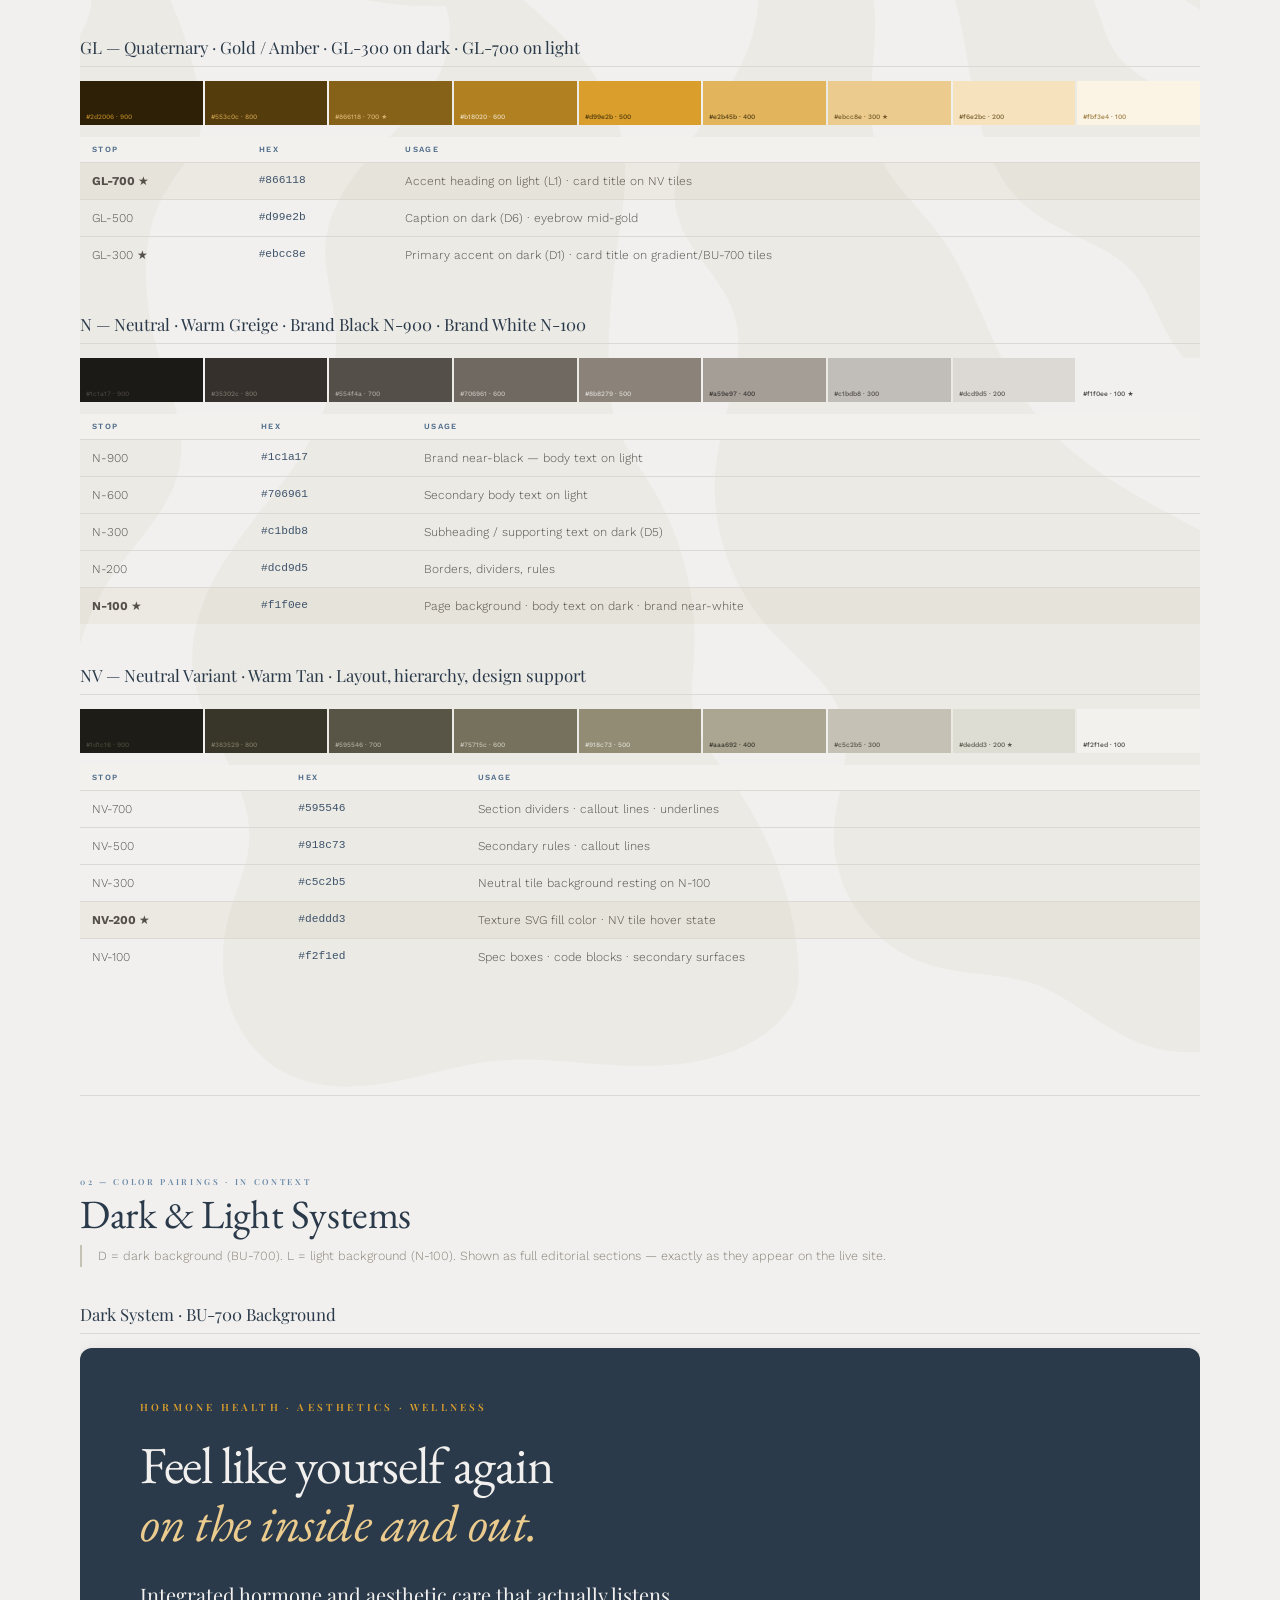
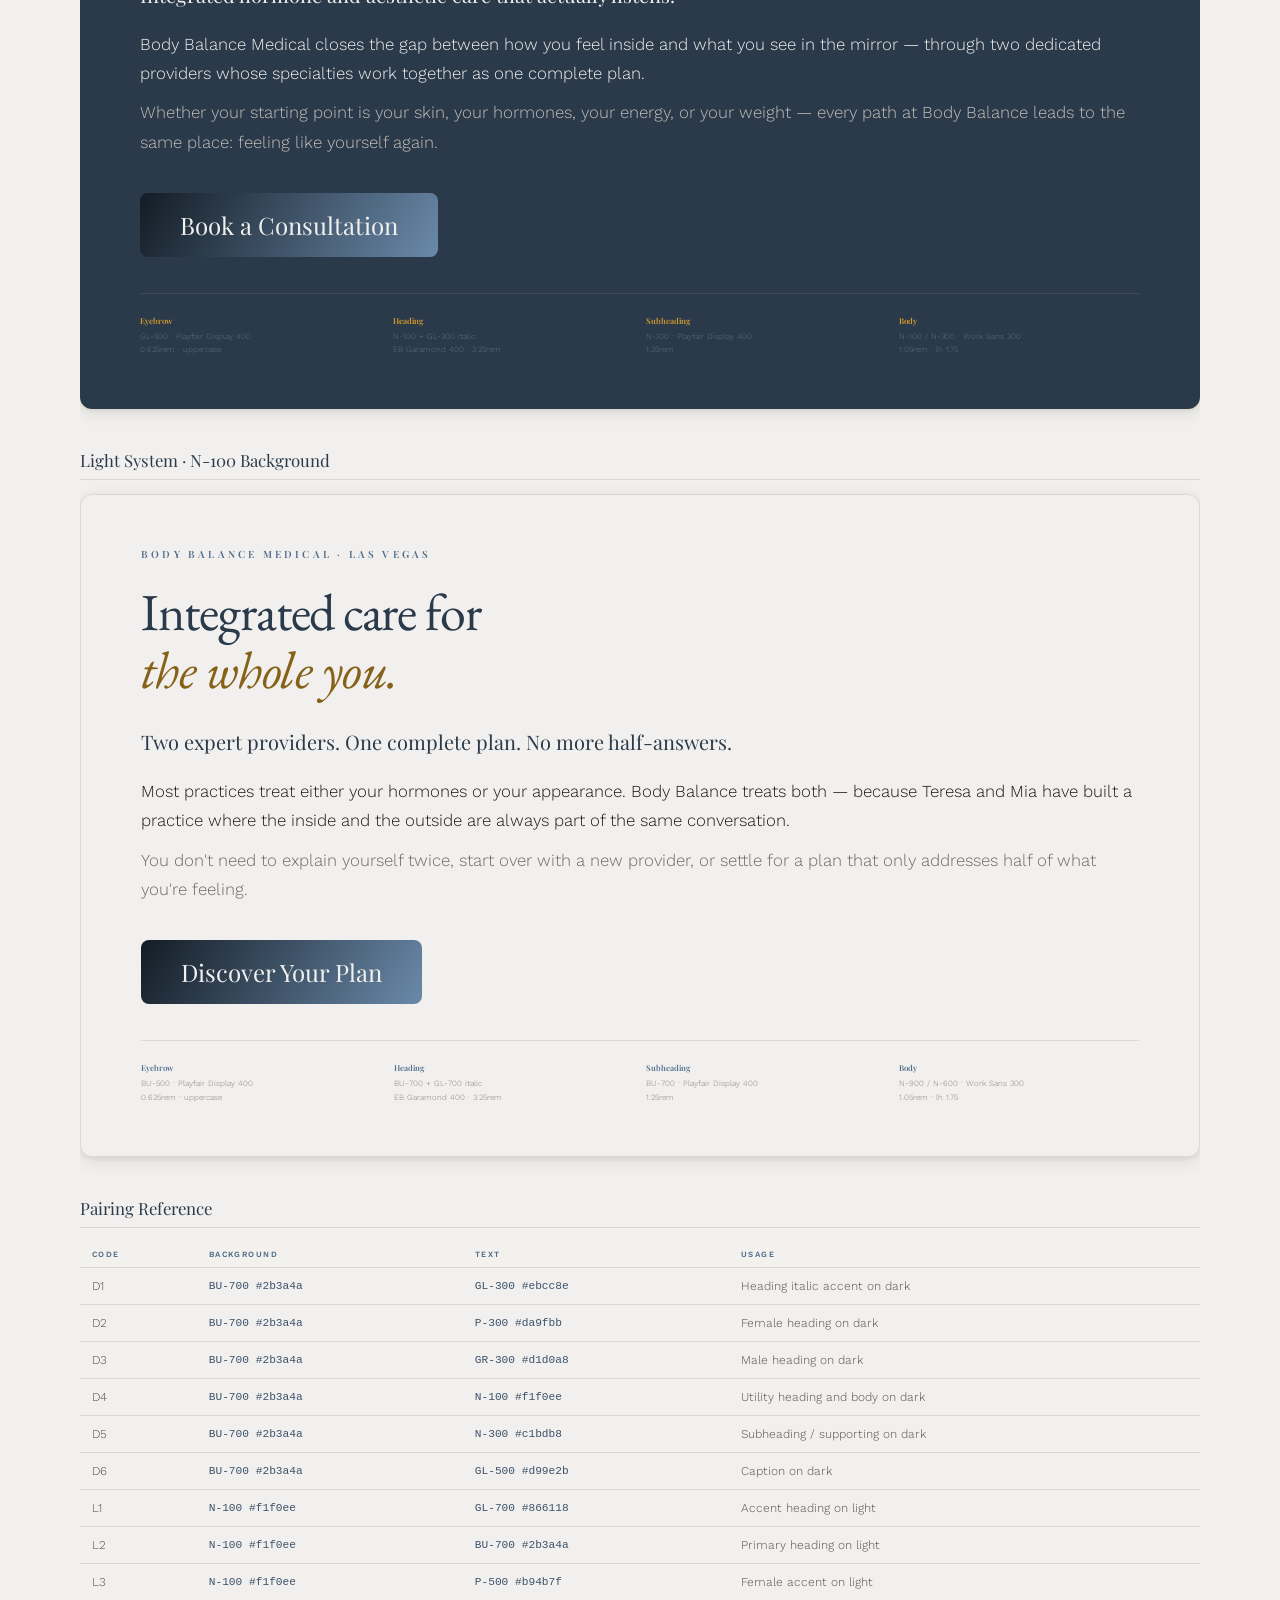
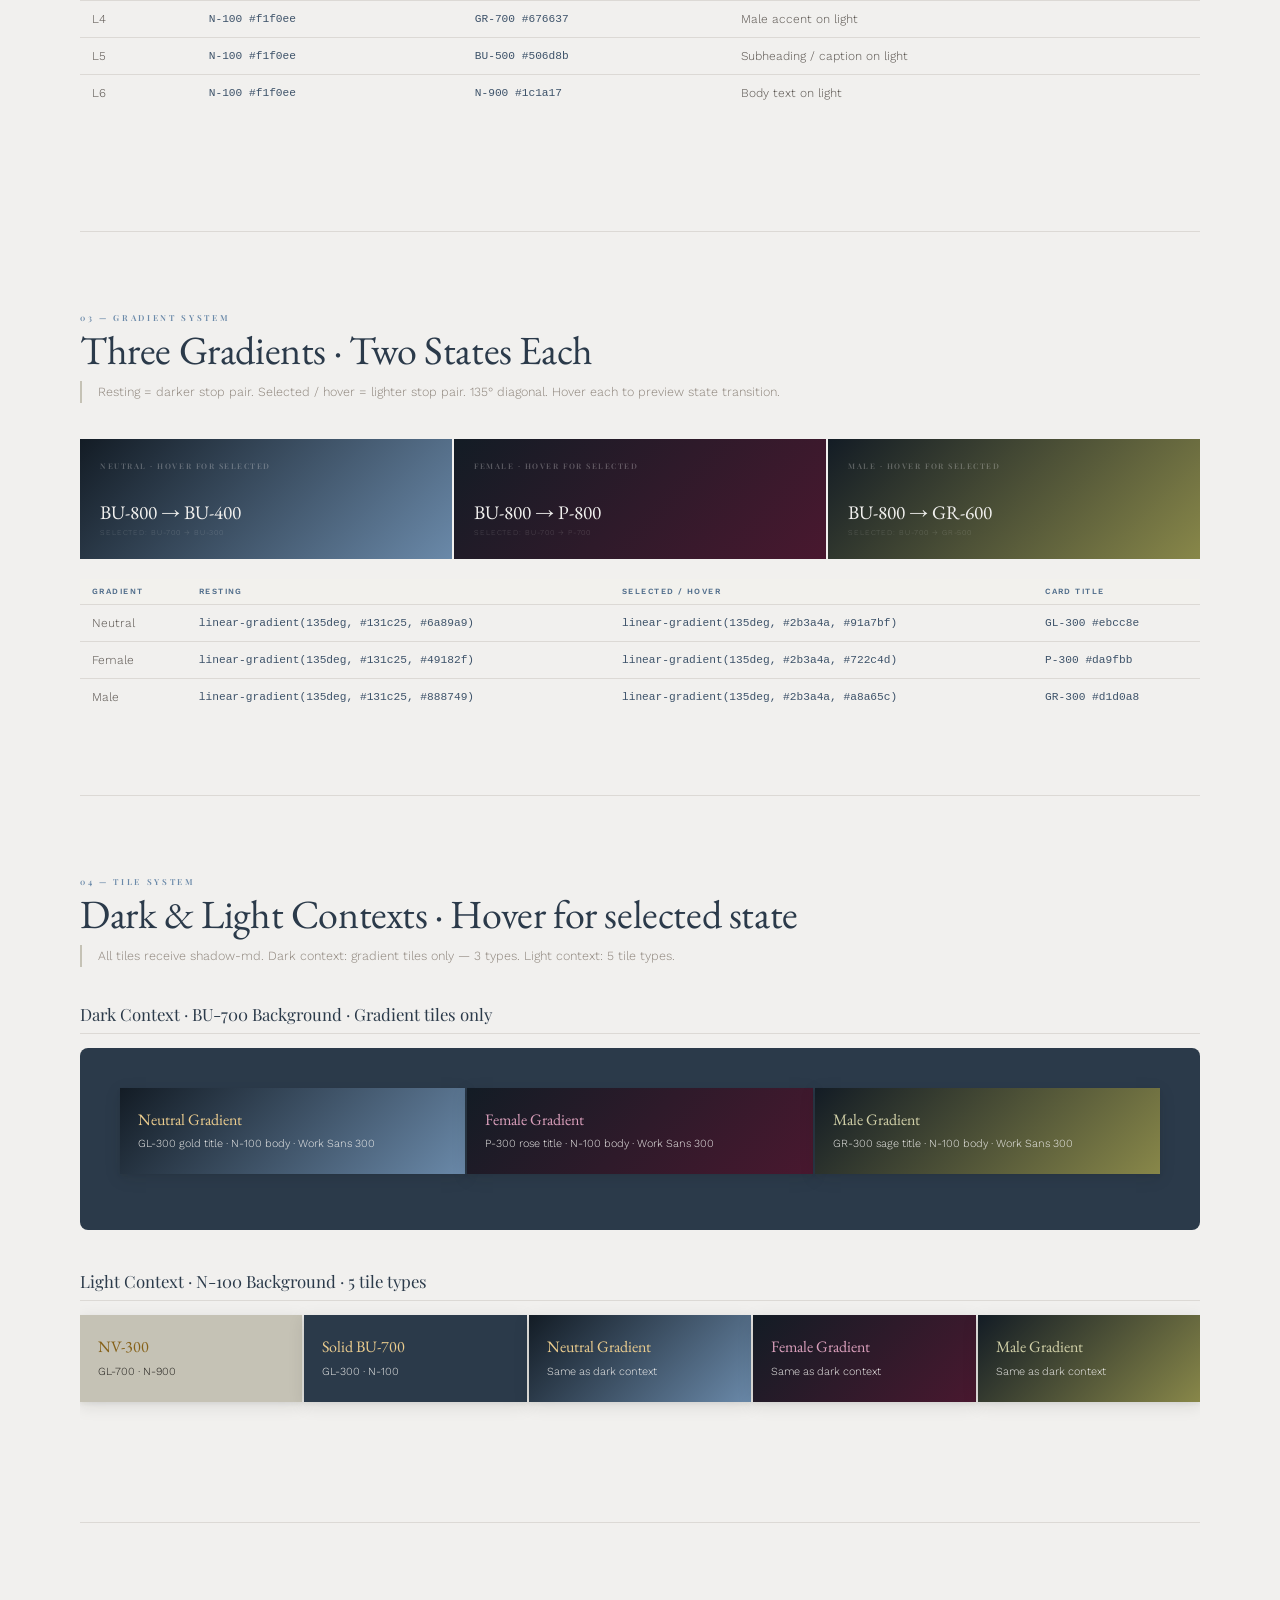
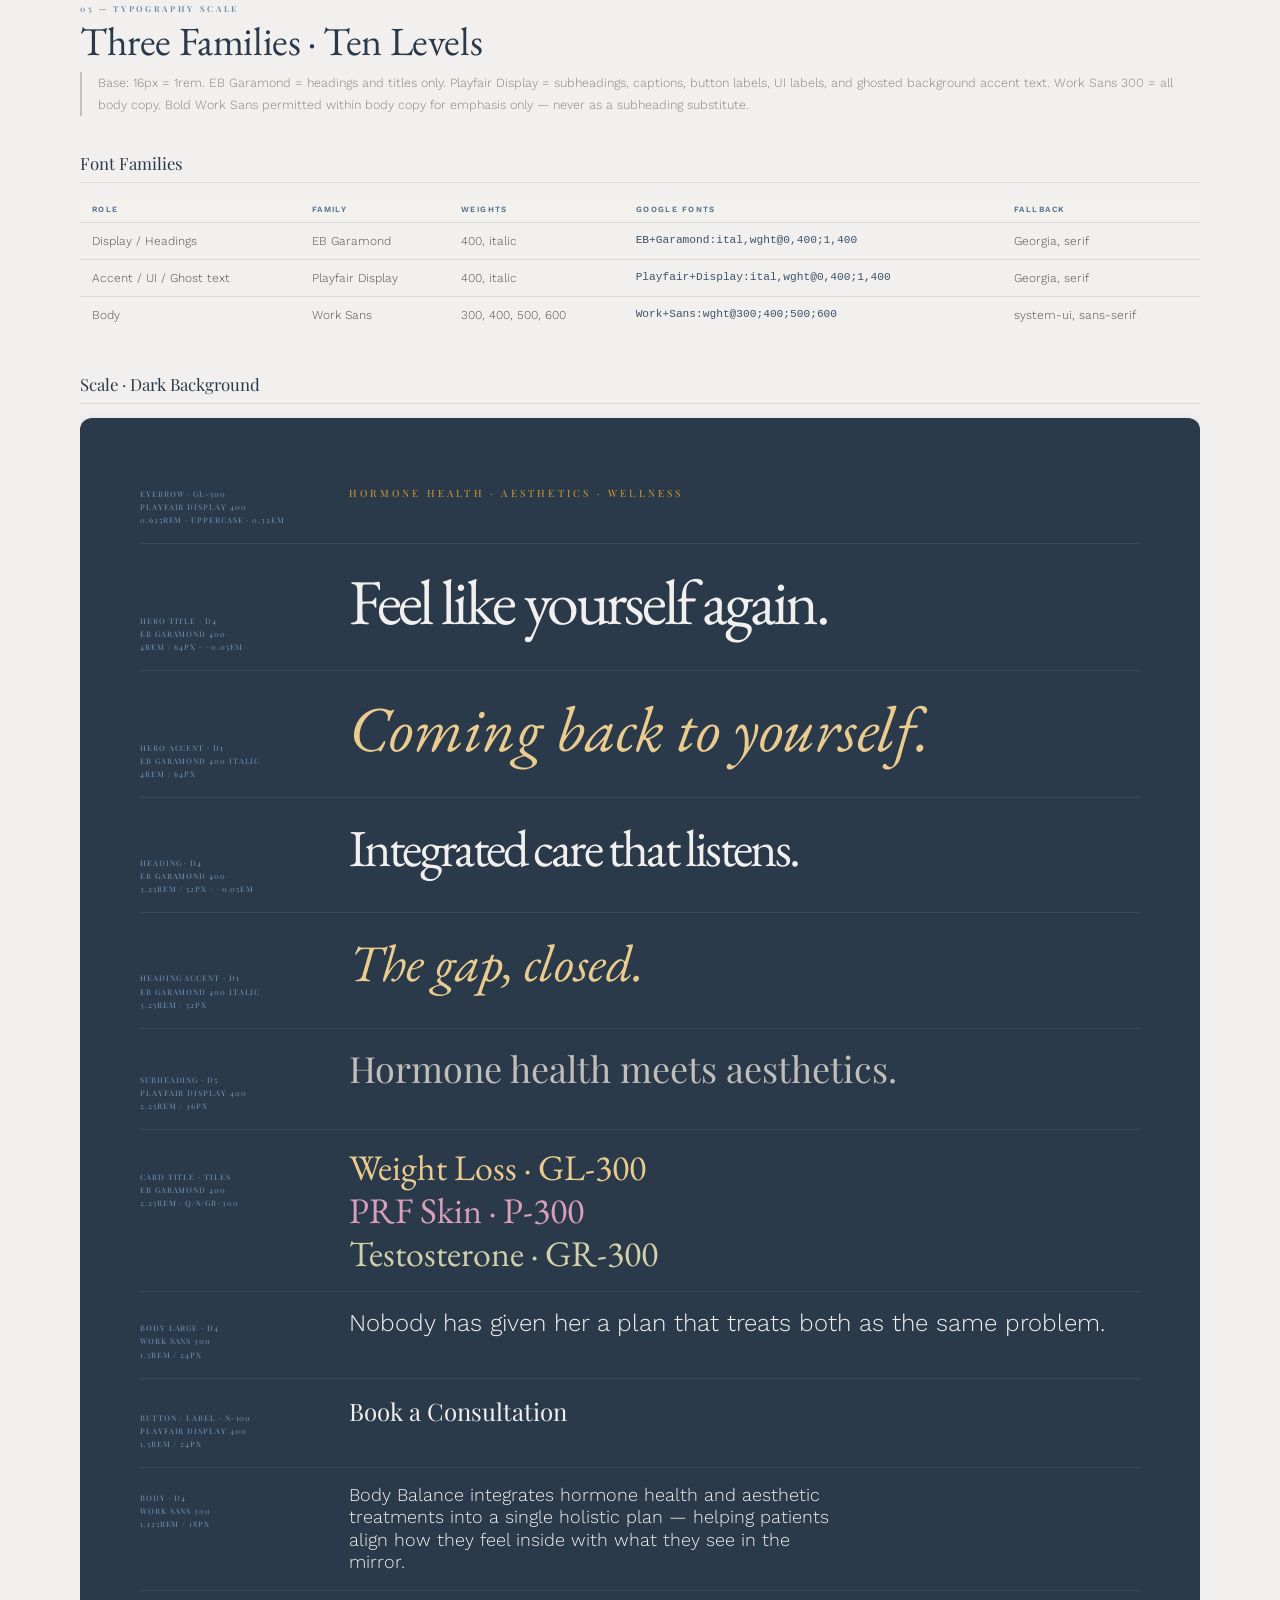
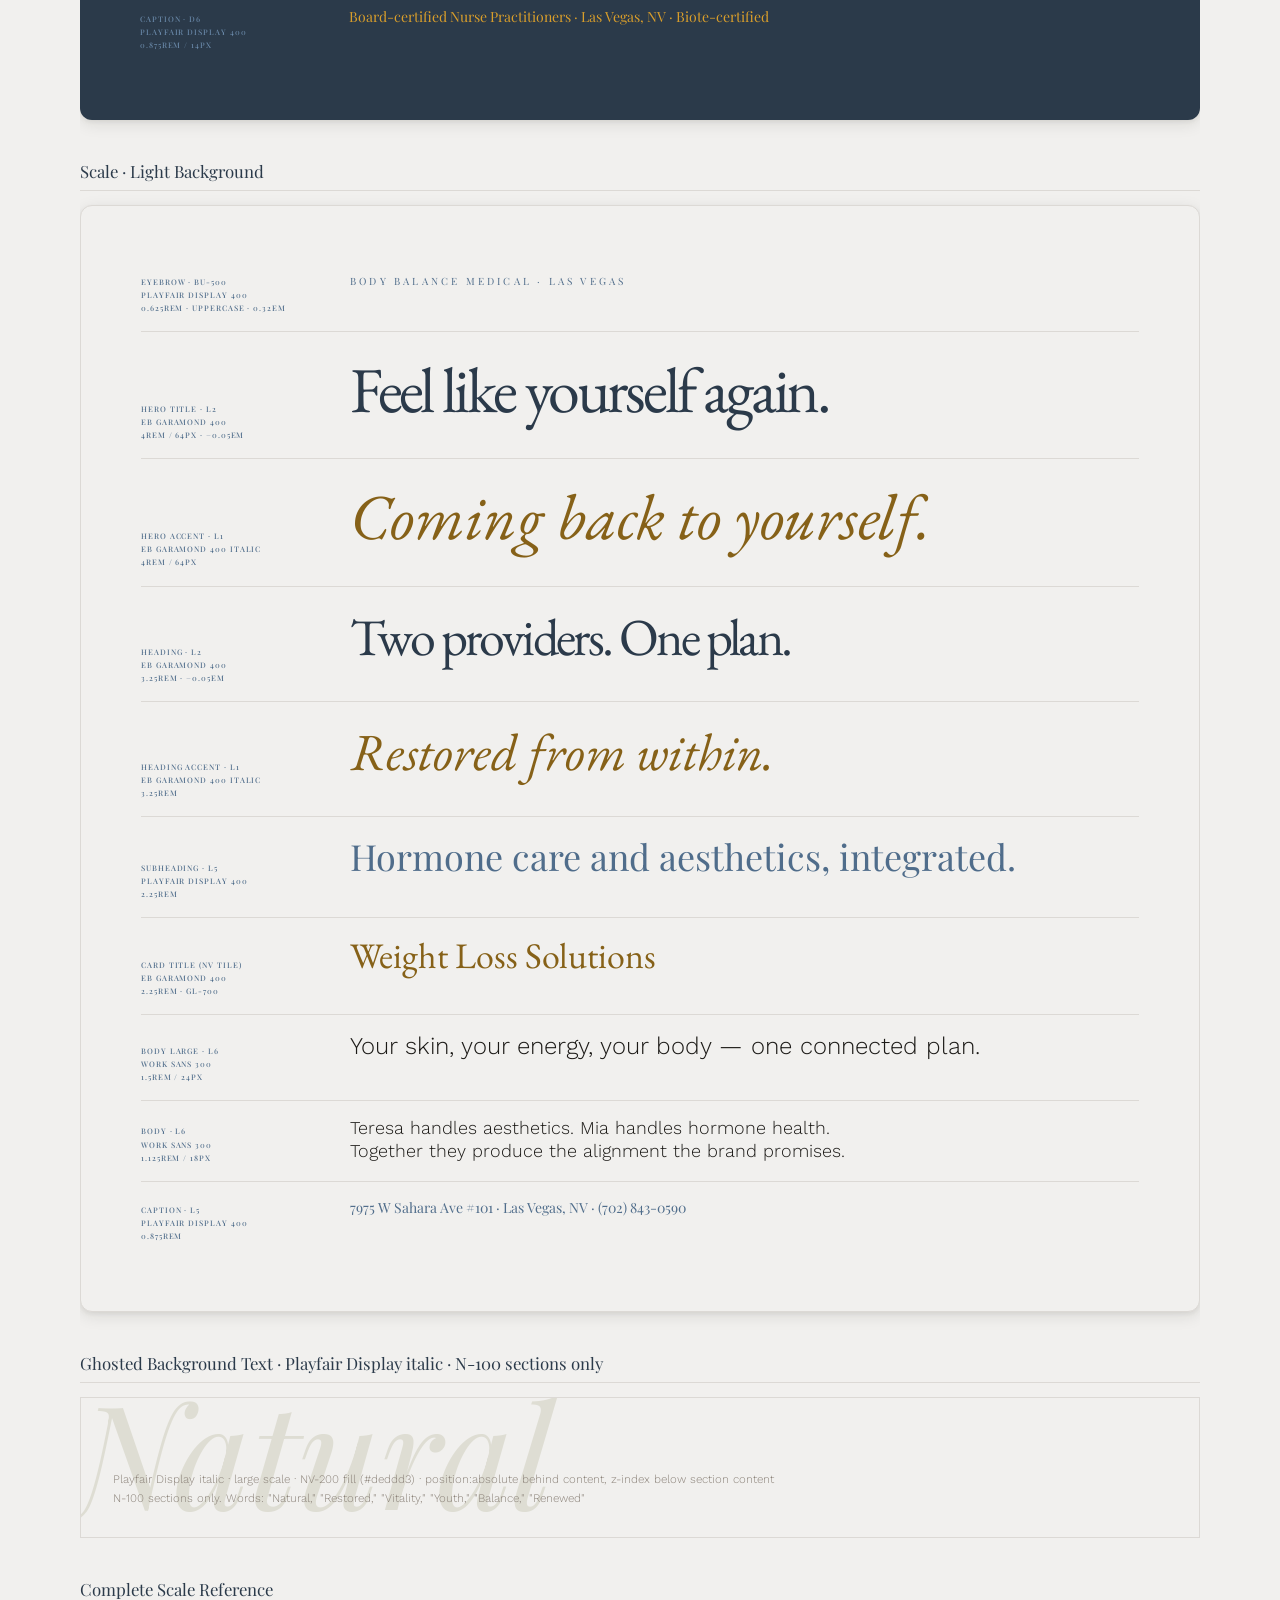
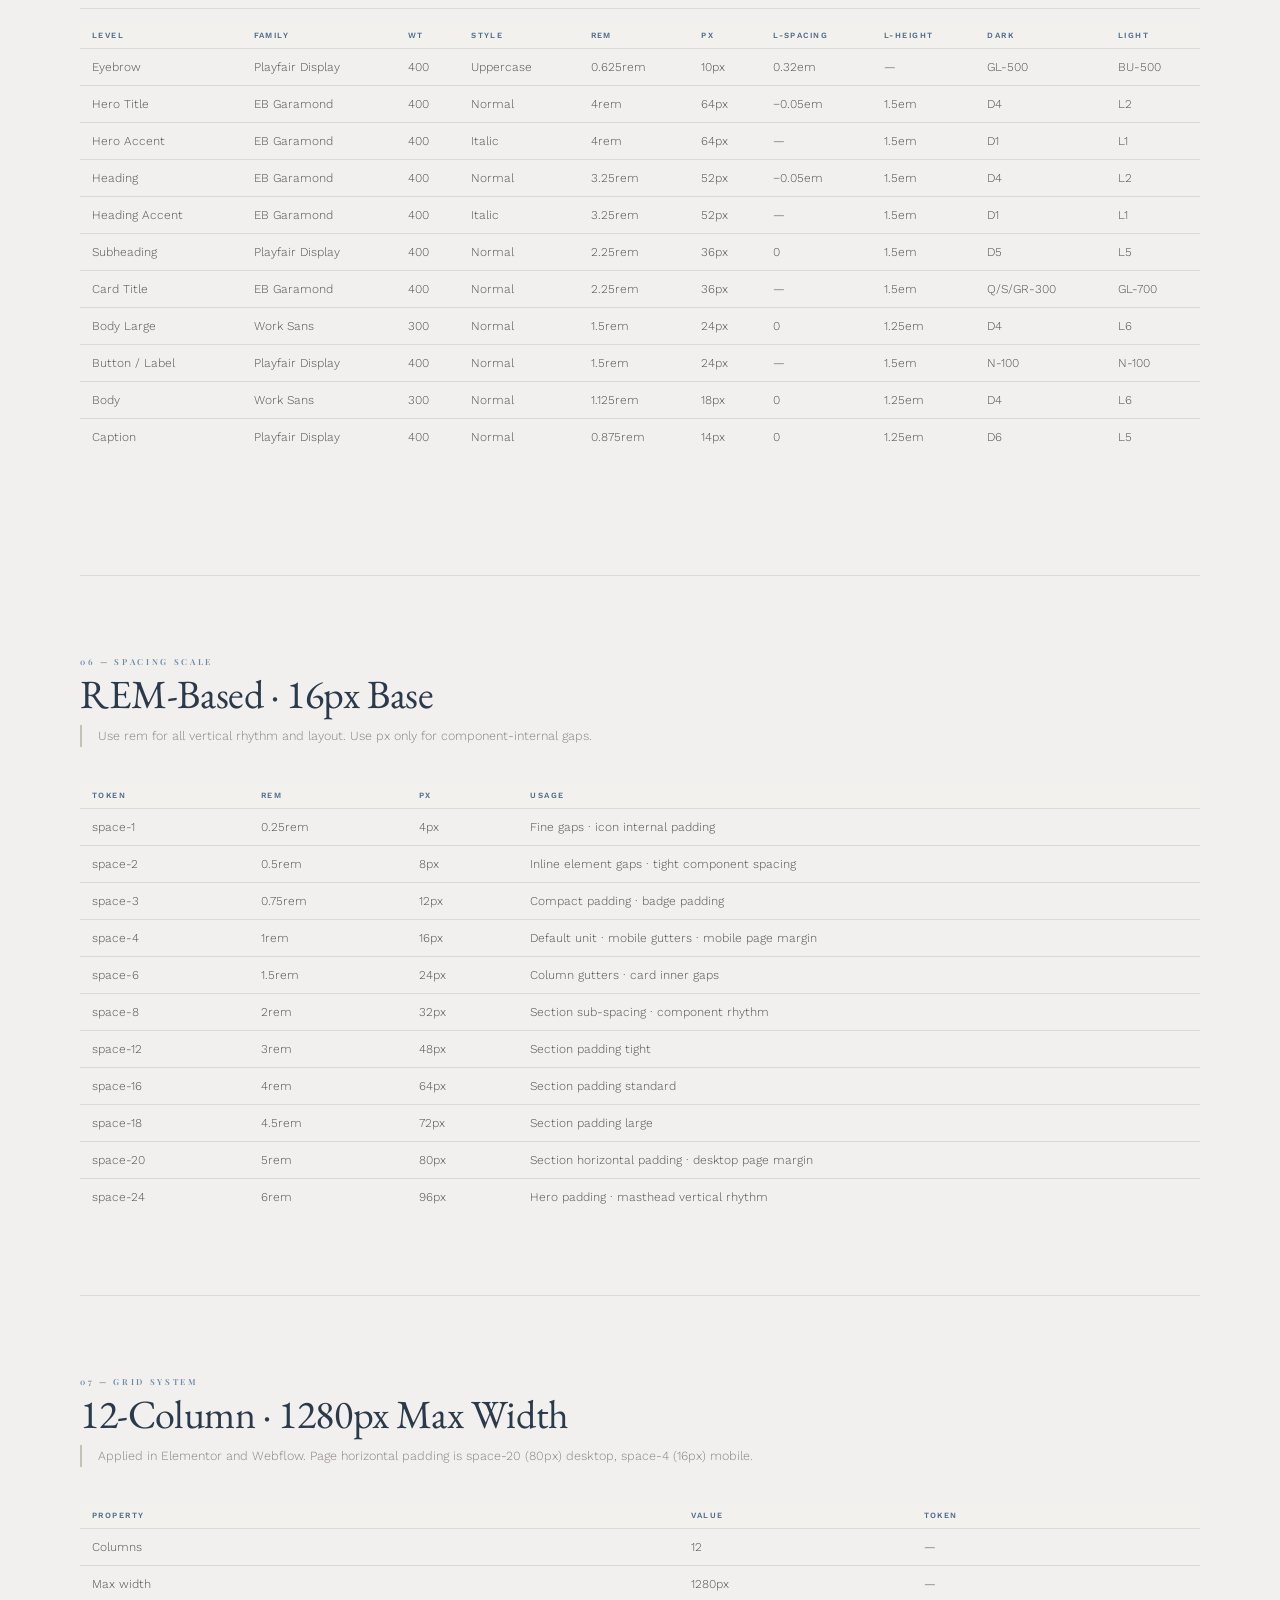
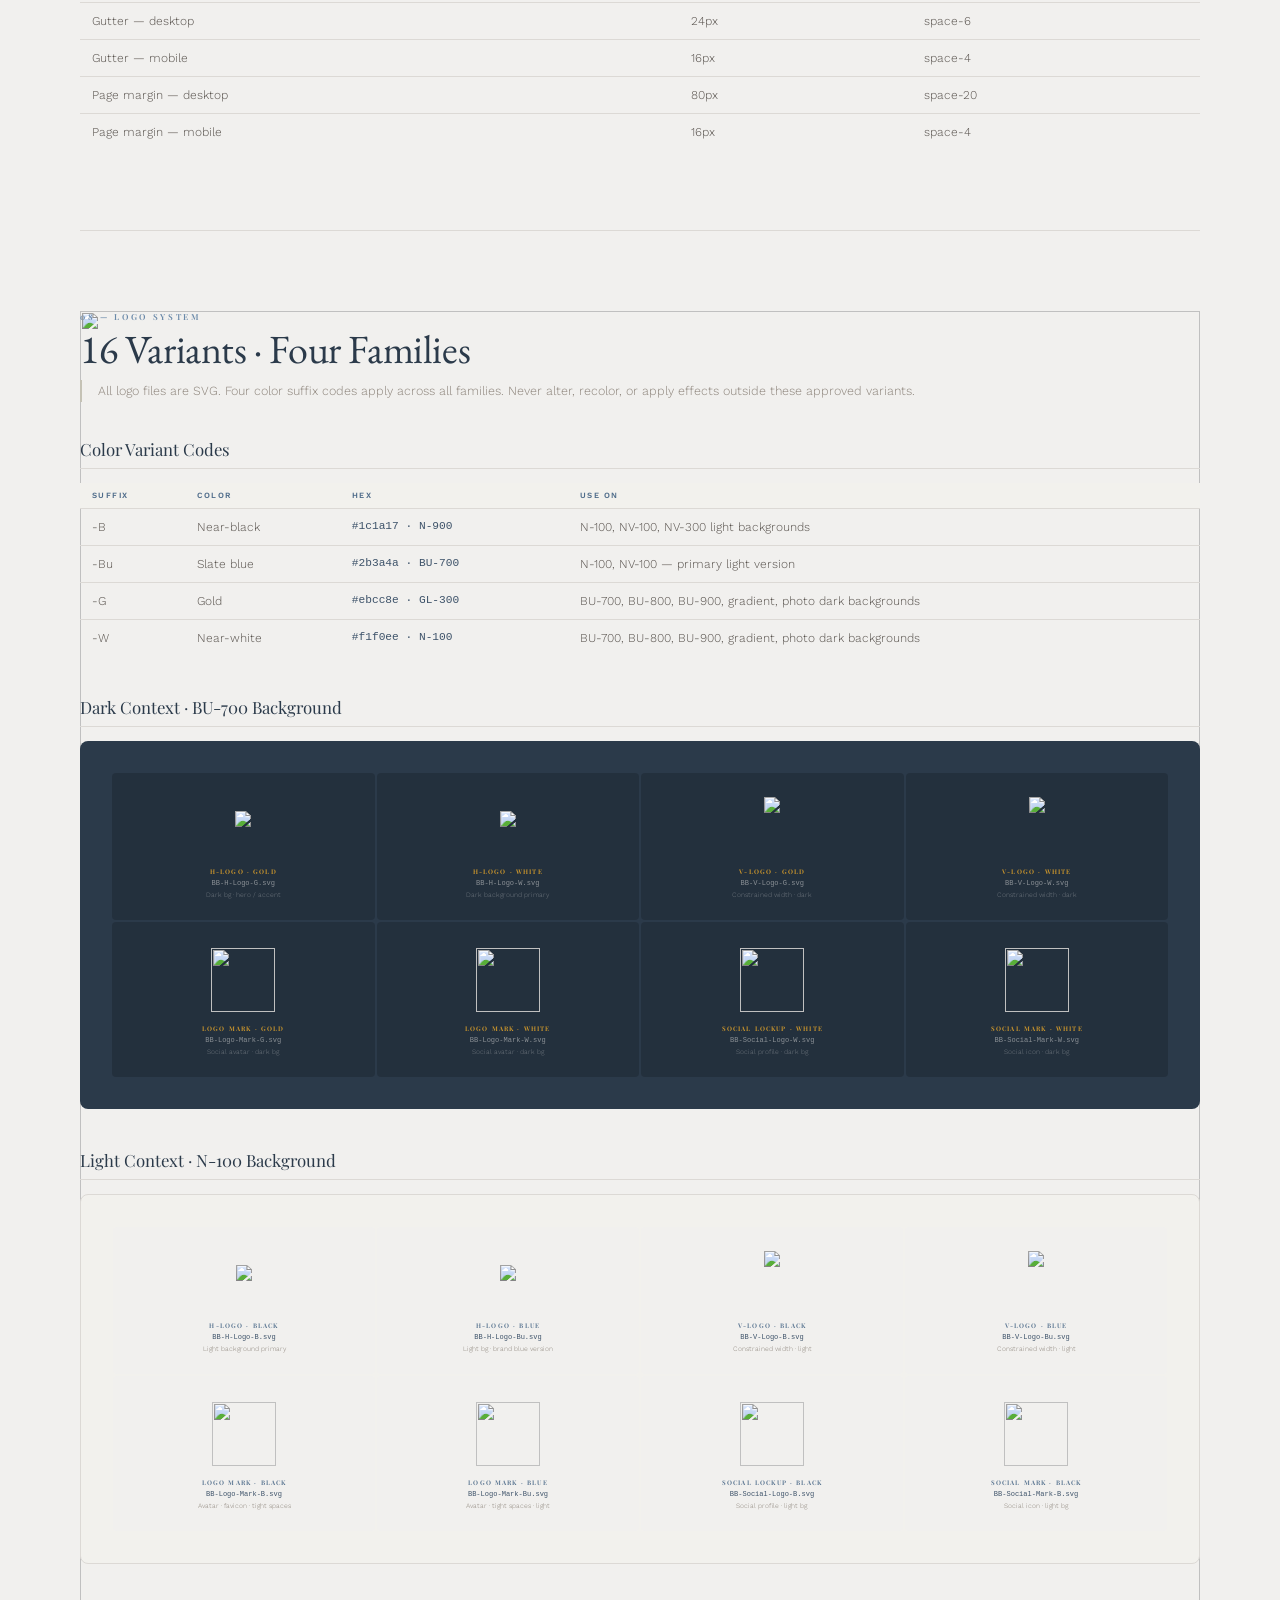
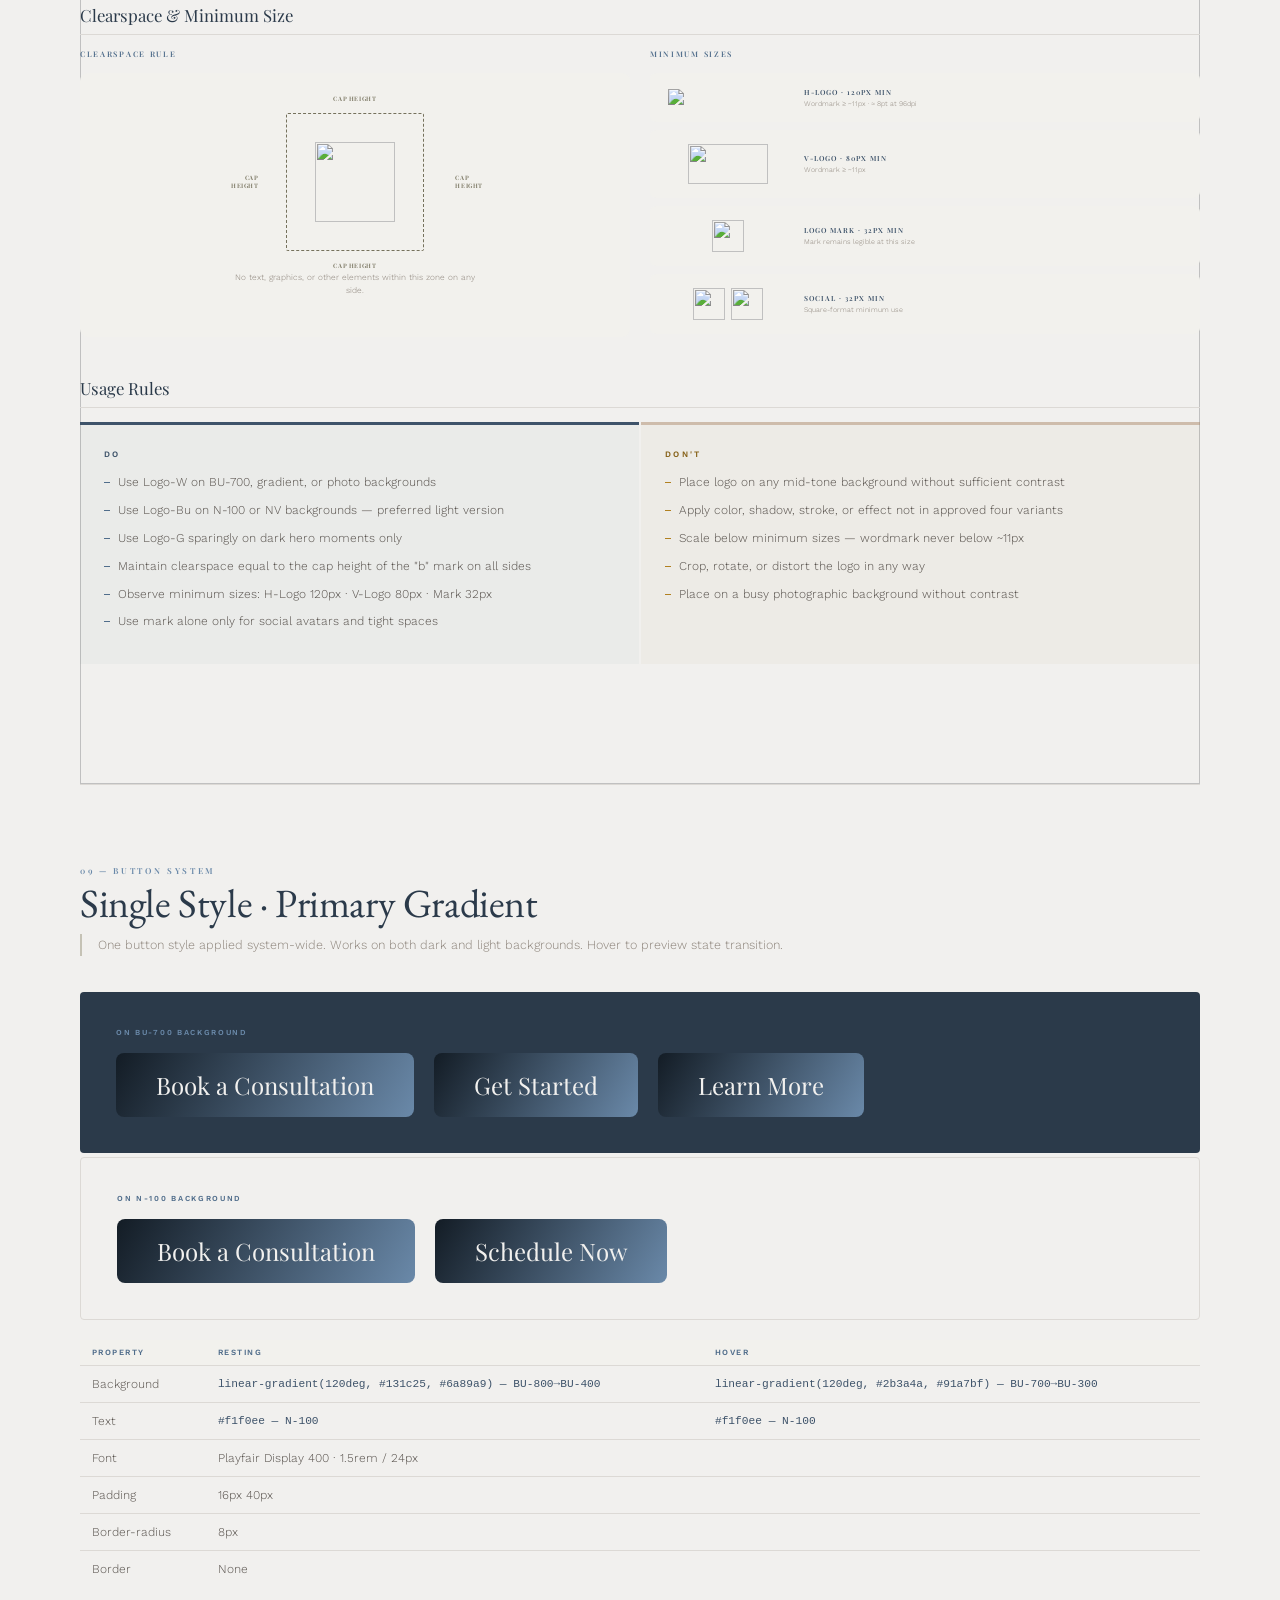
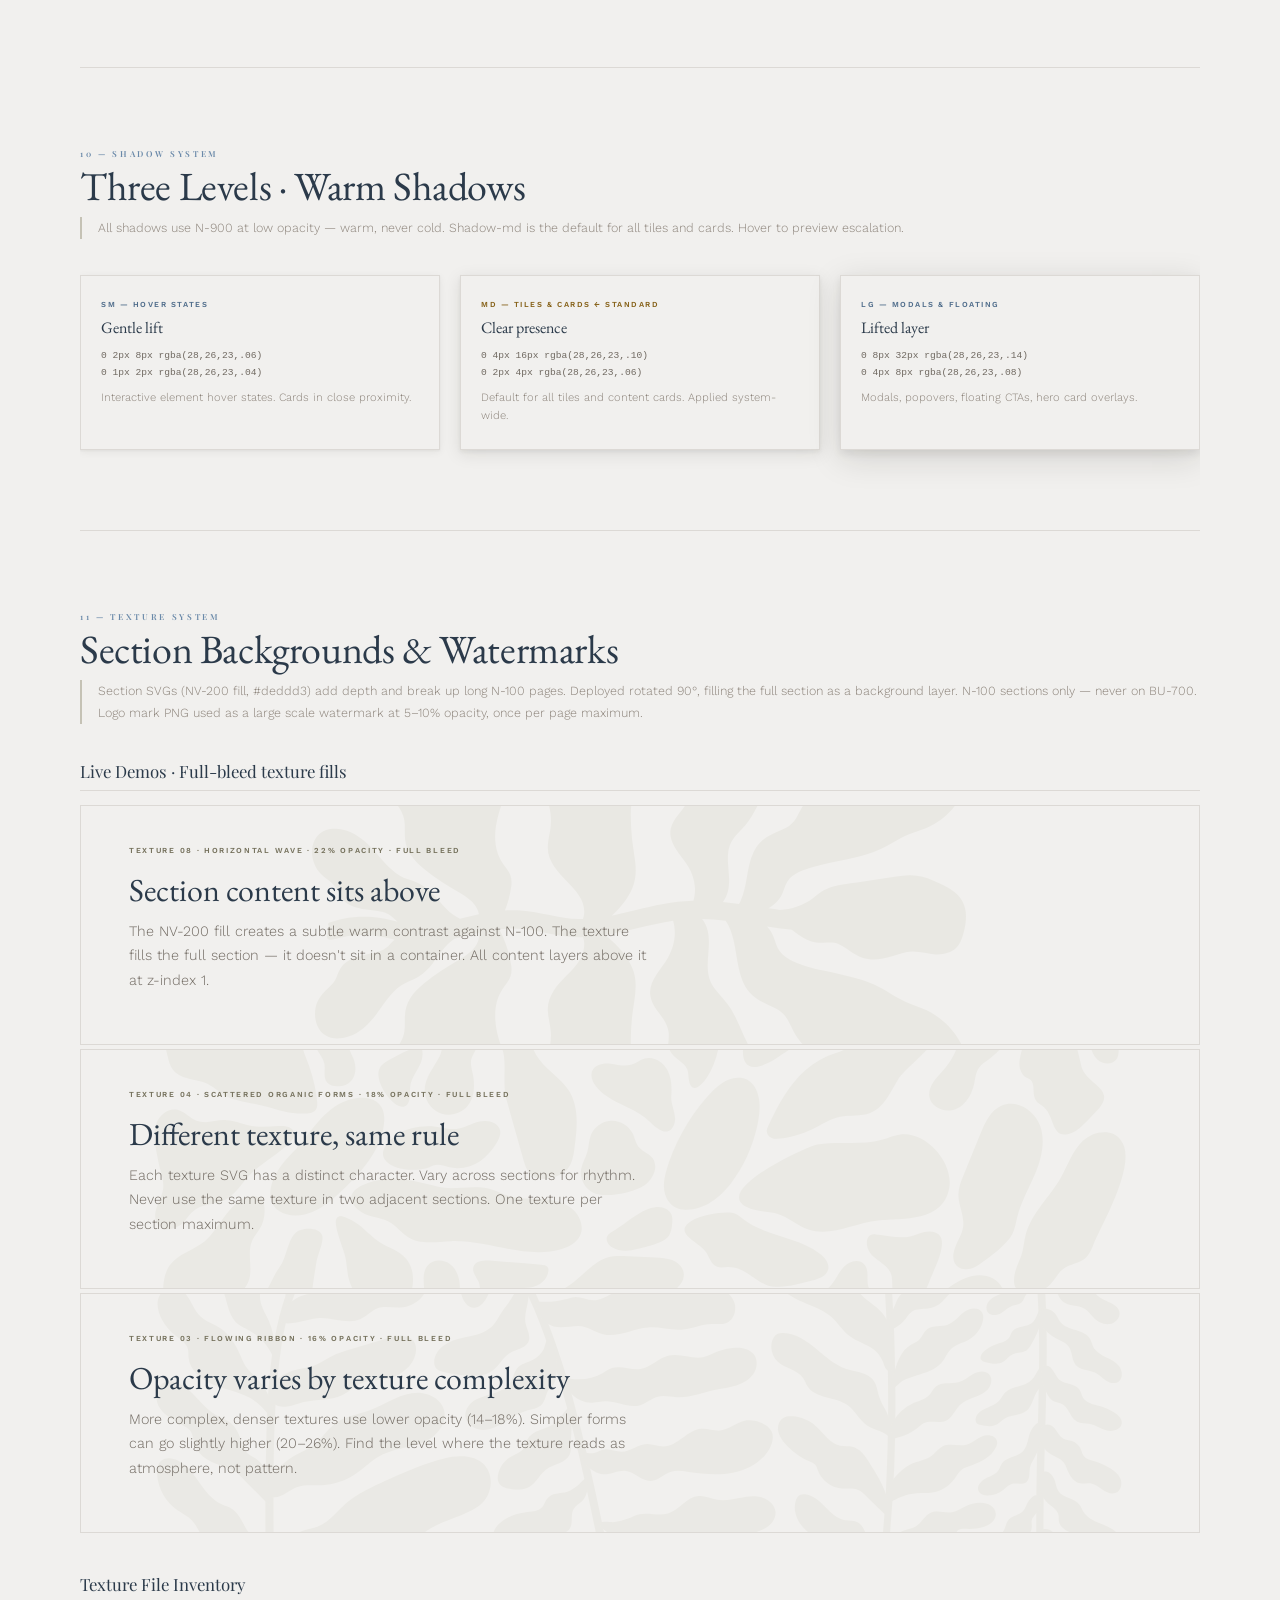
==== commit 2843a244: "Update eyebrow type size from 0.56rem/9px to 0.625rem/10px across brand system" ====
--- a/index.html
+++ b/index.html
@@ -61,7 +61,7 @@
 
 .ctx-dark{background:var(--BU-700);border-radius:12px;padding:52px 60px;box-shadow:var(--shd-md);margin-bottom:20px;}
 .ctx-light{background:var(--N-100);border-radius:12px;padding:52px 60px;box-shadow:var(--shd-md);border:1px solid var(--N-200);}
-.ctx-ey{font-family:var(--FA);font-size:0.56rem;font-weight:600;letter-spacing:0.32em;text-transform:uppercase;margin-bottom:24px;}
+.ctx-ey{font-family:var(--FA);font-size:0.625rem;font-weight:600;letter-spacing:0.32em;text-transform:uppercase;margin-bottom:24px;}
 .ctx-h{font-family:var(--FD);font-size:3.25rem;font-weight:400;letter-spacing:-0.02em;line-height:1.05;}
 .ctx-hem{font-family:var(--FD);font-size:3.25rem;font-weight:400;font-style:italic;letter-spacing:-0.01em;line-height:1.2;margin-bottom:24px;}
 .ctx-sub{font-family:var(--FA);font-size:1.25rem;font-weight:400;line-height:1.55;margin-bottom:20px;}
@@ -239,7 +239,7 @@
       <div class="ctx-body" style="color:#c1bdb8;margin-bottom:36px">Whether your starting point is your skin, your hormones, your energy, or your weight — every path at Body Balance leads to the same place: feeling like yourself again.</div>
       <button class="btn">Book a Consultation</button>
       <div class="ctx-ann" style="border-top:1px solid rgba(241,240,238,.08)">
-        <div class="ann-item" style="color:rgba(145,167,191,.5)"><span class="ann-lbl" style="color:#d99e2b">Eyebrow</span>GL-500 · Playfair Display 400<br>0.56rem · uppercase</div>
+        <div class="ann-item" style="color:rgba(145,167,191,.5)"><span class="ann-lbl" style="color:#d99e2b">Eyebrow</span>GL-500 · Playfair Display 400<br>0.625rem · uppercase</div>
         <div class="ann-item" style="color:rgba(145,167,191,.5)"><span class="ann-lbl" style="color:#d99e2b">Heading</span>N-100 + GL-300 italic<br>EB Garamond 400 · 3.25rem</div>
         <div class="ann-item" style="color:rgba(145,167,191,.5)"><span class="ann-lbl" style="color:#d99e2b">Subheading</span>N-100 · Playfair Display 400<br>1.25rem</div>
         <div class="ann-item" style="color:rgba(145,167,191,.5)"><span class="ann-lbl" style="color:#d99e2b">Body</span>N-100 / N-300 · Work Sans 300<br>1.05rem · lh 1.75</div>
@@ -258,7 +258,7 @@
       <div class="ctx-body" style="color:#706961;margin-bottom:36px">You don't need to explain yourself twice, start over with a new provider, or settle for a plan that only addresses half of what you're feeling.</div>
       <button class="btn">Discover Your Plan</button>
       <div class="ctx-ann" style="border-top:1px solid var(--N-200)">
-        <div class="ann-item" style="color:#8b8279"><span class="ann-lbl" style="color:#506d8b">Eyebrow</span>BU-500 · Playfair Display 400<br>0.56rem · uppercase</div>
+        <div class="ann-item" style="color:#8b8279"><span class="ann-lbl" style="color:#506d8b">Eyebrow</span>BU-500 · Playfair Display 400<br>0.625rem · uppercase</div>
         <div class="ann-item" style="color:#8b8279"><span class="ann-lbl" style="color:#506d8b">Heading</span>BU-700 + GL-700 italic<br>EB Garamond 400 · 3.25rem</div>
         <div class="ann-item" style="color:#8b8279"><span class="ann-lbl" style="color:#506d8b">Subheading</span>BU-700 · Playfair Display 400<br>1.25rem</div>
         <div class="ann-item" style="color:#8b8279"><span class="ann-lbl" style="color:#506d8b">Body</span>N-900 / N-600 · Work Sans 300<br>1.05rem · lh 1.75</div>
@@ -356,7 +356,7 @@
   <div class="subsec">
     <div class="subsec-title">Scale · Dark Background</div>
     <div class="ctx-dark">
-      <div class="tr-d"><div class="t-meta">Eyebrow · GL-500<br>Playfair Display 400<br>0.56rem · uppercase · 0.32em</div><div style="font-family:'Playfair Display',Georgia,serif;font-size:0.56rem;font-weight:400;text-transform:uppercase;letter-spacing:0.32em;color:#d99e2b">Hormone Health · Aesthetics · Wellness</div></div>
+      <div class="tr-d"><div class="t-meta">Eyebrow · GL-500<br>Playfair Display 400<br>0.625rem · uppercase · 0.32em</div><div style="font-family:'Playfair Display',Georgia,serif;font-size:0.625rem;font-weight:400;text-transform:uppercase;letter-spacing:0.32em;color:#d99e2b">Hormone Health · Aesthetics · Wellness</div></div>
       <div class="tr-d"><div class="t-meta">Hero Title · D4<br>EB Garamond 400<br>4rem / 64px · −0.05em</div><div style="font-family:'EB Garamond',Georgia,serif;font-size:4rem;color:#f1f0ee;letter-spacing:-0.05em;line-height:1.3">Feel like yourself again.</div></div>
       <div class="tr-d"><div class="t-meta">Hero Accent · D1<br>EB Garamond 400 italic<br>4rem / 64px</div><div style="font-family:'EB Garamond',Georgia,serif;font-size:4rem;font-style:italic;color:#ebcc8e;line-height:1.3">Coming back to yourself.</div></div>
       <div class="tr-d"><div class="t-meta">Heading · D4<br>EB Garamond 400<br>3.25rem / 52px · −0.05em</div><div style="font-family:'EB Garamond',Georgia,serif;font-size:3.25rem;color:#f1f0ee;letter-spacing:-0.05em;line-height:1.3">Integrated care that listens.</div></div>
@@ -373,7 +373,7 @@
   <div class="subsec">
     <div class="subsec-title">Scale · Light Background</div>
     <div class="ctx-light">
-      <div class="tr-l"><div class="t-meta" style="color:#506d8b">Eyebrow · BU-500<br>Playfair Display 400<br>0.56rem · uppercase · 0.32em</div><div style="font-family:'Playfair Display',Georgia,serif;font-size:0.56rem;font-weight:400;text-transform:uppercase;letter-spacing:0.32em;color:#506d8b">Body Balance Medical · Las Vegas</div></div>
+      <div class="tr-l"><div class="t-meta" style="color:#506d8b">Eyebrow · BU-500<br>Playfair Display 400<br>0.625rem · uppercase · 0.32em</div><div style="font-family:'Playfair Display',Georgia,serif;font-size:0.625rem;font-weight:400;text-transform:uppercase;letter-spacing:0.32em;color:#506d8b">Body Balance Medical · Las Vegas</div></div>
       <div class="tr-l"><div class="t-meta" style="color:#506d8b">Hero Title · L2<br>EB Garamond 400<br>4rem / 64px · −0.05em</div><div style="font-family:'EB Garamond',Georgia,serif;font-size:4rem;color:#2b3a4a;letter-spacing:-0.05em;line-height:1.3">Feel like yourself again.</div></div>
       <div class="tr-l"><div class="t-meta" style="color:#506d8b">Hero Accent · L1<br>EB Garamond 400 italic<br>4rem / 64px</div><div style="font-family:'EB Garamond',Georgia,serif;font-size:4rem;font-style:italic;color:#866118;line-height:1.3">Coming back to yourself.</div></div>
       <div class="tr-l"><div class="t-meta" style="color:#506d8b">Heading · L2<br>EB Garamond 400<br>3.25rem · −0.05em</div><div style="font-family:'EB Garamond',Georgia,serif;font-size:3.25rem;color:#2b3a4a;letter-spacing:-0.05em;line-height:1.3">Two providers. One plan.</div></div>
@@ -399,7 +399,7 @@
   <div class="subsec">
     <div class="subsec-title">Complete Scale Reference</div>
     <table><thead><tr><th>Level</th><th>Family</th><th>Wt</th><th>Style</th><th>rem</th><th>px</th><th>L-Spacing</th><th>L-Height</th><th>Dark</th><th>Light</th></tr></thead><tbody>
-      <tr><td>Eyebrow</td><td>Playfair Display</td><td>400</td><td>Uppercase</td><td>0.56rem</td><td>9px</td><td>0.32em</td><td>—</td><td>GL-500</td><td>BU-500</td></tr>
+      <tr><td>Eyebrow</td><td>Playfair Display</td><td>400</td><td>Uppercase</td><td>0.625rem</td><td>10px</td><td>0.32em</td><td>—</td><td>GL-500</td><td>BU-500</td></tr>
       <tr><td>Hero Title</td><td>EB Garamond</td><td>400</td><td>Normal</td><td>4rem</td><td>64px</td><td>−0.05em</td><td>1.5em</td><td>D4</td><td>L2</td></tr>
       <tr><td>Hero Accent</td><td>EB Garamond</td><td>400</td><td>Italic</td><td>4rem</td><td>64px</td><td>—</td><td>1.5em</td><td>D1</td><td>L1</td></tr>
       <tr><td>Heading</td><td>EB Garamond</td><td>400</td><td>Normal</td><td>3.25rem</td><td>52px</td><td>−0.05em</td><td>1.5em</td><td>D4</td><td>L2</td></tr>
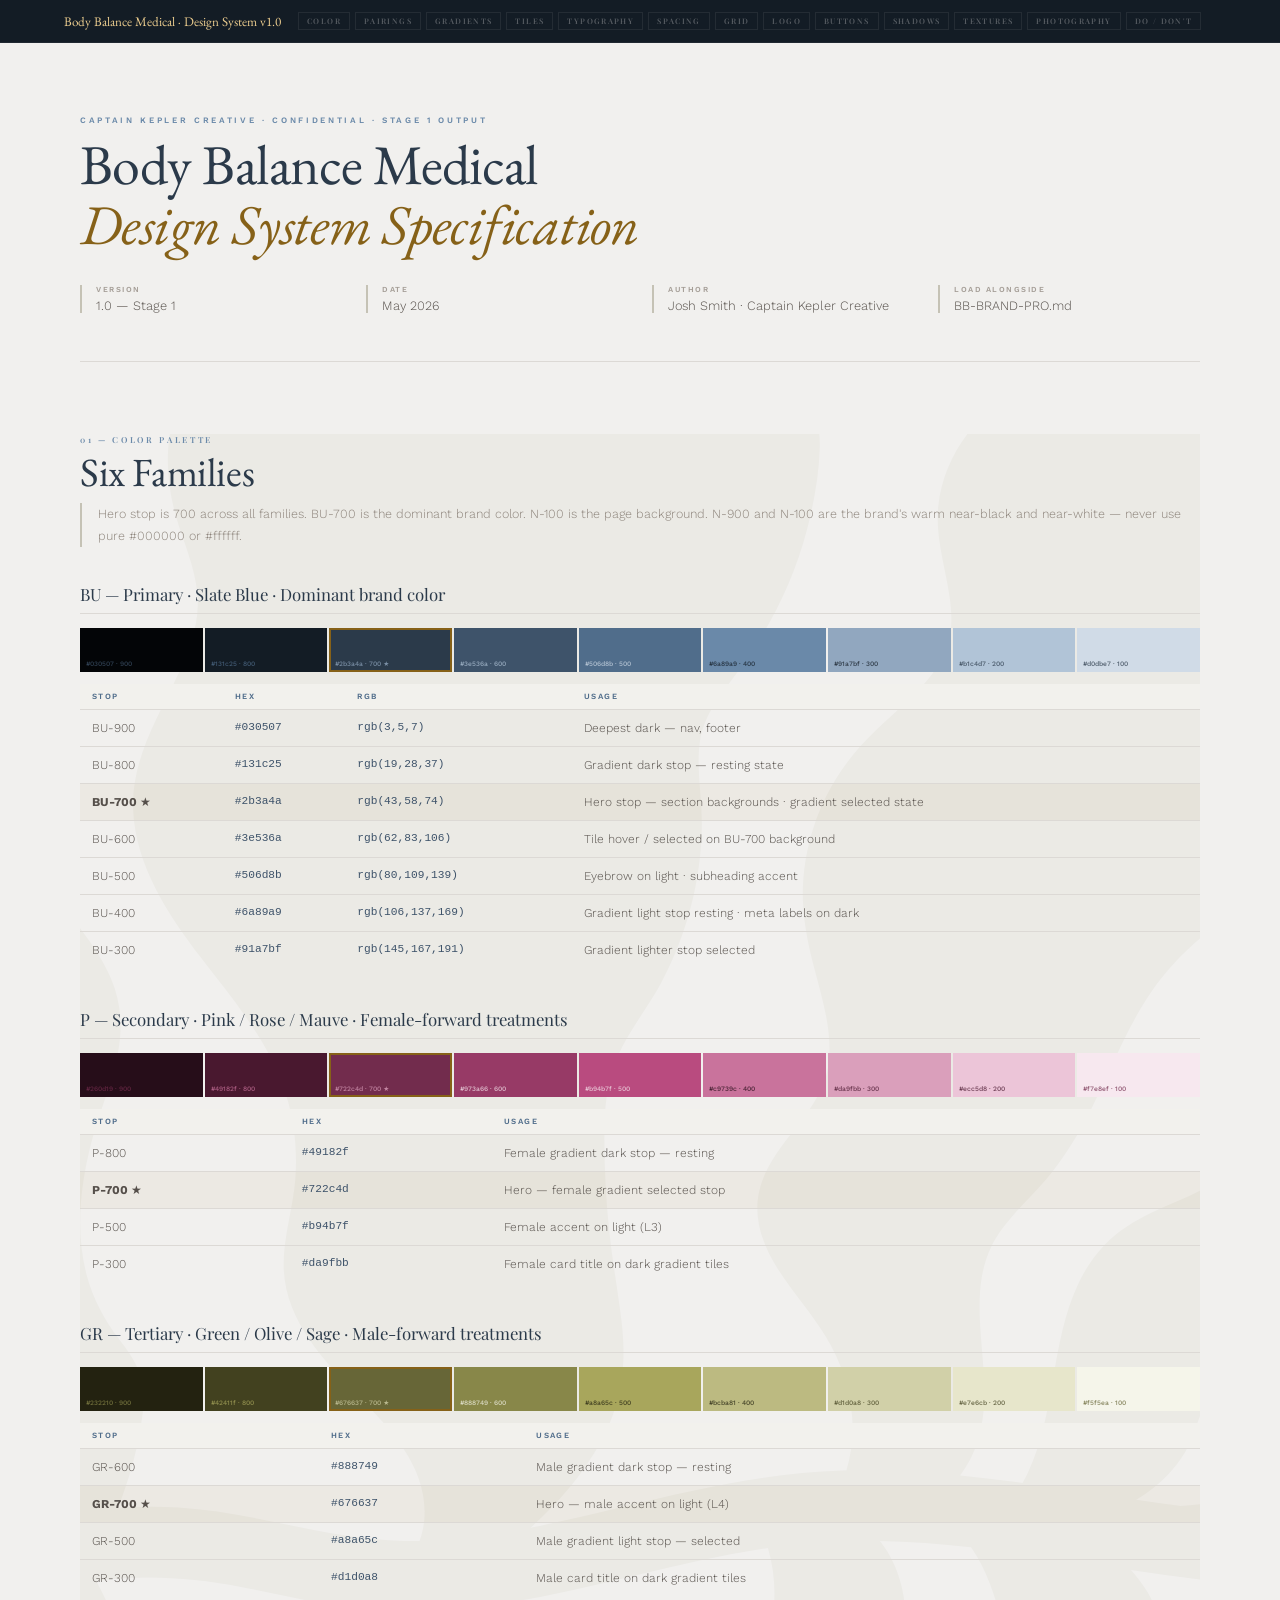
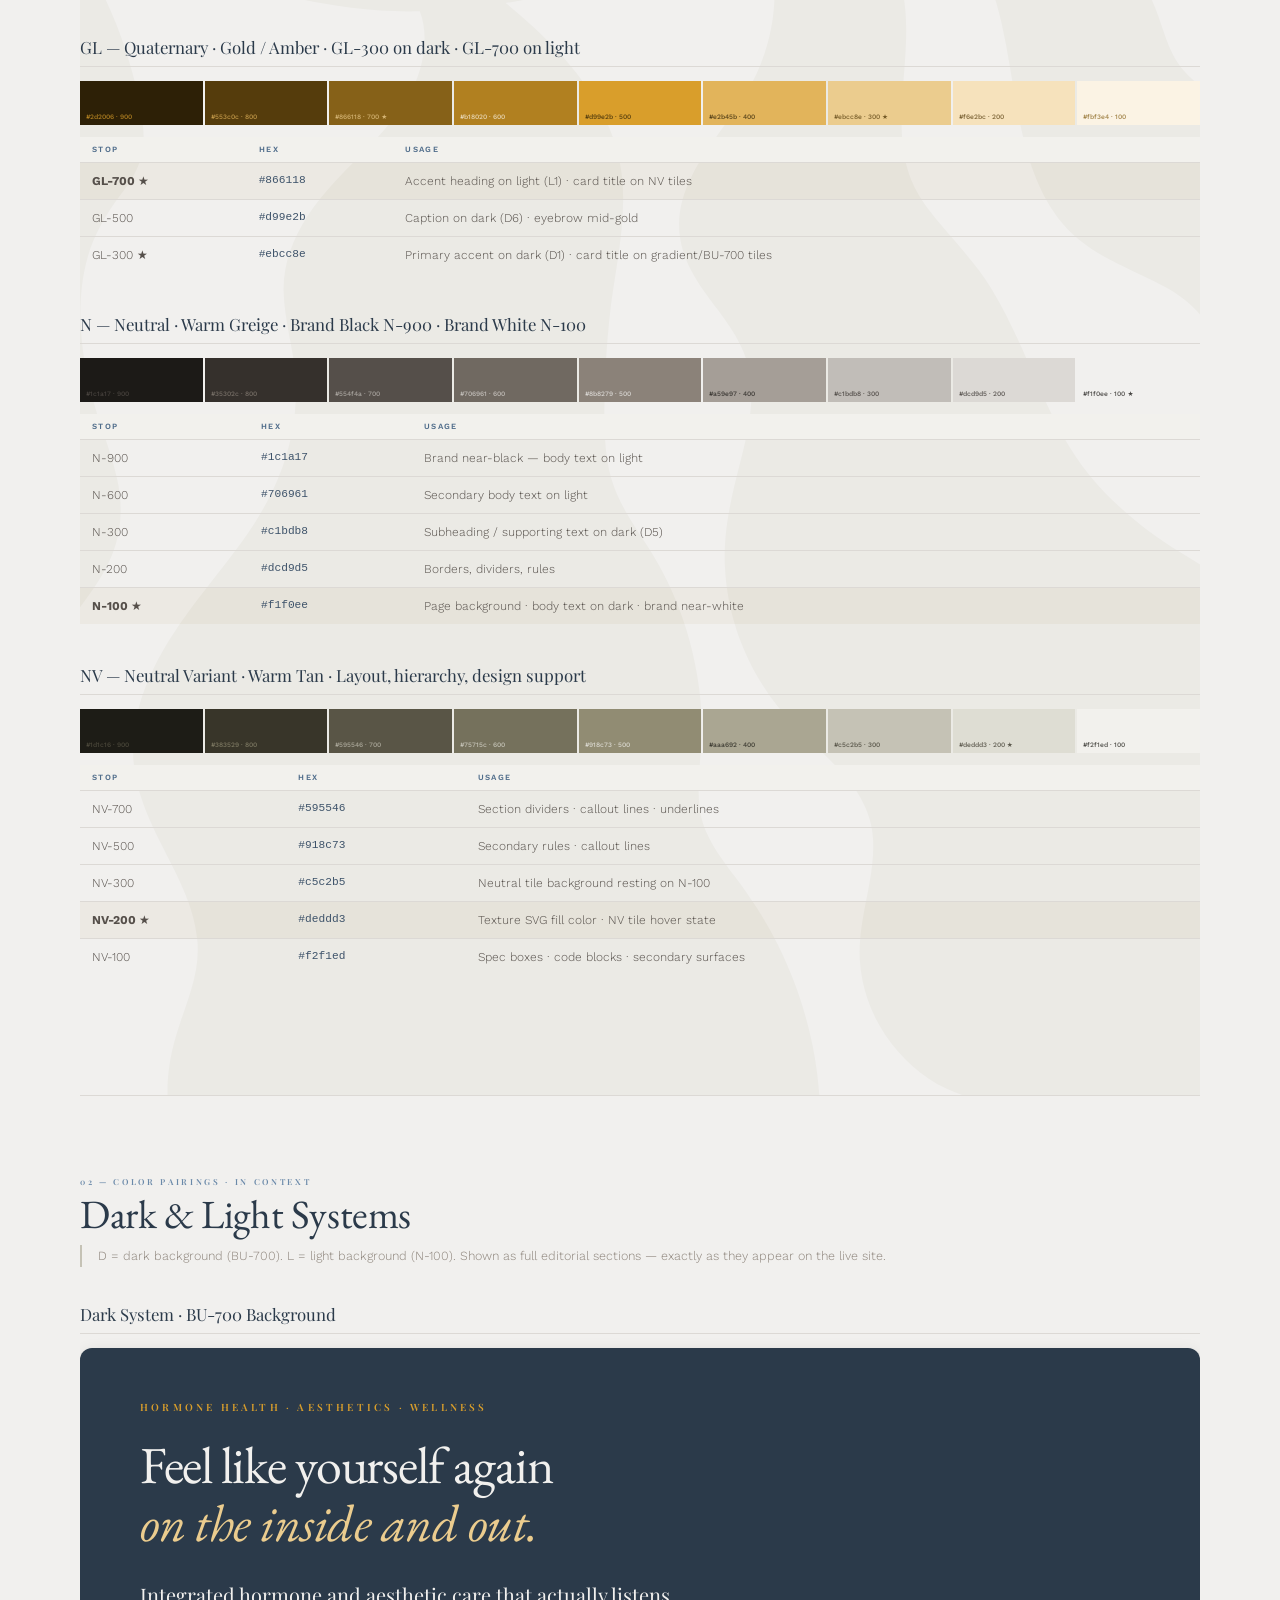
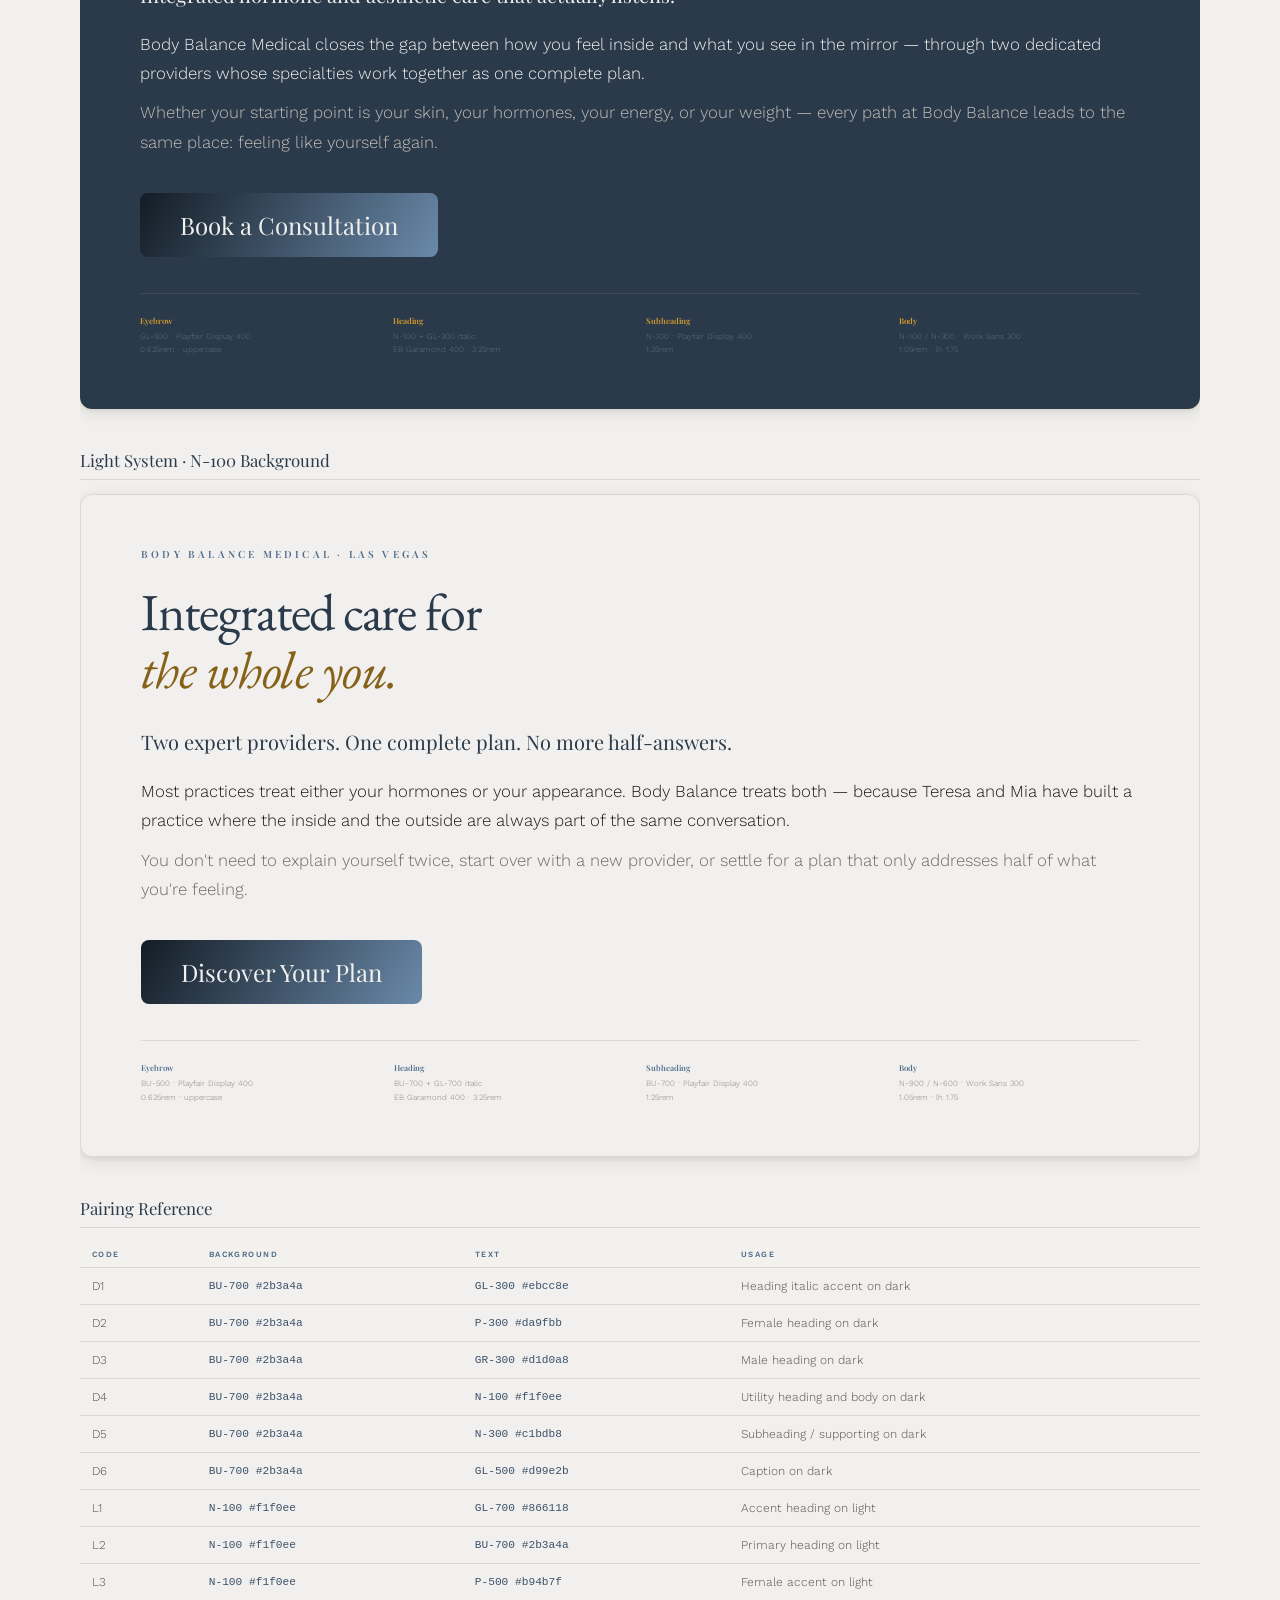
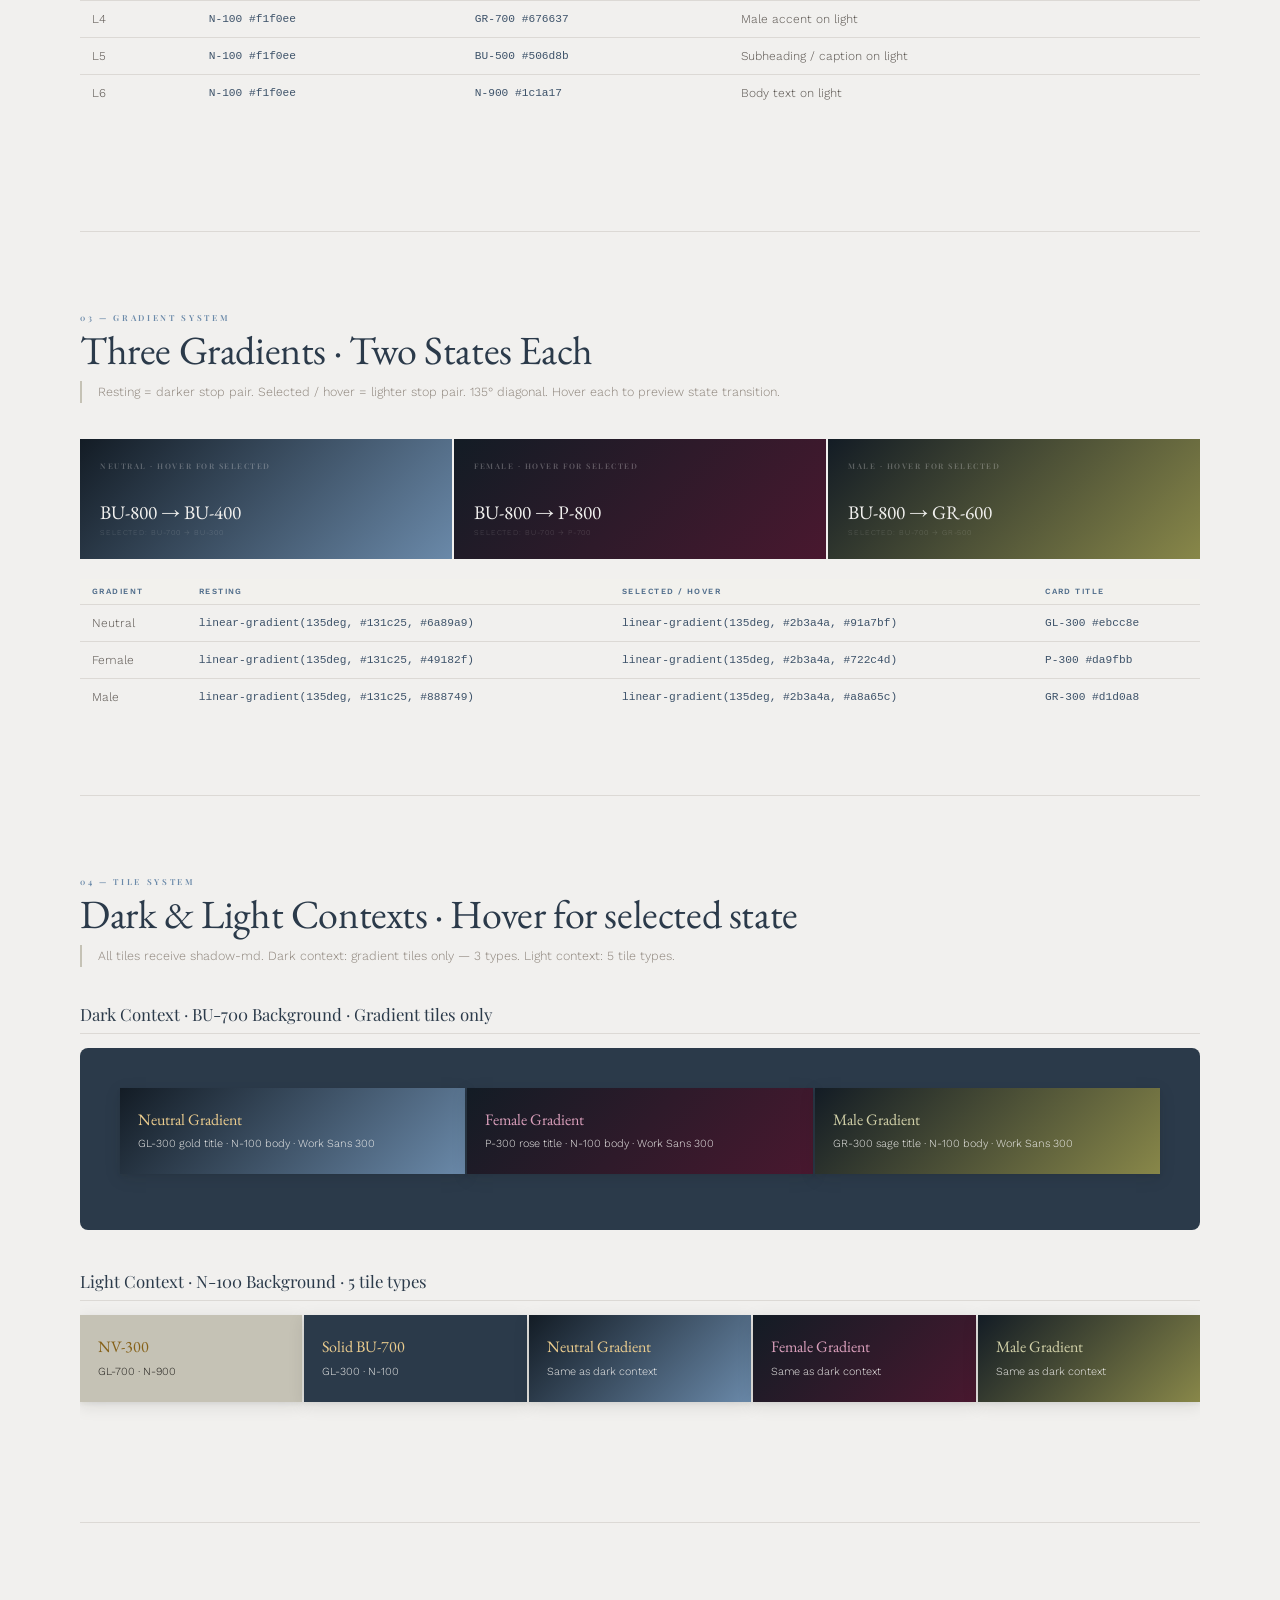
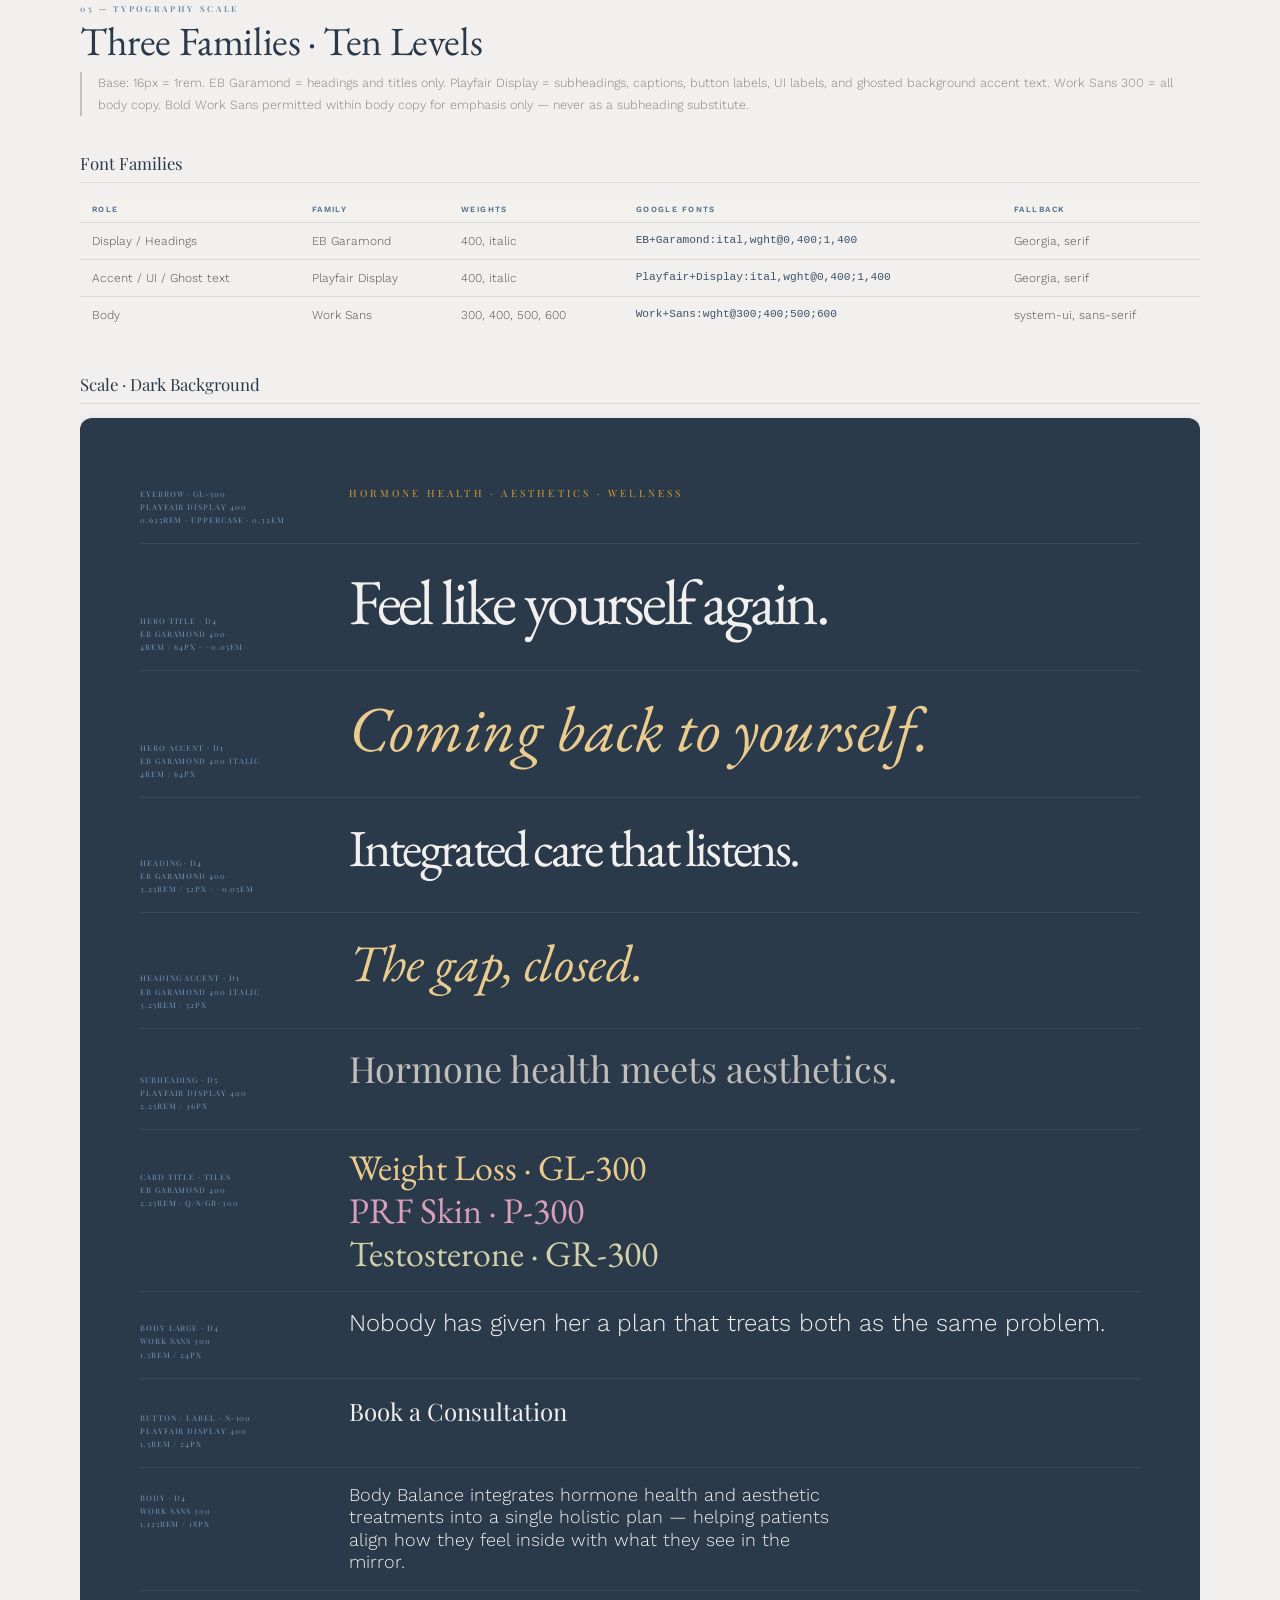
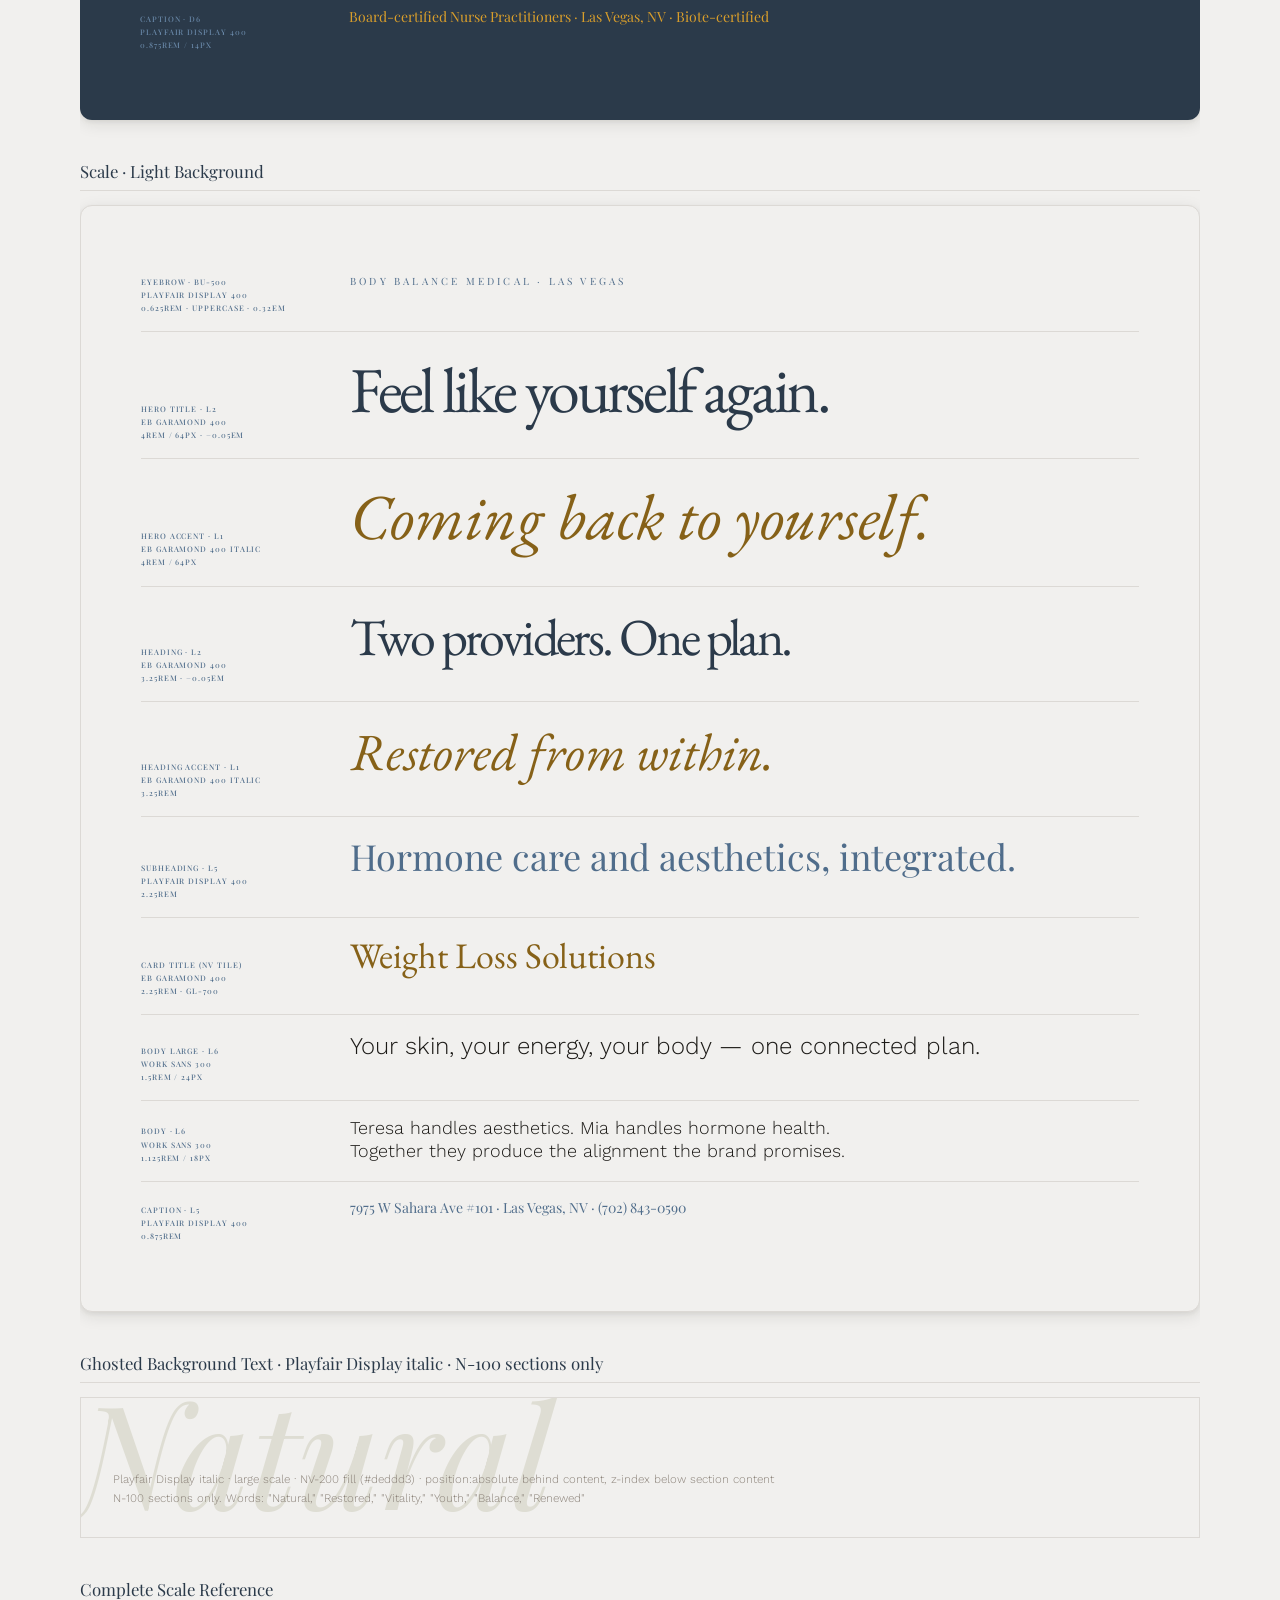
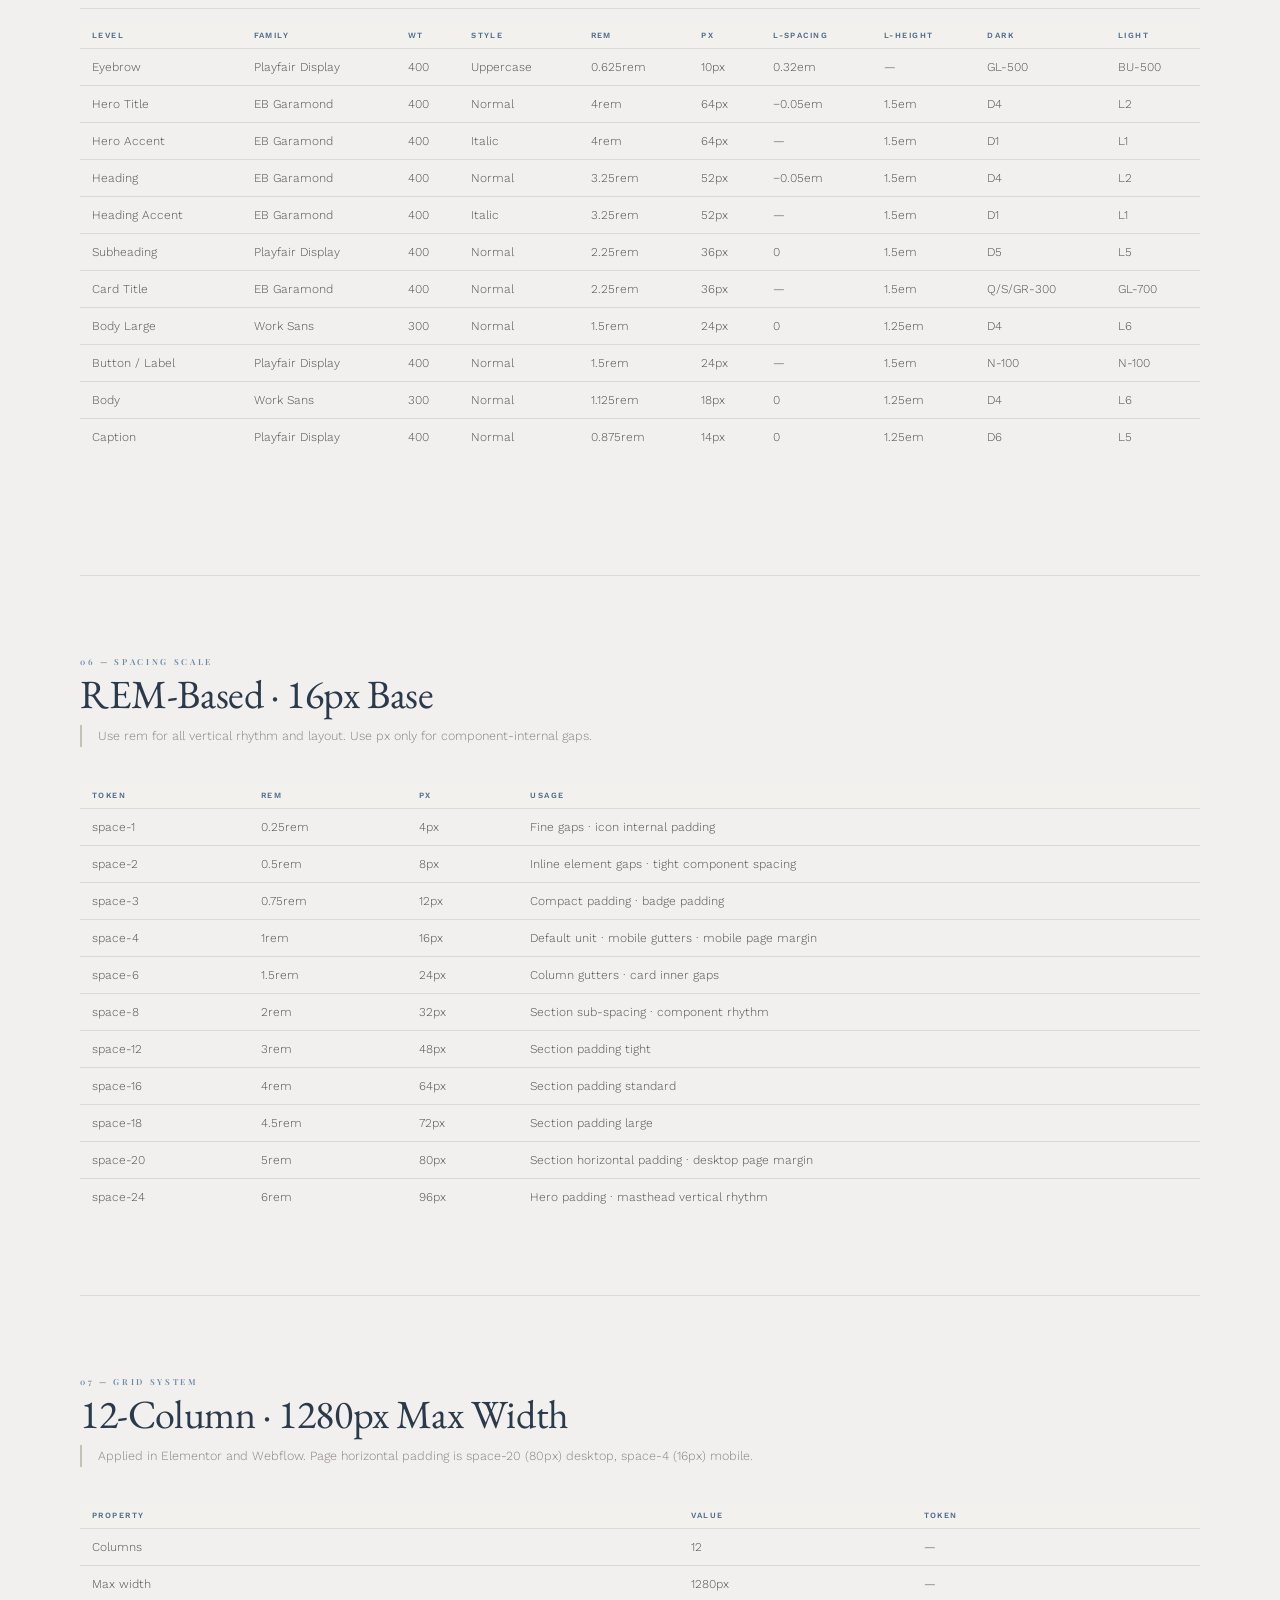
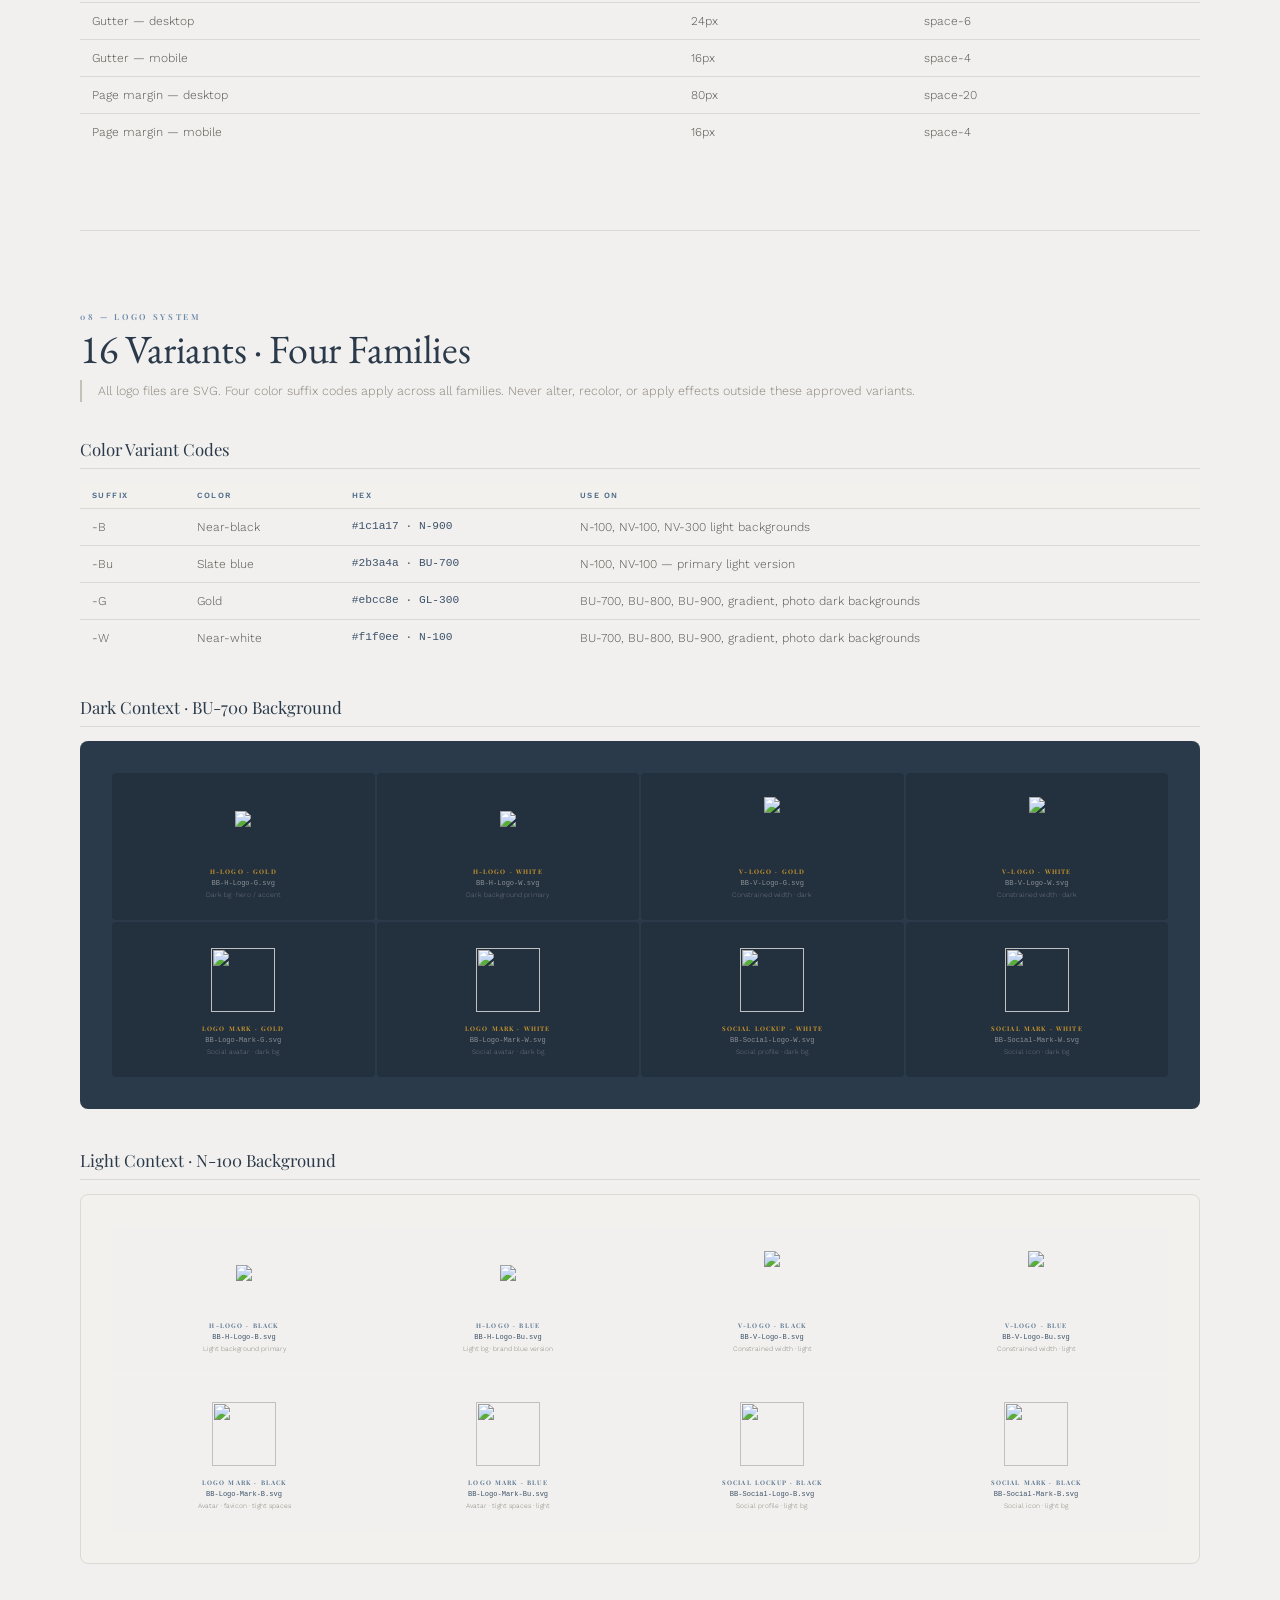
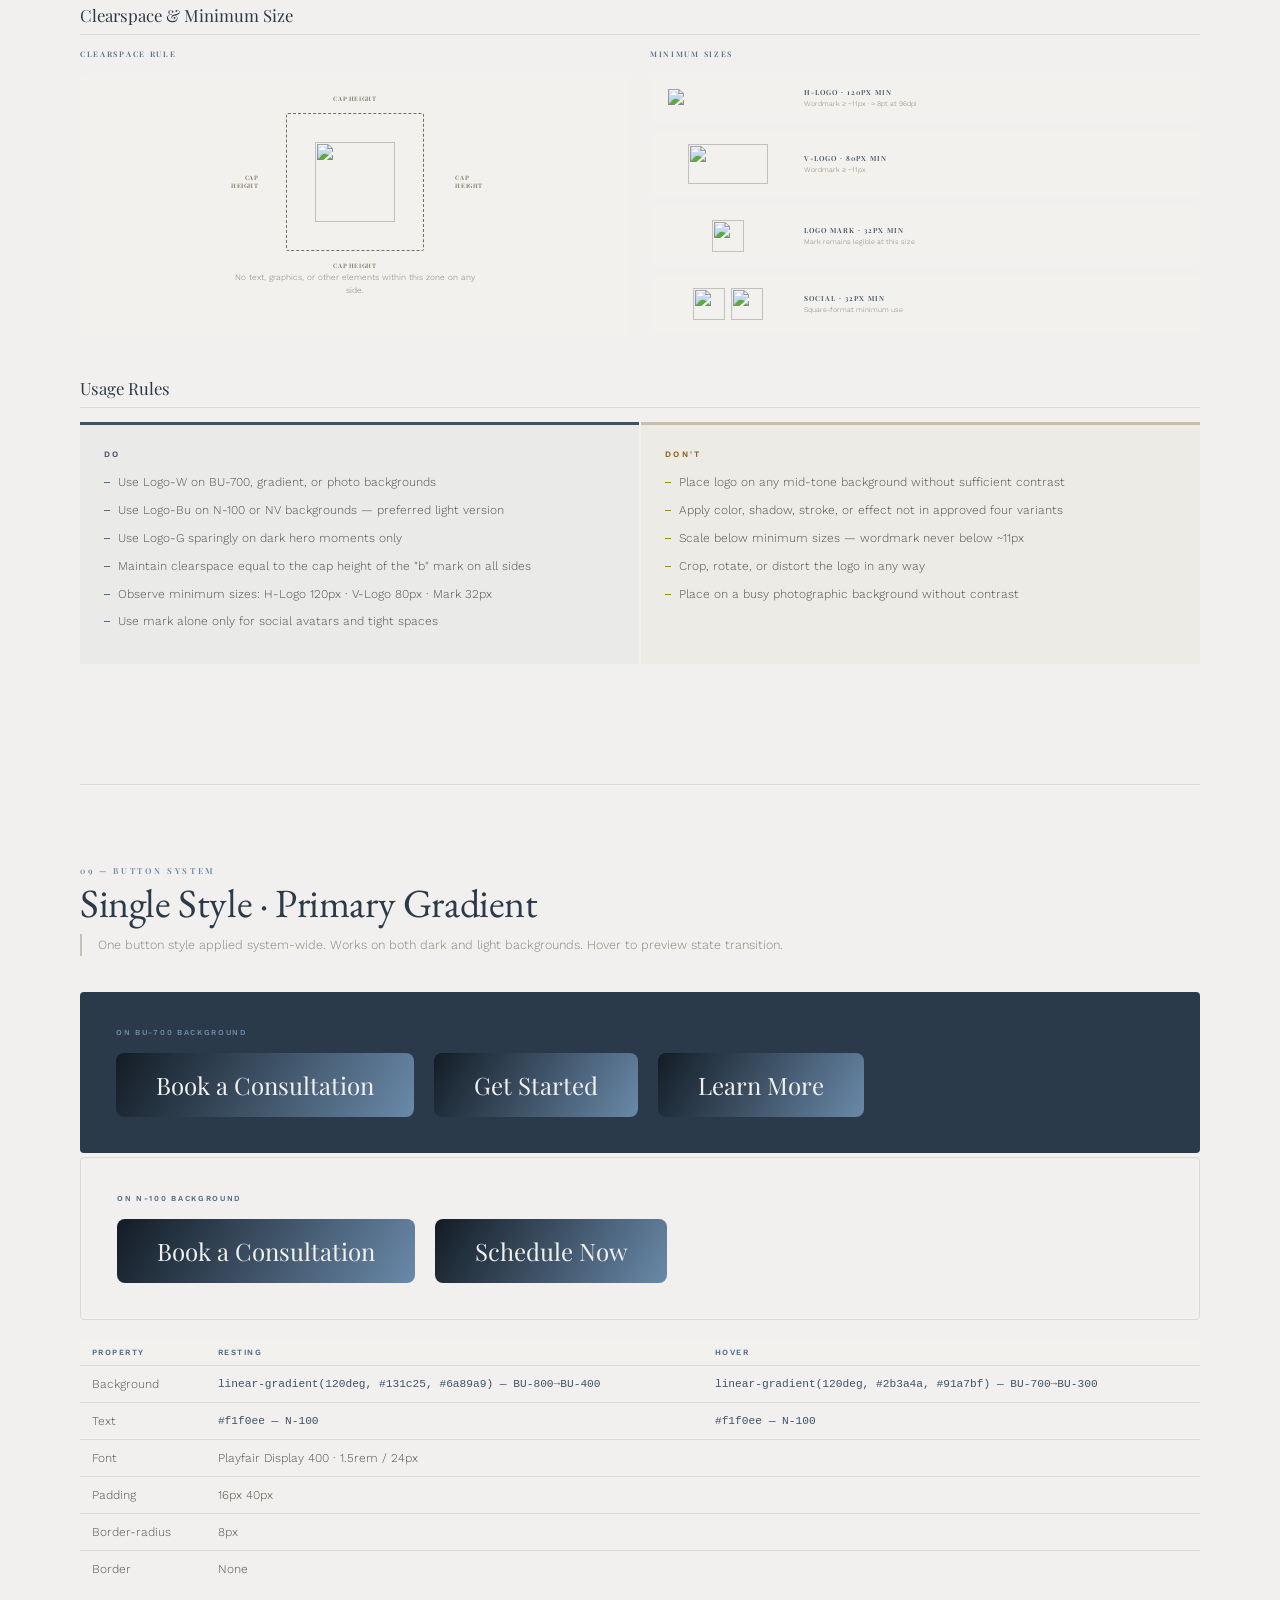
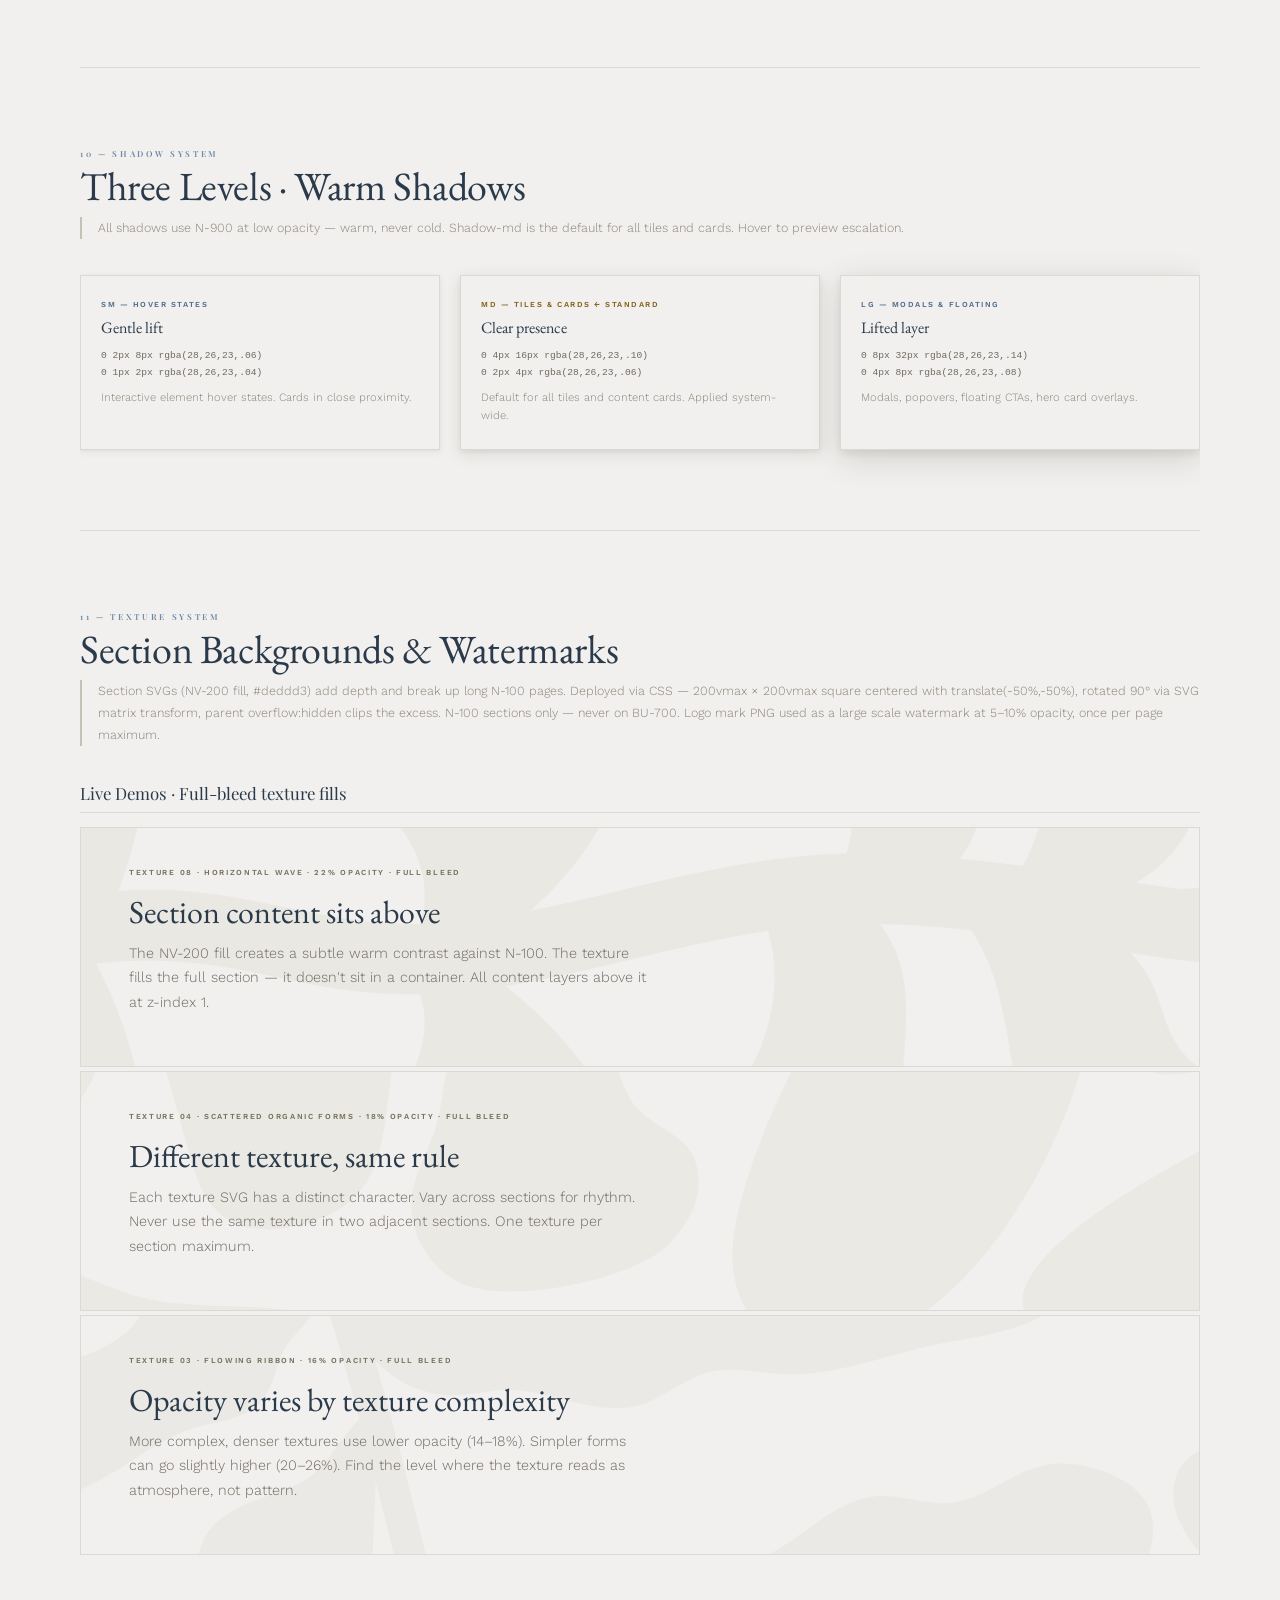
==== commit fc08bd5a: "Update spec render — eyebrow size to 0.625rem, texture implementation to 200vmax" ====
--- a/index.html
+++ b/index.html
@@ -38,7 +38,7 @@
 .sec{margin-bottom:80px;padding-bottom:80px;border-bottom:1px solid var(--N-200);position:relative;overflow:hidden;}
 .sec:last-child{border-bottom:none;}
 .tex-bg{position:absolute;inset:0;pointer-events:none;z-index:0;overflow:hidden;}
-.tex-bg svg{position:absolute;inset:0;width:100%;height:100%;}
+.tex-bg svg{position:absolute;top:50%;left:50%;width:200vmax;height:200vmax;transform:translate(-50%,-50%);}
 .sec-inner{position:relative;z-index:1;}
 
 .sec-num{font-family:var(--FA);font-size:0.52rem;font-weight:600;letter-spacing:0.32em;text-transform:uppercase;color:var(--BU-400);margin-bottom:6px;}
@@ -459,11 +459,7 @@
 
 <!-- 08 LOGO — textured with t03 -->
 <section class="sec" id="logo"">
-<div style="position:absolute;inset:0;pointer-events:none;z-index:0;overflow:hidden;">
-  <img src="https://raw.githubusercontent.com/joshkeplersmith-source/bbm-design-system/main/textures/BB-Logo-Mark-Texture.webp"
-       style="position:absolute;inset:0;width:100%;height:100%;object-fit:cover;opacity:1;
-              user-select:none;pointer-events:none;">
-</div>
+<div style="position:absolute;top:50%;left:50%;width:200vmax;height:200vmax;transform:translate(-50%,-50%);background-image:url('https://raw.githubusercontent.com/joshkeplersmith-source/bbm-design-system/main/textures/BB-Logo-Mark-Texture.webp');background-size:cover;background-position:center;opacity:1;pointer-events:none;z-index:0;"></div>
 <div class="sec-inner">
   <div class="sec-num">08 — Logo System</div>
   <div class="sec-title">16 Variants · Four Families</div>
@@ -805,7 +801,7 @@
 <div class="sec-inner">
   <div class="sec-num">11 — Texture System</div>
   <div class="sec-title">Section Backgrounds &amp; Watermarks</div>
-  <div class="sec-sub">Section SVGs (NV-200 fill, #deddd3) add depth and break up long N-100 pages. Deployed rotated 90°, filling the full section as a background layer. N-100 sections only — never on BU-700. Logo mark PNG used as a large scale watermark at 5–10% opacity, once per page maximum.</div>
+  <div class="sec-sub">Section SVGs (NV-200 fill, #deddd3) add depth and break up long N-100 pages. Deployed via CSS — 200vmax × 200vmax square centered with translate(-50%,-50%), rotated 90° via SVG matrix transform, parent overflow:hidden clips the excess. N-100 sections only — never on BU-700. Logo mark PNG used as a large scale watermark at 5–10% opacity, once per page maximum.</div>
 
   <div class="subsec">
     <div class="subsec-title">Live Demos · Full-bleed texture fills</div>
@@ -850,18 +846,14 @@
       <tr><td class="hex">BB_Brand_Refresh_Textures-09.svg</td><td>Large spiral + organics</td><td class="hex">NV-200 #deddd3</td><td>1920 × 3240</td><td>14–18%</td></tr>
       <tr><td class="hex">BB_Logo_Mark_Texture.png</td><td>Logo mark with paper grain</td><td>N-100 paper texture</td><td>—</td><td>5–10%</td></tr>
     </tbody></table>
-    <div class="note">Deploy rotated 90°, filling the full section. N-100 sections only — never on BU-700. One texture per section. Never stack two textures in a single section.</div>
+    <div class="note">Deploy via 200vmax × 200vmax square centered with translate(-50%,-50%) — never percentages. Parent section must have position:relative and overflow:hidden. Rotation handled by SVG matrix transform. N-100 sections only — never on BU-700. One texture per section. Never stack two textures in a single section.</div>
   </div>
 </div>
 </section>
 
 
 <section class="sec" id="photo">
-<div style="position:absolute;inset:0;pointer-events:none;z-index:0;overflow:hidden;">
-  <img src="https://pub-3d3d32a357bf480291c4f1804a9ded88.r2.dev/textures/BB-Logo-Mark-Texture.webp"
-       style="position:absolute;inset:0;width:100%;height:100%;object-fit:cover;opacity:1;
-              user-select:none;pointer-events:none;">
-</div>
+<div style="position:absolute;top:50%;left:50%;width:200vmax;height:200vmax;transform:translate(-50%,-50%);background-image:url('https://pub-3d3d32a357bf480291c4f1804a9ded88.r2.dev/textures/BB-Logo-Mark-Texture.webp');background-size:cover;background-position:center;opacity:1;pointer-events:none;z-index:0;"></div>
 <div class="sec-inner">
   <div class="sec-num">12 — Photography Brief</div>
   <div class="sec-title">One Mode · One Visual World</div>
@@ -1111,7 +1103,7 @@
 };
 
 function makeSVG(key, opacity) {
-  return `<svg xmlns="http://www.w3.org/2000/svg" viewBox="0 0 3240 1920" preserveAspectRatio="xMidYMid slice" style="position:absolute;inset:0;width:100%;height:100%;opacity:${opacity};"><g transform="matrix(0,1,-1,0,3240,0)">${textures[key]}</g></svg>`;
+  return `<svg xmlns="http://www.w3.org/2000/svg" viewBox="0 0 3240 1920" preserveAspectRatio="xMidYMid slice" style="position:absolute;top:50%;left:50%;width:200vmax;height:200vmax;transform:translate(-50%,-50%);opacity:${opacity};"><g transform="matrix(0,1,-1,0,3240,0)">${textures[key]}</g></svg>`;
 }
 
 // Apply to sections and tex-demo containers
